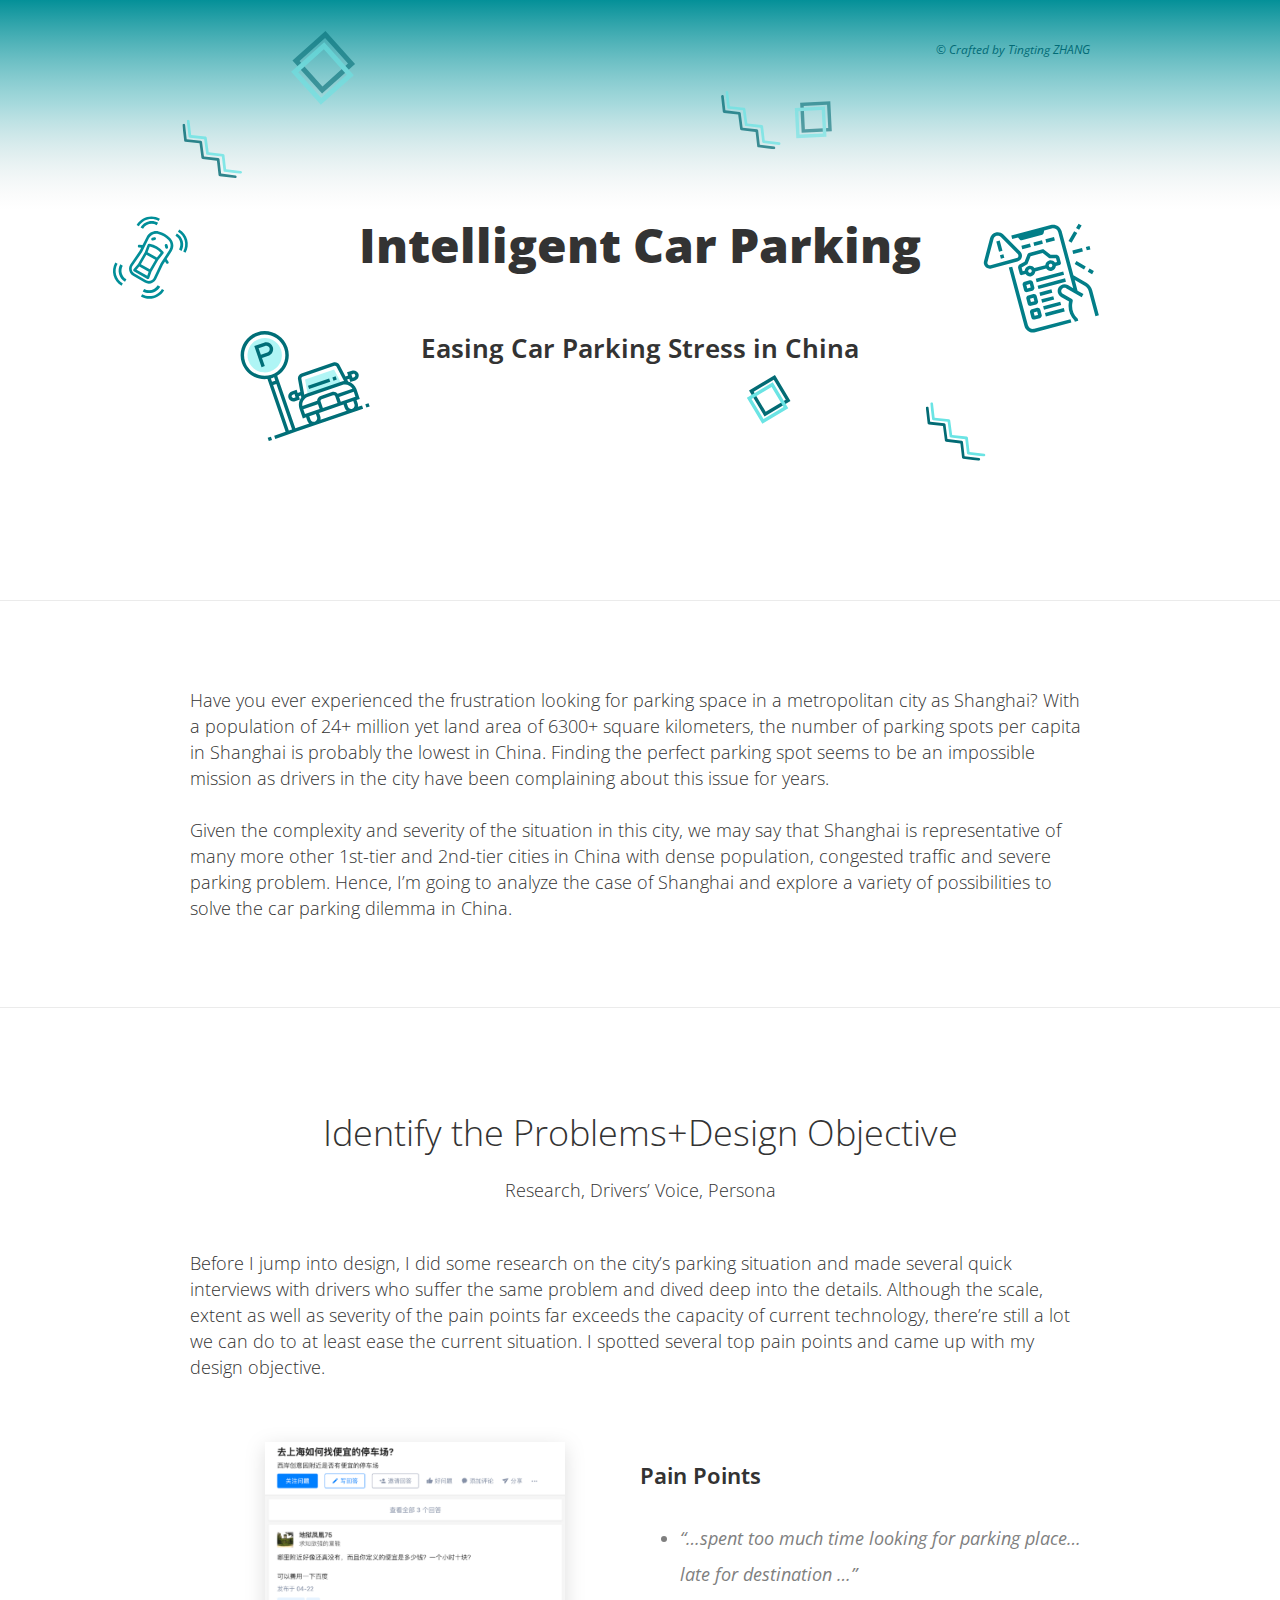
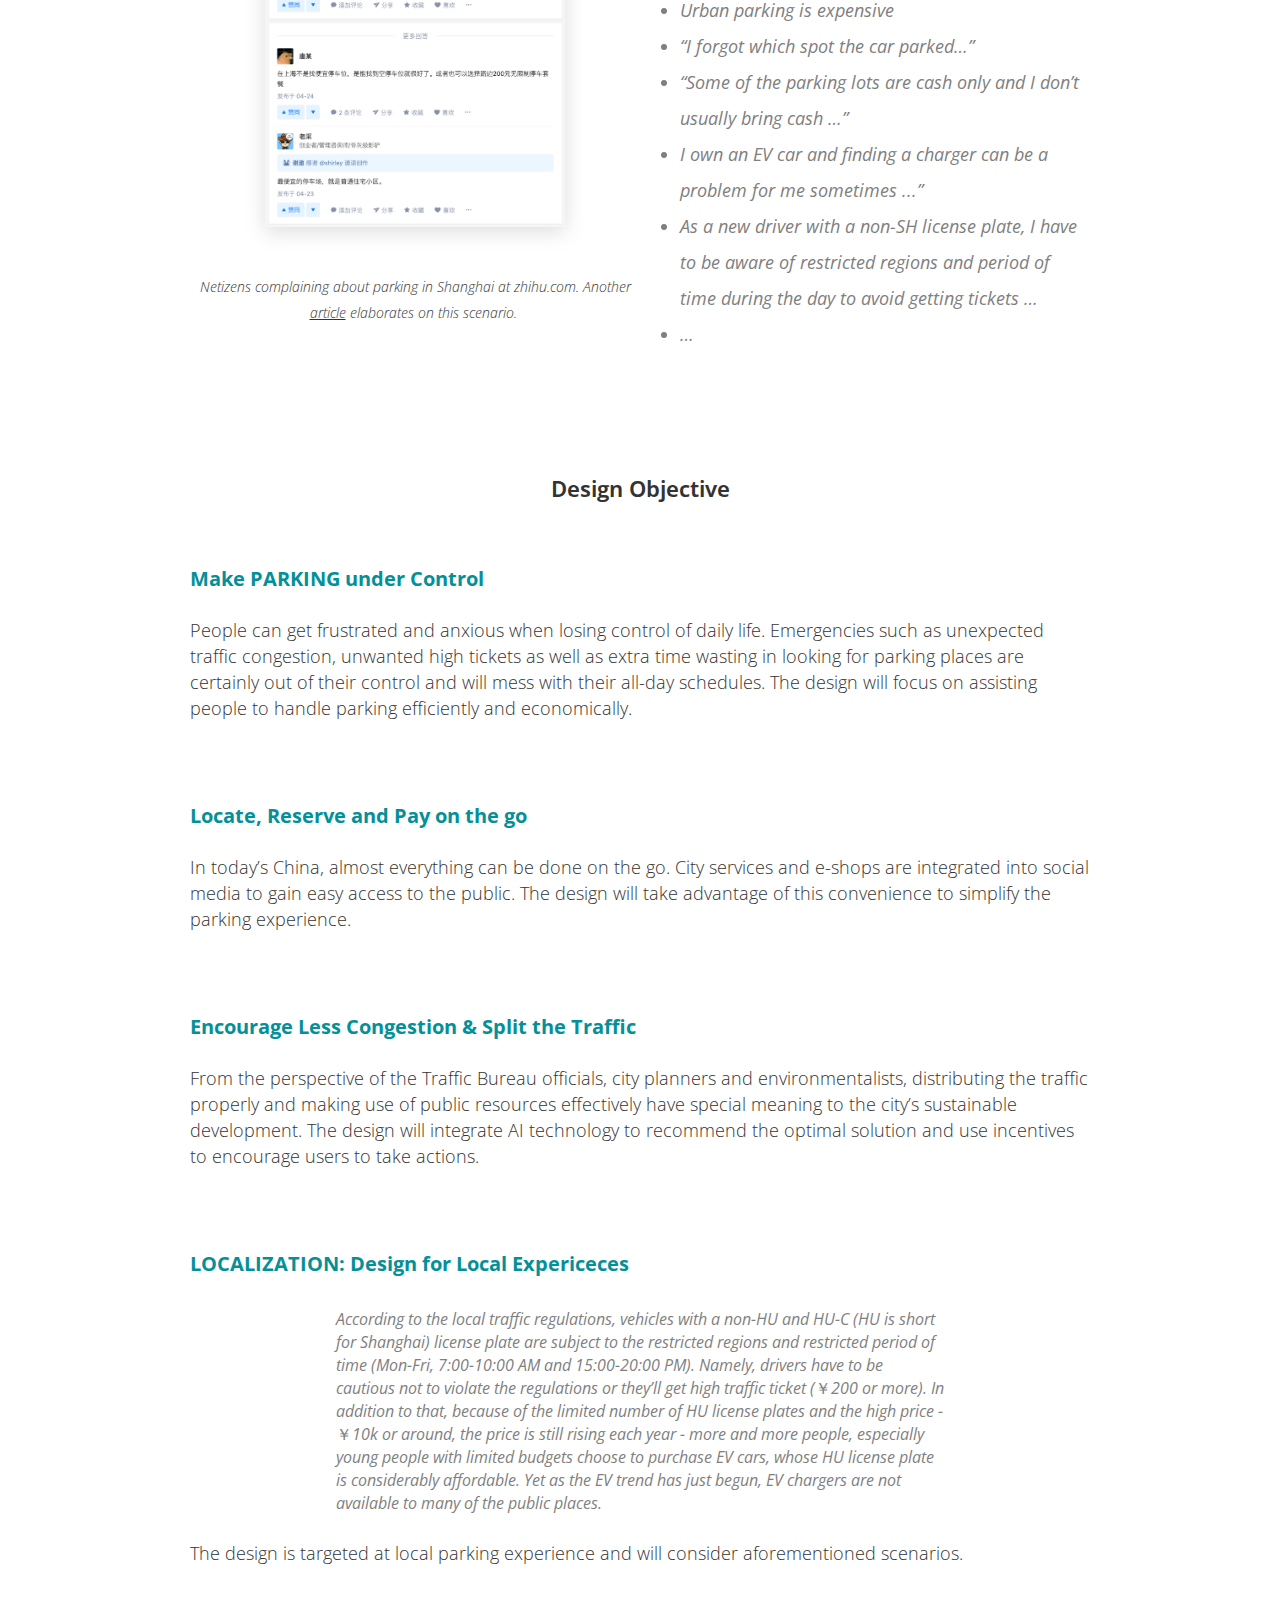
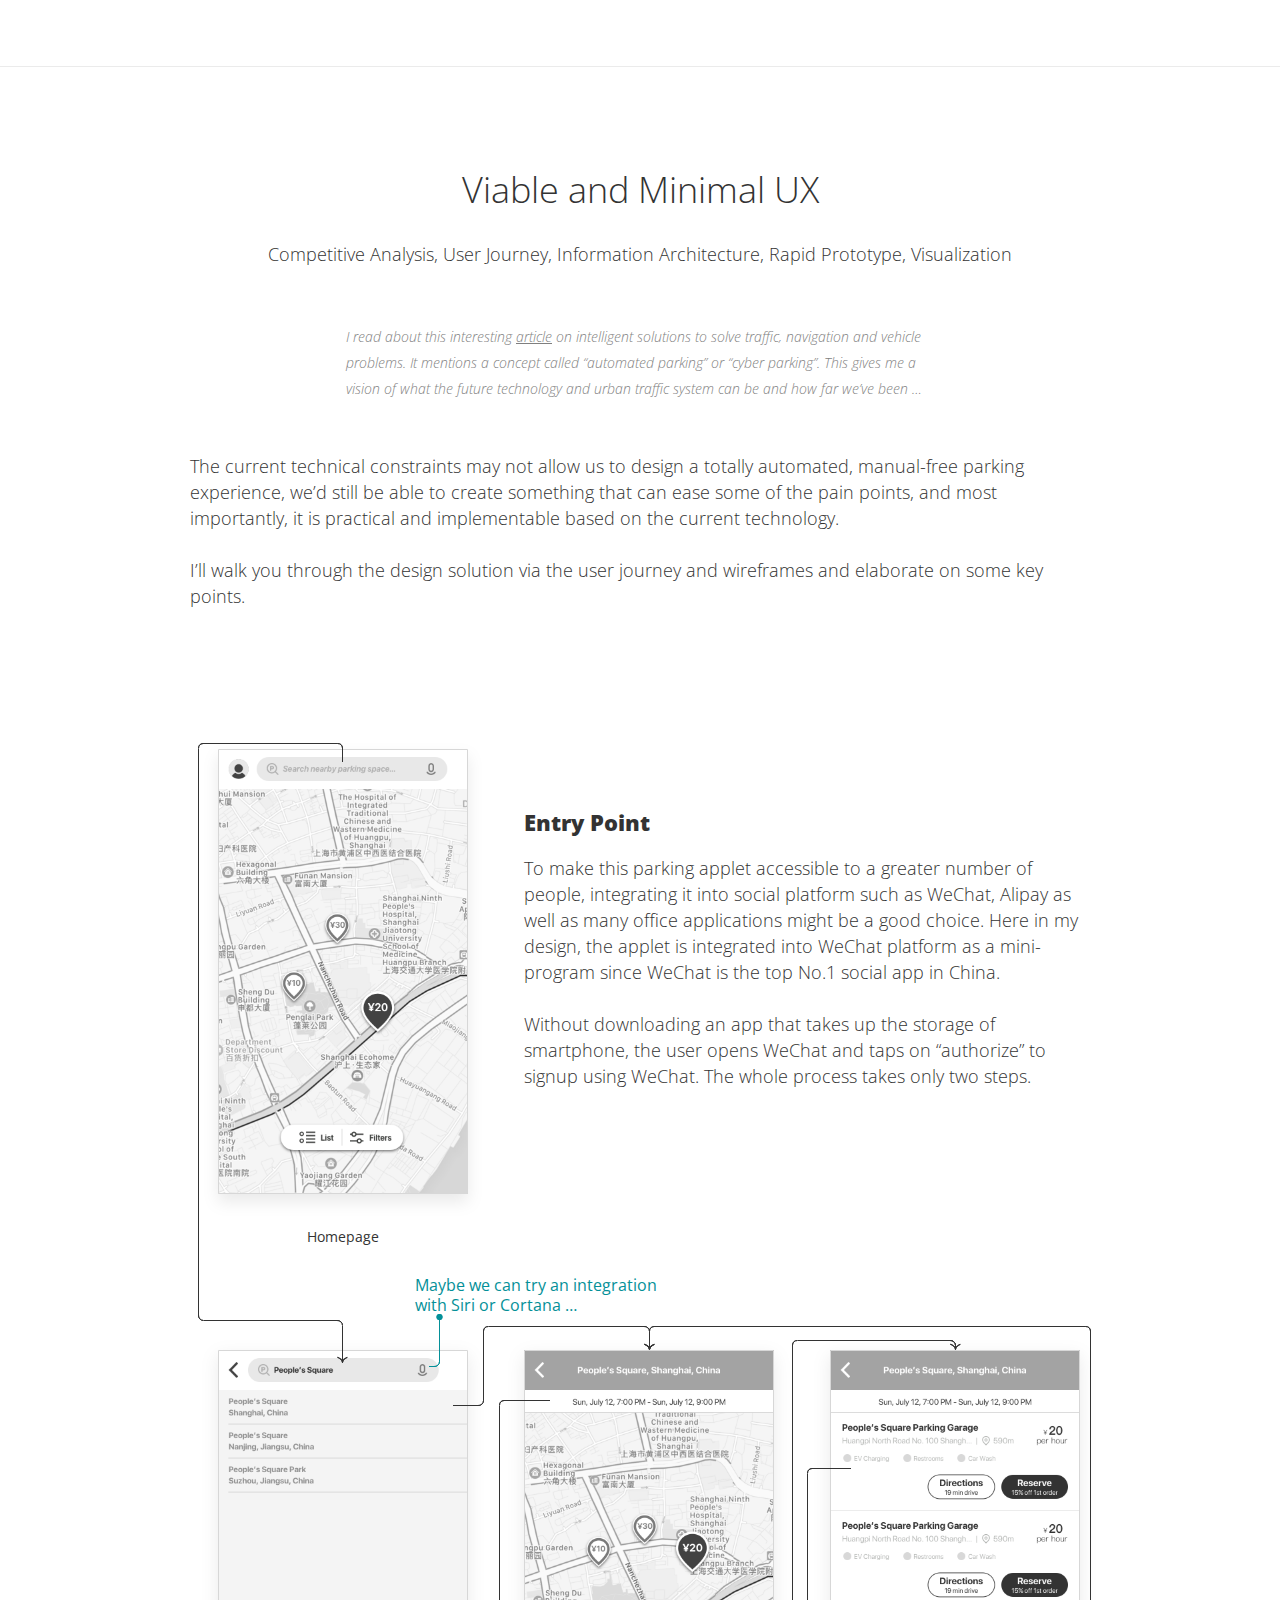
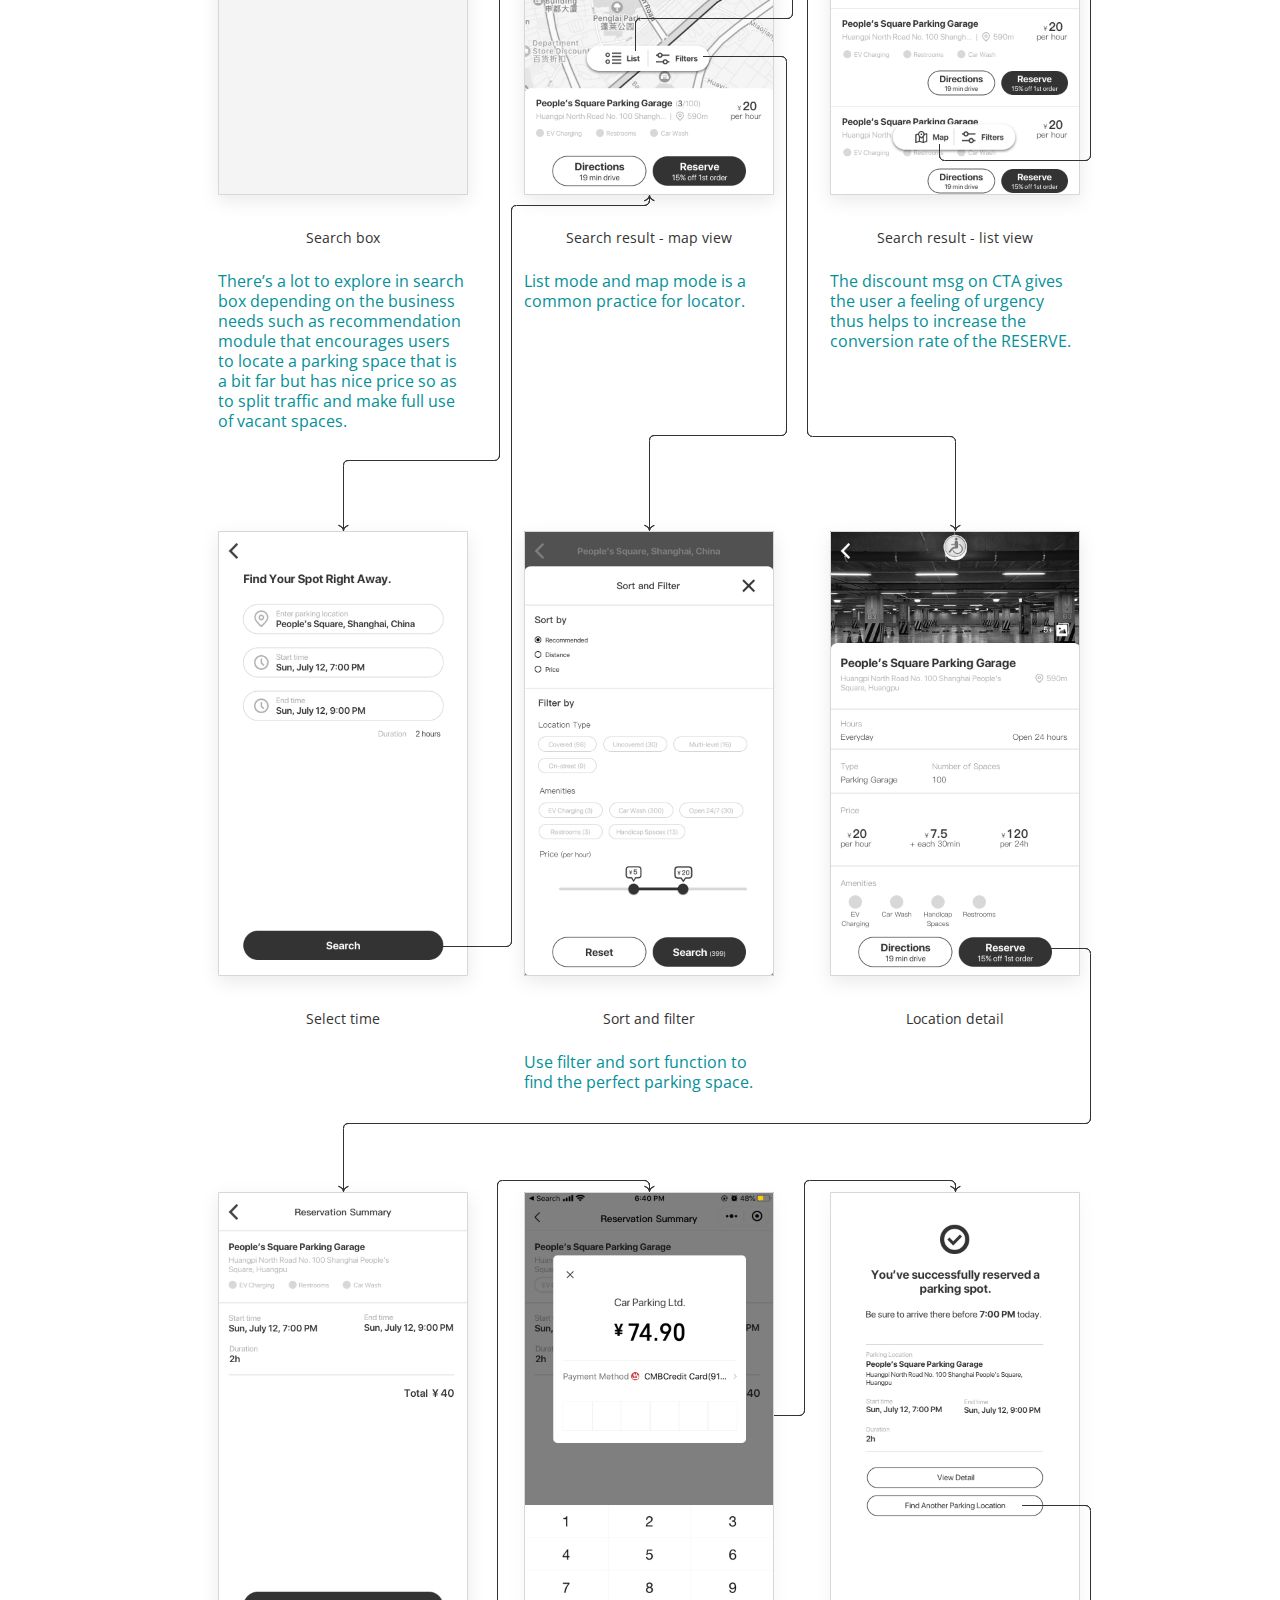
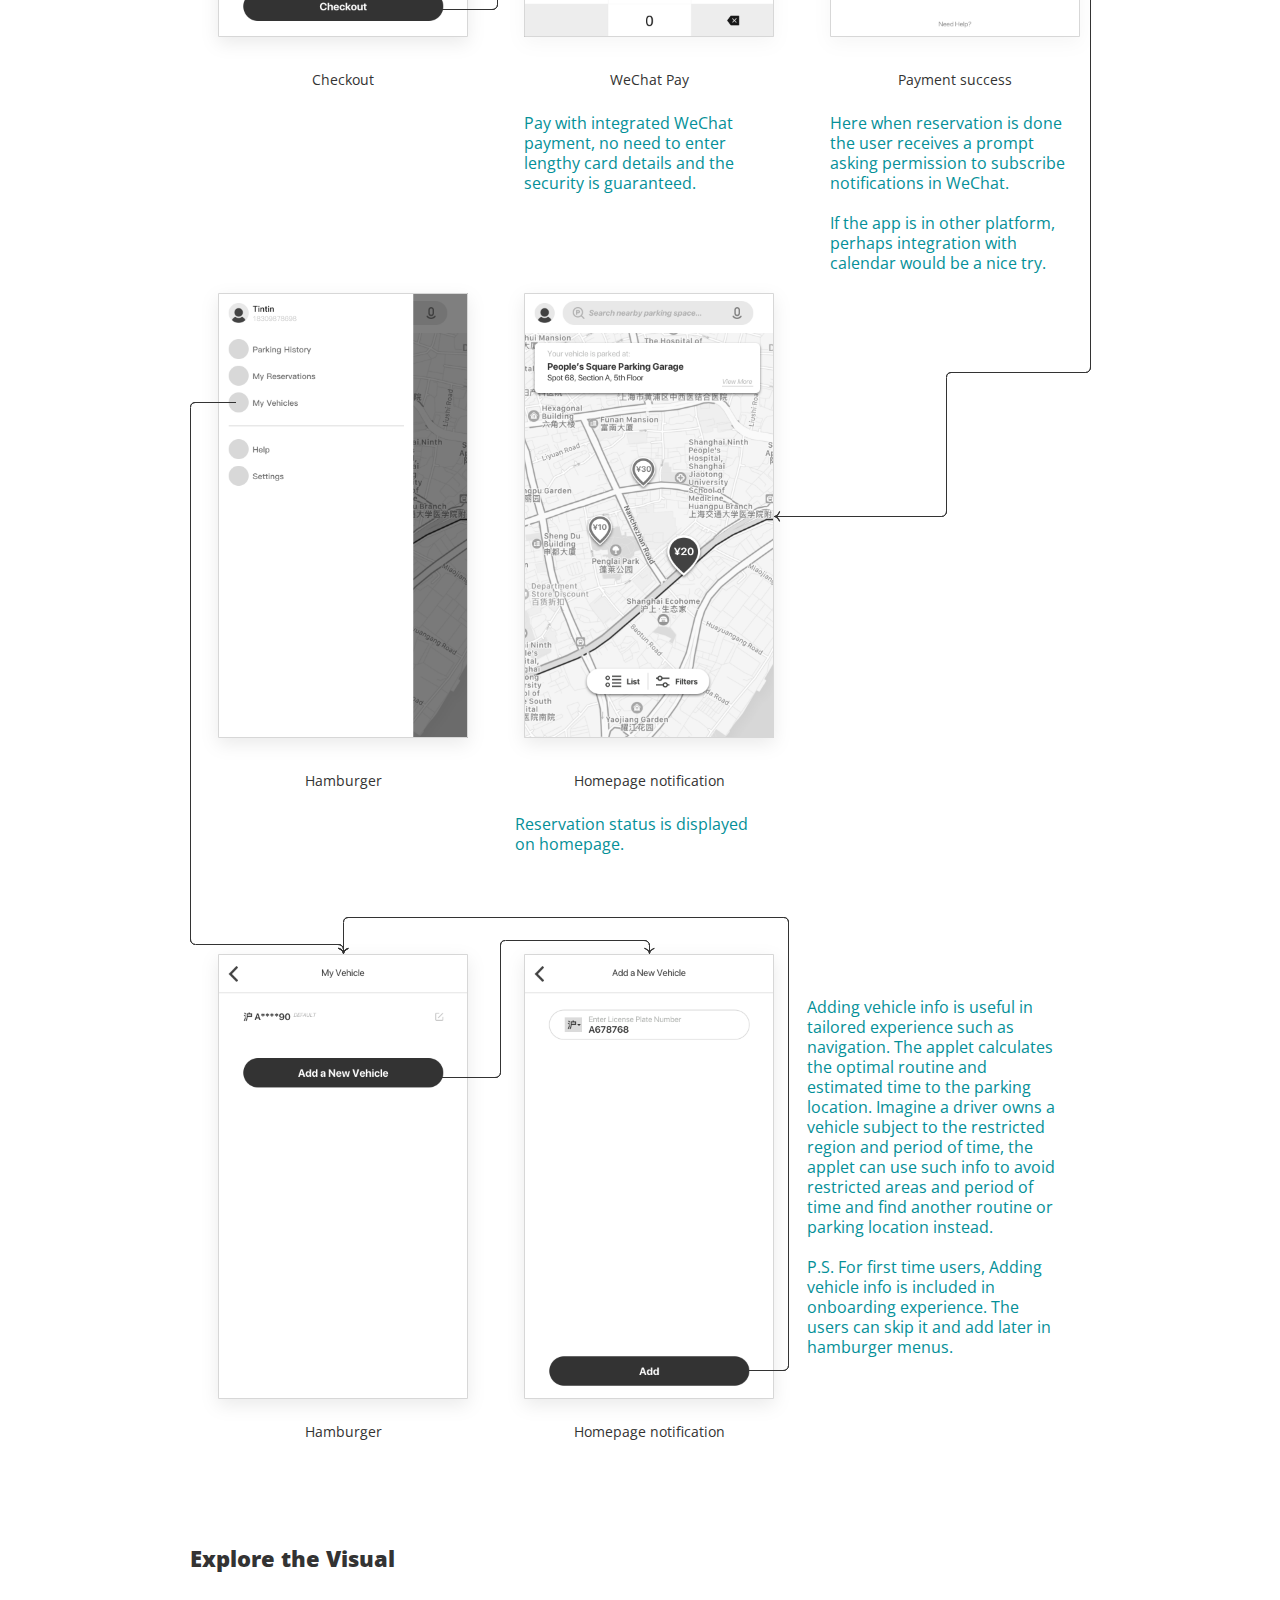
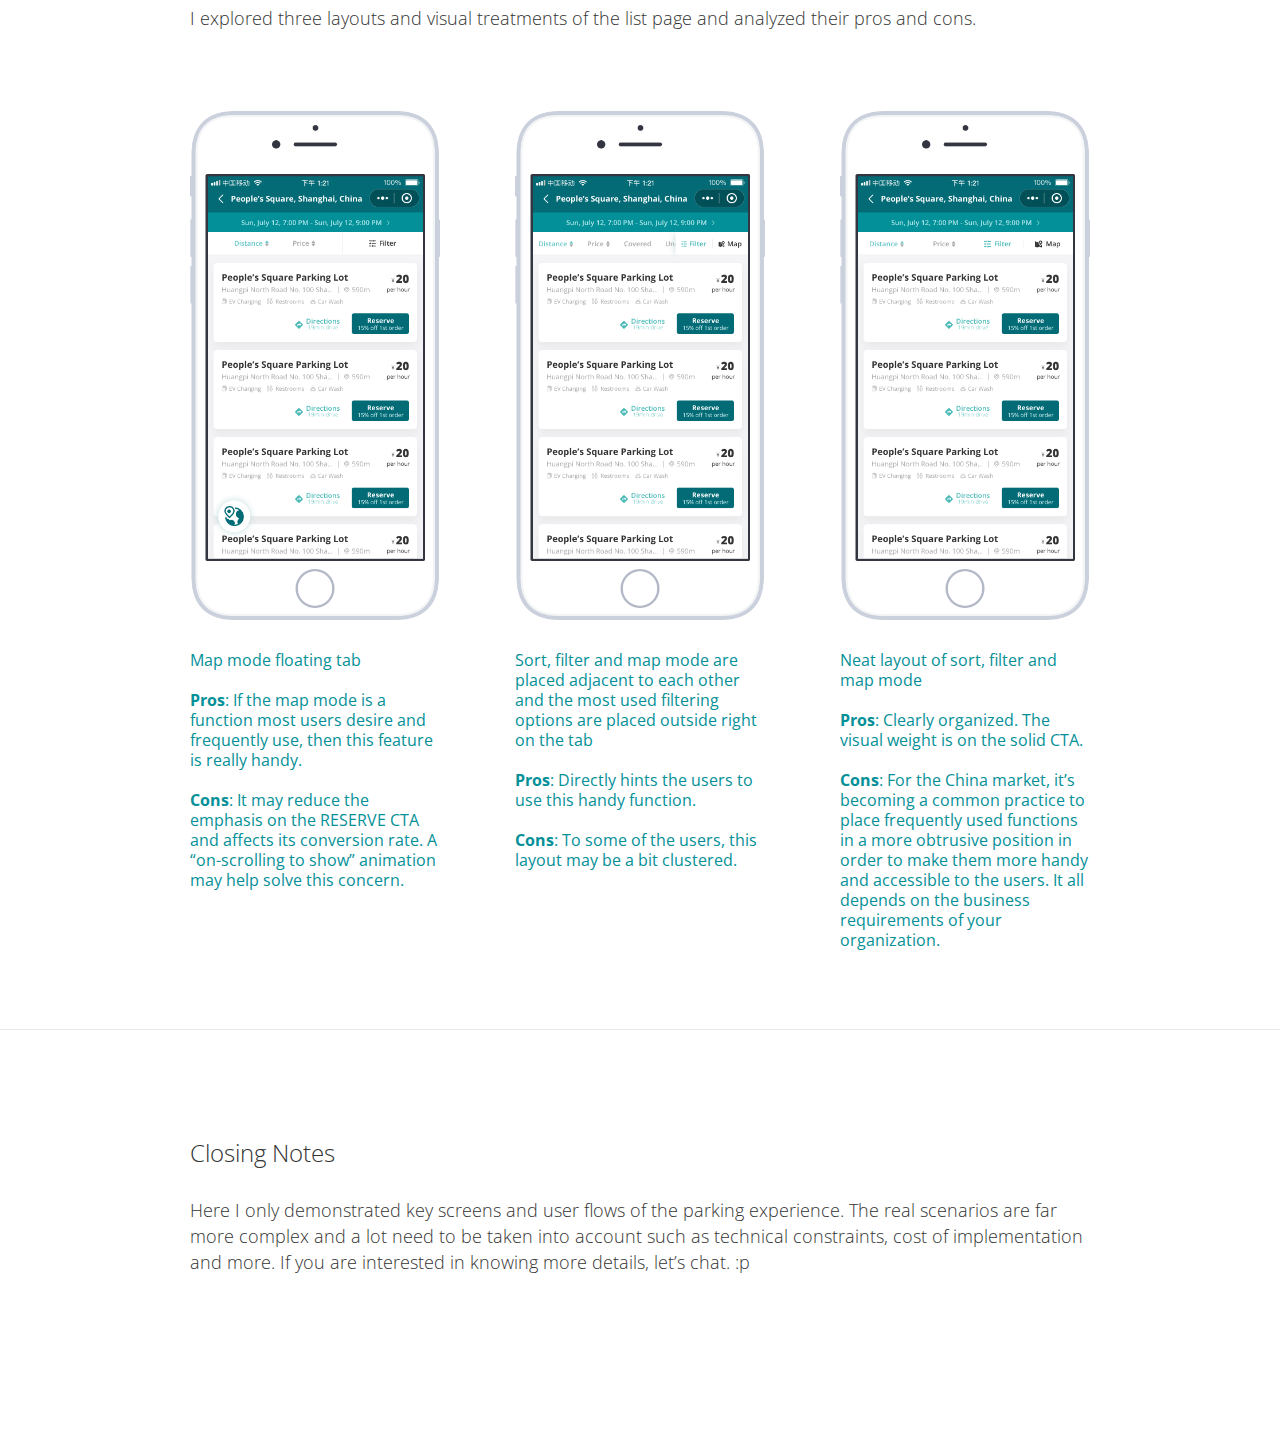
==== ms.html @ 6e47ebce "v1" ====
﻿<!DOCTYPE html>
<html>
  <head>
    <title>MS</title>
    <meta http-equiv="X-UA-Compatible" content="IE=edge"/>
    <meta http-equiv="content-type" content="text/html; charset=utf-8"/>
    <link href="resources/css/axure_rp_page.css" type="text/css" rel="stylesheet"/>
    <link href="data/styles.css" type="text/css" rel="stylesheet"/>
    <link href="files/ms/styles.css" type="text/css" rel="stylesheet"/>
    <link href="https://fonts.googleapis.com/css?family=Open+Sans:300,300i,400,400i,600,600i,700,700i,800,800i&display=swap" type="text/css" rel="stylesheet"/>
    <script src="resources/scripts/jquery-3.2.1.min.js"></script>
    <script src="resources/scripts/axure/axQuery.js"></script>
    <script src="resources/scripts/axure/globals.js"></script>
    <script src="resources/scripts/axutils.js"></script>
    <script src="resources/scripts/axure/annotation.js"></script>
    <script src="resources/scripts/axure/axQuery.std.js"></script>
    <script src="resources/scripts/axure/doc.js"></script>
    <script src="resources/scripts/messagecenter.js"></script>
    <script src="resources/scripts/axure/events.js"></script>
    <script src="resources/scripts/axure/recording.js"></script>
    <script src="resources/scripts/axure/action.js"></script>
    <script src="resources/scripts/axure/expr.js"></script>
    <script src="resources/scripts/axure/geometry.js"></script>
    <script src="resources/scripts/axure/flyout.js"></script>
    <script src="resources/scripts/axure/model.js"></script>
    <script src="resources/scripts/axure/repeater.js"></script>
    <script src="resources/scripts/axure/sto.js"></script>
    <script src="resources/scripts/axure/utils.temp.js"></script>
    <script src="resources/scripts/axure/variables.js"></script>
    <script src="resources/scripts/axure/drag.js"></script>
    <script src="resources/scripts/axure/move.js"></script>
    <script src="resources/scripts/axure/visibility.js"></script>
    <script src="resources/scripts/axure/style.js"></script>
    <script src="resources/scripts/axure/adaptive.js"></script>
    <script src="resources/scripts/axure/tree.js"></script>
    <script src="resources/scripts/axure/init.temp.js"></script>
    <script src="resources/scripts/axure/legacy.js"></script>
    <script src="resources/scripts/axure/viewer.js"></script>
    <script src="resources/scripts/axure/math.js"></script>
    <script src="resources/scripts/axure/jquery.nicescroll.min.js"></script>
    <script src="data/document.js"></script>
    <script src="files/ms/data.js"></script>
    <script type="text/javascript">
      $axure.utils.getTransparentGifPath = function() { return 'resources/images/transparent.gif'; };
      $axure.utils.getOtherPath = function() { return 'resources/Other.html'; };
      $axure.utils.getReloadPath = function() { return 'resources/reload.html'; };
    </script>
  </head>
  <body>
    <div id="base" class="">

      <!-- hero (Dynamic Panel) -->
      <div id="u551" class="ax_default" data-label="hero">
        <div id="u551_state0" class="panel_state" data-label="State1" style="">
          <div id="u551_state0_content" class="panel_state_content">
          </div>
        </div>
      </div>

      <!-- Unnamed (Rectangle) -->
      <div id="u552" class="ax_default paragraph">
        <div id="u552_div" class=""></div>
        <div id="u552_text" class="text ">
          <p><span>Have you ever experienced the frustration looking for parking space in a metropolitan city as Shanghai? With a population of 24+ million yet land area of 6300+ square kilometers, the number of parking spots per capita in Shanghai is probably the lowest in China. Finding the perfect parking spot seems to be an impossible mission as drivers in the city have been complaining about this issue for years. </span></p><p><span><br></span></p><p><span>Given the complexity and severity of the situation in this city, we may say that Shanghai is representative of many more other 1st-tier and 2nd-tier cities in China with dense population, congested traffic and severe parking problem. Hence, I’m going to analyze the case of Shanghai and explore a variety of possibilities to solve the car parking dilemma in China.</span></p>
        </div>
      </div>

      <!-- Unnamed (Dynamic Panel) -->
      <div id="u553" class="ax_default">
        <div id="u553_state0" class="panel_state" data-label="State1" style="">
          <div id="u553_state0_content" class="panel_state_content">

            <!-- Unnamed (Line) -->
            <div id="u554" class="ax_default line">
              <img id="u554_img" class="img " src="images/projects_casaba/u138.svg"/>
              <div id="u554_text" class="text " style="display:none; visibility: hidden">
                <p></p>
              </div>
            </div>
          </div>
        </div>
      </div>

      <!-- Unnamed (Dynamic Panel) -->
      <div id="u555" class="ax_default">
        <div id="u555_state0" class="panel_state" data-label="State1" style="">
          <div id="u555_state0_content" class="panel_state_content">

            <!-- Unnamed (Line) -->
            <div id="u556" class="ax_default line">
              <img id="u556_img" class="img " src="images/projects_casaba/u138.svg"/>
              <div id="u556_text" class="text " style="display:none; visibility: hidden">
                <p></p>
              </div>
            </div>
          </div>
        </div>
      </div>

      <!-- Unnamed (Rectangle) -->
      <div id="u557" class="ax_default label">
        <div id="u557_div" class=""></div>
        <div id="u557_text" class="text ">
          <p><span>Identify the Problems+Design Objective</span></p>
        </div>
      </div>

      <!-- Unnamed (Rectangle) -->
      <div id="u558" class="ax_default paragraph">
        <div id="u558_div" class=""></div>
        <div id="u558_text" class="text ">
          <p><span>Research, Drivers’ Voice, Persona</span></p>
        </div>
      </div>

      <!-- Unnamed (Rectangle) -->
      <div id="u559" class="ax_default paragraph">
        <div id="u559_div" class=""></div>
        <div id="u559_text" class="text ">
          <p><span>Before I jump into design, I did some research on the city’s parking situation and made several quick interviews with drivers who suffer the same problem and dived deep into the details. Although the scale, extent as well as severity of the pain points far exceeds the capacity of current technology, there’re still a lot we can do to at least ease the current situation. I spotted several top pain points and came up with my design objective.</span></p>
        </div>
      </div>

      <!-- Unnamed (Group) -->
      <div id="u560" class="ax_default" data-left="150" data-top="2161" data-width="900" data-height="160">

        <!-- Unnamed (Rectangle) -->
        <div id="u561" class="ax_default paragraph">
          <div id="u561_div" class=""></div>
          <div id="u561_text" class="text ">
            <p><span>People can get frustrated and anxious when losing control of daily life. Emergencies such as unexpected traffic congestion, unwanted high tickets as well as extra time wasting in looking for parking places are certainly out of their control and will mess with their all-day schedules. The design will focus on assisting people to handle parking efficiently and economically.</span></p>
          </div>
        </div>

        <!-- Unnamed (Rectangle) -->
        <div id="u562" class="ax_default paragraph">
          <div id="u562_div" class=""></div>
          <div id="u562_text" class="text ">
            <p><span>Make PARKING under Control</span></p>
          </div>
        </div>
      </div>

      <!-- Unnamed (Rectangle) -->
      <div id="u563" class="ax_default paragraph">
        <div id="u563_div" class=""></div>
        <div id="u563_text" class="text ">
          <ul><li style=""><span>“…spent too much time looking for parking place… late for destination …”</span></li><li style=""><span>Urban parking is expensive</span></li><li style=""><span>“I forgot which spot the car parked…”</span></li><li style=""><span>“Some of the parking lots are cash only and I don’t usually bring cash …”</span></li><li style=""><span>I own an EV car and finding a charger can be a problem for me sometimes ...”</span></li><li style=""><span>As a new driver with a non-SH license plate, I have to be aware of restricted regions and period of time during the day to avoid getting tickets … </span></li><li style=""><span>…</span></li></ul>
        </div>
      </div>

      <!-- Unnamed (Image) -->
      <div id="u564" class="ax_default image">
        <img id="u564_img" class="img " src="images/ms/u564.svg"/>
        <div id="u564_text" class="text " style="display:none; visibility: hidden">
          <p></p>
        </div>
      </div>

      <!-- Unnamed (Rectangle) -->
      <div id="u565" class="ax_default paragraph">
        <div id="u565_div" class=""></div>
        <div id="u565_text" class="text ">
          <p><span>Pain Points</span></p>
        </div>
      </div>

      <!-- Unnamed (Rectangle) -->
      <div id="u566" class="ax_default paragraph">
        <div id="u566_div" class=""></div>
        <div id="u566_text" class="text ">
          <p><span>Netizens complaining about parking in Shanghai at zhihu.com. Another </span><a id="u567" class="link"><span style="text-decoration:underline ;">article</span></a><span> elaborates on this scenario.&nbsp; </span></p>
        </div>
      </div>

      <!-- Unnamed (Rectangle) -->
      <div id="u568" class="ax_default label">
        <div id="u568_div" class=""></div>
        <div id="u568_text" class="text ">
          <p><span>Intelligent Car Parking</span></p>
        </div>
      </div>

      <!-- Unnamed (Rectangle) -->
      <div id="u569" class="ax_default label">
        <div id="u569_div" class=""></div>
        <div id="u569_text" class="text ">
          <p><span>Easing Car Parking Stress in China</span></p>
        </div>
      </div>

      <!-- Unnamed (Rectangle) -->
      <div id="u570" class="ax_default label">
        <div id="u570_div" class=""></div>
        <div id="u570_text" class="text ">
          <p><span>© Crafted by Tingting ZHANG</span></p>
        </div>
      </div>

      <!-- Unnamed (Rectangle) -->
      <div id="u571" class="ax_default paragraph">
        <div id="u571_div" class=""></div>
        <div id="u571_text" class="text ">
          <p><span>Design Objective</span></p>
        </div>
      </div>

      <!-- Unnamed (Group) -->
      <div id="u572" class="ax_default" data-left="150" data-top="2846" data-width="900" data-height="320">

        <!-- Unnamed (Rectangle) -->
        <div id="u573" class="ax_default paragraph">
          <div id="u573_div" class=""></div>
          <div id="u573_text" class="text ">
            <p><span>LOCALIZATION: Design for Local Expericeces</span></p>
          </div>
        </div>

        <!-- Unnamed (Rectangle) -->
        <div id="u574" class="ax_default paragraph">
          <div id="u574_div" class=""></div>
          <div id="u574_text" class="text ">
            <p><span style="font-family:'OpenSans-Italic', 'Open Sans Italic', 'Open Sans', sans-serif;font-style:italic;">According to the local traffic regulations, vehicles with a non-HU and HU-C (HU is short for Shanghai) license plate are subject to the restricted regions and restricted period of time (Mon-Fri, 7:00-10:00 AM and 15:00-20:00 PM). Namely, drivers have to be cautious not to violate the regulations or they’ll get high traffic ticket (</span><span style="font-family:'PingFang-SC-Regular', 'PingFang SC', sans-serif;font-style:normal;">￥</span><span style="font-family:'OpenSans-Italic', 'Open Sans Italic', 'Open Sans', sans-serif;font-style:italic;">200 or more). In addition to that, because of the limited number of HU license plates and the high price - </span><span style="font-family:'PingFang-SC-Regular', 'PingFang SC', sans-serif;font-style:normal;">￥</span><span style="font-family:'OpenSans-Italic', 'Open Sans Italic', 'Open Sans', sans-serif;font-style:italic;">10k or around, the price is still rising each year - more and more people, especially young people with limited budgets choose to purchase EV cars, whose HU license plate is considerably affordable. Yet as the EV trend has just begun, EV chargers are not available to many of the public places. </span></p>
          </div>
        </div>

        <!-- Unnamed (Rectangle) -->
        <div id="u575" class="ax_default paragraph">
          <div id="u575_div" class=""></div>
          <div id="u575_text" class="text ">
            <p><span>The design is targeted at local parking experience and will consider aforementioned scenarios.</span></p>
          </div>
        </div>
      </div>

      <!-- Unnamed (Group) -->
      <div id="u576" class="ax_default" data-left="150" data-top="2398" data-width="900" data-height="134">

        <!-- Unnamed (Rectangle) -->
        <div id="u577" class="ax_default paragraph">
          <div id="u577_div" class=""></div>
          <div id="u577_text" class="text ">
            <p><span>Locate, Reserve and Pay on the go</span></p>
          </div>
        </div>

        <!-- Unnamed (Rectangle) -->
        <div id="u578" class="ax_default paragraph">
          <div id="u578_div" class=""></div>
          <div id="u578_text" class="text ">
            <p><span>In today’s China, almost everything can be done on the go. City services and e-shops are integrated into social media to gain easy access to the public. The design will take advantage of this convenience to simplify the parking experience.</span></p>
          </div>
        </div>
      </div>

      <!-- Unnamed (Group) -->
      <div id="u579" class="ax_default" data-left="150" data-top="2609" data-width="900" data-height="160">

        <!-- Unnamed (Rectangle) -->
        <div id="u580" class="ax_default paragraph">
          <div id="u580_div" class=""></div>
          <div id="u580_text" class="text ">
            <p><span>Encourage Less Congestion &amp; Split the Traffic</span></p>
          </div>
        </div>

        <!-- Unnamed (Rectangle) -->
        <div id="u581" class="ax_default paragraph">
          <div id="u581_div" class=""></div>
          <div id="u581_text" class="text ">
            <p><span>From the perspective of the Traffic Bureau officials, city planners and environmentalists, distributing the traffic properly and making use of public resources effectively have special meaning to the city’s sustainable development. The design will integrate AI technology to recommend the optimal solution and use incentives to encourage users to take actions.</span></p>
          </div>
        </div>
      </div>

      <!-- Unnamed (Dynamic Panel) -->
      <div id="u582" class="ax_default">
        <div id="u582_state0" class="panel_state" data-label="State1" style="">
          <div id="u582_state0_content" class="panel_state_content">

            <!-- Unnamed (Line) -->
            <div id="u583" class="ax_default line">
              <img id="u583_img" class="img " src="images/projects_casaba/u138.svg"/>
              <div id="u583_text" class="text " style="display:none; visibility: hidden">
                <p></p>
              </div>
            </div>
          </div>
        </div>
      </div>

      <!-- Unnamed (Rectangle) -->
      <div id="u584" class="ax_default label">
        <div id="u584_div" class=""></div>
        <div id="u584_text" class="text ">
          <p><span>Viable and Minimal UX</span></p>
        </div>
      </div>

      <!-- Unnamed (Rectangle) -->
      <div id="u585" class="ax_default paragraph">
        <div id="u585_div" class=""></div>
        <div id="u585_text" class="text ">
          <p><span>Competitive Analysis, User Journey, Information Architecture, Rapid Prototype, Visualization</span></p>
        </div>
      </div>

      <!-- Unnamed (Rectangle) -->
      <div id="u586" class="ax_default paragraph">
        <div id="u586_div" class=""></div>
        <div id="u586_text" class="text ">
          <p><span>To make this parking applet accessible to a greater number of people, integrating it into social platform such as WeChat, Alipay as well as many office applications might be a good choice. Here in my design, the applet is integrated into WeChat platform as a mini-program since WeChat is the top No.1 social app in China.</span></p><p><span><br></span></p><p><span>Without downloading an app that takes up the storage of smartphone, the user opens WeChat and taps on “authorize” to signup using WeChat. The whole process takes only two steps.</span></p>
        </div>
      </div>

      <!-- Unnamed (Rectangle) -->
      <div id="u587" class="ax_default paragraph">
        <div id="u587_div" class=""></div>
        <div id="u587_text" class="text ">
          <p><span>There’s a lot to explore in search box depending on the business needs such as recommendation module that encourages users to locate a parking space that is a bit far but has nice price so as to split traffic and make full use of vacant spaces.&nbsp; </span></p>
        </div>
      </div>

      <!-- Unnamed (Rectangle) -->
      <div id="u588" class="ax_default paragraph">
        <div id="u588_div" class=""></div>
        <div id="u588_text" class="text ">
          <p><span>Entry Point</span></p>
        </div>
      </div>

      <!-- Unnamed (Rectangle) -->
      <div id="u589" class="ax_default paragraph">
        <div id="u589_div" class=""></div>
        <div id="u589_text" class="text ">
          <p><span>I read about this interesting </span><a id="u590" class="link"><span style="text-decoration:underline ;">article</span></a><span> on intelligent solutions to solve traffic, navigation and vehicle problems. It mentions a concept called “automated parking” or “cyber parking”. This gives me a vision of what the future technology and urban traffic system can be and how far we’ve been …</span></p>
        </div>
      </div>

      <!-- Unnamed (Rectangle) -->
      <div id="u591" class="ax_default paragraph">
        <div id="u591_div" class=""></div>
        <div id="u591_text" class="text ">
          <p><span>The current technical constraints may not allow us to design a totally automated, manual-free parking experience, we’d still be able to create something that can ease some of the pain points, and most importantly, it is practical and implementable based on the current technology. </span></p><p><span><br></span></p><p><span>I’ll walk you through the design solution via the user journey and wireframes and elaborate on some key points.</span></p>
        </div>
      </div>

      <!-- Unnamed (Image) -->
      <div id="u592" class="ax_default image">
        <img id="u592_img" class="img " src="images/ms/u592.svg"/>
        <div id="u592_text" class="text " style="display:none; visibility: hidden">
          <p></p>
        </div>
      </div>

      <!-- Unnamed (Image) -->
      <div id="u593" class="ax_default image">
        <img id="u593_img" class="img " src="images/ms/u593.svg"/>
        <div id="u593_text" class="text " style="display:none; visibility: hidden">
          <p></p>
        </div>
      </div>

      <!-- Unnamed (Image) -->
      <div id="u594" class="ax_default image">
        <img id="u594_img" class="img " src="images/ms/u594.svg"/>
        <div id="u594_text" class="text " style="display:none; visibility: hidden">
          <p></p>
        </div>
      </div>

      <!-- Unnamed (Image) -->
      <div id="u595" class="ax_default image">
        <img id="u595_img" class="img " src="images/ms/u595.svg"/>
        <div id="u595_text" class="text " style="display:none; visibility: hidden">
          <p></p>
        </div>
      </div>

      <!-- Unnamed (Image) -->
      <div id="u596" class="ax_default image">
        <img id="u596_img" class="img " src="images/ms/u596.svg"/>
        <div id="u596_text" class="text " style="display:none; visibility: hidden">
          <p></p>
        </div>
      </div>

      <!-- Unnamed (Image) -->
      <div id="u597" class="ax_default image">
        <img id="u597_img" class="img " src="images/ms/u597.svg"/>
        <div id="u597_text" class="text " style="display:none; visibility: hidden">
          <p></p>
        </div>
      </div>

      <!-- Unnamed (Image) -->
      <div id="u598" class="ax_default image">
        <img id="u598_img" class="img " src="images/ms/u598.svg"/>
        <div id="u598_text" class="text " style="display:none; visibility: hidden">
          <p></p>
        </div>
      </div>

      <!-- Unnamed (Image) -->
      <div id="u599" class="ax_default image">
        <img id="u599_img" class="img " src="images/ms/u599.svg"/>
        <div id="u599_text" class="text " style="display:none; visibility: hidden">
          <p></p>
        </div>
      </div>

      <!-- Unnamed (Image) -->
      <div id="u600" class="ax_default image">
        <img id="u600_img" class="img " src="images/ms/u600.png"/>
        <div id="u600_text" class="text " style="display:none; visibility: hidden">
          <p></p>
        </div>
      </div>

      <!-- Unnamed (Image) -->
      <div id="u601" class="ax_default image">
        <img id="u601_img" class="img " src="images/ms/u601.png"/>
        <div id="u601_text" class="text " style="display:none; visibility: hidden">
          <p></p>
        </div>
      </div>

      <!-- Unnamed (Image) -->
      <div id="u602" class="ax_default image">
        <img id="u602_img" class="img " src="images/ms/u602.png"/>
        <div id="u602_text" class="text " style="display:none; visibility: hidden">
          <p></p>
        </div>
      </div>

      <!-- Unnamed (Image) -->
      <div id="u603" class="ax_default image">
        <img id="u603_img" class="img " src="images/ms/u603.svg"/>
        <div id="u603_text" class="text " style="display:none; visibility: hidden">
          <p></p>
        </div>
      </div>

      <!-- Unnamed (Image) -->
      <div id="u604" class="ax_default image">
        <img id="u604_img" class="img " src="images/ms/u604.svg"/>
        <div id="u604_text" class="text " style="display:none; visibility: hidden">
          <p></p>
        </div>
      </div>

      <!-- Unnamed (Image) -->
      <div id="u605" class="ax_default image">
        <img id="u605_img" class="img " src="images/ms/u605.svg"/>
        <div id="u605_text" class="text " style="display:none; visibility: hidden">
          <p></p>
        </div>
      </div>

      <!-- Unnamed (Rectangle) -->
      <div id="u606" class="ax_default paragraph">
        <div id="u606_div" class=""></div>
        <div id="u606_text" class="text ">
          <p><span>Homepage</span></p>
        </div>
      </div>

      <!-- Unnamed (Rectangle) -->
      <div id="u607" class="ax_default paragraph">
        <div id="u607_div" class=""></div>
        <div id="u607_text" class="text ">
          <p><span>Search box</span></p>
        </div>
      </div>

      <!-- Unnamed (Rectangle) -->
      <div id="u608" class="ax_default paragraph">
        <div id="u608_div" class=""></div>
        <div id="u608_text" class="text ">
          <p><span>Search result - map view</span></p>
        </div>
      </div>

      <!-- Unnamed (Rectangle) -->
      <div id="u609" class="ax_default paragraph">
        <div id="u609_div" class=""></div>
        <div id="u609_text" class="text ">
          <p><span>Search result - list view</span></p>
        </div>
      </div>

      <!-- Unnamed (Rectangle) -->
      <div id="u610" class="ax_default paragraph">
        <div id="u610_div" class=""></div>
        <div id="u610_text" class="text ">
          <p><span>Sort and filter</span></p>
        </div>
      </div>

      <!-- Unnamed (Rectangle) -->
      <div id="u611" class="ax_default paragraph">
        <div id="u611_div" class=""></div>
        <div id="u611_text" class="text ">
          <p><span>Select time</span></p>
        </div>
      </div>

      <!-- Unnamed (Rectangle) -->
      <div id="u612" class="ax_default paragraph">
        <div id="u612_div" class=""></div>
        <div id="u612_text" class="text ">
          <p><span>Location detail</span></p>
        </div>
      </div>

      <!-- Unnamed (Image) -->
      <div id="u613" class="ax_default image">
        <img id="u613_img" class="img " src="images/ms/u613.svg"/>
        <div id="u613_text" class="text " style="display:none; visibility: hidden">
          <p></p>
        </div>
      </div>

      <!-- Unnamed (Rectangle) -->
      <div id="u614" class="ax_default paragraph">
        <div id="u614_div" class=""></div>
        <div id="u614_text" class="text ">
          <p><span>Checkout</span></p>
        </div>
      </div>

      <!-- Unnamed (Rectangle) -->
      <div id="u615" class="ax_default paragraph">
        <div id="u615_div" class=""></div>
        <div id="u615_text" class="text ">
          <p><span>WeChat Pay</span></p>
        </div>
      </div>

      <!-- Unnamed (Rectangle) -->
      <div id="u616" class="ax_default paragraph">
        <div id="u616_div" class=""></div>
        <div id="u616_text" class="text ">
          <p><span>Payment success</span></p>
        </div>
      </div>

      <!-- Unnamed (Rectangle) -->
      <div id="u617" class="ax_default paragraph">
        <div id="u617_div" class=""></div>
        <div id="u617_text" class="text ">
          <p><span>Hamburger</span></p>
        </div>
      </div>

      <!-- Unnamed (Rectangle) -->
      <div id="u618" class="ax_default paragraph">
        <div id="u618_div" class=""></div>
        <div id="u618_text" class="text ">
          <p><span>Homepage notification</span></p>
        </div>
      </div>

      <!-- Unnamed (Rectangle) -->
      <div id="u619" class="ax_default paragraph">
        <div id="u619_div" class=""></div>
        <div id="u619_text" class="text ">
          <p><span>Maybe we can try an integration with Siri or Cortana …</span></p>
        </div>
      </div>

      <!-- Unnamed (Image) -->
      <div id="u620" class="ax_default image">
        <img id="u620_img" class="img " src="images/ms/u620.svg"/>
        <div id="u620_text" class="text " style="display:none; visibility: hidden">
          <p></p>
        </div>
      </div>

      <!-- Unnamed (Rectangle) -->
      <div id="u621" class="ax_default paragraph">
        <div id="u621_div" class=""></div>
        <div id="u621_text" class="text ">
          <p><span>The discount msg on CTA gives the user a feeling of urgency thus helps to increase the conversion rate of the RESERVE. </span></p>
        </div>
      </div>

      <!-- Unnamed (Image) -->
      <div id="u622" class="ax_default image">
        <img id="u622_img" class="img " src="images/ms/u622.svg"/>
        <div id="u622_text" class="text " style="display:none; visibility: hidden">
          <p></p>
        </div>
      </div>

      <!-- Unnamed (Rectangle) -->
      <div id="u623" class="ax_default paragraph">
        <div id="u623_div" class=""></div>
        <div id="u623_text" class="text ">
          <p><span>List mode and map mode is a common practice for locator.</span></p>
        </div>
      </div>

      <!-- Unnamed (Rectangle) -->
      <div id="u624" class="ax_default paragraph">
        <div id="u624_div" class=""></div>
        <div id="u624_text" class="text ">
          <p><span>Use filter and sort function to find the perfect parking space.</span></p>
        </div>
      </div>

      <!-- Unnamed (Rectangle) -->
      <div id="u625" class="ax_default paragraph">
        <div id="u625_div" class=""></div>
        <div id="u625_text" class="text ">
          <p><span>Pay with integrated WeChat payment, no need to enter lengthy card details and the security is guaranteed.</span></p>
        </div>
      </div>

      <!-- Unnamed (Rectangle) -->
      <div id="u626" class="ax_default paragraph">
        <div id="u626_div" class=""></div>
        <div id="u626_text" class="text ">
          <p><span>Reservation status is displayed on homepage.</span></p>
        </div>
      </div>

      <!-- Unnamed (Rectangle) -->
      <div id="u627" class="ax_default paragraph">
        <div id="u627_div" class=""></div>
        <div id="u627_text" class="text ">
          <p><span>Hamburger</span></p>
        </div>
      </div>

      <!-- Unnamed (Rectangle) -->
      <div id="u628" class="ax_default paragraph">
        <div id="u628_div" class=""></div>
        <div id="u628_text" class="text ">
          <p><span>Homepage notification</span></p>
        </div>
      </div>

      <!-- Unnamed (Rectangle) -->
      <div id="u629" class="ax_default paragraph">
        <div id="u629_div" class=""></div>
        <div id="u629_text" class="text ">
          <p><span>Adding vehicle info is useful in tailored experience such as navigation. The applet calculates the optimal routine and estimated time to the parking location. Imagine a driver owns a vehicle subject to the restricted region and period of time, the applet can use such info to avoid restricted areas and period of time and find another routine or parking location instead. </span></p><p><span><br></span></p><p><span>P.S. For first time users, Adding vehicle info is included in onboarding experience. The users can skip it and add later in hamburger menus. </span></p>
        </div>
      </div>

      <!-- Unnamed (Rectangle) -->
      <div id="u630" class="ax_default paragraph">
        <div id="u630_div" class=""></div>
        <div id="u630_text" class="text ">
          <p><span>I explored three layouts and visual treatments of the list page and analyzed their pros and cons.</span></p>
        </div>
      </div>

      <!-- Unnamed (Rectangle) -->
      <div id="u631" class="ax_default paragraph">
        <div id="u631_div" class=""></div>
        <div id="u631_text" class="text ">
          <p><span>Explore the Visual</span></p>
        </div>
      </div>

      <!-- Unnamed (Rectangle) -->
      <div id="u632" class="ax_default paragraph">
        <div id="u632_div" class=""></div>
        <div id="u632_text" class="text ">
          <p><span style="font-family:'OpenSans-Regular', 'Open Sans', sans-serif;font-weight:400;">Map mode floating tab</span></p><p><span style="font-family:'OpenSans-Regular', 'Open Sans', sans-serif;font-weight:400;"><br></span></p><p><span style="font-family:'OpenSans-Bold', 'Open Sans Bold', 'Open Sans', sans-serif;font-weight:700;">Pros</span><span style="font-family:'OpenSans-Regular', 'Open Sans', sans-serif;font-weight:400;">: If the map mode is a function most users desire and frequently use, then this feature is really handy.</span></p><p><span style="font-family:'OpenSans-Regular', 'Open Sans', sans-serif;font-weight:400;"><br></span></p><p><span style="font-family:'OpenSans-Bold', 'Open Sans Bold', 'Open Sans', sans-serif;font-weight:700;">Cons</span><span style="font-family:'OpenSans-Regular', 'Open Sans', sans-serif;font-weight:400;">: It may reduce the emphasis on the RESERVE CTA and affects its conversion rate. A “on-scrolling to show” animation may help solve this concern.</span></p>
        </div>
      </div>

      <!-- Unnamed (Rectangle) -->
      <div id="u633" class="ax_default paragraph">
        <div id="u633_div" class=""></div>
        <div id="u633_text" class="text ">
          <p><span style="font-family:'OpenSans-Regular', 'Open Sans', sans-serif;font-weight:400;">Sort, filter and map mode are placed adjacent to each other and the most used filtering options are placed outside right on the tab</span></p><p><span style="font-family:'OpenSans-Regular', 'Open Sans', sans-serif;font-weight:400;"><br></span></p><p><span style="font-family:'OpenSans-Bold', 'Open Sans Bold', 'Open Sans', sans-serif;font-weight:700;">Pros</span><span style="font-family:'OpenSans-Regular', 'Open Sans', sans-serif;font-weight:400;">: Directly hints the users to use this handy function.</span></p><p><span style="font-family:'OpenSans-Regular', 'Open Sans', sans-serif;font-weight:400;"><br></span></p><p><span style="font-family:'OpenSans-Bold', 'Open Sans Bold', 'Open Sans', sans-serif;font-weight:700;">Cons</span><span style="font-family:'OpenSans-Regular', 'Open Sans', sans-serif;font-weight:400;">: To some of the users, this layout may be a bit clustered.</span></p>
        </div>
      </div>

      <!-- Unnamed (Rectangle) -->
      <div id="u634" class="ax_default paragraph">
        <div id="u634_div" class=""></div>
        <div id="u634_text" class="text ">
          <p><span style="font-family:'OpenSans-Regular', 'Open Sans', sans-serif;font-weight:400;">Neat layout of sort, filter and map mode</span></p><p><span style="font-family:'OpenSans-Regular', 'Open Sans', sans-serif;font-weight:400;"><br></span></p><p><span style="font-family:'OpenSans-Bold', 'Open Sans Bold', 'Open Sans', sans-serif;font-weight:700;">Pros</span><span style="font-family:'OpenSans-Regular', 'Open Sans', sans-serif;font-weight:400;">: Clearly organized. The visual weight is on the solid CTA.</span></p><p><span style="font-family:'OpenSans-Regular', 'Open Sans', sans-serif;font-weight:400;"><br></span></p><p><span style="font-family:'OpenSans-Bold', 'Open Sans Bold', 'Open Sans', sans-serif;font-weight:700;">Cons</span><span style="font-family:'OpenSans-Regular', 'Open Sans', sans-serif;font-weight:400;">: For the China market, it’s becoming a common practice to place frequently used functions in a more obtrusive position in order to make them more handy and accessible to the users. It all depends on the business requirements of your organization.</span></p>
        </div>
      </div>

      <!-- Unnamed (Rectangle) -->
      <div id="u635" class="ax_default label">
        <div id="u635_div" class=""></div>
        <div id="u635_text" class="text ">
          <p><span>Closing Notes</span></p>
        </div>
      </div>

      <!-- Unnamed (Rectangle) -->
      <div id="u636" class="ax_default paragraph">
        <div id="u636_div" class=""></div>
        <div id="u636_text" class="text ">
          <p><span>Here I only demonstrated key screens and user flows of the parking experience. The real scenarios are far more complex and a lot need to be taken into account such as technical constraints, cost of implementation and more. If you are interested in knowing more details, let’s chat. :p </span></p>
        </div>
      </div>

      <!-- Unnamed (Dynamic Panel) -->
      <div id="u637" class="ax_default">
        <div id="u637_state0" class="panel_state" data-label="State1" style="">
          <div id="u637_state0_content" class="panel_state_content">

            <!-- Unnamed (Line) -->
            <div id="u638" class="ax_default line">
              <img id="u638_img" class="img " src="images/projects_casaba/u138.svg"/>
              <div id="u638_text" class="text " style="display:none; visibility: hidden">
                <p></p>
              </div>
            </div>
          </div>
        </div>
      </div>

      <!-- Unnamed (Connector) -->
      <div id="u639" class="ax_default connector">
        <img id="u639_seg0" class="img " src="images/ms/u639_seg0.svg" alt="u639_seg0"/>
        <img id="u639_seg1" class="img " src="images/ms/u639_seg1.svg" alt="u639_seg1"/>
        <img id="u639_seg2" class="img " src="images/ms/u639_seg2.svg" alt="u639_seg2"/>
        <img id="u639_seg3" class="img " src="images/ms/u639_seg3.svg" alt="u639_seg3"/>
        <img id="u639_seg4" class="img " src="images/ms/u639_seg4.svg" alt="u639_seg4"/>
        <img id="u639_seg5" class="img " src="images/ms/u639_seg5.svg" alt="u639_seg5"/>
        <div id="u639_text" class="text " style="display:none; visibility: hidden">
          <p></p>
        </div>
      </div>

      <!-- Unnamed (Connector) -->
      <div id="u640" class="ax_default connector">
        <img id="u640_seg0" class="img " src="images/ms/u640_seg0.svg" alt="u640_seg0"/>
        <img id="u640_seg1" class="img " src="images/ms/u640_seg1.svg" alt="u640_seg1"/>
        <img id="u640_seg2" class="img " src="images/ms/u640_seg2.svg" alt="u640_seg2"/>
        <img id="u640_seg3" class="img " src="images/ms/u640_seg3.svg" alt="u640_seg3"/>
        <img id="u640_seg4" class="img " src="images/ms/u640_seg4.svg" alt="u640_seg4"/>
        <div id="u640_text" class="text " style="display:none; visibility: hidden">
          <p></p>
        </div>
      </div>

      <!-- Unnamed (Connector) -->
      <div id="u641" class="ax_default connector">
        <img id="u641_seg0" class="img " src="images/ms/u641_seg0.svg" alt="u641_seg0"/>
        <img id="u641_seg1" class="img " src="images/ms/u641_seg1.svg" alt="u641_seg1"/>
        <img id="u641_seg2" class="img " src="images/ms/u641_seg2.svg" alt="u641_seg2"/>
        <img id="u641_seg3" class="img " src="images/ms/u641_seg3.svg" alt="u641_seg3"/>
        <img id="u641_seg4" class="img " src="images/ms/u641_seg4.svg" alt="u641_seg4"/>
        <img id="u641_seg5" class="img " src="images/ms/u641_seg5.svg" alt="u641_seg5"/>
        <div id="u641_text" class="text " style="display:none; visibility: hidden">
          <p></p>
        </div>
      </div>

      <!-- Unnamed (Connector) -->
      <div id="u642" class="ax_default connector">
        <img id="u642_seg0" class="img " src="images/ms/u642_seg0.svg" alt="u642_seg0"/>
        <img id="u642_seg1" class="img " src="images/ms/u642_seg1.svg" alt="u642_seg1"/>
        <img id="u642_seg2" class="img " src="images/ms/u642_seg2.svg" alt="u642_seg2"/>
        <img id="u642_seg3" class="img " src="images/ms/u642_seg3.svg" alt="u642_seg3"/>
        <img id="u642_seg4" class="img " src="images/ms/u642_seg4.svg" alt="u642_seg4"/>
        <div id="u642_text" class="text " style="display:none; visibility: hidden">
          <p></p>
        </div>
      </div>

      <!-- Unnamed (Connector) -->
      <div id="u643" class="ax_default connector">
        <img id="u643_seg0" class="img " src="images/ms/u643_seg0.svg" alt="u643_seg0"/>
        <img id="u643_seg1" class="img " src="images/ms/u643_seg1.svg" alt="u643_seg1"/>
        <img id="u643_seg2" class="img " src="images/ms/u643_seg2.svg" alt="u643_seg2"/>
        <img id="u643_seg3" class="img " src="images/ms/u643_seg3.svg" alt="u643_seg3"/>
        <img id="u643_seg4" class="img " src="images/ms/u643_seg4.svg" alt="u643_seg4"/>
        <img id="u643_seg5" class="img " src="images/ms/u643_seg5.svg" alt="u643_seg5"/>
        <div id="u643_text" class="text " style="display:none; visibility: hidden">
          <p></p>
        </div>
      </div>

      <!-- Unnamed (Connector) -->
      <div id="u644" class="ax_default connector">
        <img id="u644_seg0" class="img " src="images/ms/u644_seg0.svg" alt="u644_seg0"/>
        <img id="u644_seg1" class="img " src="images/ms/u644_seg1.svg" alt="u644_seg1"/>
        <img id="u644_seg2" class="img " src="images/ms/u644_seg2.svg" alt="u644_seg2"/>
        <img id="u644_seg3" class="img " src="images/ms/u644_seg3.svg" alt="u644_seg3"/>
        <img id="u644_seg4" class="img " src="images/ms/u644_seg4.svg" alt="u644_seg4"/>
        <div id="u644_text" class="text " style="display:none; visibility: hidden">
          <p></p>
        </div>
      </div>

      <!-- Unnamed (Connector) -->
      <div id="u645" class="ax_default connector">
        <img id="u645_seg0" class="img " src="images/ms/u645_seg0.svg" alt="u645_seg0"/>
        <img id="u645_seg1" class="img " src="images/ms/u645_seg1.svg" alt="u645_seg1"/>
        <img id="u645_seg2" class="img " src="images/ms/u645_seg2.svg" alt="u645_seg2"/>
        <img id="u645_seg3" class="img " src="images/ms/u645_seg3.svg" alt="u645_seg3"/>
        <img id="u645_seg4" class="img " src="images/ms/u645_seg4.svg" alt="u645_seg4"/>
        <div id="u645_text" class="text " style="display:none; visibility: hidden">
          <p></p>
        </div>
      </div>

      <!-- Unnamed (Connector) -->
      <div id="u646" class="ax_default connector">
        <img id="u646_seg0" class="img " src="images/ms/u646_seg0.svg" alt="u646_seg0"/>
        <img id="u646_seg1" class="img " src="images/ms/u646_seg1.svg" alt="u646_seg1"/>
        <img id="u646_seg2" class="img " src="images/ms/u646_seg2.svg" alt="u646_seg2"/>
        <img id="u646_seg3" class="img " src="images/ms/u646_seg3.svg" alt="u646_seg3"/>
        <img id="u646_seg4" class="img " src="images/ms/u646_seg4.svg" alt="u646_seg4"/>
        <div id="u646_text" class="text " style="display:none; visibility: hidden">
          <p></p>
        </div>
      </div>

      <!-- Unnamed (Connector) -->
      <div id="u647" class="ax_default connector">
        <img id="u647_seg0" class="img " src="images/ms/u647_seg0.svg" alt="u647_seg0"/>
        <img id="u647_seg1" class="img " src="images/ms/u647_seg1.svg" alt="u647_seg1"/>
        <img id="u647_seg2" class="img " src="images/ms/u647_seg2.svg" alt="u647_seg2"/>
        <img id="u647_seg3" class="img " src="images/ms/u647_seg3.svg" alt="u647_seg3"/>
        <img id="u647_seg4" class="img " src="images/ms/u647_seg4.svg" alt="u647_seg4"/>
        <div id="u647_text" class="text " style="display:none; visibility: hidden">
          <p></p>
        </div>
      </div>

      <!-- Unnamed (Connector) -->
      <div id="u648" class="ax_default connector">
        <img id="u648_seg0" class="img " src="images/ms/u648_seg0.svg" alt="u648_seg0"/>
        <img id="u648_seg1" class="img " src="images/ms/u648_seg1.svg" alt="u648_seg1"/>
        <img id="u648_seg2" class="img " src="images/ms/u648_seg2.svg" alt="u648_seg2"/>
        <img id="u648_seg3" class="img " src="images/ms/u648_seg3.svg" alt="u648_seg3"/>
        <img id="u648_seg4" class="img " src="images/ms/u648_seg4.svg" alt="u648_seg4"/>
        <div id="u648_text" class="text " style="display:none; visibility: hidden">
          <p></p>
        </div>
      </div>

      <!-- Unnamed (Connector) -->
      <div id="u649" class="ax_default connector">
        <img id="u649_seg0" class="img " src="images/ms/u649_seg0.svg" alt="u649_seg0"/>
        <img id="u649_seg1" class="img " src="images/ms/u649_seg1.svg" alt="u649_seg1"/>
        <img id="u649_seg2" class="img " src="images/ms/u649_seg2.svg" alt="u649_seg2"/>
        <img id="u649_seg3" class="img " src="images/ms/u649_seg3.svg" alt="u649_seg3"/>
        <img id="u649_seg4" class="img " src="images/ms/u649_seg4.svg" alt="u649_seg4"/>
        <div id="u649_text" class="text " style="display:none; visibility: hidden">
          <p></p>
        </div>
      </div>

      <!-- Unnamed (Connector) -->
      <div id="u650" class="ax_default connector">
        <img id="u650_seg0" class="img " src="images/ms/u650_seg0.svg" alt="u650_seg0"/>
        <img id="u650_seg1" class="img " src="images/ms/u650_seg1.svg" alt="u650_seg1"/>
        <img id="u650_seg2" class="img " src="images/ms/u650_seg2.svg" alt="u650_seg2"/>
        <img id="u650_seg3" class="img " src="images/ms/u650_seg3.svg" alt="u650_seg3"/>
        <img id="u650_seg4" class="img " src="images/ms/u650_seg4.svg" alt="u650_seg4"/>
        <img id="u650_seg5" class="img " src="images/ms/u650_seg5.svg" alt="u650_seg5"/>
        <div id="u650_text" class="text " style="display:none; visibility: hidden">
          <p></p>
        </div>
      </div>

      <!-- Unnamed (Connector) -->
      <div id="u651" class="ax_default connector">
        <img id="u651_seg0" class="img " src="images/ms/u651_seg0.svg" alt="u651_seg0"/>
        <img id="u651_seg1" class="img " src="images/ms/u651_seg1.svg" alt="u651_seg1"/>
        <img id="u651_seg2" class="img " src="images/ms/u651_seg2.svg" alt="u651_seg2"/>
        <img id="u651_seg3" class="img " src="images/ms/u651_seg3.svg" alt="u651_seg3"/>
        <img id="u651_seg4" class="img " src="images/ms/u651_seg4.svg" alt="u651_seg4"/>
        <div id="u651_text" class="text " style="display:none; visibility: hidden">
          <p></p>
        </div>
      </div>

      <!-- Unnamed (Connector) -->
      <div id="u652" class="ax_default connector">
        <img id="u652_seg0" class="img " src="images/ms/u652_seg0.svg" alt="u652_seg0"/>
        <img id="u652_seg1" class="img " src="images/ms/u652_seg1.svg" alt="u652_seg1"/>
        <img id="u652_seg2" class="img " src="images/ms/u652_seg2.svg" alt="u652_seg2"/>
        <img id="u652_seg3" class="img " src="images/ms/u652_seg3.svg" alt="u652_seg3"/>
        <img id="u652_seg4" class="img " src="images/ms/u652_seg4.svg" alt="u652_seg4"/>
        <div id="u652_text" class="text " style="display:none; visibility: hidden">
          <p></p>
        </div>
      </div>

      <!-- Unnamed (Connector) -->
      <div id="u653" class="ax_default connector">
        <img id="u653_seg0" class="img " src="images/ms/u653_seg0.svg" alt="u653_seg0"/>
        <img id="u653_seg1" class="img " src="images/ms/u653_seg1.svg" alt="u653_seg1"/>
        <img id="u653_seg2" class="img " src="images/ms/u653_seg2.svg" alt="u653_seg2"/>
        <img id="u653_seg3" class="img " src="images/ms/u653_seg3.svg" alt="u653_seg3"/>
        <img id="u653_seg4" class="img " src="images/ms/u653_seg4.svg" alt="u653_seg4"/>
        <img id="u653_seg5" class="img " src="images/ms/u653_seg5.svg" alt="u653_seg5"/>
        <div id="u653_text" class="text " style="display:none; visibility: hidden">
          <p></p>
        </div>
      </div>

      <!-- Unnamed (Connector) -->
      <div id="u654" class="ax_default connector">
        <img id="u654_seg0" class="img " src="images/ms/u654_seg0.svg" alt="u654_seg0"/>
        <img id="u654_seg1" class="img " src="images/ms/u654_seg1.svg" alt="u654_seg1"/>
        <img id="u654_seg2" class="img " src="images/ms/u654_seg2.svg" alt="u654_seg2"/>
        <div id="u654_text" class="text " style="display:none; visibility: hidden">
          <p></p>
        </div>
      </div>

      <!-- Unnamed (Hot Spot) -->
      <div id="u655" class="ax_default">
      </div>

      <!-- Unnamed (Rectangle) -->
      <div id="u656" class="ax_default paragraph">
        <div id="u656_div" class=""></div>
        <div id="u656_text" class="text ">
          <p><span>Here when reservation is done the user receives a prompt asking permission to subscribe notifications in WeChat.</span></p><p><span><br></span></p><p><span>If the app is in other platform, perhaps integration with calendar would be a nice try.</span></p>
        </div>
      </div>
    </div>
    <script src="resources/scripts/axure/ios.js"></script>
  </body>
</html>
---- resources/css/axure_rp_page.css ----
﻿/* so the window resize fires within a frame in IE7 */
html, body {
    height: 100%;
}

.mobileFrameCursor div * {
    cursor: inherit !important;
}

a {
    color: inherit;
}

p {
    margin: 0px;
    text-rendering: optimizeLegibility;
    font-feature-settings: "kern" 1;
    -webkit-font-feature-settings: "kern";
    -moz-font-feature-settings: "kern";
    -moz-font-feature-settings: "kern=1";
    font-kerning: normal;
}

ul {
    margin:0px;
}

iframe {
    background: #FFFFFF;
}

/* to match IE with C, FF */
input {
    padding: 1px 0px 1px 0px;
    box-sizing: border-box;
    -moz-box-sizing: border-box;
}

input[type=text]::-ms-clear {
    width: 0;
    height: 0;
    display: none;
}

textarea {
    margin: 0px;
    box-sizing: border-box;
    -moz-box-sizing: border-box;
}

.focused:focus, .selectedFocused:focus {
    outline: none;
}

div.intcases {
    font-family: arial; 
    font-size: 12px;
    text-align:left; 
    border:1px solid #AAA; 
    background:#FFF none repeat scroll 0% 0%; 
    z-index:9999; 
    visibility:hidden; 
    position:absolute;
    padding: 0px;
    border-radius: 3px;
    white-space: nowrap;
}

div.intcaselink {
    cursor: pointer;
    padding: 3px 8px 3px 8px;
    margin: 5px;
    background:#EEE none repeat scroll 0% 0%; 
    border:1px solid #AAA;
    border-radius: 3px;
}

div.refpageimage {
    position: absolute;
    left: 0px;
    top: 0px;
    font-size: 0px;
    width: 16px;
    height: 16px;
    cursor: pointer;
    background-image: url(images/newwindow.gif);
    background-repeat: no-repeat;
}

div.annnoteimage {
    position: absolute;
    left: 0px;
    top: 0px;
    font-size: 0px;
    /*width: 16px;
    height: 12px;*/
    cursor: help;
    /*background-image: url(images/note.gif);*/
    /*background-repeat: no-repeat;*/
    width: 13px;
    height: 12px;
    padding-top: 1px;
    text-align: center;
    background-color: #138CDD;
    -moz-box-shadow: 1px 1px 3px #aaa;
    -webkit-box-shadow: 1px 1px 3px #aaa;
    box-shadow: 1px 1px 3px #aaa;
}

div.annnoteline {
    display: inline-block;
    width: 9px;
    height: 1px;
    border-bottom: 1px solid white;
    margin-top: 1px;
}

div.annnotelabel {
    /*position: absolute;
    left: 0px;
    top: 0px;*/
    font-family: Helvetica,Arial;
    white-space: nowrap;
    
    padding-top: 1px;
    background-color: #fff849;
    font-size: 10px;
    font-weight: bold;
    line-height: 14px;
    margin-right: 3px;
    padding: 0px 4px;
    color: #000;

    -moz-box-shadow: 1px 1px 3px #aaa;
    -webkit-box-shadow: 1px 1px 3px #aaa;
    box-shadow: 1px 1px 3px #aaa;
}

div.annnote {
    display: flex;
    position: absolute;
    cursor: help;
    line-height: 14px;
}

.annotation {
    font-size: 12px;
    padding-left: 2px;
    margin-bottom: 5px;
}

.annotationName {
    /*font-size: 13px;
    font-weight: bold;
    margin-bottom: 3px;
    white-space: nowrap;*/

    font-family: 'Trebuchet MS';
    font-size: 14px;
    font-weight: bold;
    margin-bottom: 5px;
    white-space: nowrap;
}

.annotationValue {
    font-family: Arial, Helvetica, Sans-Serif;
    font-size: 12px;
    color: #4a4a4a;
    line-height: 21px;
    margin-bottom: 20px;
}

.noteLink {
    text-decoration: inherit;
    color: inherit;
}

.noteLink:hover {
    background-color: white;
}

/* this is a fix for the issue where dialogs jump around and takes the text-align from the body */
.dialogFix {
    position:absolute;
    text-align:left;
    border: 1px solid #8f949a;
}


@keyframes pulsate {
  from {
    box-shadow: 0 0 10px #15d6ba;
  }
  to {
    box-shadow: 0 0 20px #15d6ba;
  }
}

@-webkit-keyframes pulsate {
  from {
    -webkit-box-shadow: 0 0 10px #15d6ba;
    box-shadow: 0 0 10px #15d6ba;
  }
  to {
    -webkit-box-shadow: 0 0 20px #15d6ba;
    box-shadow: 0 0 20px #15d6ba;
  }
}
 
@-moz-keyframes pulsate {
  from {
    -moz-box-shadow: 0 0 10px #15d6ba;
    box-shadow: 0 0 10px #15d6ba;
  }
  to {
    -moz-box-shadow: 0 0 20px #15d6ba;
    box-shadow: 0 0 20px #15d6ba;
  }
}

.legacyPulsateBorder {
    /*border: 5px solid #15d6ba;
    margin: -5px;*/
    -moz-box-shadow: 0 0 10px 3px #15d6ba;
    box-shadow: 0 0 10px 3px #15d6ba;
}

.pulsateBorder {
  animation-name: pulsate;
  animation-timing-function: ease-in-out;
  animation-duration: 0.9s;
  animation-iteration-count: infinite;
  animation-direction: alternate;
  
  -webkit-animation-name: pulsate;
  -webkit-animation-timing-function: ease-in-out;
  -webkit-animation-duration: 0.9s;
  -webkit-animation-iteration-count: infinite;
  -webkit-animation-direction: alternate;

  -moz-animation-name: pulsate;
  -moz-animation-timing-function: ease-in-out;
  -moz-animation-duration: 0.9s;
  -moz-animation-iteration-count: infinite;
  -moz-animation-direction: alternate;
}

.ax_default_hidden, .ax_default_unplaced{
    display: none;
    visibility: hidden;
}

.widgetNoteSelected {
    -moz-box-shadow: 0 0 10px 3px #138CDD;
    box-shadow: 0 0 10px 3px #138CDD;
    /*-moz-box-shadow: 0 0 20px #3915d6;
    box-shadow: 0 0 20px #3915d6;*/
    /*border: 3px solid #3915d6;*/
    /*margin: -3px;*/
}


.singleImg {
    display: none;
    visibility: hidden;
}

#ios-safari {
    overflow: auto;
    -webkit-overflow-scrolling: touch;
}

#ios-safari-html {
    display: block;
    overflow: auto;
    -webkit-overflow-scrolling: touch;
    position: absolute;
    top: 0;
    left: 0;
    right: 0;
    bottom: 0;
}

#ios-safari-fixed {
    position: absolute;
    pointer-events: none;
    width: initial;
}

#ios-safari-fixed div {
    pointer-events: auto;
}
---- data/styles.css ----
﻿.ax_default {
  font-family:'ArialMT', 'Arial', sans-serif;
  font-weight:400;
  font-style:normal;
  font-size:13px;
  letter-spacing:normal;
  color:#333333;
  vertical-align:none;
  text-align:center;
  line-height:normal;
  text-transform:none;
}
.box_1 {
}
.box_2 {
}
.box_3 {
}
.shape {
}
.image {
}
.heading_1 {
  font-family:'ArialMT', 'Arial', sans-serif;
  font-weight:bold;
  font-style:normal;
  font-size:32px;
  text-align:left;
}
.heading_2 {
  font-family:'ArialMT', 'Arial', sans-serif;
  font-weight:bold;
  font-style:normal;
  font-size:24px;
  text-align:left;
}
.heading_3 {
  font-family:'ArialMT', 'Arial', sans-serif;
  font-weight:bold;
  font-style:normal;
  font-size:18px;
  text-align:left;
}
.heading_4 {
  font-family:'ArialMT', 'Arial', sans-serif;
  font-weight:bold;
  font-style:normal;
  font-size:14px;
  text-align:left;
}
.heading_5 {
  font-family:'ArialMT', 'Arial', sans-serif;
  font-weight:bold;
  font-style:normal;
  text-align:left;
}
.heading_6 {
  font-family:'ArialMT', 'Arial', sans-serif;
  font-weight:bold;
  font-style:normal;
  font-size:10px;
  text-align:left;
}
.label {
  font-size:14px;
  text-align:left;
}
.paragraph {
  text-align:left;
}
.text_link {
  color:#0000FF;
}
.text_link_mouse_over {
}
.text_link_mouse_down {
}
.form_hint {
  color:#999999;
}
.form_disabled {
}
.flow_shape {
}
.connector {
}
.line {
}
.icon {
}
.paragraph1 {
  text-align:left;
}
textarea, select, input, button { outline: none; }
---- files/ms/styles.css ----
﻿body {
  margin:0px;
  background-image:none;
  position:relative;
  left:0px;
  width:1200px;
  margin-left:auto;
  margin-right:auto;
  text-align:left;
}
.form_sketch {
  border-color:transparent;
  background-color:transparent;
}
#base {
  position:absolute;
  z-index:0;
}
#u551 {
  border-width:0px;
  position:absolute;
  left:0px;
  top:0px;
  width:1200px;
  height:600px;
}
#u551_state0 {
  border-width:0px;
  position:absolute;
  left:0px;
  top:0px;
  width:1200px;
  height:600px;
  -ms-overflow-x:hidden;
  overflow-x:hidden;
  -ms-overflow-y:hidden;
  overflow-y:hidden;
  background-image:url('../../images/ms/u551_state0.svg');
  background-position:center top;
  background-repeat:no-repeat;
  background-attachment:scroll;
  background-size:cover;
  background-origin:border-box;
  border:none;
  border-radius:0px;
  -moz-box-shadow:none;
  -webkit-box-shadow:none;
  box-shadow:none;
}
#u551_state0_content {
  border-width:0px;
  position:absolute;
  left:0px;
  top:0px;
  width:1px;
  height:1px;
}
#u552_div {
  border-width:0px;
  position:absolute;
  left:0px;
  top:0px;
  width:900px;
  height:234px;
  background:inherit;
  background-color:rgba(255, 255, 255, 0);
  border:none;
  border-radius:0px;
  -moz-box-shadow:none;
  -webkit-box-shadow:none;
  box-shadow:none;
  font-family:'OpenSans-Light', 'Open Sans Light', 'Open Sans', sans-serif;
  font-weight:200;
  font-style:normal;
  font-size:18px;
  line-height:26px;
}
#u552 {
  border-width:0px;
  position:absolute;
  left:150px;
  top:687px;
  width:900px;
  height:234px;
  display:flex;
  font-family:'OpenSans-Light', 'Open Sans Light', 'Open Sans', sans-serif;
  font-weight:200;
  font-style:normal;
  font-size:18px;
  line-height:26px;
}
#u552 .text {
  position:absolute;
  align-self:center;
  padding:0px 0px 0px 0px;
  box-sizing:border-box;
  width:100%;
}
#u552_text {
  border-width:0px;
  word-wrap:break-word;
  text-transform:none;
}
#u553 {
  border-width:0px;
  position:absolute;
  left:0px;
  top:600px;
  width:1200px;
  height:1px;
}
#u553_state0 {
  border-width:0px;
  position:absolute;
  left:0px;
  top:0px;
  width:1200px;
  height:1px;
  -ms-overflow-x:hidden;
  overflow-x:hidden;
  -ms-overflow-y:hidden;
  overflow-y:hidden;
  background-color:rgba(235, 235, 235, 1);
  background-image:none;
  border:none;
  border-radius:0px;
  -moz-box-shadow:none;
  -webkit-box-shadow:none;
  box-shadow:none;
}
#u553_state0_content {
  border-width:0px;
  position:absolute;
  left:0px;
  top:0px;
  width:1px;
  height:1px;
}
#u554_img {
  border-width:0px;
  position:absolute;
  left:0px;
  top:0px;
  width:901px;
  height:2px;
}
#u554 {
  border-width:0px;
  position:absolute;
  left:0px;
  top:0px;
  width:900px;
  height:1px;
  display:flex;
}
#u554 .text {
  position:absolute;
  align-self:center;
  padding:2px 2px 2px 2px;
  box-sizing:border-box;
  width:100%;
}
#u554_text {
  border-width:0px;
  word-wrap:break-word;
  text-transform:none;
  visibility:hidden;
}
#u555 {
  border-width:0px;
  position:absolute;
  left:0px;
  top:1007px;
  width:1200px;
  height:1px;
}
#u555_state0 {
  border-width:0px;
  position:absolute;
  left:0px;
  top:0px;
  width:1200px;
  height:1px;
  -ms-overflow-x:hidden;
  overflow-x:hidden;
  -ms-overflow-y:hidden;
  overflow-y:hidden;
  background-color:rgba(235, 235, 235, 1);
  background-image:none;
  border:none;
  border-radius:0px;
  -moz-box-shadow:none;
  -webkit-box-shadow:none;
  box-shadow:none;
}
#u555_state0_content {
  border-width:0px;
  position:absolute;
  left:0px;
  top:0px;
  width:1px;
  height:1px;
}
#u556_img {
  border-width:0px;
  position:absolute;
  left:0px;
  top:0px;
  width:901px;
  height:2px;
}
#u556 {
  border-width:0px;
  position:absolute;
  left:0px;
  top:0px;
  width:900px;
  height:1px;
  display:flex;
}
#u556 .text {
  position:absolute;
  align-self:center;
  padding:2px 2px 2px 2px;
  box-sizing:border-box;
  width:100%;
}
#u556_text {
  border-width:0px;
  word-wrap:break-word;
  text-transform:none;
  visibility:hidden;
}
#u557_div {
  border-width:0px;
  position:absolute;
  left:0px;
  top:0px;
  width:900px;
  height:48px;
  background:inherit;
  background-color:rgba(255, 255, 255, 0);
  border:none;
  border-radius:0px;
  -moz-box-shadow:none;
  -webkit-box-shadow:none;
  box-shadow:none;
  font-family:'OpenSans-Light', 'Open Sans Light', 'Open Sans', sans-serif;
  font-weight:200;
  font-style:normal;
  font-size:36px;
  text-align:center;
  line-height:48px;
}
#u557 {
  border-width:0px;
  position:absolute;
  left:150px;
  top:1109px;
  width:900px;
  height:48px;
  display:flex;
  font-family:'OpenSans-Light', 'Open Sans Light', 'Open Sans', sans-serif;
  font-weight:200;
  font-style:normal;
  font-size:36px;
  text-align:center;
  line-height:48px;
}
#u557 .text {
  position:absolute;
  align-self:center;
  padding:0px 0px 0px 0px;
  box-sizing:border-box;
  width:100%;
}
#u557_text {
  border-width:0px;
  word-wrap:break-word;
  text-transform:none;
}
#u558_div {
  border-width:0px;
  position:absolute;
  left:0px;
  top:0px;
  width:900px;
  height:26px;
  background:inherit;
  background-color:rgba(255, 255, 255, 0);
  border:none;
  border-radius:0px;
  -moz-box-shadow:none;
  -webkit-box-shadow:none;
  box-shadow:none;
  font-family:'OpenSans-Light', 'Open Sans Light', 'Open Sans', sans-serif;
  font-weight:200;
  font-style:normal;
  font-size:18px;
  text-align:center;
  line-height:26px;
}
#u558 {
  border-width:0px;
  position:absolute;
  left:150px;
  top:1177px;
  width:900px;
  height:26px;
  display:flex;
  font-family:'OpenSans-Light', 'Open Sans Light', 'Open Sans', sans-serif;
  font-weight:200;
  font-style:normal;
  font-size:18px;
  text-align:center;
  line-height:26px;
}
#u558 .text {
  position:absolute;
  align-self:center;
  padding:0px 0px 0px 0px;
  box-sizing:border-box;
  width:100%;
}
#u558_text {
  border-width:0px;
  word-wrap:break-word;
  text-transform:none;
}
#u559_div {
  border-width:0px;
  position:absolute;
  left:0px;
  top:0px;
  width:900px;
  height:104px;
  background:inherit;
  background-color:rgba(255, 255, 255, 0);
  border:none;
  border-radius:0px;
  -moz-box-shadow:none;
  -webkit-box-shadow:none;
  box-shadow:none;
  font-family:'OpenSans-Light', 'Open Sans Light', 'Open Sans', sans-serif;
  font-weight:200;
  font-style:normal;
  font-size:18px;
  line-height:26px;
}
#u559 {
  border-width:0px;
  position:absolute;
  left:150px;
  top:1263px;
  width:900px;
  height:104px;
  display:flex;
  font-family:'OpenSans-Light', 'Open Sans Light', 'Open Sans', sans-serif;
  font-weight:200;
  font-style:normal;
  font-size:18px;
  line-height:26px;
}
#u559 .text {
  position:absolute;
  align-self:center;
  padding:0px 0px 0px 0px;
  box-sizing:border-box;
  width:100%;
}
#u559_text {
  border-width:0px;
  word-wrap:break-word;
  text-transform:none;
}
#u560 {
  border-width:0px;
  position:absolute;
  left:0px;
  top:0px;
  width:0px;
  height:0px;
}
#u561_div {
  border-width:0px;
  position:absolute;
  left:0px;
  top:0px;
  width:900px;
  height:104px;
  background:inherit;
  background-color:rgba(255, 255, 255, 0);
  border:none;
  border-radius:0px;
  -moz-box-shadow:none;
  -webkit-box-shadow:none;
  box-shadow:none;
  font-family:'OpenSans-Light', 'Open Sans Light', 'Open Sans', sans-serif;
  font-weight:200;
  font-style:normal;
  font-size:18px;
  line-height:26px;
}
#u561 {
  border-width:0px;
  position:absolute;
  left:150px;
  top:2217px;
  width:900px;
  height:104px;
  display:flex;
  font-family:'OpenSans-Light', 'Open Sans Light', 'Open Sans', sans-serif;
  font-weight:200;
  font-style:normal;
  font-size:18px;
  line-height:26px;
}
#u561 .text {
  position:absolute;
  align-self:center;
  padding:0px 0px 0px 0px;
  box-sizing:border-box;
  width:100%;
}
#u561_text {
  border-width:0px;
  word-wrap:break-word;
  text-transform:none;
}
#u562_div {
  border-width:0px;
  position:absolute;
  left:0px;
  top:0px;
  width:900px;
  height:36px;
  background:inherit;
  background-color:rgba(255, 255, 255, 0);
  border:none;
  border-radius:0px;
  -moz-box-shadow:none;
  -webkit-box-shadow:none;
  box-shadow:none;
  font-family:'OpenSans-Bold', 'Open Sans Bold', 'Open Sans', sans-serif;
  font-weight:700;
  font-style:normal;
  font-size:20px;
  color:#049098;
  line-height:36px;
}
#u562 {
  border-width:0px;
  position:absolute;
  left:150px;
  top:2161px;
  width:900px;
  height:36px;
  display:flex;
  font-family:'OpenSans-Bold', 'Open Sans Bold', 'Open Sans', sans-serif;
  font-weight:700;
  font-style:normal;
  font-size:20px;
  color:#049098;
  line-height:36px;
}
#u562 .text {
  position:absolute;
  align-self:center;
  padding:0px 0px 0px 0px;
  box-sizing:border-box;
  width:100%;
}
#u562_text {
  border-width:0px;
  word-wrap:break-word;
  text-transform:none;
}
#u563_div {
  border-width:0px;
  position:absolute;
  left:0px;
  top:0px;
  width:450px;
  height:432px;
  background:inherit;
  background-color:rgba(255, 255, 255, 0);
  border:none;
  border-radius:0px;
  -moz-box-shadow:none;
  -webkit-box-shadow:none;
  box-shadow:none;
  font-family:'OpenSans-Italic', 'Open Sans Italic', 'Open Sans', sans-serif;
  font-weight:400;
  font-style:italic;
  font-size:18px;
  color:#7F7F7F;
  line-height:36px;
}
#u563 {
  border-width:0px;
  position:absolute;
  left:600px;
  top:1520px;
  width:450px;
  height:432px;
  display:flex;
  font-family:'OpenSans-Italic', 'Open Sans Italic', 'Open Sans', sans-serif;
  font-weight:400;
  font-style:italic;
  font-size:18px;
  color:#7F7F7F;
  line-height:36px;
}
#u563 .text {
  position:absolute;
  align-self:center;
  padding:0px 0px 0px 0px;
  box-sizing:border-box;
  width:100%;
}
#u563_text {
  border-width:0px;
  word-wrap:break-word;
  text-transform:none;
}
#u564_img {
  border-width:0px;
  position:absolute;
  left:-20px;
  top:-15px;
  width:340px;
  height:425px;
}
#u564 {
  border-width:0px;
  position:absolute;
  left:225px;
  top:1442px;
  width:300px;
  height:385px;
  display:flex;
}
#u564 .text {
  position:absolute;
  align-self:center;
  padding:2px 2px 2px 2px;
  box-sizing:border-box;
  width:100%;
}
#u564_text {
  border-width:0px;
  word-wrap:break-word;
  text-transform:none;
  visibility:hidden;
}
#u565_div {
  border-width:0px;
  position:absolute;
  left:0px;
  top:0px;
  width:450px;
  height:26px;
  background:inherit;
  background-color:rgba(255, 255, 255, 0);
  border:none;
  border-radius:0px;
  -moz-box-shadow:none;
  -webkit-box-shadow:none;
  box-shadow:none;
  font-family:'OpenSans-SemiBold', 'Open Sans SemiBold', 'Open Sans', sans-serif;
  font-weight:650;
  font-style:normal;
  font-size:22px;
  line-height:26px;
}
#u565 {
  border-width:0px;
  position:absolute;
  left:600px;
  top:1462px;
  width:450px;
  height:26px;
  display:flex;
  font-family:'OpenSans-SemiBold', 'Open Sans SemiBold', 'Open Sans', sans-serif;
  font-weight:650;
  font-style:normal;
  font-size:22px;
  line-height:26px;
}
#u565 .text {
  position:absolute;
  align-self:center;
  padding:0px 0px 0px 0px;
  box-sizing:border-box;
  width:100%;
}
#u565_text {
  border-width:0px;
  word-wrap:break-word;
  text-transform:none;
}
#u566_div {
  border-width:0px;
  position:absolute;
  left:0px;
  top:0px;
  width:450px;
  height:52px;
  background:inherit;
  background-color:rgba(255, 255, 255, 0);
  border:none;
  border-radius:0px;
  -moz-box-shadow:none;
  -webkit-box-shadow:none;
  box-shadow:none;
  font-family:'OpenSans-LightItalic', 'Open Sans Light Italic', 'Open Sans', sans-serif;
  font-weight:200;
  font-style:italic;
  font-size:14px;
  text-align:center;
  line-height:26px;
}
#u566 {
  border-width:0px;
  position:absolute;
  left:150px;
  top:1874px;
  width:450px;
  height:52px;
  display:flex;
  font-family:'OpenSans-LightItalic', 'Open Sans Light Italic', 'Open Sans', sans-serif;
  font-weight:200;
  font-style:italic;
  font-size:14px;
  text-align:center;
  line-height:26px;
}
#u566 .text {
  position:absolute;
  align-self:center;
  padding:0px 0px 0px 0px;
  box-sizing:border-box;
  width:100%;
}
#u566_text {
  border-width:0px;
  word-wrap:break-word;
  text-transform:none;
}
#u568_div {
  border-width:0px;
  position:absolute;
  left:0px;
  top:0px;
  width:900px;
  height:50px;
  background:inherit;
  background-color:rgba(255, 255, 255, 0);
  border:none;
  border-radius:0px;
  -moz-box-shadow:none;
  -webkit-box-shadow:none;
  box-shadow:none;
  font-family:'OpenSans-ExtraBold', 'Open Sans ExtraBold', 'Open Sans', sans-serif;
  font-weight:800;
  font-style:normal;
  font-size:48px;
  text-align:center;
  line-height:50px;
}
#u568 {
  border-width:0px;
  position:absolute;
  left:150px;
  top:220px;
  width:900px;
  height:50px;
  display:flex;
  font-family:'OpenSans-ExtraBold', 'Open Sans ExtraBold', 'Open Sans', sans-serif;
  font-weight:800;
  font-style:normal;
  font-size:48px;
  text-align:center;
  line-height:50px;
}
#u568 .text {
  position:absolute;
  align-self:center;
  padding:0px 0px 0px 0px;
  box-sizing:border-box;
  width:100%;
}
#u568_text {
  border-width:0px;
  word-wrap:break-word;
  text-transform:none;
}
#u569_div {
  border-width:0px;
  position:absolute;
  left:0px;
  top:0px;
  width:900px;
  height:36px;
  background:inherit;
  background-color:rgba(255, 255, 255, 0);
  border:none;
  border-radius:0px;
  -moz-box-shadow:none;
  -webkit-box-shadow:none;
  box-shadow:none;
  font-family:'OpenSans-SemiBold', 'Open Sans SemiBold', 'Open Sans', sans-serif;
  font-weight:650;
  font-style:normal;
  font-size:26px;
  text-align:center;
  line-height:36px;
}
#u569 {
  border-width:0px;
  position:absolute;
  left:150px;
  top:330px;
  width:900px;
  height:36px;
  display:flex;
  font-family:'OpenSans-SemiBold', 'Open Sans SemiBold', 'Open Sans', sans-serif;
  font-weight:650;
  font-style:normal;
  font-size:26px;
  text-align:center;
  line-height:36px;
}
#u569 .text {
  position:absolute;
  align-self:center;
  padding:0px 0px 0px 0px;
  box-sizing:border-box;
  width:100%;
}
#u569_text {
  border-width:0px;
  word-wrap:break-word;
  text-transform:none;
}
#u570_div {
  border-width:0px;
  position:absolute;
  left:0px;
  top:0px;
  width:230px;
  height:17px;
  background:inherit;
  background-color:rgba(255, 255, 255, 0);
  border:none;
  border-radius:0px;
  -moz-box-shadow:none;
  -webkit-box-shadow:none;
  box-shadow:none;
  font-family:'OpenSans-Italic', 'Open Sans Italic', 'Open Sans', sans-serif;
  font-weight:400;
  font-style:italic;
  font-size:12px;
  color:#026B76;
  text-align:right;
}
#u570 {
  border-width:0px;
  position:absolute;
  left:820px;
  top:41px;
  width:230px;
  height:17px;
  display:flex;
  font-family:'OpenSans-Italic', 'Open Sans Italic', 'Open Sans', sans-serif;
  font-weight:400;
  font-style:italic;
  font-size:12px;
  color:#026B76;
  text-align:right;
}
#u570 .text {
  position:absolute;
  align-self:center;
  padding:0px 0px 0px 0px;
  box-sizing:border-box;
  width:100%;
}
#u570_text {
  border-width:0px;
  word-wrap:break-word;
  text-transform:none;
}
#u571_div {
  border-width:0px;
  position:absolute;
  left:0px;
  top:0px;
  width:900px;
  height:26px;
  background:inherit;
  background-color:rgba(255, 255, 255, 0);
  border:none;
  border-radius:0px;
  -moz-box-shadow:none;
  -webkit-box-shadow:none;
  box-shadow:none;
  font-family:'OpenSans-SemiBold', 'Open Sans SemiBold', 'Open Sans', sans-serif;
  font-weight:650;
  font-style:normal;
  font-size:22px;
  text-align:center;
  line-height:26px;
}
#u571 {
  border-width:0px;
  position:absolute;
  left:150px;
  top:2075px;
  width:900px;
  height:26px;
  display:flex;
  font-family:'OpenSans-SemiBold', 'Open Sans SemiBold', 'Open Sans', sans-serif;
  font-weight:650;
  font-style:normal;
  font-size:22px;
  text-align:center;
  line-height:26px;
}
#u571 .text {
  position:absolute;
  align-self:center;
  padding:0px 0px 0px 0px;
  box-sizing:border-box;
  width:100%;
}
#u571_text {
  border-width:0px;
  word-wrap:break-word;
  text-transform:none;
}
#u572 {
  border-width:0px;
  position:absolute;
  left:0px;
  top:0px;
  width:0px;
  height:0px;
}
#u573_div {
  border-width:0px;
  position:absolute;
  left:0px;
  top:0px;
  width:900px;
  height:36px;
  background:inherit;
  background-color:rgba(255, 255, 255, 0);
  border:none;
  border-radius:0px;
  -moz-box-shadow:none;
  -webkit-box-shadow:none;
  box-shadow:none;
  font-family:'OpenSans-Bold', 'Open Sans Bold', 'Open Sans', sans-serif;
  font-weight:700;
  font-style:normal;
  font-size:20px;
  color:#049098;
  line-height:36px;
}
#u573 {
  border-width:0px;
  position:absolute;
  left:150px;
  top:2846px;
  width:900px;
  height:36px;
  display:flex;
  font-family:'OpenSans-Bold', 'Open Sans Bold', 'Open Sans', sans-serif;
  font-weight:700;
  font-style:normal;
  font-size:20px;
  color:#049098;
  line-height:36px;
}
#u573 .text {
  position:absolute;
  align-self:center;
  padding:0px 0px 0px 0px;
  box-sizing:border-box;
  width:100%;
}
#u573_text {
  border-width:0px;
  word-wrap:break-word;
  text-transform:none;
}
#u574_div {
  border-width:0px;
  position:absolute;
  left:0px;
  top:0px;
  width:608px;
  height:198px;
  background:inherit;
  background-color:rgba(255, 255, 255, 0);
  border:none;
  border-radius:0px;
  -moz-box-shadow:none;
  -webkit-box-shadow:none;
  box-shadow:none;
  font-size:16px;
  color:#7F7F7F;
  line-height:22px;
}
#u574 {
  border-width:0px;
  position:absolute;
  left:296px;
  top:2912px;
  width:608px;
  height:198px;
  display:flex;
  font-size:16px;
  color:#7F7F7F;
  line-height:22px;
}
#u574 .text {
  position:absolute;
  align-self:center;
  padding:0px 0px 0px 0px;
  box-sizing:border-box;
  width:100%;
}
#u574_text {
  border-width:0px;
  word-wrap:break-word;
  text-transform:none;
}
#u575_div {
  border-width:0px;
  position:absolute;
  left:0px;
  top:0px;
  width:900px;
  height:26px;
  background:inherit;
  background-color:rgba(255, 255, 255, 0);
  border:none;
  border-radius:0px;
  -moz-box-shadow:none;
  -webkit-box-shadow:none;
  box-shadow:none;
  font-family:'OpenSans-Light', 'Open Sans Light', 'Open Sans', sans-serif;
  font-weight:200;
  font-style:normal;
  font-size:18px;
  line-height:26px;
}
#u575 {
  border-width:0px;
  position:absolute;
  left:150px;
  top:3140px;
  width:900px;
  height:26px;
  display:flex;
  font-family:'OpenSans-Light', 'Open Sans Light', 'Open Sans', sans-serif;
  font-weight:200;
  font-style:normal;
  font-size:18px;
  line-height:26px;
}
#u575 .text {
  position:absolute;
  align-self:center;
  padding:0px 0px 0px 0px;
  box-sizing:border-box;
  width:100%;
}
#u575_text {
  border-width:0px;
  word-wrap:break-word;
  text-transform:none;
}
#u576 {
  border-width:0px;
  position:absolute;
  left:0px;
  top:0px;
  width:0px;
  height:0px;
}
#u577_div {
  border-width:0px;
  position:absolute;
  left:0px;
  top:0px;
  width:900px;
  height:36px;
  background:inherit;
  background-color:rgba(255, 255, 255, 0);
  border:none;
  border-radius:0px;
  -moz-box-shadow:none;
  -webkit-box-shadow:none;
  box-shadow:none;
  font-family:'OpenSans-Bold', 'Open Sans Bold', 'Open Sans', sans-serif;
  font-weight:700;
  font-style:normal;
  font-size:20px;
  color:#049098;
  line-height:36px;
}
#u577 {
  border-width:0px;
  position:absolute;
  left:150px;
  top:2398px;
  width:900px;
  height:36px;
  display:flex;
  font-family:'OpenSans-Bold', 'Open Sans Bold', 'Open Sans', sans-serif;
  font-weight:700;
  font-style:normal;
  font-size:20px;
  color:#049098;
  line-height:36px;
}
#u577 .text {
  position:absolute;
  align-self:center;
  padding:0px 0px 0px 0px;
  box-sizing:border-box;
  width:100%;
}
#u577_text {
  border-width:0px;
  word-wrap:break-word;
  text-transform:none;
}
#u578_div {
  border-width:0px;
  position:absolute;
  left:0px;
  top:0px;
  width:900px;
  height:78px;
  background:inherit;
  background-color:rgba(255, 255, 255, 0);
  border:none;
  border-radius:0px;
  -moz-box-shadow:none;
  -webkit-box-shadow:none;
  box-shadow:none;
  font-family:'OpenSans-Light', 'Open Sans Light', 'Open Sans', sans-serif;
  font-weight:200;
  font-style:normal;
  font-size:18px;
  line-height:26px;
}
#u578 {
  border-width:0px;
  position:absolute;
  left:150px;
  top:2454px;
  width:900px;
  height:78px;
  display:flex;
  font-family:'OpenSans-Light', 'Open Sans Light', 'Open Sans', sans-serif;
  font-weight:200;
  font-style:normal;
  font-size:18px;
  line-height:26px;
}
#u578 .text {
  position:absolute;
  align-self:center;
  padding:0px 0px 0px 0px;
  box-sizing:border-box;
  width:100%;
}
#u578_text {
  border-width:0px;
  word-wrap:break-word;
  text-transform:none;
}
#u579 {
  border-width:0px;
  position:absolute;
  left:0px;
  top:0px;
  width:0px;
  height:0px;
}
#u580_div {
  border-width:0px;
  position:absolute;
  left:0px;
  top:0px;
  width:900px;
  height:36px;
  background:inherit;
  background-color:rgba(255, 255, 255, 0);
  border:none;
  border-radius:0px;
  -moz-box-shadow:none;
  -webkit-box-shadow:none;
  box-shadow:none;
  font-family:'OpenSans-Bold', 'Open Sans Bold', 'Open Sans', sans-serif;
  font-weight:700;
  font-style:normal;
  font-size:20px;
  color:#049098;
  line-height:36px;
}
#u580 {
  border-width:0px;
  position:absolute;
  left:150px;
  top:2609px;
  width:900px;
  height:36px;
  display:flex;
  font-family:'OpenSans-Bold', 'Open Sans Bold', 'Open Sans', sans-serif;
  font-weight:700;
  font-style:normal;
  font-size:20px;
  color:#049098;
  line-height:36px;
}
#u580 .text {
  position:absolute;
  align-self:center;
  padding:0px 0px 0px 0px;
  box-sizing:border-box;
  width:100%;
}
#u580_text {
  border-width:0px;
  word-wrap:break-word;
  text-transform:none;
}
#u581_div {
  border-width:0px;
  position:absolute;
  left:0px;
  top:0px;
  width:900px;
  height:104px;
  background:inherit;
  background-color:rgba(255, 255, 255, 0);
  border:none;
  border-radius:0px;
  -moz-box-shadow:none;
  -webkit-box-shadow:none;
  box-shadow:none;
  font-family:'OpenSans-Light', 'Open Sans Light', 'Open Sans', sans-serif;
  font-weight:200;
  font-style:normal;
  font-size:18px;
  line-height:26px;
}
#u581 {
  border-width:0px;
  position:absolute;
  left:150px;
  top:2665px;
  width:900px;
  height:104px;
  display:flex;
  font-family:'OpenSans-Light', 'Open Sans Light', 'Open Sans', sans-serif;
  font-weight:200;
  font-style:normal;
  font-size:18px;
  line-height:26px;
}
#u581 .text {
  position:absolute;
  align-self:center;
  padding:0px 0px 0px 0px;
  box-sizing:border-box;
  width:100%;
}
#u581_text {
  border-width:0px;
  word-wrap:break-word;
  text-transform:none;
}
#u582 {
  border-width:0px;
  position:absolute;
  left:0px;
  top:3266px;
  width:1200px;
  height:1px;
}
#u582_state0 {
  border-width:0px;
  position:absolute;
  left:0px;
  top:0px;
  width:1200px;
  height:1px;
  -ms-overflow-x:hidden;
  overflow-x:hidden;
  -ms-overflow-y:hidden;
  overflow-y:hidden;
  background-color:rgba(235, 235, 235, 1);
  background-image:none;
  border:none;
  border-radius:0px;
  -moz-box-shadow:none;
  -webkit-box-shadow:none;
  box-shadow:none;
}
#u582_state0_content {
  border-width:0px;
  position:absolute;
  left:0px;
  top:0px;
  width:1px;
  height:1px;
}
#u583_img {
  border-width:0px;
  position:absolute;
  left:0px;
  top:0px;
  width:901px;
  height:2px;
}
#u583 {
  border-width:0px;
  position:absolute;
  left:0px;
  top:0px;
  width:900px;
  height:1px;
  display:flex;
}
#u583 .text {
  position:absolute;
  align-self:center;
  padding:2px 2px 2px 2px;
  box-sizing:border-box;
  width:100%;
}
#u583_text {
  border-width:0px;
  word-wrap:break-word;
  text-transform:none;
  visibility:hidden;
}
#u584_div {
  border-width:0px;
  position:absolute;
  left:0px;
  top:0px;
  width:900px;
  height:48px;
  background:inherit;
  background-color:rgba(255, 255, 255, 0);
  border:none;
  border-radius:0px;
  -moz-box-shadow:none;
  -webkit-box-shadow:none;
  box-shadow:none;
  font-family:'OpenSans-Light', 'Open Sans Light', 'Open Sans', sans-serif;
  font-weight:200;
  font-style:normal;
  font-size:36px;
  text-align:center;
  line-height:48px;
}
#u584 {
  border-width:0px;
  position:absolute;
  left:150px;
  top:3366px;
  width:900px;
  height:48px;
  display:flex;
  font-family:'OpenSans-Light', 'Open Sans Light', 'Open Sans', sans-serif;
  font-weight:200;
  font-style:normal;
  font-size:36px;
  text-align:center;
  line-height:48px;
}
#u584 .text {
  position:absolute;
  align-self:center;
  padding:0px 0px 0px 0px;
  box-sizing:border-box;
  width:100%;
}
#u584_text {
  border-width:0px;
  word-wrap:break-word;
  text-transform:none;
}
#u585_div {
  border-width:0px;
  position:absolute;
  left:0px;
  top:0px;
  width:900px;
  height:26px;
  background:inherit;
  background-color:rgba(255, 255, 255, 0);
  border:none;
  border-radius:0px;
  -moz-box-shadow:none;
  -webkit-box-shadow:none;
  box-shadow:none;
  font-family:'OpenSans-Light', 'Open Sans Light', 'Open Sans', sans-serif;
  font-weight:200;
  font-style:normal;
  font-size:18px;
  text-align:center;
  line-height:26px;
}
#u585 {
  border-width:0px;
  position:absolute;
  left:150px;
  top:3441px;
  width:900px;
  height:26px;
  display:flex;
  font-family:'OpenSans-Light', 'Open Sans Light', 'Open Sans', sans-serif;
  font-weight:200;
  font-style:normal;
  font-size:18px;
  text-align:center;
  line-height:26px;
}
#u585 .text {
  position:absolute;
  align-self:center;
  padding:0px 0px 0px 0px;
  box-sizing:border-box;
  width:100%;
}
#u585_text {
  border-width:0px;
  word-wrap:break-word;
  text-transform:none;
}
#u586_div {
  border-width:0px;
  position:absolute;
  left:0px;
  top:0px;
  width:566px;
  height:234px;
  background:inherit;
  background-color:rgba(255, 255, 255, 0);
  border:none;
  border-radius:0px;
  -moz-box-shadow:none;
  -webkit-box-shadow:none;
  box-shadow:none;
  font-family:'OpenSans-Light', 'Open Sans Light', 'Open Sans', sans-serif;
  font-weight:200;
  font-style:normal;
  font-size:18px;
  line-height:26px;
}
#u586 {
  border-width:0px;
  position:absolute;
  left:484px;
  top:4055px;
  width:566px;
  height:234px;
  display:flex;
  font-family:'OpenSans-Light', 'Open Sans Light', 'Open Sans', sans-serif;
  font-weight:200;
  font-style:normal;
  font-size:18px;
  line-height:26px;
}
#u586 .text {
  position:absolute;
  align-self:center;
  padding:0px 0px 0px 0px;
  box-sizing:border-box;
  width:100%;
}
#u586_text {
  border-width:0px;
  word-wrap:break-word;
  text-transform:none;
}
#u587_div {
  border-width:0px;
  position:absolute;
  left:0px;
  top:0px;
  width:250px;
  height:160px;
  background:inherit;
  background-color:rgba(255, 255, 255, 0);
  border:none;
  border-radius:0px;
  -moz-box-shadow:none;
  -webkit-box-shadow:none;
  box-shadow:none;
  font-family:'OpenSans-Regular', 'Open Sans', sans-serif;
  font-weight:400;
  font-style:normal;
  font-size:16px;
  color:#049098;
  line-height:20px;
}
#u587 {
  border-width:0px;
  position:absolute;
  left:178px;
  top:5071px;
  width:250px;
  height:160px;
  display:flex;
  font-family:'OpenSans-Regular', 'Open Sans', sans-serif;
  font-weight:400;
  font-style:normal;
  font-size:16px;
  color:#049098;
  line-height:20px;
}
#u587 .text {
  position:absolute;
  align-self:center;
  padding:0px 0px 0px 0px;
  box-sizing:border-box;
  width:100%;
}
#u587_text {
  border-width:0px;
  word-wrap:break-word;
  text-transform:none;
}
#u588_div {
  border-width:0px;
  position:absolute;
  left:0px;
  top:0px;
  width:450px;
  height:26px;
  background:inherit;
  background-color:rgba(255, 255, 255, 0);
  border:none;
  border-radius:0px;
  -moz-box-shadow:none;
  -webkit-box-shadow:none;
  box-shadow:none;
  font-family:'OpenSans-ExtraBold', 'Open Sans ExtraBold', 'Open Sans', sans-serif;
  font-weight:800;
  font-style:normal;
  font-size:22px;
  line-height:26px;
}
#u588 {
  border-width:0px;
  position:absolute;
  left:484px;
  top:4009px;
  width:450px;
  height:26px;
  display:flex;
  font-family:'OpenSans-ExtraBold', 'Open Sans ExtraBold', 'Open Sans', sans-serif;
  font-weight:800;
  font-style:normal;
  font-size:22px;
  line-height:26px;
}
#u588 .text {
  position:absolute;
  align-self:center;
  padding:0px 0px 0px 0px;
  box-sizing:border-box;
  width:100%;
}
#u588_text {
  border-width:0px;
  word-wrap:break-word;
  text-transform:none;
}
#u589_div {
  border-width:0px;
  position:absolute;
  left:0px;
  top:0px;
  width:589px;
  height:78px;
  background:inherit;
  background-color:rgba(255, 255, 255, 0);
  border:none;
  border-radius:0px;
  -moz-box-shadow:none;
  -webkit-box-shadow:none;
  box-shadow:none;
  font-family:'OpenSans-LightItalic', 'Open Sans Light Italic', 'Open Sans', sans-serif;
  font-weight:200;
  font-style:italic;
  font-size:14px;
  color:#7F7F7F;
  line-height:26px;
}
#u589 {
  border-width:0px;
  position:absolute;
  left:306px;
  top:3524px;
  width:589px;
  height:78px;
  display:flex;
  font-family:'OpenSans-LightItalic', 'Open Sans Light Italic', 'Open Sans', sans-serif;
  font-weight:200;
  font-style:italic;
  font-size:14px;
  color:#7F7F7F;
  line-height:26px;
}
#u589 .text {
  position:absolute;
  align-self:center;
  padding:0px 0px 0px 0px;
  box-sizing:border-box;
  width:100%;
}
#u589_text {
  border-width:0px;
  word-wrap:break-word;
  text-transform:none;
}
#u591_div {
  border-width:0px;
  position:absolute;
  left:0px;
  top:0px;
  width:900px;
  height:130px;
  background:inherit;
  background-color:rgba(255, 255, 255, 0);
  border:none;
  border-radius:0px;
  -moz-box-shadow:none;
  -webkit-box-shadow:none;
  box-shadow:none;
  font-family:'OpenSans-Light', 'Open Sans Light', 'Open Sans', sans-serif;
  font-weight:200;
  font-style:normal;
  font-size:18px;
  line-height:26px;
}
#u591 {
  border-width:0px;
  position:absolute;
  left:150px;
  top:3666px;
  width:900px;
  height:130px;
  display:flex;
  font-family:'OpenSans-Light', 'Open Sans Light', 'Open Sans', sans-serif;
  font-weight:200;
  font-style:normal;
  font-size:18px;
  line-height:26px;
}
#u591 .text {
  position:absolute;
  align-self:center;
  padding:0px 0px 0px 0px;
  box-sizing:border-box;
  width:100%;
}
#u591_text {
  border-width:0px;
  word-wrap:break-word;
  text-transform:none;
}
#u592_img {
  border-width:0px;
  position:absolute;
  left:-16px;
  top:-8px;
  width:282px;
  height:477px;
}
#u592 {
  border-width:0px;
  position:absolute;
  left:178px;
  top:3949px;
  width:250px;
  height:445px;
  display:flex;
}
#u592 .text {
  position:absolute;
  align-self:center;
  padding:2px 2px 2px 2px;
  box-sizing:border-box;
  width:100%;
}
#u592_text {
  border-width:0px;
  word-wrap:break-word;
  text-transform:none;
  visibility:hidden;
}
#u593_img {
  border-width:0px;
  position:absolute;
  left:-18px;
  top:-12px;
  width:286px;
  height:481px;
}
#u593 {
  border-width:0px;
  position:absolute;
  left:178px;
  top:4550px;
  width:250px;
  height:445px;
  display:flex;
}
#u593 .text {
  position:absolute;
  align-self:center;
  padding:2px 2px 2px 2px;
  box-sizing:border-box;
  width:100%;
}
#u593_text {
  border-width:0px;
  word-wrap:break-word;
  text-transform:none;
  visibility:hidden;
}
#u594_img {
  border-width:0px;
  position:absolute;
  left:-18px;
  top:-12px;
  width:286px;
  height:481px;
}
#u594 {
  border-width:0px;
  position:absolute;
  left:178px;
  top:5331px;
  width:250px;
  height:445px;
  display:flex;
}
#u594 .text {
  position:absolute;
  align-self:center;
  padding:2px 2px 2px 2px;
  box-sizing:border-box;
  width:100%;
}
#u594_text {
  border-width:0px;
  word-wrap:break-word;
  text-transform:none;
  visibility:hidden;
}
#u595_img {
  border-width:0px;
  position:absolute;
  left:-18px;
  top:-12px;
  width:286px;
  height:481px;
}
#u595 {
  border-width:0px;
  position:absolute;
  left:484px;
  top:5331px;
  width:250px;
  height:445px;
  display:flex;
}
#u595 .text {
  position:absolute;
  align-self:center;
  padding:2px 2px 2px 2px;
  box-sizing:border-box;
  width:100%;
}
#u595_text {
  border-width:0px;
  word-wrap:break-word;
  text-transform:none;
  visibility:hidden;
}
#u596_img {
  border-width:0px;
  position:absolute;
  left:-18px;
  top:-12px;
  width:286px;
  height:481px;
}
#u596 {
  border-width:0px;
  position:absolute;
  left:484px;
  top:6693px;
  width:250px;
  height:445px;
  display:flex;
}
#u596 .text {
  position:absolute;
  align-self:center;
  padding:2px 2px 2px 2px;
  box-sizing:border-box;
  width:100%;
}
#u596_text {
  border-width:0px;
  word-wrap:break-word;
  text-transform:none;
  visibility:hidden;
}
#u597_img {
  border-width:0px;
  position:absolute;
  left:-18px;
  top:-12px;
  width:286px;
  height:481px;
}
#u597 {
  border-width:0px;
  position:absolute;
  left:178px;
  top:6693px;
  width:250px;
  height:445px;
  display:flex;
}
#u597 .text {
  position:absolute;
  align-self:center;
  padding:2px 2px 2px 2px;
  box-sizing:border-box;
  width:100%;
}
#u597_text {
  border-width:0px;
  word-wrap:break-word;
  text-transform:none;
  visibility:hidden;
}
#u598_img {
  border-width:0px;
  position:absolute;
  left:-18px;
  top:-12px;
  width:286px;
  height:481px;
}
#u598 {
  border-width:0px;
  position:absolute;
  left:178px;
  top:7354px;
  width:250px;
  height:445px;
  display:flex;
}
#u598 .text {
  position:absolute;
  align-self:center;
  padding:2px 2px 2px 2px;
  box-sizing:border-box;
  width:100%;
}
#u598_text {
  border-width:0px;
  word-wrap:break-word;
  text-transform:none;
  visibility:hidden;
}
#u599_img {
  border-width:0px;
  position:absolute;
  left:-18px;
  top:-12px;
  width:286px;
  height:481px;
}
#u599 {
  border-width:0px;
  position:absolute;
  left:484px;
  top:7354px;
  width:250px;
  height:445px;
  display:flex;
}
#u599 .text {
  position:absolute;
  align-self:center;
  padding:2px 2px 2px 2px;
  box-sizing:border-box;
  width:100%;
}
#u599_text {
  border-width:0px;
  word-wrap:break-word;
  text-transform:none;
  visibility:hidden;
}
#u600_img {
  border-width:0px;
  position:absolute;
  left:0px;
  top:0px;
  width:250px;
  height:509px;
}
#u600 {
  border-width:0px;
  position:absolute;
  left:800px;
  top:8111px;
  width:250px;
  height:509px;
  display:flex;
}
#u600 .text {
  position:absolute;
  align-self:center;
  padding:2px 2px 2px 2px;
  box-sizing:border-box;
  width:100%;
}
#u600_text {
  border-width:0px;
  word-wrap:break-word;
  text-transform:none;
  visibility:hidden;
}
#u601_img {
  border-width:0px;
  position:absolute;
  left:0px;
  top:0px;
  width:250px;
  height:509px;
}
#u601 {
  border-width:0px;
  position:absolute;
  left:475px;
  top:8111px;
  width:250px;
  height:509px;
  display:flex;
}
#u601 .text {
  position:absolute;
  align-self:center;
  padding:2px 2px 2px 2px;
  box-sizing:border-box;
  width:100%;
}
#u601_text {
  border-width:0px;
  word-wrap:break-word;
  text-transform:none;
  visibility:hidden;
}
#u602_img {
  border-width:0px;
  position:absolute;
  left:0px;
  top:0px;
  width:250px;
  height:509px;
}
#u602 {
  border-width:0px;
  position:absolute;
  left:150px;
  top:8111px;
  width:250px;
  height:509px;
  display:flex;
}
#u602 .text {
  position:absolute;
  align-self:center;
  padding:2px 2px 2px 2px;
  box-sizing:border-box;
  width:100%;
}
#u602_text {
  border-width:0px;
  word-wrap:break-word;
  text-transform:none;
  visibility:hidden;
}
#u603_img {
  border-width:0px;
  position:absolute;
  left:-18px;
  top:-12px;
  width:286px;
  height:481px;
}
#u603 {
  border-width:0px;
  position:absolute;
  left:484px;
  top:5992px;
  width:250px;
  height:445px;
  display:flex;
}
#u603 .text {
  position:absolute;
  align-self:center;
  padding:2px 2px 2px 2px;
  box-sizing:border-box;
  width:100%;
}
#u603_text {
  border-width:0px;
  word-wrap:break-word;
  text-transform:none;
  visibility:hidden;
}
#u604_img {
  border-width:0px;
  position:absolute;
  left:-18px;
  top:-12px;
  width:286px;
  height:481px;
}
#u604 {
  border-width:0px;
  position:absolute;
  left:790px;
  top:5992px;
  width:250px;
  height:445px;
  display:flex;
}
#u604 .text {
  position:absolute;
  align-self:center;
  padding:2px 2px 2px 2px;
  box-sizing:border-box;
  width:100%;
}
#u604_text {
  border-width:0px;
  word-wrap:break-word;
  text-transform:none;
  visibility:hidden;
}
#u605_img {
  border-width:0px;
  position:absolute;
  left:-18px;
  top:-12px;
  width:286px;
  height:481px;
}
#u605 {
  border-width:0px;
  position:absolute;
  left:790px;
  top:5331px;
  width:250px;
  height:445px;
  display:flex;
}
#u605 .text {
  position:absolute;
  align-self:center;
  padding:2px 2px 2px 2px;
  box-sizing:border-box;
  width:100%;
}
#u605_text {
  border-width:0px;
  word-wrap:break-word;
  text-transform:none;
  visibility:hidden;
}
#u606_div {
  border-width:0px;
  position:absolute;
  left:0px;
  top:0px;
  width:250px;
  height:26px;
  background:inherit;
  background-color:rgba(255, 255, 255, 0);
  border:none;
  border-radius:0px;
  -moz-box-shadow:none;
  -webkit-box-shadow:none;
  box-shadow:none;
  font-family:'OpenSans-Regular', 'Open Sans', sans-serif;
  font-weight:400;
  font-style:normal;
  font-size:14px;
  text-align:center;
  line-height:26px;
}
#u606 {
  border-width:0px;
  position:absolute;
  left:178px;
  top:4424px;
  width:250px;
  height:26px;
  display:flex;
  font-family:'OpenSans-Regular', 'Open Sans', sans-serif;
  font-weight:400;
  font-style:normal;
  font-size:14px;
  text-align:center;
  line-height:26px;
}
#u606 .text {
  position:absolute;
  align-self:center;
  padding:0px 0px 0px 0px;
  box-sizing:border-box;
  width:100%;
}
#u606_text {
  border-width:0px;
  word-wrap:break-word;
  text-transform:none;
}
#u607_div {
  border-width:0px;
  position:absolute;
  left:0px;
  top:0px;
  width:250px;
  height:26px;
  background:inherit;
  background-color:rgba(255, 255, 255, 0);
  border:none;
  border-radius:0px;
  -moz-box-shadow:none;
  -webkit-box-shadow:none;
  box-shadow:none;
  font-family:'OpenSans-Regular', 'Open Sans', sans-serif;
  font-weight:400;
  font-style:normal;
  font-size:14px;
  text-align:center;
  line-height:26px;
}
#u607 {
  border-width:0px;
  position:absolute;
  left:178px;
  top:5025px;
  width:250px;
  height:26px;
  display:flex;
  font-family:'OpenSans-Regular', 'Open Sans', sans-serif;
  font-weight:400;
  font-style:normal;
  font-size:14px;
  text-align:center;
  line-height:26px;
}
#u607 .text {
  position:absolute;
  align-self:center;
  padding:0px 0px 0px 0px;
  box-sizing:border-box;
  width:100%;
}
#u607_text {
  border-width:0px;
  word-wrap:break-word;
  text-transform:none;
}
#u608_div {
  border-width:0px;
  position:absolute;
  left:0px;
  top:0px;
  width:250px;
  height:26px;
  background:inherit;
  background-color:rgba(255, 255, 255, 0);
  border:none;
  border-radius:0px;
  -moz-box-shadow:none;
  -webkit-box-shadow:none;
  box-shadow:none;
  font-family:'OpenSans-Regular', 'Open Sans', sans-serif;
  font-weight:400;
  font-style:normal;
  font-size:14px;
  text-align:center;
  line-height:26px;
}
#u608 {
  border-width:0px;
  position:absolute;
  left:484px;
  top:5025px;
  width:250px;
  height:26px;
  display:flex;
  font-family:'OpenSans-Regular', 'Open Sans', sans-serif;
  font-weight:400;
  font-style:normal;
  font-size:14px;
  text-align:center;
  line-height:26px;
}
#u608 .text {
  position:absolute;
  align-self:center;
  padding:0px 0px 0px 0px;
  box-sizing:border-box;
  width:100%;
}
#u608_text {
  border-width:0px;
  word-wrap:break-word;
  text-transform:none;
}
#u609_div {
  border-width:0px;
  position:absolute;
  left:0px;
  top:0px;
  width:250px;
  height:26px;
  background:inherit;
  background-color:rgba(255, 255, 255, 0);
  border:none;
  border-radius:0px;
  -moz-box-shadow:none;
  -webkit-box-shadow:none;
  box-shadow:none;
  font-family:'OpenSans-Regular', 'Open Sans', sans-serif;
  font-weight:400;
  font-style:normal;
  font-size:14px;
  text-align:center;
  line-height:26px;
}
#u609 {
  border-width:0px;
  position:absolute;
  left:790px;
  top:5025px;
  width:250px;
  height:26px;
  display:flex;
  font-family:'OpenSans-Regular', 'Open Sans', sans-serif;
  font-weight:400;
  font-style:normal;
  font-size:14px;
  text-align:center;
  line-height:26px;
}
#u609 .text {
  position:absolute;
  align-self:center;
  padding:0px 0px 0px 0px;
  box-sizing:border-box;
  width:100%;
}
#u609_text {
  border-width:0px;
  word-wrap:break-word;
  text-transform:none;
}
#u610_div {
  border-width:0px;
  position:absolute;
  left:0px;
  top:0px;
  width:250px;
  height:26px;
  background:inherit;
  background-color:rgba(255, 255, 255, 0);
  border:none;
  border-radius:0px;
  -moz-box-shadow:none;
  -webkit-box-shadow:none;
  box-shadow:none;
  font-family:'OpenSans-Regular', 'Open Sans', sans-serif;
  font-weight:400;
  font-style:normal;
  font-size:14px;
  text-align:center;
  line-height:26px;
}
#u610 {
  border-width:0px;
  position:absolute;
  left:484px;
  top:5806px;
  width:250px;
  height:26px;
  display:flex;
  font-family:'OpenSans-Regular', 'Open Sans', sans-serif;
  font-weight:400;
  font-style:normal;
  font-size:14px;
  text-align:center;
  line-height:26px;
}
#u610 .text {
  position:absolute;
  align-self:center;
  padding:0px 0px 0px 0px;
  box-sizing:border-box;
  width:100%;
}
#u610_text {
  border-width:0px;
  word-wrap:break-word;
  text-transform:none;
}
#u611_div {
  border-width:0px;
  position:absolute;
  left:0px;
  top:0px;
  width:250px;
  height:26px;
  background:inherit;
  background-color:rgba(255, 255, 255, 0);
  border:none;
  border-radius:0px;
  -moz-box-shadow:none;
  -webkit-box-shadow:none;
  box-shadow:none;
  font-family:'OpenSans-Regular', 'Open Sans', sans-serif;
  font-weight:400;
  font-style:normal;
  font-size:14px;
  text-align:center;
  line-height:26px;
}
#u611 {
  border-width:0px;
  position:absolute;
  left:178px;
  top:5806px;
  width:250px;
  height:26px;
  display:flex;
  font-family:'OpenSans-Regular', 'Open Sans', sans-serif;
  font-weight:400;
  font-style:normal;
  font-size:14px;
  text-align:center;
  line-height:26px;
}
#u611 .text {
  position:absolute;
  align-self:center;
  padding:0px 0px 0px 0px;
  box-sizing:border-box;
  width:100%;
}
#u611_text {
  border-width:0px;
  word-wrap:break-word;
  text-transform:none;
}
#u612_div {
  border-width:0px;
  position:absolute;
  left:0px;
  top:0px;
  width:250px;
  height:26px;
  background:inherit;
  background-color:rgba(255, 255, 255, 0);
  border:none;
  border-radius:0px;
  -moz-box-shadow:none;
  -webkit-box-shadow:none;
  box-shadow:none;
  font-family:'OpenSans-Regular', 'Open Sans', sans-serif;
  font-weight:400;
  font-style:normal;
  font-size:14px;
  text-align:center;
  line-height:26px;
}
#u612 {
  border-width:0px;
  position:absolute;
  left:790px;
  top:5806px;
  width:250px;
  height:26px;
  display:flex;
  font-family:'OpenSans-Regular', 'Open Sans', sans-serif;
  font-weight:400;
  font-style:normal;
  font-size:14px;
  text-align:center;
  line-height:26px;
}
#u612 .text {
  position:absolute;
  align-self:center;
  padding:0px 0px 0px 0px;
  box-sizing:border-box;
  width:100%;
}
#u612_text {
  border-width:0px;
  word-wrap:break-word;
  text-transform:none;
}
#u613_img {
  border-width:0px;
  position:absolute;
  left:-18px;
  top:-12px;
  width:286px;
  height:481px;
}
#u613 {
  border-width:0px;
  position:absolute;
  left:790px;
  top:4550px;
  width:250px;
  height:445px;
  display:flex;
}
#u613 .text {
  position:absolute;
  align-self:center;
  padding:2px 2px 2px 2px;
  box-sizing:border-box;
  width:100%;
}
#u613_text {
  border-width:0px;
  word-wrap:break-word;
  text-transform:none;
  visibility:hidden;
}
#u614_div {
  border-width:0px;
  position:absolute;
  left:0px;
  top:0px;
  width:250px;
  height:26px;
  background:inherit;
  background-color:rgba(255, 255, 255, 0);
  border:none;
  border-radius:0px;
  -moz-box-shadow:none;
  -webkit-box-shadow:none;
  box-shadow:none;
  font-family:'OpenSans-Regular', 'Open Sans', sans-serif;
  font-weight:400;
  font-style:normal;
  font-size:14px;
  text-align:center;
  line-height:26px;
}
#u614 {
  border-width:0px;
  position:absolute;
  left:178px;
  top:6467px;
  width:250px;
  height:26px;
  display:flex;
  font-family:'OpenSans-Regular', 'Open Sans', sans-serif;
  font-weight:400;
  font-style:normal;
  font-size:14px;
  text-align:center;
  line-height:26px;
}
#u614 .text {
  position:absolute;
  align-self:center;
  padding:0px 0px 0px 0px;
  box-sizing:border-box;
  width:100%;
}
#u614_text {
  border-width:0px;
  word-wrap:break-word;
  text-transform:none;
}
#u615_div {
  border-width:0px;
  position:absolute;
  left:0px;
  top:0px;
  width:250px;
  height:26px;
  background:inherit;
  background-color:rgba(255, 255, 255, 0);
  border:none;
  border-radius:0px;
  -moz-box-shadow:none;
  -webkit-box-shadow:none;
  box-shadow:none;
  font-family:'OpenSans-Regular', 'Open Sans', sans-serif;
  font-weight:400;
  font-style:normal;
  font-size:14px;
  text-align:center;
  line-height:26px;
}
#u615 {
  border-width:0px;
  position:absolute;
  left:484px;
  top:6467px;
  width:250px;
  height:26px;
  display:flex;
  font-family:'OpenSans-Regular', 'Open Sans', sans-serif;
  font-weight:400;
  font-style:normal;
  font-size:14px;
  text-align:center;
  line-height:26px;
}
#u615 .text {
  position:absolute;
  align-self:center;
  padding:0px 0px 0px 0px;
  box-sizing:border-box;
  width:100%;
}
#u615_text {
  border-width:0px;
  word-wrap:break-word;
  text-transform:none;
}
#u616_div {
  border-width:0px;
  position:absolute;
  left:0px;
  top:0px;
  width:250px;
  height:26px;
  background:inherit;
  background-color:rgba(255, 255, 255, 0);
  border:none;
  border-radius:0px;
  -moz-box-shadow:none;
  -webkit-box-shadow:none;
  box-shadow:none;
  font-family:'OpenSans-Regular', 'Open Sans', sans-serif;
  font-weight:400;
  font-style:normal;
  font-size:14px;
  text-align:center;
  line-height:26px;
}
#u616 {
  border-width:0px;
  position:absolute;
  left:790px;
  top:6467px;
  width:250px;
  height:26px;
  display:flex;
  font-family:'OpenSans-Regular', 'Open Sans', sans-serif;
  font-weight:400;
  font-style:normal;
  font-size:14px;
  text-align:center;
  line-height:26px;
}
#u616 .text {
  position:absolute;
  align-self:center;
  padding:0px 0px 0px 0px;
  box-sizing:border-box;
  width:100%;
}
#u616_text {
  border-width:0px;
  word-wrap:break-word;
  text-transform:none;
}
#u617_div {
  border-width:0px;
  position:absolute;
  left:0px;
  top:0px;
  width:250px;
  height:26px;
  background:inherit;
  background-color:rgba(255, 255, 255, 0);
  border:none;
  border-radius:0px;
  -moz-box-shadow:none;
  -webkit-box-shadow:none;
  box-shadow:none;
  font-family:'OpenSans-Regular', 'Open Sans', sans-serif;
  font-weight:400;
  font-style:normal;
  font-size:14px;
  text-align:center;
  line-height:26px;
}
#u617 {
  border-width:0px;
  position:absolute;
  left:178px;
  top:7168px;
  width:250px;
  height:26px;
  display:flex;
  font-family:'OpenSans-Regular', 'Open Sans', sans-serif;
  font-weight:400;
  font-style:normal;
  font-size:14px;
  text-align:center;
  line-height:26px;
}
#u617 .text {
  position:absolute;
  align-self:center;
  padding:0px 0px 0px 0px;
  box-sizing:border-box;
  width:100%;
}
#u617_text {
  border-width:0px;
  word-wrap:break-word;
  text-transform:none;
}
#u618_div {
  border-width:0px;
  position:absolute;
  left:0px;
  top:0px;
  width:250px;
  height:26px;
  background:inherit;
  background-color:rgba(255, 255, 255, 0);
  border:none;
  border-radius:0px;
  -moz-box-shadow:none;
  -webkit-box-shadow:none;
  box-shadow:none;
  font-family:'OpenSans-Regular', 'Open Sans', sans-serif;
  font-weight:400;
  font-style:normal;
  font-size:14px;
  text-align:center;
  line-height:26px;
}
#u618 {
  border-width:0px;
  position:absolute;
  left:484px;
  top:7168px;
  width:250px;
  height:26px;
  display:flex;
  font-family:'OpenSans-Regular', 'Open Sans', sans-serif;
  font-weight:400;
  font-style:normal;
  font-size:14px;
  text-align:center;
  line-height:26px;
}
#u618 .text {
  position:absolute;
  align-self:center;
  padding:0px 0px 0px 0px;
  box-sizing:border-box;
  width:100%;
}
#u618_text {
  border-width:0px;
  word-wrap:break-word;
  text-transform:none;
}
#u619_div {
  border-width:0px;
  position:absolute;
  left:0px;
  top:0px;
  width:250px;
  height:40px;
  background:inherit;
  background-color:rgba(255, 255, 255, 0);
  border:none;
  border-radius:0px;
  -moz-box-shadow:none;
  -webkit-box-shadow:none;
  box-shadow:none;
  font-family:'OpenSans-Regular', 'Open Sans', sans-serif;
  font-weight:400;
  font-style:normal;
  font-size:16px;
  color:#049098;
  line-height:20px;
}
#u619 {
  border-width:0px;
  position:absolute;
  left:375px;
  top:4475px;
  width:250px;
  height:40px;
  display:flex;
  font-family:'OpenSans-Regular', 'Open Sans', sans-serif;
  font-weight:400;
  font-style:normal;
  font-size:16px;
  color:#049098;
  line-height:20px;
}
#u619 .text {
  position:absolute;
  align-self:center;
  padding:0px 0px 0px 0px;
  box-sizing:border-box;
  width:100%;
}
#u619_text {
  border-width:0px;
  word-wrap:break-word;
  text-transform:none;
}
#u620_img {
  border-width:0px;
  position:absolute;
  left:-18px;
  top:-12px;
  width:286px;
  height:481px;
}
#u620 {
  border-width:0px;
  position:absolute;
  left:484px;
  top:4550px;
  width:250px;
  height:445px;
  display:flex;
}
#u620 .text {
  position:absolute;
  align-self:center;
  padding:2px 2px 2px 2px;
  box-sizing:border-box;
  width:100%;
}
#u620_text {
  border-width:0px;
  word-wrap:break-word;
  text-transform:none;
  visibility:hidden;
}
#u621_div {
  border-width:0px;
  position:absolute;
  left:0px;
  top:0px;
  width:250px;
  height:80px;
  background:inherit;
  background-color:rgba(255, 255, 255, 0);
  border:none;
  border-radius:0px;
  -moz-box-shadow:none;
  -webkit-box-shadow:none;
  box-shadow:none;
  font-family:'OpenSans-Regular', 'Open Sans', sans-serif;
  font-weight:400;
  font-style:normal;
  font-size:16px;
  color:#049098;
  line-height:20px;
}
#u621 {
  border-width:0px;
  position:absolute;
  left:790px;
  top:5071px;
  width:250px;
  height:80px;
  display:flex;
  font-family:'OpenSans-Regular', 'Open Sans', sans-serif;
  font-weight:400;
  font-style:normal;
  font-size:16px;
  color:#049098;
  line-height:20px;
}
#u621 .text {
  position:absolute;
  align-self:center;
  padding:0px 0px 0px 0px;
  box-sizing:border-box;
  width:100%;
}
#u621_text {
  border-width:0px;
  word-wrap:break-word;
  text-transform:none;
}
#u622_img {
  border-width:0px;
  position:absolute;
  left:-18px;
  top:-12px;
  width:286px;
  height:481px;
}
#u622 {
  border-width:0px;
  position:absolute;
  left:178px;
  top:5992px;
  width:250px;
  height:445px;
  display:flex;
}
#u622 .text {
  position:absolute;
  align-self:center;
  padding:2px 2px 2px 2px;
  box-sizing:border-box;
  width:100%;
}
#u622_text {
  border-width:0px;
  word-wrap:break-word;
  text-transform:none;
  visibility:hidden;
}
#u623_div {
  border-width:0px;
  position:absolute;
  left:0px;
  top:0px;
  width:250px;
  height:40px;
  background:inherit;
  background-color:rgba(255, 255, 255, 0);
  border:none;
  border-radius:0px;
  -moz-box-shadow:none;
  -webkit-box-shadow:none;
  box-shadow:none;
  font-family:'OpenSans-Regular', 'Open Sans', sans-serif;
  font-weight:400;
  font-style:normal;
  font-size:16px;
  color:#049098;
  line-height:20px;
}
#u623 {
  border-width:0px;
  position:absolute;
  left:484px;
  top:5071px;
  width:250px;
  height:40px;
  display:flex;
  font-family:'OpenSans-Regular', 'Open Sans', sans-serif;
  font-weight:400;
  font-style:normal;
  font-size:16px;
  color:#049098;
  line-height:20px;
}
#u623 .text {
  position:absolute;
  align-self:center;
  padding:0px 0px 0px 0px;
  box-sizing:border-box;
  width:100%;
}
#u623_text {
  border-width:0px;
  word-wrap:break-word;
  text-transform:none;
}
#u624_div {
  border-width:0px;
  position:absolute;
  left:0px;
  top:0px;
  width:250px;
  height:40px;
  background:inherit;
  background-color:rgba(255, 255, 255, 0);
  border:none;
  border-radius:0px;
  -moz-box-shadow:none;
  -webkit-box-shadow:none;
  box-shadow:none;
  font-family:'OpenSans-Regular', 'Open Sans', sans-serif;
  font-weight:400;
  font-style:normal;
  font-size:16px;
  color:#049098;
  line-height:20px;
}
#u624 {
  border-width:0px;
  position:absolute;
  left:484px;
  top:5852px;
  width:250px;
  height:40px;
  display:flex;
  font-family:'OpenSans-Regular', 'Open Sans', sans-serif;
  font-weight:400;
  font-style:normal;
  font-size:16px;
  color:#049098;
  line-height:20px;
}
#u624 .text {
  position:absolute;
  align-self:center;
  padding:0px 0px 0px 0px;
  box-sizing:border-box;
  width:100%;
}
#u624_text {
  border-width:0px;
  word-wrap:break-word;
  text-transform:none;
}
#u625_div {
  border-width:0px;
  position:absolute;
  left:0px;
  top:0px;
  width:250px;
  height:80px;
  background:inherit;
  background-color:rgba(255, 255, 255, 0);
  border:none;
  border-radius:0px;
  -moz-box-shadow:none;
  -webkit-box-shadow:none;
  box-shadow:none;
  font-family:'OpenSans-Regular', 'Open Sans', sans-serif;
  font-weight:400;
  font-style:normal;
  font-size:16px;
  color:#049098;
  line-height:20px;
}
#u625 {
  border-width:0px;
  position:absolute;
  left:484px;
  top:6513px;
  width:250px;
  height:80px;
  display:flex;
  font-family:'OpenSans-Regular', 'Open Sans', sans-serif;
  font-weight:400;
  font-style:normal;
  font-size:16px;
  color:#049098;
  line-height:20px;
}
#u625 .text {
  position:absolute;
  align-self:center;
  padding:0px 0px 0px 0px;
  box-sizing:border-box;
  width:100%;
}
#u625_text {
  border-width:0px;
  word-wrap:break-word;
  text-transform:none;
}
#u626_div {
  border-width:0px;
  position:absolute;
  left:0px;
  top:0px;
  width:250px;
  height:40px;
  background:inherit;
  background-color:rgba(255, 255, 255, 0);
  border:none;
  border-radius:0px;
  -moz-box-shadow:none;
  -webkit-box-shadow:none;
  box-shadow:none;
  font-family:'OpenSans-Regular', 'Open Sans', sans-serif;
  font-weight:400;
  font-style:normal;
  font-size:16px;
  color:#049098;
  line-height:20px;
}
#u626 {
  border-width:0px;
  position:absolute;
  left:475px;
  top:7214px;
  width:250px;
  height:40px;
  display:flex;
  font-family:'OpenSans-Regular', 'Open Sans', sans-serif;
  font-weight:400;
  font-style:normal;
  font-size:16px;
  color:#049098;
  line-height:20px;
}
#u626 .text {
  position:absolute;
  align-self:center;
  padding:0px 0px 0px 0px;
  box-sizing:border-box;
  width:100%;
}
#u626_text {
  border-width:0px;
  word-wrap:break-word;
  text-transform:none;
}
#u627_div {
  border-width:0px;
  position:absolute;
  left:0px;
  top:0px;
  width:250px;
  height:26px;
  background:inherit;
  background-color:rgba(255, 255, 255, 0);
  border:none;
  border-radius:0px;
  -moz-box-shadow:none;
  -webkit-box-shadow:none;
  box-shadow:none;
  font-family:'OpenSans-Regular', 'Open Sans', sans-serif;
  font-weight:400;
  font-style:normal;
  font-size:14px;
  text-align:center;
  line-height:26px;
}
#u627 {
  border-width:0px;
  position:absolute;
  left:178px;
  top:7819px;
  width:250px;
  height:26px;
  display:flex;
  font-family:'OpenSans-Regular', 'Open Sans', sans-serif;
  font-weight:400;
  font-style:normal;
  font-size:14px;
  text-align:center;
  line-height:26px;
}
#u627 .text {
  position:absolute;
  align-self:center;
  padding:0px 0px 0px 0px;
  box-sizing:border-box;
  width:100%;
}
#u627_text {
  border-width:0px;
  word-wrap:break-word;
  text-transform:none;
}
#u628_div {
  border-width:0px;
  position:absolute;
  left:0px;
  top:0px;
  width:250px;
  height:26px;
  background:inherit;
  background-color:rgba(255, 255, 255, 0);
  border:none;
  border-radius:0px;
  -moz-box-shadow:none;
  -webkit-box-shadow:none;
  box-shadow:none;
  font-family:'OpenSans-Regular', 'Open Sans', sans-serif;
  font-weight:400;
  font-style:normal;
  font-size:14px;
  text-align:center;
  line-height:26px;
}
#u628 {
  border-width:0px;
  position:absolute;
  left:484px;
  top:7819px;
  width:250px;
  height:26px;
  display:flex;
  font-family:'OpenSans-Regular', 'Open Sans', sans-serif;
  font-weight:400;
  font-style:normal;
  font-size:14px;
  text-align:center;
  line-height:26px;
}
#u628 .text {
  position:absolute;
  align-self:center;
  padding:0px 0px 0px 0px;
  box-sizing:border-box;
  width:100%;
}
#u628_text {
  border-width:0px;
  word-wrap:break-word;
  text-transform:none;
}
#u629_div {
  border-width:0px;
  position:absolute;
  left:0px;
  top:0px;
  width:250px;
  height:360px;
  background:inherit;
  background-color:rgba(255, 255, 255, 0);
  border:none;
  border-radius:0px;
  -moz-box-shadow:none;
  -webkit-box-shadow:none;
  box-shadow:none;
  font-family:'OpenSans-Regular', 'Open Sans', sans-serif;
  font-weight:400;
  font-style:normal;
  font-size:16px;
  color:#049098;
  line-height:20px;
}
#u629 {
  border-width:0px;
  position:absolute;
  left:767px;
  top:7397px;
  width:250px;
  height:360px;
  display:flex;
  font-family:'OpenSans-Regular', 'Open Sans', sans-serif;
  font-weight:400;
  font-style:normal;
  font-size:16px;
  color:#049098;
  line-height:20px;
}
#u629 .text {
  position:absolute;
  align-self:center;
  padding:0px 0px 0px 0px;
  box-sizing:border-box;
  width:100%;
}
#u629_text {
  border-width:0px;
  word-wrap:break-word;
  text-transform:none;
}
#u630_div {
  border-width:0px;
  position:absolute;
  left:0px;
  top:0px;
  width:900px;
  height:26px;
  background:inherit;
  background-color:rgba(255, 255, 255, 0);
  border:none;
  border-radius:0px;
  -moz-box-shadow:none;
  -webkit-box-shadow:none;
  box-shadow:none;
  font-family:'OpenSans-Light', 'Open Sans Light', 'Open Sans', sans-serif;
  font-weight:200;
  font-style:normal;
  font-size:18px;
  line-height:26px;
}
#u630 {
  border-width:0px;
  position:absolute;
  left:150px;
  top:8005px;
  width:900px;
  height:26px;
  display:flex;
  font-family:'OpenSans-Light', 'Open Sans Light', 'Open Sans', sans-serif;
  font-weight:200;
  font-style:normal;
  font-size:18px;
  line-height:26px;
}
#u630 .text {
  position:absolute;
  align-self:center;
  padding:0px 0px 0px 0px;
  box-sizing:border-box;
  width:100%;
}
#u630_text {
  border-width:0px;
  word-wrap:break-word;
  text-transform:none;
}
#u631_div {
  border-width:0px;
  position:absolute;
  left:0px;
  top:0px;
  width:478px;
  height:26px;
  background:inherit;
  background-color:rgba(255, 255, 255, 0);
  border:none;
  border-radius:0px;
  -moz-box-shadow:none;
  -webkit-box-shadow:none;
  box-shadow:none;
  font-family:'OpenSans-ExtraBold', 'Open Sans ExtraBold', 'Open Sans', sans-serif;
  font-weight:800;
  font-style:normal;
  font-size:22px;
  line-height:26px;
}
#u631 {
  border-width:0px;
  position:absolute;
  left:150px;
  top:7945px;
  width:478px;
  height:26px;
  display:flex;
  font-family:'OpenSans-ExtraBold', 'Open Sans ExtraBold', 'Open Sans', sans-serif;
  font-weight:800;
  font-style:normal;
  font-size:22px;
  line-height:26px;
}
#u631 .text {
  position:absolute;
  align-self:center;
  padding:0px 0px 0px 0px;
  box-sizing:border-box;
  width:100%;
}
#u631_text {
  border-width:0px;
  word-wrap:break-word;
  text-transform:none;
}
#u632_div {
  border-width:0px;
  position:absolute;
  left:0px;
  top:0px;
  width:250px;
  height:240px;
  background:inherit;
  background-color:rgba(255, 255, 255, 0);
  border:none;
  border-radius:0px;
  -moz-box-shadow:none;
  -webkit-box-shadow:none;
  box-shadow:none;
  font-family:'OpenSans-Regular', 'Open Sans', sans-serif;
  font-style:normal;
  font-size:16px;
  color:#049098;
  line-height:20px;
}
#u632 {
  border-width:0px;
  position:absolute;
  left:150px;
  top:8650px;
  width:250px;
  height:240px;
  display:flex;
  font-family:'OpenSans-Regular', 'Open Sans', sans-serif;
  font-style:normal;
  font-size:16px;
  color:#049098;
  line-height:20px;
}
#u632 .text {
  position:absolute;
  align-self:center;
  padding:0px 0px 0px 0px;
  box-sizing:border-box;
  width:100%;
}
#u632_text {
  border-width:0px;
  word-wrap:break-word;
  text-transform:none;
}
#u633_div {
  border-width:0px;
  position:absolute;
  left:0px;
  top:0px;
  width:250px;
  height:220px;
  background:inherit;
  background-color:rgba(255, 255, 255, 0);
  border:none;
  border-radius:0px;
  -moz-box-shadow:none;
  -webkit-box-shadow:none;
  box-shadow:none;
  font-family:'OpenSans-Regular', 'Open Sans', sans-serif;
  font-style:normal;
  font-size:16px;
  color:#049098;
  line-height:20px;
}
#u633 {
  border-width:0px;
  position:absolute;
  left:475px;
  top:8650px;
  width:250px;
  height:220px;
  display:flex;
  font-family:'OpenSans-Regular', 'Open Sans', sans-serif;
  font-style:normal;
  font-size:16px;
  color:#049098;
  line-height:20px;
}
#u633 .text {
  position:absolute;
  align-self:center;
  padding:0px 0px 0px 0px;
  box-sizing:border-box;
  width:100%;
}
#u633_text {
  border-width:0px;
  word-wrap:break-word;
  text-transform:none;
}
#u634_div {
  border-width:0px;
  position:absolute;
  left:0px;
  top:0px;
  width:250px;
  height:300px;
  background:inherit;
  background-color:rgba(255, 255, 255, 0);
  border:none;
  border-radius:0px;
  -moz-box-shadow:none;
  -webkit-box-shadow:none;
  box-shadow:none;
  font-family:'OpenSans-Regular', 'Open Sans', sans-serif;
  font-style:normal;
  font-size:16px;
  color:#049098;
  line-height:20px;
}
#u634 {
  border-width:0px;
  position:absolute;
  left:800px;
  top:8650px;
  width:250px;
  height:300px;
  display:flex;
  font-family:'OpenSans-Regular', 'Open Sans', sans-serif;
  font-style:normal;
  font-size:16px;
  color:#049098;
  line-height:20px;
}
#u634 .text {
  position:absolute;
  align-self:center;
  padding:0px 0px 0px 0px;
  box-sizing:border-box;
  width:100%;
}
#u634_text {
  border-width:0px;
  word-wrap:break-word;
  text-transform:none;
}
#u635_div {
  border-width:0px;
  position:absolute;
  left:0px;
  top:0px;
  width:901px;
  height:48px;
  background:inherit;
  background-color:rgba(255, 255, 255, 0);
  border:none;
  border-radius:0px;
  -moz-box-shadow:none;
  -webkit-box-shadow:none;
  box-shadow:none;
  font-family:'OpenSans-Light', 'Open Sans Light', 'Open Sans', sans-serif;
  font-weight:200;
  font-style:normal;
  font-size:24px;
  line-height:48px;
}
#u635 {
  border-width:0px;
  position:absolute;
  left:150px;
  top:9129px;
  width:901px;
  height:48px;
  display:flex;
  font-family:'OpenSans-Light', 'Open Sans Light', 'Open Sans', sans-serif;
  font-weight:200;
  font-style:normal;
  font-size:24px;
  line-height:48px;
}
#u635 .text {
  position:absolute;
  align-self:center;
  padding:0px 0px 0px 0px;
  box-sizing:border-box;
  width:100%;
}
#u635_text {
  border-width:0px;
  word-wrap:break-word;
  text-transform:none;
}
#u636_div {
  border-width:0px;
  position:absolute;
  left:0px;
  top:0px;
  width:900px;
  height:78px;
  background:inherit;
  background-color:rgba(255, 255, 255, 0);
  border:none;
  border-radius:0px;
  -moz-box-shadow:none;
  -webkit-box-shadow:none;
  box-shadow:none;
  font-family:'OpenSans-Light', 'Open Sans Light', 'Open Sans', sans-serif;
  font-weight:200;
  font-style:normal;
  font-size:18px;
  line-height:26px;
}
#u636 {
  border-width:0px;
  position:absolute;
  left:150px;
  top:9197px;
  width:900px;
  height:78px;
  display:flex;
  font-family:'OpenSans-Light', 'Open Sans Light', 'Open Sans', sans-serif;
  font-weight:200;
  font-style:normal;
  font-size:18px;
  line-height:26px;
}
#u636 .text {
  position:absolute;
  align-self:center;
  padding:0px 0px 0px 0px;
  box-sizing:border-box;
  width:100%;
}
#u636_text {
  border-width:0px;
  word-wrap:break-word;
  text-transform:none;
}
#u637 {
  border-width:0px;
  position:absolute;
  left:0px;
  top:9029px;
  width:1200px;
  height:1px;
}
#u637_state0 {
  border-width:0px;
  position:absolute;
  left:0px;
  top:0px;
  width:1200px;
  height:1px;
  -ms-overflow-x:hidden;
  overflow-x:hidden;
  -ms-overflow-y:hidden;
  overflow-y:hidden;
  background-color:rgba(235, 235, 235, 1);
  background-image:none;
  border:none;
  border-radius:0px;
  -moz-box-shadow:none;
  -webkit-box-shadow:none;
  box-shadow:none;
}
#u637_state0_content {
  border-width:0px;
  position:absolute;
  left:0px;
  top:0px;
  width:1px;
  height:1px;
}
#u638_img {
  border-width:0px;
  position:absolute;
  left:0px;
  top:0px;
  width:901px;
  height:2px;
}
#u638 {
  border-width:0px;
  position:absolute;
  left:0px;
  top:0px;
  width:900px;
  height:1px;
  display:flex;
}
#u638 .text {
  position:absolute;
  align-self:center;
  padding:2px 2px 2px 2px;
  box-sizing:border-box;
  width:100%;
}
#u638_text {
  border-width:0px;
  word-wrap:break-word;
  text-transform:none;
  visibility:hidden;
}
#u639 {
  border-width:0px;
  position:absolute;
  left:302px;
  top:3962px;
  width:0px;
  height:0px;
}
#u639_seg0 {
  border-width:0px;
  position:absolute;
  left:-5px;
  top:-24px;
  width:10px;
  height:24px;
}
#u639_seg1 {
  border-width:0px;
  position:absolute;
  left:-149px;
  top:-24px;
  width:154px;
  height:10px;
}
#u639_seg2 {
  border-width:0px;
  position:absolute;
  left:-149px;
  top:-24px;
  width:10px;
  height:587px;
}
#u639_seg3 {
  border-width:0px;
  position:absolute;
  left:-149px;
  top:553px;
  width:154px;
  height:10px;
}
#u639_seg4 {
  border-width:0px;
  position:absolute;
  left:-5px;
  top:553px;
  width:10px;
  height:48px;
}
#u639_seg5 {
  border-width:0px;
  position:absolute;
  left:-9px;
  top:591px;
  width:18px;
  height:18px;
}
#u639_text {
  border-width:0px;
  position:absolute;
  left:-194px;
  top:274px;
  width:100px;
  word-wrap:break-word;
  text-transform:none;
  visibility:hidden;
}
#u640 {
  border-width:0px;
  position:absolute;
  left:413px;
  top:4605px;
  width:0px;
  height:0px;
}
#u640_seg0 {
  border-width:0px;
  position:absolute;
  left:0px;
  top:-5px;
  width:35px;
  height:10px;
}
#u640_seg1 {
  border-width:0px;
  position:absolute;
  left:25px;
  top:-84px;
  width:10px;
  height:89px;
}
#u640_seg2 {
  border-width:0px;
  position:absolute;
  left:25px;
  top:-84px;
  width:176px;
  height:10px;
}
#u640_seg3 {
  border-width:0px;
  position:absolute;
  left:191px;
  top:-84px;
  width:10px;
  height:29px;
}
#u640_seg4 {
  border-width:0px;
  position:absolute;
  left:187px;
  top:-65px;
  width:18px;
  height:18px;
}
#u640_text {
  border-width:0px;
  position:absolute;
  left:20px;
  top:-87px;
  width:100px;
  word-wrap:break-word;
  text-transform:none;
  visibility:hidden;
}
#u641 {
  border-width:0px;
  position:absolute;
  left:595px;
  top:4851px;
  width:0px;
  height:0px;
}
#u641_seg0 {
  border-width:0px;
  position:absolute;
  left:-5px;
  top:-38px;
  width:10px;
  height:38px;
}
#u641_seg1 {
  border-width:0px;
  position:absolute;
  left:-5px;
  top:-38px;
  width:167px;
  height:10px;
}
#u641_seg2 {
  border-width:0px;
  position:absolute;
  left:152px;
  top:-316px;
  width:10px;
  height:288px;
}
#u641_seg3 {
  border-width:0px;
  position:absolute;
  left:152px;
  top:-316px;
  width:173px;
  height:10px;
}
#u641_seg4 {
  border-width:0px;
  position:absolute;
  left:315px;
  top:-316px;
  width:10px;
  height:15px;
}
#u641_seg5 {
  border-width:0px;
  position:absolute;
  left:311px;
  top:-311px;
  width:18px;
  height:18px;
}
#u641_text {
  border-width:0px;
  position:absolute;
  left:107px;
  top:-172px;
  width:100px;
  word-wrap:break-word;
  text-transform:none;
  visibility:hidden;
}
#u642 {
  border-width:0px;
  position:absolute;
  left:663px;
  top:4856px;
  width:0px;
  height:0px;
}
#u642_seg0 {
  border-width:0px;
  position:absolute;
  left:0px;
  top:-5px;
  width:88px;
  height:10px;
}
#u642_seg1 {
  border-width:0px;
  position:absolute;
  left:78px;
  top:-5px;
  width:10px;
  height:389px;
}
#u642_seg2 {
  border-width:0px;
  position:absolute;
  left:-59px;
  top:374px;
  width:147px;
  height:10px;
}
#u642_seg3 {
  border-width:0px;
  position:absolute;
  left:-59px;
  top:374px;
  width:10px;
  height:101px;
}
#u642_seg4 {
  border-width:0px;
  position:absolute;
  left:-63px;
  top:465px;
  width:18px;
  height:18px;
}
#u642_text {
  border-width:0px;
  position:absolute;
  left:33px;
  top:256px;
  width:100px;
  word-wrap:break-word;
  text-transform:none;
  visibility:hidden;
}
#u643 {
  border-width:0px;
  position:absolute;
  left:899px;
  top:4944px;
  width:0px;
  height:0px;
}
#u643_seg0 {
  border-width:0px;
  position:absolute;
  left:-5px;
  top:0px;
  width:10px;
  height:21px;
}
#u643_seg1 {
  border-width:0px;
  position:absolute;
  left:-5px;
  top:11px;
  width:161px;
  height:10px;
}
#u643_seg2 {
  border-width:0px;
  position:absolute;
  left:146px;
  top:-423px;
  width:10px;
  height:444px;
}
#u643_seg3 {
  border-width:0px;
  position:absolute;
  left:-295px;
  top:-423px;
  width:451px;
  height:10px;
}
#u643_seg4 {
  border-width:0px;
  position:absolute;
  left:-295px;
  top:-423px;
  width:10px;
  height:29px;
}
#u643_seg5 {
  border-width:0px;
  position:absolute;
  left:-299px;
  top:-404px;
  width:18px;
  height:18px;
}
#u643_text {
  border-width:0px;
  position:absolute;
  left:101px;
  top:-358px;
  width:100px;
  word-wrap:break-word;
  text-transform:none;
  visibility:hidden;
}
#u644 {
  border-width:0px;
  position:absolute;
  left:510px;
  top:4600px;
  width:0px;
  height:0px;
}
#u644_seg0 {
  border-width:0px;
  position:absolute;
  left:-56px;
  top:-5px;
  width:56px;
  height:10px;
}
#u644_seg1 {
  border-width:0px;
  position:absolute;
  left:-56px;
  top:-5px;
  width:10px;
  height:670px;
}
#u644_seg2 {
  border-width:0px;
  position:absolute;
  left:-212px;
  top:655px;
  width:166px;
  height:10px;
}
#u644_seg3 {
  border-width:0px;
  position:absolute;
  left:-212px;
  top:655px;
  width:10px;
  height:76px;
}
#u644_seg4 {
  border-width:0px;
  position:absolute;
  left:-216px;
  top:721px;
  width:18px;
  height:18px;
}
#u644_text {
  border-width:0px;
  position:absolute;
  left:-101px;
  top:410px;
  width:100px;
  word-wrap:break-word;
  text-transform:none;
  visibility:hidden;
}
#u645 {
  border-width:0px;
  position:absolute;
  left:372px;
  top:5746px;
  width:0px;
  height:0px;
}
#u645_seg0 {
  border-width:0px;
  position:absolute;
  left:0px;
  top:-5px;
  width:104px;
  height:10px;
}
#u645_seg1 {
  border-width:0px;
  position:absolute;
  left:94px;
  top:-746px;
  width:10px;
  height:751px;
}
#u645_seg2 {
  border-width:0px;
  position:absolute;
  left:94px;
  top:-746px;
  width:148px;
  height:10px;
}
#u645_seg3 {
  border-width:0px;
  position:absolute;
  left:232px;
  top:-751px;
  width:10px;
  height:15px;
}
#u645_seg4 {
  border-width:0px;
  position:absolute;
  left:228px;
  top:-759px;
  width:18px;
  height:18px;
}
#u645_text {
  border-width:0px;
  position:absolute;
  left:49px;
  top:-403px;
  width:100px;
  word-wrap:break-word;
  text-transform:none;
  visibility:hidden;
}
#u646 {
  border-width:0px;
  position:absolute;
  left:811px;
  top:4668px;
  width:0px;
  height:0px;
}
#u646_seg0 {
  border-width:0px;
  position:absolute;
  left:-49px;
  top:-5px;
  width:49px;
  height:10px;
}
#u646_seg1 {
  border-width:0px;
  position:absolute;
  left:-49px;
  top:-5px;
  width:10px;
  height:578px;
}
#u646_seg2 {
  border-width:0px;
  position:absolute;
  left:-49px;
  top:563px;
  width:158px;
  height:10px;
}
#u646_seg3 {
  border-width:0px;
  position:absolute;
  left:99px;
  top:563px;
  width:10px;
  height:100px;
}
#u646_seg4 {
  border-width:0px;
  position:absolute;
  left:95px;
  top:653px;
  width:18px;
  height:18px;
}
#u646_text {
  border-width:0px;
  position:absolute;
  left:-94px;
  top:376px;
  width:100px;
  word-wrap:break-word;
  text-transform:none;
  visibility:hidden;
}
#u647 {
  border-width:0px;
  position:absolute;
  left:1003px;
  top:5748px;
  width:0px;
  height:0px;
}
#u647_seg0 {
  border-width:0px;
  position:absolute;
  left:0px;
  top:-5px;
  width:52px;
  height:10px;
}
#u647_seg1 {
  border-width:0px;
  position:absolute;
  left:42px;
  top:-5px;
  width:10px;
  height:185px;
}
#u647_seg2 {
  border-width:0px;
  position:absolute;
  left:-705px;
  top:170px;
  width:757px;
  height:10px;
}
#u647_seg3 {
  border-width:0px;
  position:absolute;
  left:-705px;
  top:170px;
  width:10px;
  height:74px;
}
#u647_seg4 {
  border-width:0px;
  position:absolute;
  left:-709px;
  top:234px;
  width:18px;
  height:18px;
}
#u647_text {
  border-width:0px;
  position:absolute;
  left:-300px;
  top:167px;
  width:100px;
  word-wrap:break-word;
  text-transform:none;
  visibility:hidden;
}
#u648 {
  border-width:0px;
  position:absolute;
  left:393px;
  top:6409px;
  width:0px;
  height:0px;
}
#u648_seg0 {
  border-width:0px;
  position:absolute;
  left:0px;
  top:-5px;
  width:69px;
  height:10px;
}
#u648_seg1 {
  border-width:0px;
  position:absolute;
  left:59px;
  top:-434px;
  width:10px;
  height:439px;
}
#u648_seg2 {
  border-width:0px;
  position:absolute;
  left:59px;
  top:-434px;
  width:162px;
  height:10px;
}
#u648_seg3 {
  border-width:0px;
  position:absolute;
  left:211px;
  top:-434px;
  width:10px;
  height:17px;
}
#u648_seg4 {
  border-width:0px;
  position:absolute;
  left:207px;
  top:-427px;
  width:18px;
  height:18px;
}
#u648_text {
  border-width:0px;
  position:absolute;
  left:14px;
  top:-272px;
  width:100px;
  word-wrap:break-word;
  text-transform:none;
  visibility:hidden;
}
#u649 {
  border-width:0px;
  position:absolute;
  left:734px;
  top:6215px;
  width:0px;
  height:0px;
}
#u649_seg0 {
  border-width:0px;
  position:absolute;
  left:0px;
  top:-5px;
  width:35px;
  height:10px;
}
#u649_seg1 {
  border-width:0px;
  position:absolute;
  left:25px;
  top:-240px;
  width:10px;
  height:245px;
}
#u649_seg2 {
  border-width:0px;
  position:absolute;
  left:25px;
  top:-240px;
  width:161px;
  height:10px;
}
#u649_seg3 {
  border-width:0px;
  position:absolute;
  left:176px;
  top:-240px;
  width:10px;
  height:17px;
}
#u649_seg4 {
  border-width:0px;
  position:absolute;
  left:172px;
  top:-233px;
  width:18px;
  height:18px;
}
#u649_text {
  border-width:0px;
  position:absolute;
  left:-20px;
  top:-192px;
  width:100px;
  word-wrap:break-word;
  text-transform:none;
  visibility:hidden;
}
#u650 {
  border-width:0px;
  position:absolute;
  left:982px;
  top:6305px;
  width:0px;
  height:0px;
}
#u650_seg0 {
  border-width:0px;
  position:absolute;
  left:0px;
  top:-5px;
  width:73px;
  height:10px;
}
#u650_seg1 {
  border-width:0px;
  position:absolute;
  left:63px;
  top:-5px;
  width:10px;
  height:477px;
}
#u650_seg2 {
  border-width:0px;
  position:absolute;
  left:-81px;
  top:462px;
  width:154px;
  height:10px;
}
#u650_seg3 {
  border-width:0px;
  position:absolute;
  left:-81px;
  top:462px;
  width:10px;
  height:154px;
}
#u650_seg4 {
  border-width:0px;
  position:absolute;
  left:-248px;
  top:606px;
  width:177px;
  height:10px;
}
#u650_seg5 {
  border-width:0px;
  position:absolute;
  left:-256px;
  top:602px;
  width:18px;
  height:18px;
}
#u650_text {
  border-width:0px;
  position:absolute;
  left:18px;
  top:422px;
  width:100px;
  word-wrap:break-word;
  text-transform:none;
  visibility:hidden;
}
#u651 {
  border-width:0px;
  position:absolute;
  left:388px;
  top:7477px;
  width:0px;
  height:0px;
}
#u651_seg0 {
  border-width:0px;
  position:absolute;
  left:0px;
  top:-5px;
  width:77px;
  height:10px;
}
#u651_seg1 {
  border-width:0px;
  position:absolute;
  left:67px;
  top:-142px;
  width:10px;
  height:147px;
}
#u651_seg2 {
  border-width:0px;
  position:absolute;
  left:67px;
  top:-142px;
  width:159px;
  height:10px;
}
#u651_seg3 {
  border-width:0px;
  position:absolute;
  left:216px;
  top:-142px;
  width:10px;
  height:19px;
}
#u651_seg4 {
  border-width:0px;
  position:absolute;
  left:212px;
  top:-133px;
  width:18px;
  height:18px;
}
#u651_text {
  border-width:0px;
  position:absolute;
  left:22px;
  top:-122px;
  width:100px;
  word-wrap:break-word;
  text-transform:none;
  visibility:hidden;
}
#u652 {
  border-width:0px;
  position:absolute;
  left:695px;
  top:7770px;
  width:0px;
  height:0px;
}
#u652_seg0 {
  border-width:0px;
  position:absolute;
  left:0px;
  top:-5px;
  width:58px;
  height:10px;
}
#u652_seg1 {
  border-width:0px;
  position:absolute;
  left:48px;
  top:-458px;
  width:10px;
  height:463px;
}
#u652_seg2 {
  border-width:0px;
  position:absolute;
  left:-397px;
  top:-458px;
  width:455px;
  height:10px;
}
#u652_seg3 {
  border-width:0px;
  position:absolute;
  left:-397px;
  top:-458px;
  width:10px;
  height:42px;
}
#u652_seg4 {
  border-width:0px;
  position:absolute;
  left:-401px;
  top:-426px;
  width:18px;
  height:18px;
}
#u652_text {
  border-width:0px;
  position:absolute;
  left:3px;
  top:-449px;
  width:100px;
  word-wrap:break-word;
  text-transform:none;
  visibility:hidden;
}
#u653 {
  border-width:0px;
  position:absolute;
  left:196px;
  top:6802px;
  width:0px;
  height:0px;
}
#u653_seg0 {
  border-width:0px;
  position:absolute;
  left:-5px;
  top:-5px;
  width:10px;
  height:5px;
}
#u653_seg1 {
  border-width:0px;
  position:absolute;
  left:-51px;
  top:-5px;
  width:56px;
  height:10px;
}
#u653_seg2 {
  border-width:0px;
  position:absolute;
  left:-51px;
  top:-5px;
  width:10px;
  height:552px;
}
#u653_seg3 {
  border-width:0px;
  position:absolute;
  left:-51px;
  top:537px;
  width:163px;
  height:10px;
}
#u653_seg4 {
  border-width:0px;
  position:absolute;
  left:102px;
  top:537px;
  width:10px;
  height:15px;
}
#u653_seg5 {
  border-width:0px;
  position:absolute;
  left:98px;
  top:542px;
  width:18px;
  height:18px;
}
#u653_text {
  border-width:0px;
  position:absolute;
  left:-96px;
  top:322px;
  width:100px;
  word-wrap:break-word;
  text-transform:none;
  visibility:hidden;
}
#u654 {
  border-width:0px;
  position:absolute;
  left:389px;
  top:4566px;
  width:0px;
  height:0px;
  color:#049098;
}
#u654_seg0 {
  border-width:0px;
  position:absolute;
  left:0px;
  top:-5px;
  width:15px;
  height:10px;
}
#u654_seg1 {
  border-width:0px;
  position:absolute;
  left:5px;
  top:-52px;
  width:10px;
  height:57px;
}
#u654_seg2 {
  border-width:0px;
  position:absolute;
  left:1px;
  top:-58px;
  width:18px;
  height:18px;
}
#u654_text {
  border-width:0px;
  position:absolute;
  left:-40px;
  top:-29px;
  width:100px;
  word-wrap:break-word;
  text-transform:none;
  visibility:hidden;
}
#u655 {
  border-width:0px;
  position:absolute;
  left:253px;
  top:9275px;
  width:100px;
  height:163px;
  overflow:hidden;
  background-image:url('../../resources/images/transparent.gif');
}
#u656_div {
  border-width:0px;
  position:absolute;
  left:0px;
  top:0px;
  width:250px;
  height:160px;
  background:inherit;
  background-color:rgba(255, 255, 255, 0);
  border:none;
  border-radius:0px;
  -moz-box-shadow:none;
  -webkit-box-shadow:none;
  box-shadow:none;
  font-family:'OpenSans-Regular', 'Open Sans', sans-serif;
  font-weight:400;
  font-style:normal;
  font-size:16px;
  color:#049098;
  line-height:20px;
}
#u656 {
  border-width:0px;
  position:absolute;
  left:790px;
  top:6513px;
  width:250px;
  height:160px;
  display:flex;
  font-family:'OpenSans-Regular', 'Open Sans', sans-serif;
  font-weight:400;
  font-style:normal;
  font-size:16px;
  color:#049098;
  line-height:20px;
}
#u656 .text {
  position:absolute;
  align-self:center;
  padding:0px 0px 0px 0px;
  box-sizing:border-box;
  width:100%;
}
#u656_text {
  border-width:0px;
  word-wrap:break-word;
  text-transform:none;
}
body.d {  background-color:rgba(255, 255, 255, 1);
  background-image:none;
  position:relative;
  left:0px;
  width:768px;
  margin-left:auto;
  margin-right:auto;
  text-align:left;
}
#u551.d {
  border-width:0px;
  position:absolute;
  left:0px;
  top:0px;
  width:1200px;
  height:600px;
}
#u551_state0.d {
  background-color:rgba(255, 255, 255, 0);
  background-image:url('../../images/ms/u551_state0.svg');
  background-position:center top;
  background-repeat:no-repeat;
  background-attachment:scroll;
  background-size:cover;
  background-origin:border-box;
  border:none;
  border-radius:0px;
  -moz-box-shadow:none;
  -webkit-box-shadow:none;
  box-shadow:none;
}
#u552.d {
}
#u552_div.d {
  border-width:0px;
  position:absolute;
  left:0px;
  top:0px;
  width:900px;
  height:234px;
  background:inherit;
  background-color:rgba(255, 255, 255, 0);
  border:none;
  border-radius:0px;
  -moz-box-shadow:none;
  -webkit-box-shadow:none;
  box-shadow:none;
  font-family:'OpenSans-Light', 'Open Sans Light', 'Open Sans', sans-serif;
  font-weight:200;
  font-style:normal;
  font-size:18px;
  line-height:26px;
}
#u552.d {
}
#u552_text.d {
}
#u552 .text.d {
  align-self:center;
  padding:0px 0px 0px 0px;
}
#u553.d {
  border-width:0px;
  position:absolute;
  left:0px;
  top:600px;
  width:1200px;
  height:1px;
}
#u554.d {
}
#u554_img.d {
}
#u554.d {
}
#u554_text.d {
}
#u554 .text.d {
  align-self:center;
  padding:2px 2px 2px 2px;
}
#u553_state0.d {
  background-color:rgba(235, 235, 235, 1);
  background-image:none;
  border:none;
  border-radius:0px;
  -moz-box-shadow:none;
  -webkit-box-shadow:none;
  box-shadow:none;
}
#u555.d {
  border-width:0px;
  position:absolute;
  left:0px;
  top:1007px;
  width:1200px;
  height:1px;
}
#u556.d {
}
#u556_img.d {
}
#u556.d {
}
#u556_text.d {
}
#u556 .text.d {
  align-self:center;
  padding:2px 2px 2px 2px;
}
#u555_state0.d {
  background-color:rgba(235, 235, 235, 1);
  background-image:none;
  border:none;
  border-radius:0px;
  -moz-box-shadow:none;
  -webkit-box-shadow:none;
  box-shadow:none;
}
#u557.d {
}
#u557_div.d {
  border-width:0px;
  position:absolute;
  left:0px;
  top:0px;
  width:900px;
  height:48px;
  background:inherit;
  background-color:rgba(255, 255, 255, 0);
  border:none;
  border-radius:0px;
  -moz-box-shadow:none;
  -webkit-box-shadow:none;
  box-shadow:none;
  font-family:'OpenSans-Light', 'Open Sans Light', 'Open Sans', sans-serif;
  font-weight:200;
  font-style:normal;
  font-size:36px;
  text-align:center;
  line-height:48px;
}
#u557.d {
}
#u557_text.d {
}
#u557 .text.d {
  align-self:center;
  padding:0px 0px 0px 0px;
}
#u558.d {
}
#u558_div.d {
  border-width:0px;
  position:absolute;
  left:0px;
  top:0px;
  width:900px;
  height:26px;
  background:inherit;
  background-color:rgba(255, 255, 255, 0);
  border:none;
  border-radius:0px;
  -moz-box-shadow:none;
  -webkit-box-shadow:none;
  box-shadow:none;
  font-family:'OpenSans-Light', 'Open Sans Light', 'Open Sans', sans-serif;
  font-weight:200;
  font-style:normal;
  font-size:18px;
  text-align:center;
  line-height:26px;
}
#u558.d {
}
#u558_text.d {
}
#u558 .text.d {
  align-self:center;
  padding:0px 0px 0px 0px;
}
#u559.d {
}
#u559_div.d {
  border-width:0px;
  position:absolute;
  left:0px;
  top:0px;
  width:900px;
  height:104px;
  background:inherit;
  background-color:rgba(255, 255, 255, 0);
  border:none;
  border-radius:0px;
  -moz-box-shadow:none;
  -webkit-box-shadow:none;
  box-shadow:none;
  font-family:'OpenSans-Light', 'Open Sans Light', 'Open Sans', sans-serif;
  font-weight:200;
  font-style:normal;
  font-size:18px;
  line-height:26px;
}
#u559.d {
}
#u559_text.d {
}
#u559 .text.d {
  align-self:center;
  padding:0px 0px 0px 0px;
}
#u561.d {
}
#u561_div.d {
  border-width:0px;
  position:absolute;
  left:0px;
  top:0px;
  width:900px;
  height:104px;
  background:inherit;
  background-color:rgba(255, 255, 255, 0);
  border:none;
  border-radius:0px;
  -moz-box-shadow:none;
  -webkit-box-shadow:none;
  box-shadow:none;
  font-family:'OpenSans-Light', 'Open Sans Light', 'Open Sans', sans-serif;
  font-weight:200;
  font-style:normal;
  font-size:18px;
  line-height:26px;
}
#u561.d {
}
#u561_text.d {
}
#u561 .text.d {
  align-self:center;
  padding:0px 0px 0px 0px;
}
#u562.d {
}
#u562_div.d {
  border-width:0px;
  position:absolute;
  left:0px;
  top:0px;
  width:900px;
  height:36px;
  background:inherit;
  background-color:rgba(255, 255, 255, 0);
  border:none;
  border-radius:0px;
  -moz-box-shadow:none;
  -webkit-box-shadow:none;
  box-shadow:none;
  font-family:'OpenSans-Bold', 'Open Sans Bold', 'Open Sans', sans-serif;
  font-weight:700;
  font-style:normal;
  font-size:20px;
  color:#049098;
  line-height:36px;
}
#u562.d {
}
#u562_text.d {
}
#u562 .text.d {
  align-self:center;
  padding:0px 0px 0px 0px;
}
#u563.d {
}
#u563_div.d {
  border-width:0px;
  position:absolute;
  left:0px;
  top:0px;
  width:450px;
  height:432px;
  background:inherit;
  background-color:rgba(255, 255, 255, 0);
  border:none;
  border-radius:0px;
  -moz-box-shadow:none;
  -webkit-box-shadow:none;
  box-shadow:none;
  font-family:'OpenSans-Italic', 'Open Sans Italic', 'Open Sans', sans-serif;
  font-weight:400;
  font-style:italic;
  font-size:18px;
  color:#7F7F7F;
  line-height:36px;
}
#u563.d {
}
#u563_text.d {
}
#u563 .text.d {
  align-self:center;
  padding:0px 0px 0px 0px;
}
#u564.d {
}
#u564_img.d {
}
#u564.d {
}
#u564_text.d {
}
#u564 .text.d {
  align-self:center;
  padding:2px 2px 2px 2px;
}
#u565.d {
}
#u565_div.d {
  border-width:0px;
  position:absolute;
  left:0px;
  top:0px;
  width:450px;
  height:26px;
  background:inherit;
  background-color:rgba(255, 255, 255, 0);
  border:none;
  border-radius:0px;
  -moz-box-shadow:none;
  -webkit-box-shadow:none;
  box-shadow:none;
  font-family:'OpenSans-SemiBold', 'Open Sans SemiBold', 'Open Sans', sans-serif;
  font-weight:650;
  font-style:normal;
  font-size:22px;
  line-height:26px;
}
#u565.d {
}
#u565_text.d {
}
#u565 .text.d {
  align-self:center;
  padding:0px 0px 0px 0px;
}
#u566.d {
}
#u566_div.d {
  border-width:0px;
  position:absolute;
  left:0px;
  top:0px;
  width:450px;
  height:52px;
  background:inherit;
  background-color:rgba(255, 255, 255, 0);
  border:none;
  border-radius:0px;
  -moz-box-shadow:none;
  -webkit-box-shadow:none;
  box-shadow:none;
  font-family:'OpenSans-LightItalic', 'Open Sans Light Italic', 'Open Sans', sans-serif;
  font-weight:200;
  font-style:italic;
  font-size:14px;
  text-align:center;
  line-height:26px;
}
#u566.d {
}
#u566_text.d {
}
#u566 .text.d {
  align-self:center;
  padding:0px 0px 0px 0px;
}
#u568.d {
}
#u568_div.d {
  border-width:0px;
  position:absolute;
  left:0px;
  top:0px;
  width:900px;
  height:50px;
  background:inherit;
  background-color:rgba(255, 255, 255, 0);
  border:none;
  border-radius:0px;
  -moz-box-shadow:none;
  -webkit-box-shadow:none;
  box-shadow:none;
  font-family:'OpenSans-ExtraBold', 'Open Sans ExtraBold', 'Open Sans', sans-serif;
  font-weight:800;
  font-style:normal;
  font-size:48px;
  text-align:center;
  line-height:50px;
}
#u568.d {
}
#u568_text.d {
}
#u568 .text.d {
  align-self:center;
  padding:0px 0px 0px 0px;
}
#u569.d {
}
#u569_div.d {
  border-width:0px;
  position:absolute;
  left:0px;
  top:0px;
  width:900px;
  height:36px;
  background:inherit;
  background-color:rgba(255, 255, 255, 0);
  border:none;
  border-radius:0px;
  -moz-box-shadow:none;
  -webkit-box-shadow:none;
  box-shadow:none;
  font-family:'OpenSans-SemiBold', 'Open Sans SemiBold', 'Open Sans', sans-serif;
  font-weight:650;
  font-style:normal;
  font-size:26px;
  text-align:center;
  line-height:36px;
}
#u569.d {
}
#u569_text.d {
}
#u569 .text.d {
  align-self:center;
  padding:0px 0px 0px 0px;
}
#u570.d {
}
#u570_div.d {
  border-width:0px;
  position:absolute;
  left:0px;
  top:0px;
  width:230px;
  height:17px;
  background:inherit;
  background-color:rgba(255, 255, 255, 0);
  border:none;
  border-radius:0px;
  -moz-box-shadow:none;
  -webkit-box-shadow:none;
  box-shadow:none;
  font-family:'OpenSans-Italic', 'Open Sans Italic', 'Open Sans', sans-serif;
  font-weight:400;
  font-style:italic;
  font-size:12px;
  color:#026B76;
  text-align:right;
}
#u570.d {
}
#u570_text.d {
}
#u570 .text.d {
  align-self:center;
  padding:0px 0px 0px 0px;
}
#u571.d {
}
#u571_div.d {
  border-width:0px;
  position:absolute;
  left:0px;
  top:0px;
  width:900px;
  height:26px;
  background:inherit;
  background-color:rgba(255, 255, 255, 0);
  border:none;
  border-radius:0px;
  -moz-box-shadow:none;
  -webkit-box-shadow:none;
  box-shadow:none;
  font-family:'OpenSans-SemiBold', 'Open Sans SemiBold', 'Open Sans', sans-serif;
  font-weight:650;
  font-style:normal;
  font-size:22px;
  text-align:center;
  line-height:26px;
}
#u571.d {
}
#u571_text.d {
}
#u571 .text.d {
  align-self:center;
  padding:0px 0px 0px 0px;
}
#u573.d {
}
#u573_div.d {
  border-width:0px;
  position:absolute;
  left:0px;
  top:0px;
  width:900px;
  height:36px;
  background:inherit;
  background-color:rgba(255, 255, 255, 0);
  border:none;
  border-radius:0px;
  -moz-box-shadow:none;
  -webkit-box-shadow:none;
  box-shadow:none;
  font-family:'OpenSans-Bold', 'Open Sans Bold', 'Open Sans', sans-serif;
  font-weight:700;
  font-style:normal;
  font-size:20px;
  color:#049098;
  line-height:36px;
}
#u573.d {
}
#u573_text.d {
}
#u573 .text.d {
  align-self:center;
  padding:0px 0px 0px 0px;
}
#u574.d {
}
#u574_div.d {
  border-width:0px;
  position:absolute;
  left:0px;
  top:0px;
  width:608px;
  height:198px;
  background:inherit;
  background-color:rgba(255, 255, 255, 0);
  border:none;
  border-radius:0px;
  -moz-box-shadow:none;
  -webkit-box-shadow:none;
  box-shadow:none;
  font-size:16px;
  color:#7F7F7F;
  line-height:22px;
}
#u574.d {
}
#u574_text.d {
}
#u574 .text.d {
  align-self:center;
  padding:0px 0px 0px 0px;
}
#u575.d {
}
#u575_div.d {
  border-width:0px;
  position:absolute;
  left:0px;
  top:0px;
  width:900px;
  height:26px;
  background:inherit;
  background-color:rgba(255, 255, 255, 0);
  border:none;
  border-radius:0px;
  -moz-box-shadow:none;
  -webkit-box-shadow:none;
  box-shadow:none;
  font-family:'OpenSans-Light', 'Open Sans Light', 'Open Sans', sans-serif;
  font-weight:200;
  font-style:normal;
  font-size:18px;
  line-height:26px;
}
#u575.d {
}
#u575_text.d {
}
#u575 .text.d {
  align-self:center;
  padding:0px 0px 0px 0px;
}
#u577.d {
}
#u577_div.d {
  border-width:0px;
  position:absolute;
  left:0px;
  top:0px;
  width:900px;
  height:36px;
  background:inherit;
  background-color:rgba(255, 255, 255, 0);
  border:none;
  border-radius:0px;
  -moz-box-shadow:none;
  -webkit-box-shadow:none;
  box-shadow:none;
  font-family:'OpenSans-Bold', 'Open Sans Bold', 'Open Sans', sans-serif;
  font-weight:700;
  font-style:normal;
  font-size:20px;
  color:#049098;
  line-height:36px;
}
#u577.d {
}
#u577_text.d {
}
#u577 .text.d {
  align-self:center;
  padding:0px 0px 0px 0px;
}
#u578.d {
}
#u578_div.d {
  border-width:0px;
  position:absolute;
  left:0px;
  top:0px;
  width:900px;
  height:78px;
  background:inherit;
  background-color:rgba(255, 255, 255, 0);
  border:none;
  border-radius:0px;
  -moz-box-shadow:none;
  -webkit-box-shadow:none;
  box-shadow:none;
  font-family:'OpenSans-Light', 'Open Sans Light', 'Open Sans', sans-serif;
  font-weight:200;
  font-style:normal;
  font-size:18px;
  line-height:26px;
}
#u578.d {
}
#u578_text.d {
}
#u578 .text.d {
  align-self:center;
  padding:0px 0px 0px 0px;
}
#u580.d {
}
#u580_div.d {
  border-width:0px;
  position:absolute;
  left:0px;
  top:0px;
  width:900px;
  height:36px;
  background:inherit;
  background-color:rgba(255, 255, 255, 0);
  border:none;
  border-radius:0px;
  -moz-box-shadow:none;
  -webkit-box-shadow:none;
  box-shadow:none;
  font-family:'OpenSans-Bold', 'Open Sans Bold', 'Open Sans', sans-serif;
  font-weight:700;
  font-style:normal;
  font-size:20px;
  color:#049098;
  line-height:36px;
}
#u580.d {
}
#u580_text.d {
}
#u580 .text.d {
  align-self:center;
  padding:0px 0px 0px 0px;
}
#u581.d {
}
#u581_div.d {
  border-width:0px;
  position:absolute;
  left:0px;
  top:0px;
  width:900px;
  height:104px;
  background:inherit;
  background-color:rgba(255, 255, 255, 0);
  border:none;
  border-radius:0px;
  -moz-box-shadow:none;
  -webkit-box-shadow:none;
  box-shadow:none;
  font-family:'OpenSans-Light', 'Open Sans Light', 'Open Sans', sans-serif;
  font-weight:200;
  font-style:normal;
  font-size:18px;
  line-height:26px;
}
#u581.d {
}
#u581_text.d {
}
#u581 .text.d {
  align-self:center;
  padding:0px 0px 0px 0px;
}
#u582.d {
  border-width:0px;
  position:absolute;
  left:0px;
  top:3266px;
  width:1200px;
  height:1px;
}
#u583.d {
}
#u583_img.d {
}
#u583.d {
}
#u583_text.d {
}
#u583 .text.d {
  align-self:center;
  padding:2px 2px 2px 2px;
}
#u582_state0.d {
  background-color:rgba(235, 235, 235, 1);
  background-image:none;
  border:none;
  border-radius:0px;
  -moz-box-shadow:none;
  -webkit-box-shadow:none;
  box-shadow:none;
}
#u584.d {
}
#u584_div.d {
  border-width:0px;
  position:absolute;
  left:0px;
  top:0px;
  width:900px;
  height:48px;
  background:inherit;
  background-color:rgba(255, 255, 255, 0);
  border:none;
  border-radius:0px;
  -moz-box-shadow:none;
  -webkit-box-shadow:none;
  box-shadow:none;
  font-family:'OpenSans-Light', 'Open Sans Light', 'Open Sans', sans-serif;
  font-weight:200;
  font-style:normal;
  font-size:36px;
  text-align:center;
  line-height:48px;
}
#u584.d {
}
#u584_text.d {
}
#u584 .text.d {
  align-self:center;
  padding:0px 0px 0px 0px;
}
#u585.d {
}
#u585_div.d {
  border-width:0px;
  position:absolute;
  left:0px;
  top:0px;
  width:900px;
  height:26px;
  background:inherit;
  background-color:rgba(255, 255, 255, 0);
  border:none;
  border-radius:0px;
  -moz-box-shadow:none;
  -webkit-box-shadow:none;
  box-shadow:none;
  font-family:'OpenSans-Light', 'Open Sans Light', 'Open Sans', sans-serif;
  font-weight:200;
  font-style:normal;
  font-size:18px;
  text-align:center;
  line-height:26px;
}
#u585.d {
}
#u585_text.d {
}
#u585 .text.d {
  align-self:center;
  padding:0px 0px 0px 0px;
}
#u586.d {
}
#u586_div.d {
  border-width:0px;
  position:absolute;
  left:0px;
  top:0px;
  width:566px;
  height:234px;
  background:inherit;
  background-color:rgba(255, 255, 255, 0);
  border:none;
  border-radius:0px;
  -moz-box-shadow:none;
  -webkit-box-shadow:none;
  box-shadow:none;
  font-family:'OpenSans-Light', 'Open Sans Light', 'Open Sans', sans-serif;
  font-weight:200;
  font-style:normal;
  font-size:18px;
  line-height:26px;
}
#u586.d {
}
#u586_text.d {
}
#u586 .text.d {
  align-self:center;
  padding:0px 0px 0px 0px;
}
#u587.d {
}
#u587_div.d {
  border-width:0px;
  position:absolute;
  left:0px;
  top:0px;
  width:250px;
  height:160px;
  background:inherit;
  background-color:rgba(255, 255, 255, 0);
  border:none;
  border-radius:0px;
  -moz-box-shadow:none;
  -webkit-box-shadow:none;
  box-shadow:none;
  font-family:'OpenSans-Regular', 'Open Sans', sans-serif;
  font-weight:400;
  font-style:normal;
  font-size:16px;
  color:#049098;
  line-height:20px;
}
#u587.d {
}
#u587_text.d {
}
#u587 .text.d {
  align-self:center;
  padding:0px 0px 0px 0px;
}
#u588.d {
}
#u588_div.d {
  border-width:0px;
  position:absolute;
  left:0px;
  top:0px;
  width:450px;
  height:26px;
  background:inherit;
  background-color:rgba(255, 255, 255, 0);
  border:none;
  border-radius:0px;
  -moz-box-shadow:none;
  -webkit-box-shadow:none;
  box-shadow:none;
  font-family:'OpenSans-ExtraBold', 'Open Sans ExtraBold', 'Open Sans', sans-serif;
  font-weight:800;
  font-style:normal;
  font-size:22px;
  line-height:26px;
}
#u588.d {
}
#u588_text.d {
}
#u588 .text.d {
  align-self:center;
  padding:0px 0px 0px 0px;
}
#u589.d {
}
#u589_div.d {
  border-width:0px;
  position:absolute;
  left:0px;
  top:0px;
  width:589px;
  height:78px;
  background:inherit;
  background-color:rgba(255, 255, 255, 0);
  border:none;
  border-radius:0px;
  -moz-box-shadow:none;
  -webkit-box-shadow:none;
  box-shadow:none;
  font-family:'OpenSans-LightItalic', 'Open Sans Light Italic', 'Open Sans', sans-serif;
  font-weight:200;
  font-style:italic;
  font-size:14px;
  color:#7F7F7F;
  line-height:26px;
}
#u589.d {
}
#u589_text.d {
}
#u589 .text.d {
  align-self:center;
  padding:0px 0px 0px 0px;
}
#u591.d {
}
#u591_div.d {
  border-width:0px;
  position:absolute;
  left:0px;
  top:0px;
  width:900px;
  height:130px;
  background:inherit;
  background-color:rgba(255, 255, 255, 0);
  border:none;
  border-radius:0px;
  -moz-box-shadow:none;
  -webkit-box-shadow:none;
  box-shadow:none;
  font-family:'OpenSans-Light', 'Open Sans Light', 'Open Sans', sans-serif;
  font-weight:200;
  font-style:normal;
  font-size:18px;
  line-height:26px;
}
#u591.d {
}
#u591_text.d {
}
#u591 .text.d {
  align-self:center;
  padding:0px 0px 0px 0px;
}
#u592.d {
}
#u592_img.d {
}
#u592.d {
}
#u592_text.d {
}
#u592 .text.d {
  align-self:center;
  padding:2px 2px 2px 2px;
}
#u593.d {
}
#u593_img.d {
}
#u593.d {
}
#u593_text.d {
}
#u593 .text.d {
  align-self:center;
  padding:2px 2px 2px 2px;
}
#u594.d {
}
#u594_img.d {
}
#u594.d {
}
#u594_text.d {
}
#u594 .text.d {
  align-self:center;
  padding:2px 2px 2px 2px;
}
#u595.d {
}
#u595_img.d {
}
#u595.d {
}
#u595_text.d {
}
#u595 .text.d {
  align-self:center;
  padding:2px 2px 2px 2px;
}
#u596.d {
}
#u596_img.d {
}
#u596.d {
}
#u596_text.d {
}
#u596 .text.d {
  align-self:center;
  padding:2px 2px 2px 2px;
}
#u597.d {
}
#u597_img.d {
}
#u597.d {
}
#u597_text.d {
}
#u597 .text.d {
  align-self:center;
  padding:2px 2px 2px 2px;
}
#u598.d {
}
#u598_img.d {
}
#u598.d {
}
#u598_text.d {
}
#u598 .text.d {
  align-self:center;
  padding:2px 2px 2px 2px;
}
#u599.d {
}
#u599_img.d {
}
#u599.d {
}
#u599_text.d {
}
#u599 .text.d {
  align-self:center;
  padding:2px 2px 2px 2px;
}
#u600.d {
}
#u600_img.d {
}
#u600.d {
}
#u600_text.d {
}
#u600 .text.d {
  align-self:center;
  padding:2px 2px 2px 2px;
}
#u601.d {
}
#u601_img.d {
}
#u601.d {
}
#u601_text.d {
}
#u601 .text.d {
  align-self:center;
  padding:2px 2px 2px 2px;
}
#u602.d {
}
#u602_img.d {
}
#u602.d {
}
#u602_text.d {
}
#u602 .text.d {
  align-self:center;
  padding:2px 2px 2px 2px;
}
#u603.d {
}
#u603_img.d {
}
#u603.d {
}
#u603_text.d {
}
#u603 .text.d {
  align-self:center;
  padding:2px 2px 2px 2px;
}
#u604.d {
}
#u604_img.d {
}
#u604.d {
}
#u604_text.d {
}
#u604 .text.d {
  align-self:center;
  padding:2px 2px 2px 2px;
}
#u605.d {
}
#u605_img.d {
}
#u605.d {
}
#u605_text.d {
}
#u605 .text.d {
  align-self:center;
  padding:2px 2px 2px 2px;
}
#u606.d {
}
#u606_div.d {
  border-width:0px;
  position:absolute;
  left:0px;
  top:0px;
  width:250px;
  height:26px;
  background:inherit;
  background-color:rgba(255, 255, 255, 0);
  border:none;
  border-radius:0px;
  -moz-box-shadow:none;
  -webkit-box-shadow:none;
  box-shadow:none;
  font-family:'OpenSans-Regular', 'Open Sans', sans-serif;
  font-weight:400;
  font-style:normal;
  font-size:14px;
  text-align:center;
  line-height:26px;
}
#u606.d {
}
#u606_text.d {
}
#u606 .text.d {
  align-self:center;
  padding:0px 0px 0px 0px;
}
#u607.d {
}
#u607_div.d {
  border-width:0px;
  position:absolute;
  left:0px;
  top:0px;
  width:250px;
  height:26px;
  background:inherit;
  background-color:rgba(255, 255, 255, 0);
  border:none;
  border-radius:0px;
  -moz-box-shadow:none;
  -webkit-box-shadow:none;
  box-shadow:none;
  font-family:'OpenSans-Regular', 'Open Sans', sans-serif;
  font-weight:400;
  font-style:normal;
  font-size:14px;
  text-align:center;
  line-height:26px;
}
#u607.d {
}
#u607_text.d {
}
#u607 .text.d {
  align-self:center;
  padding:0px 0px 0px 0px;
}
#u608.d {
}
#u608_div.d {
  border-width:0px;
  position:absolute;
  left:0px;
  top:0px;
  width:250px;
  height:26px;
  background:inherit;
  background-color:rgba(255, 255, 255, 0);
  border:none;
  border-radius:0px;
  -moz-box-shadow:none;
  -webkit-box-shadow:none;
  box-shadow:none;
  font-family:'OpenSans-Regular', 'Open Sans', sans-serif;
  font-weight:400;
  font-style:normal;
  font-size:14px;
  text-align:center;
  line-height:26px;
}
#u608.d {
}
#u608_text.d {
}
#u608 .text.d {
  align-self:center;
  padding:0px 0px 0px 0px;
}
#u609.d {
}
#u609_div.d {
  border-width:0px;
  position:absolute;
  left:0px;
  top:0px;
  width:250px;
  height:26px;
  background:inherit;
  background-color:rgba(255, 255, 255, 0);
  border:none;
  border-radius:0px;
  -moz-box-shadow:none;
  -webkit-box-shadow:none;
  box-shadow:none;
  font-family:'OpenSans-Regular', 'Open Sans', sans-serif;
  font-weight:400;
  font-style:normal;
  font-size:14px;
  text-align:center;
  line-height:26px;
}
#u609.d {
}
#u609_text.d {
}
#u609 .text.d {
  align-self:center;
  padding:0px 0px 0px 0px;
}
#u610.d {
}
#u610_div.d {
  border-width:0px;
  position:absolute;
  left:0px;
  top:0px;
  width:250px;
  height:26px;
  background:inherit;
  background-color:rgba(255, 255, 255, 0);
  border:none;
  border-radius:0px;
  -moz-box-shadow:none;
  -webkit-box-shadow:none;
  box-shadow:none;
  font-family:'OpenSans-Regular', 'Open Sans', sans-serif;
  font-weight:400;
  font-style:normal;
  font-size:14px;
  text-align:center;
  line-height:26px;
}
#u610.d {
}
#u610_text.d {
}
#u610 .text.d {
  align-self:center;
  padding:0px 0px 0px 0px;
}
#u611.d {
}
#u611_div.d {
  border-width:0px;
  position:absolute;
  left:0px;
  top:0px;
  width:250px;
  height:26px;
  background:inherit;
  background-color:rgba(255, 255, 255, 0);
  border:none;
  border-radius:0px;
  -moz-box-shadow:none;
  -webkit-box-shadow:none;
  box-shadow:none;
  font-family:'OpenSans-Regular', 'Open Sans', sans-serif;
  font-weight:400;
  font-style:normal;
  font-size:14px;
  text-align:center;
  line-height:26px;
}
#u611.d {
}
#u611_text.d {
}
#u611 .text.d {
  align-self:center;
  padding:0px 0px 0px 0px;
}
#u612.d {
}
#u612_div.d {
  border-width:0px;
  position:absolute;
  left:0px;
  top:0px;
  width:250px;
  height:26px;
  background:inherit;
  background-color:rgba(255, 255, 255, 0);
  border:none;
  border-radius:0px;
  -moz-box-shadow:none;
  -webkit-box-shadow:none;
  box-shadow:none;
  font-family:'OpenSans-Regular', 'Open Sans', sans-serif;
  font-weight:400;
  font-style:normal;
  font-size:14px;
  text-align:center;
  line-height:26px;
}
#u612.d {
}
#u612_text.d {
}
#u612 .text.d {
  align-self:center;
  padding:0px 0px 0px 0px;
}
#u613.d {
}
#u613_img.d {
}
#u613.d {
}
#u613_text.d {
}
#u613 .text.d {
  align-self:center;
  padding:2px 2px 2px 2px;
}
#u614.d {
}
#u614_div.d {
  border-width:0px;
  position:absolute;
  left:0px;
  top:0px;
  width:250px;
  height:26px;
  background:inherit;
  background-color:rgba(255, 255, 255, 0);
  border:none;
  border-radius:0px;
  -moz-box-shadow:none;
  -webkit-box-shadow:none;
  box-shadow:none;
  font-family:'OpenSans-Regular', 'Open Sans', sans-serif;
  font-weight:400;
  font-style:normal;
  font-size:14px;
  text-align:center;
  line-height:26px;
}
#u614.d {
}
#u614_text.d {
}
#u614 .text.d {
  align-self:center;
  padding:0px 0px 0px 0px;
}
#u615.d {
}
#u615_div.d {
  border-width:0px;
  position:absolute;
  left:0px;
  top:0px;
  width:250px;
  height:26px;
  background:inherit;
  background-color:rgba(255, 255, 255, 0);
  border:none;
  border-radius:0px;
  -moz-box-shadow:none;
  -webkit-box-shadow:none;
  box-shadow:none;
  font-family:'OpenSans-Regular', 'Open Sans', sans-serif;
  font-weight:400;
  font-style:normal;
  font-size:14px;
  text-align:center;
  line-height:26px;
}
#u615.d {
}
#u615_text.d {
}
#u615 .text.d {
  align-self:center;
  padding:0px 0px 0px 0px;
}
#u616.d {
}
#u616_div.d {
  border-width:0px;
  position:absolute;
  left:0px;
  top:0px;
  width:250px;
  height:26px;
  background:inherit;
  background-color:rgba(255, 255, 255, 0);
  border:none;
  border-radius:0px;
  -moz-box-shadow:none;
  -webkit-box-shadow:none;
  box-shadow:none;
  font-family:'OpenSans-Regular', 'Open Sans', sans-serif;
  font-weight:400;
  font-style:normal;
  font-size:14px;
  text-align:center;
  line-height:26px;
}
#u616.d {
}
#u616_text.d {
}
#u616 .text.d {
  align-self:center;
  padding:0px 0px 0px 0px;
}
#u617.d {
}
#u617_div.d {
  border-width:0px;
  position:absolute;
  left:0px;
  top:0px;
  width:250px;
  height:26px;
  background:inherit;
  background-color:rgba(255, 255, 255, 0);
  border:none;
  border-radius:0px;
  -moz-box-shadow:none;
  -webkit-box-shadow:none;
  box-shadow:none;
  font-family:'OpenSans-Regular', 'Open Sans', sans-serif;
  font-weight:400;
  font-style:normal;
  font-size:14px;
  text-align:center;
  line-height:26px;
}
#u617.d {
}
#u617_text.d {
}
#u617 .text.d {
  align-self:center;
  padding:0px 0px 0px 0px;
}
#u618.d {
}
#u618_div.d {
  border-width:0px;
  position:absolute;
  left:0px;
  top:0px;
  width:250px;
  height:26px;
  background:inherit;
  background-color:rgba(255, 255, 255, 0);
  border:none;
  border-radius:0px;
  -moz-box-shadow:none;
  -webkit-box-shadow:none;
  box-shadow:none;
  font-family:'OpenSans-Regular', 'Open Sans', sans-serif;
  font-weight:400;
  font-style:normal;
  font-size:14px;
  text-align:center;
  line-height:26px;
}
#u618.d {
}
#u618_text.d {
}
#u618 .text.d {
  align-self:center;
  padding:0px 0px 0px 0px;
}
#u619.d {
}
#u619_div.d {
  border-width:0px;
  position:absolute;
  left:0px;
  top:0px;
  width:250px;
  height:40px;
  background:inherit;
  background-color:rgba(255, 255, 255, 0);
  border:none;
  border-radius:0px;
  -moz-box-shadow:none;
  -webkit-box-shadow:none;
  box-shadow:none;
  font-family:'OpenSans-Regular', 'Open Sans', sans-serif;
  font-weight:400;
  font-style:normal;
  font-size:16px;
  color:#049098;
  line-height:20px;
}
#u619.d {
}
#u619_text.d {
}
#u619 .text.d {
  align-self:center;
  padding:0px 0px 0px 0px;
}
#u620.d {
}
#u620_img.d {
}
#u620.d {
}
#u620_text.d {
}
#u620 .text.d {
  align-self:center;
  padding:2px 2px 2px 2px;
}
#u621.d {
}
#u621_div.d {
  border-width:0px;
  position:absolute;
  left:0px;
  top:0px;
  width:250px;
  height:80px;
  background:inherit;
  background-color:rgba(255, 255, 255, 0);
  border:none;
  border-radius:0px;
  -moz-box-shadow:none;
  -webkit-box-shadow:none;
  box-shadow:none;
  font-family:'OpenSans-Regular', 'Open Sans', sans-serif;
  font-weight:400;
  font-style:normal;
  font-size:16px;
  color:#049098;
  line-height:20px;
}
#u621.d {
}
#u621_text.d {
}
#u621 .text.d {
  align-self:center;
  padding:0px 0px 0px 0px;
}
#u622.d {
}
#u622_img.d {
}
#u622.d {
}
#u622_text.d {
}
#u622 .text.d {
  align-self:center;
  padding:2px 2px 2px 2px;
}
#u623.d {
}
#u623_div.d {
  border-width:0px;
  position:absolute;
  left:0px;
  top:0px;
  width:250px;
  height:40px;
  background:inherit;
  background-color:rgba(255, 255, 255, 0);
  border:none;
  border-radius:0px;
  -moz-box-shadow:none;
  -webkit-box-shadow:none;
  box-shadow:none;
  font-family:'OpenSans-Regular', 'Open Sans', sans-serif;
  font-weight:400;
  font-style:normal;
  font-size:16px;
  color:#049098;
  line-height:20px;
}
#u623.d {
}
#u623_text.d {
}
#u623 .text.d {
  align-self:center;
  padding:0px 0px 0px 0px;
}
#u624.d {
}
#u624_div.d {
  border-width:0px;
  position:absolute;
  left:0px;
  top:0px;
  width:250px;
  height:40px;
  background:inherit;
  background-color:rgba(255, 255, 255, 0);
  border:none;
  border-radius:0px;
  -moz-box-shadow:none;
  -webkit-box-shadow:none;
  box-shadow:none;
  font-family:'OpenSans-Regular', 'Open Sans', sans-serif;
  font-weight:400;
  font-style:normal;
  font-size:16px;
  color:#049098;
  line-height:20px;
}
#u624.d {
}
#u624_text.d {
}
#u624 .text.d {
  align-self:center;
  padding:0px 0px 0px 0px;
}
#u625.d {
}
#u625_div.d {
  border-width:0px;
  position:absolute;
  left:0px;
  top:0px;
  width:250px;
  height:80px;
  background:inherit;
  background-color:rgba(255, 255, 255, 0);
  border:none;
  border-radius:0px;
  -moz-box-shadow:none;
  -webkit-box-shadow:none;
  box-shadow:none;
  font-family:'OpenSans-Regular', 'Open Sans', sans-serif;
  font-weight:400;
  font-style:normal;
  font-size:16px;
  color:#049098;
  line-height:20px;
}
#u625.d {
}
#u625_text.d {
}
#u625 .text.d {
  align-self:center;
  padding:0px 0px 0px 0px;
}
#u626.d {
}
#u626_div.d {
  border-width:0px;
  position:absolute;
  left:0px;
  top:0px;
  width:250px;
  height:40px;
  background:inherit;
  background-color:rgba(255, 255, 255, 0);
  border:none;
  border-radius:0px;
  -moz-box-shadow:none;
  -webkit-box-shadow:none;
  box-shadow:none;
  font-family:'OpenSans-Regular', 'Open Sans', sans-serif;
  font-weight:400;
  font-style:normal;
  font-size:16px;
  color:#049098;
  line-height:20px;
}
#u626.d {
}
#u626_text.d {
}
#u626 .text.d {
  align-self:center;
  padding:0px 0px 0px 0px;
}
#u627.d {
}
#u627_div.d {
  border-width:0px;
  position:absolute;
  left:0px;
  top:0px;
  width:250px;
  height:26px;
  background:inherit;
  background-color:rgba(255, 255, 255, 0);
  border:none;
  border-radius:0px;
  -moz-box-shadow:none;
  -webkit-box-shadow:none;
  box-shadow:none;
  font-family:'OpenSans-Regular', 'Open Sans', sans-serif;
  font-weight:400;
  font-style:normal;
  font-size:14px;
  text-align:center;
  line-height:26px;
}
#u627.d {
}
#u627_text.d {
}
#u627 .text.d {
  align-self:center;
  padding:0px 0px 0px 0px;
}
#u628.d {
}
#u628_div.d {
  border-width:0px;
  position:absolute;
  left:0px;
  top:0px;
  width:250px;
  height:26px;
  background:inherit;
  background-color:rgba(255, 255, 255, 0);
  border:none;
  border-radius:0px;
  -moz-box-shadow:none;
  -webkit-box-shadow:none;
  box-shadow:none;
  font-family:'OpenSans-Regular', 'Open Sans', sans-serif;
  font-weight:400;
  font-style:normal;
  font-size:14px;
  text-align:center;
  line-height:26px;
}
#u628.d {
}
#u628_text.d {
}
#u628 .text.d {
  align-self:center;
  padding:0px 0px 0px 0px;
}
#u629.d {
}
#u629_div.d {
  border-width:0px;
  position:absolute;
  left:0px;
  top:0px;
  width:250px;
  height:360px;
  background:inherit;
  background-color:rgba(255, 255, 255, 0);
  border:none;
  border-radius:0px;
  -moz-box-shadow:none;
  -webkit-box-shadow:none;
  box-shadow:none;
  font-family:'OpenSans-Regular', 'Open Sans', sans-serif;
  font-weight:400;
  font-style:normal;
  font-size:16px;
  color:#049098;
  line-height:20px;
}
#u629.d {
}
#u629_text.d {
}
#u629 .text.d {
  align-self:center;
  padding:0px 0px 0px 0px;
}
#u630.d {
}
#u630_div.d {
  border-width:0px;
  position:absolute;
  left:0px;
  top:0px;
  width:900px;
  height:26px;
  background:inherit;
  background-color:rgba(255, 255, 255, 0);
  border:none;
  border-radius:0px;
  -moz-box-shadow:none;
  -webkit-box-shadow:none;
  box-shadow:none;
  font-family:'OpenSans-Light', 'Open Sans Light', 'Open Sans', sans-serif;
  font-weight:200;
  font-style:normal;
  font-size:18px;
  line-height:26px;
}
#u630.d {
}
#u630_text.d {
}
#u630 .text.d {
  align-self:center;
  padding:0px 0px 0px 0px;
}
#u631.d {
}
#u631_div.d {
  border-width:0px;
  position:absolute;
  left:0px;
  top:0px;
  width:478px;
  height:26px;
  background:inherit;
  background-color:rgba(255, 255, 255, 0);
  border:none;
  border-radius:0px;
  -moz-box-shadow:none;
  -webkit-box-shadow:none;
  box-shadow:none;
  font-family:'OpenSans-ExtraBold', 'Open Sans ExtraBold', 'Open Sans', sans-serif;
  font-weight:800;
  font-style:normal;
  font-size:22px;
  line-height:26px;
}
#u631.d {
}
#u631_text.d {
}
#u631 .text.d {
  align-self:center;
  padding:0px 0px 0px 0px;
}
#u632.d {
}
#u632_div.d {
  border-width:0px;
  position:absolute;
  left:0px;
  top:0px;
  width:250px;
  height:240px;
  background:inherit;
  background-color:rgba(255, 255, 255, 0);
  border:none;
  border-radius:0px;
  -moz-box-shadow:none;
  -webkit-box-shadow:none;
  box-shadow:none;
  font-family:'OpenSans-Regular', 'Open Sans', sans-serif;
  font-style:normal;
  font-size:16px;
  color:#049098;
  line-height:20px;
}
#u632.d {
}
#u632_text.d {
}
#u632 .text.d {
  align-self:center;
  padding:0px 0px 0px 0px;
}
#u633.d {
}
#u633_div.d {
  border-width:0px;
  position:absolute;
  left:0px;
  top:0px;
  width:250px;
  height:220px;
  background:inherit;
  background-color:rgba(255, 255, 255, 0);
  border:none;
  border-radius:0px;
  -moz-box-shadow:none;
  -webkit-box-shadow:none;
  box-shadow:none;
  font-family:'OpenSans-Regular', 'Open Sans', sans-serif;
  font-style:normal;
  font-size:16px;
  color:#049098;
  line-height:20px;
}
#u633.d {
}
#u633_text.d {
}
#u633 .text.d {
  align-self:center;
  padding:0px 0px 0px 0px;
}
#u634.d {
}
#u634_div.d {
  border-width:0px;
  position:absolute;
  left:0px;
  top:0px;
  width:250px;
  height:300px;
  background:inherit;
  background-color:rgba(255, 255, 255, 0);
  border:none;
  border-radius:0px;
  -moz-box-shadow:none;
  -webkit-box-shadow:none;
  box-shadow:none;
  font-family:'OpenSans-Regular', 'Open Sans', sans-serif;
  font-style:normal;
  font-size:16px;
  color:#049098;
  line-height:20px;
}
#u634.d {
}
#u634_text.d {
}
#u634 .text.d {
  align-self:center;
  padding:0px 0px 0px 0px;
}
#u635.d {
}
#u635_div.d {
  border-width:0px;
  position:absolute;
  left:0px;
  top:0px;
  width:901px;
  height:48px;
  background:inherit;
  background-color:rgba(255, 255, 255, 0);
  border:none;
  border-radius:0px;
  -moz-box-shadow:none;
  -webkit-box-shadow:none;
  box-shadow:none;
  font-family:'OpenSans-Light', 'Open Sans Light', 'Open Sans', sans-serif;
  font-weight:200;
  font-style:normal;
  font-size:24px;
  line-height:48px;
}
#u635.d {
}
#u635_text.d {
}
#u635 .text.d {
  align-self:center;
  padding:0px 0px 0px 0px;
}
#u636.d {
}
#u636_div.d {
  border-width:0px;
  position:absolute;
  left:0px;
  top:0px;
  width:900px;
  height:78px;
  background:inherit;
  background-color:rgba(255, 255, 255, 0);
  border:none;
  border-radius:0px;
  -moz-box-shadow:none;
  -webkit-box-shadow:none;
  box-shadow:none;
  font-family:'OpenSans-Light', 'Open Sans Light', 'Open Sans', sans-serif;
  font-weight:200;
  font-style:normal;
  font-size:18px;
  line-height:26px;
}
#u636.d {
}
#u636_text.d {
}
#u636 .text.d {
  align-self:center;
  padding:0px 0px 0px 0px;
}
#u637.d {
  border-width:0px;
  position:absolute;
  left:0px;
  top:9029px;
  width:1200px;
  height:1px;
}
#u638.d {
}
#u638_img.d {
}
#u638.d {
}
#u638_text.d {
}
#u638 .text.d {
  align-self:center;
  padding:2px 2px 2px 2px;
}
#u637_state0.d {
  background-color:rgba(235, 235, 235, 1);
  background-image:none;
  border:none;
  border-radius:0px;
  -moz-box-shadow:none;
  -webkit-box-shadow:none;
  box-shadow:none;
}
#u639.d {
}
#u640.d {
}
#u641.d {
}
#u642.d {
}
#u643.d {
}
#u644.d {
}
#u645.d {
}
#u646.d {
}
#u647.d {
}
#u648.d {
}
#u649.d {
}
#u650.d {
}
#u651.d {
}
#u652.d {
}
#u653.d {
}
#u654.d {
}
#u655.d {
}
#u656.d {
}
#u656_div.d {
  border-width:0px;
  position:absolute;
  left:0px;
  top:0px;
  width:250px;
  height:160px;
  background:inherit;
  background-color:rgba(255, 255, 255, 0);
  border:none;
  border-radius:0px;
  -moz-box-shadow:none;
  -webkit-box-shadow:none;
  box-shadow:none;
  font-family:'OpenSans-Regular', 'Open Sans', sans-serif;
  font-weight:400;
  font-style:normal;
  font-size:16px;
  color:#049098;
  line-height:20px;
}
#u656.d {
}
#u656_text.d {
}
#u656 .text.d {
  align-self:center;
  padding:0px 0px 0px 0px;
}
body.e {  background-color:rgba(255, 255, 255, 1);
  background-image:none;
  position:static;
  left:auto;
  width:375px;
  margin-left:0;
  margin-right:0;
  text-align:left;
}
#u551.e {
  border-width:0px;
  position:absolute;
  left:0px;
  top:0px;
  width:1200px;
  height:600px;
}
#u551_state0.e {
  background-color:rgba(255, 255, 255, 0);
  background-image:url('../../images/ms/u551_state0.svg');
  background-position:center top;
  background-repeat:no-repeat;
  background-attachment:scroll;
  background-size:cover;
  background-origin:border-box;
  border:none;
  border-radius:0px;
  -moz-box-shadow:none;
  -webkit-box-shadow:none;
  box-shadow:none;
}
#u552.e {
}
#u552_div.e {
  border-width:0px;
  position:absolute;
  left:0px;
  top:0px;
  width:900px;
  height:234px;
  background:inherit;
  background-color:rgba(255, 255, 255, 0);
  border:none;
  border-radius:0px;
  -moz-box-shadow:none;
  -webkit-box-shadow:none;
  box-shadow:none;
  font-family:'OpenSans-Light', 'Open Sans Light', 'Open Sans', sans-serif;
  font-weight:200;
  font-style:normal;
  font-size:18px;
  line-height:26px;
}
#u552.e {
}
#u552_text.e {
}
#u552 .text.e {
  align-self:center;
  padding:0px 0px 0px 0px;
}
#u553.e {
  border-width:0px;
  position:absolute;
  left:0px;
  top:600px;
  width:1200px;
  height:1px;
}
#u554.e {
}
#u554_img.e {
}
#u554.e {
}
#u554_text.e {
}
#u554 .text.e {
  align-self:center;
  padding:2px 2px 2px 2px;
}
#u553_state0.e {
  background-color:rgba(235, 235, 235, 1);
  background-image:none;
  border:none;
  border-radius:0px;
  -moz-box-shadow:none;
  -webkit-box-shadow:none;
  box-shadow:none;
}
#u555.e {
  border-width:0px;
  position:absolute;
  left:0px;
  top:1007px;
  width:1200px;
  height:1px;
}
#u556.e {
}
#u556_img.e {
}
#u556.e {
}
#u556_text.e {
}
#u556 .text.e {
  align-self:center;
  padding:2px 2px 2px 2px;
}
#u555_state0.e {
  background-color:rgba(235, 235, 235, 1);
  background-image:none;
  border:none;
  border-radius:0px;
  -moz-box-shadow:none;
  -webkit-box-shadow:none;
  box-shadow:none;
}
#u557.e {
}
#u557_div.e {
  border-width:0px;
  position:absolute;
  left:0px;
  top:0px;
  width:900px;
  height:48px;
  background:inherit;
  background-color:rgba(255, 255, 255, 0);
  border:none;
  border-radius:0px;
  -moz-box-shadow:none;
  -webkit-box-shadow:none;
  box-shadow:none;
  font-family:'OpenSans-Light', 'Open Sans Light', 'Open Sans', sans-serif;
  font-weight:200;
  font-style:normal;
  font-size:36px;
  text-align:center;
  line-height:48px;
}
#u557.e {
}
#u557_text.e {
}
#u557 .text.e {
  align-self:center;
  padding:0px 0px 0px 0px;
}
#u558.e {
}
#u558_div.e {
  border-width:0px;
  position:absolute;
  left:0px;
  top:0px;
  width:900px;
  height:26px;
  background:inherit;
  background-color:rgba(255, 255, 255, 0);
  border:none;
  border-radius:0px;
  -moz-box-shadow:none;
  -webkit-box-shadow:none;
  box-shadow:none;
  font-family:'OpenSans-Light', 'Open Sans Light', 'Open Sans', sans-serif;
  font-weight:200;
  font-style:normal;
  font-size:18px;
  text-align:center;
  line-height:26px;
}
#u558.e {
}
#u558_text.e {
}
#u558 .text.e {
  align-self:center;
  padding:0px 0px 0px 0px;
}
#u559.e {
}
#u559_div.e {
  border-width:0px;
  position:absolute;
  left:0px;
  top:0px;
  width:900px;
  height:104px;
  background:inherit;
  background-color:rgba(255, 255, 255, 0);
  border:none;
  border-radius:0px;
  -moz-box-shadow:none;
  -webkit-box-shadow:none;
  box-shadow:none;
  font-family:'OpenSans-Light', 'Open Sans Light', 'Open Sans', sans-serif;
  font-weight:200;
  font-style:normal;
  font-size:18px;
  line-height:26px;
}
#u559.e {
}
#u559_text.e {
}
#u559 .text.e {
  align-self:center;
  padding:0px 0px 0px 0px;
}
#u561.e {
}
#u561_div.e {
  border-width:0px;
  position:absolute;
  left:0px;
  top:0px;
  width:900px;
  height:104px;
  background:inherit;
  background-color:rgba(255, 255, 255, 0);
  border:none;
  border-radius:0px;
  -moz-box-shadow:none;
  -webkit-box-shadow:none;
  box-shadow:none;
  font-family:'OpenSans-Light', 'Open Sans Light', 'Open Sans', sans-serif;
  font-weight:200;
  font-style:normal;
  font-size:18px;
  line-height:26px;
}
#u561.e {
}
#u561_text.e {
}
#u561 .text.e {
  align-self:center;
  padding:0px 0px 0px 0px;
}
#u562.e {
}
#u562_div.e {
  border-width:0px;
  position:absolute;
  left:0px;
  top:0px;
  width:900px;
  height:36px;
  background:inherit;
  background-color:rgba(255, 255, 255, 0);
  border:none;
  border-radius:0px;
  -moz-box-shadow:none;
  -webkit-box-shadow:none;
  box-shadow:none;
  font-family:'OpenSans-Bold', 'Open Sans Bold', 'Open Sans', sans-serif;
  font-weight:700;
  font-style:normal;
  font-size:20px;
  color:#049098;
  line-height:36px;
}
#u562.e {
}
#u562_text.e {
}
#u562 .text.e {
  align-self:center;
  padding:0px 0px 0px 0px;
}
#u563.e {
}
#u563_div.e {
  border-width:0px;
  position:absolute;
  left:0px;
  top:0px;
  width:450px;
  height:432px;
  background:inherit;
  background-color:rgba(255, 255, 255, 0);
  border:none;
  border-radius:0px;
  -moz-box-shadow:none;
  -webkit-box-shadow:none;
  box-shadow:none;
  font-family:'OpenSans-Italic', 'Open Sans Italic', 'Open Sans', sans-serif;
  font-weight:400;
  font-style:italic;
  font-size:18px;
  color:#7F7F7F;
  line-height:36px;
}
#u563.e {
}
#u563_text.e {
}
#u563 .text.e {
  align-self:center;
  padding:0px 0px 0px 0px;
}
#u564.e {
}
#u564_img.e {
}
#u564.e {
}
#u564_text.e {
}
#u564 .text.e {
  align-self:center;
  padding:2px 2px 2px 2px;
}
#u565.e {
}
#u565_div.e {
  border-width:0px;
  position:absolute;
  left:0px;
  top:0px;
  width:450px;
  height:26px;
  background:inherit;
  background-color:rgba(255, 255, 255, 0);
  border:none;
  border-radius:0px;
  -moz-box-shadow:none;
  -webkit-box-shadow:none;
  box-shadow:none;
  font-family:'OpenSans-SemiBold', 'Open Sans SemiBold', 'Open Sans', sans-serif;
  font-weight:650;
  font-style:normal;
  font-size:22px;
  line-height:26px;
}
#u565.e {
}
#u565_text.e {
}
#u565 .text.e {
  align-self:center;
  padding:0px 0px 0px 0px;
}
#u566.e {
}
#u566_div.e {
  border-width:0px;
  position:absolute;
  left:0px;
  top:0px;
  width:450px;
  height:52px;
  background:inherit;
  background-color:rgba(255, 255, 255, 0);
  border:none;
  border-radius:0px;
  -moz-box-shadow:none;
  -webkit-box-shadow:none;
  box-shadow:none;
  font-family:'OpenSans-LightItalic', 'Open Sans Light Italic', 'Open Sans', sans-serif;
  font-weight:200;
  font-style:italic;
  font-size:14px;
  text-align:center;
  line-height:26px;
}
#u566.e {
}
#u566_text.e {
}
#u566 .text.e {
  align-self:center;
  padding:0px 0px 0px 0px;
}
#u568.e {
}
#u568_div.e {
  border-width:0px;
  position:absolute;
  left:0px;
  top:0px;
  width:900px;
  height:50px;
  background:inherit;
  background-color:rgba(255, 255, 255, 0);
  border:none;
  border-radius:0px;
  -moz-box-shadow:none;
  -webkit-box-shadow:none;
  box-shadow:none;
  font-family:'OpenSans-ExtraBold', 'Open Sans ExtraBold', 'Open Sans', sans-serif;
  font-weight:800;
  font-style:normal;
  font-size:48px;
  text-align:center;
  line-height:50px;
}
#u568.e {
}
#u568_text.e {
}
#u568 .text.e {
  align-self:center;
  padding:0px 0px 0px 0px;
}
#u569.e {
}
#u569_div.e {
  border-width:0px;
  position:absolute;
  left:0px;
  top:0px;
  width:900px;
  height:36px;
  background:inherit;
  background-color:rgba(255, 255, 255, 0);
  border:none;
  border-radius:0px;
  -moz-box-shadow:none;
  -webkit-box-shadow:none;
  box-shadow:none;
  font-family:'OpenSans-SemiBold', 'Open Sans SemiBold', 'Open Sans', sans-serif;
  font-weight:650;
  font-style:normal;
  font-size:26px;
  text-align:center;
  line-height:36px;
}
#u569.e {
}
#u569_text.e {
}
#u569 .text.e {
  align-self:center;
  padding:0px 0px 0px 0px;
}
#u570.e {
}
#u570_div.e {
  border-width:0px;
  position:absolute;
  left:0px;
  top:0px;
  width:230px;
  height:17px;
  background:inherit;
  background-color:rgba(255, 255, 255, 0);
  border:none;
  border-radius:0px;
  -moz-box-shadow:none;
  -webkit-box-shadow:none;
  box-shadow:none;
  font-family:'OpenSans-Italic', 'Open Sans Italic', 'Open Sans', sans-serif;
  font-weight:400;
  font-style:italic;
  font-size:12px;
  color:#026B76;
  text-align:right;
}
#u570.e {
}
#u570_text.e {
}
#u570 .text.e {
  align-self:center;
  padding:0px 0px 0px 0px;
}
#u571.e {
}
#u571_div.e {
  border-width:0px;
  position:absolute;
  left:0px;
  top:0px;
  width:900px;
  height:26px;
  background:inherit;
  background-color:rgba(255, 255, 255, 0);
  border:none;
  border-radius:0px;
  -moz-box-shadow:none;
  -webkit-box-shadow:none;
  box-shadow:none;
  font-family:'OpenSans-SemiBold', 'Open Sans SemiBold', 'Open Sans', sans-serif;
  font-weight:650;
  font-style:normal;
  font-size:22px;
  text-align:center;
  line-height:26px;
}
#u571.e {
}
#u571_text.e {
}
#u571 .text.e {
  align-self:center;
  padding:0px 0px 0px 0px;
}
#u573.e {
}
#u573_div.e {
  border-width:0px;
  position:absolute;
  left:0px;
  top:0px;
  width:900px;
  height:36px;
  background:inherit;
  background-color:rgba(255, 255, 255, 0);
  border:none;
  border-radius:0px;
  -moz-box-shadow:none;
  -webkit-box-shadow:none;
  box-shadow:none;
  font-family:'OpenSans-Bold', 'Open Sans Bold', 'Open Sans', sans-serif;
  font-weight:700;
  font-style:normal;
  font-size:20px;
  color:#049098;
  line-height:36px;
}
#u573.e {
}
#u573_text.e {
}
#u573 .text.e {
  align-self:center;
  padding:0px 0px 0px 0px;
}
#u574.e {
}
#u574_div.e {
  border-width:0px;
  position:absolute;
  left:0px;
  top:0px;
  width:608px;
  height:198px;
  background:inherit;
  background-color:rgba(255, 255, 255, 0);
  border:none;
  border-radius:0px;
  -moz-box-shadow:none;
  -webkit-box-shadow:none;
  box-shadow:none;
  font-size:16px;
  color:#7F7F7F;
  line-height:22px;
}
#u574.e {
}
#u574_text.e {
}
#u574 .text.e {
  align-self:center;
  padding:0px 0px 0px 0px;
}
#u575.e {
}
#u575_div.e {
  border-width:0px;
  position:absolute;
  left:0px;
  top:0px;
  width:900px;
  height:26px;
  background:inherit;
  background-color:rgba(255, 255, 255, 0);
  border:none;
  border-radius:0px;
  -moz-box-shadow:none;
  -webkit-box-shadow:none;
  box-shadow:none;
  font-family:'OpenSans-Light', 'Open Sans Light', 'Open Sans', sans-serif;
  font-weight:200;
  font-style:normal;
  font-size:18px;
  line-height:26px;
}
#u575.e {
}
#u575_text.e {
}
#u575 .text.e {
  align-self:center;
  padding:0px 0px 0px 0px;
}
#u577.e {
}
#u577_div.e {
  border-width:0px;
  position:absolute;
  left:0px;
  top:0px;
  width:900px;
  height:36px;
  background:inherit;
  background-color:rgba(255, 255, 255, 0);
  border:none;
  border-radius:0px;
  -moz-box-shadow:none;
  -webkit-box-shadow:none;
  box-shadow:none;
  font-family:'OpenSans-Bold', 'Open Sans Bold', 'Open Sans', sans-serif;
  font-weight:700;
  font-style:normal;
  font-size:20px;
  color:#049098;
  line-height:36px;
}
#u577.e {
}
#u577_text.e {
}
#u577 .text.e {
  align-self:center;
  padding:0px 0px 0px 0px;
}
#u578.e {
}
#u578_div.e {
  border-width:0px;
  position:absolute;
  left:0px;
  top:0px;
  width:900px;
  height:78px;
  background:inherit;
  background-color:rgba(255, 255, 255, 0);
  border:none;
  border-radius:0px;
  -moz-box-shadow:none;
  -webkit-box-shadow:none;
  box-shadow:none;
  font-family:'OpenSans-Light', 'Open Sans Light', 'Open Sans', sans-serif;
  font-weight:200;
  font-style:normal;
  font-size:18px;
  line-height:26px;
}
#u578.e {
}
#u578_text.e {
}
#u578 .text.e {
  align-self:center;
  padding:0px 0px 0px 0px;
}
#u580.e {
}
#u580_div.e {
  border-width:0px;
  position:absolute;
  left:0px;
  top:0px;
  width:900px;
  height:36px;
  background:inherit;
  background-color:rgba(255, 255, 255, 0);
  border:none;
  border-radius:0px;
  -moz-box-shadow:none;
  -webkit-box-shadow:none;
  box-shadow:none;
  font-family:'OpenSans-Bold', 'Open Sans Bold', 'Open Sans', sans-serif;
  font-weight:700;
  font-style:normal;
  font-size:20px;
  color:#049098;
  line-height:36px;
}
#u580.e {
}
#u580_text.e {
}
#u580 .text.e {
  align-self:center;
  padding:0px 0px 0px 0px;
}
#u581.e {
}
#u581_div.e {
  border-width:0px;
  position:absolute;
  left:0px;
  top:0px;
  width:900px;
  height:104px;
  background:inherit;
  background-color:rgba(255, 255, 255, 0);
  border:none;
  border-radius:0px;
  -moz-box-shadow:none;
  -webkit-box-shadow:none;
  box-shadow:none;
  font-family:'OpenSans-Light', 'Open Sans Light', 'Open Sans', sans-serif;
  font-weight:200;
  font-style:normal;
  font-size:18px;
  line-height:26px;
}
#u581.e {
}
#u581_text.e {
}
#u581 .text.e {
  align-self:center;
  padding:0px 0px 0px 0px;
}
#u582.e {
  border-width:0px;
  position:absolute;
  left:0px;
  top:3266px;
  width:1200px;
  height:1px;
}
#u583.e {
}
#u583_img.e {
}
#u583.e {
}
#u583_text.e {
}
#u583 .text.e {
  align-self:center;
  padding:2px 2px 2px 2px;
}
#u582_state0.e {
  background-color:rgba(235, 235, 235, 1);
  background-image:none;
  border:none;
  border-radius:0px;
  -moz-box-shadow:none;
  -webkit-box-shadow:none;
  box-shadow:none;
}
#u584.e {
}
#u584_div.e {
  border-width:0px;
  position:absolute;
  left:0px;
  top:0px;
  width:900px;
  height:48px;
  background:inherit;
  background-color:rgba(255, 255, 255, 0);
  border:none;
  border-radius:0px;
  -moz-box-shadow:none;
  -webkit-box-shadow:none;
  box-shadow:none;
  font-family:'OpenSans-Light', 'Open Sans Light', 'Open Sans', sans-serif;
  font-weight:200;
  font-style:normal;
  font-size:36px;
  text-align:center;
  line-height:48px;
}
#u584.e {
}
#u584_text.e {
}
#u584 .text.e {
  align-self:center;
  padding:0px 0px 0px 0px;
}
#u585.e {
}
#u585_div.e {
  border-width:0px;
  position:absolute;
  left:0px;
  top:0px;
  width:900px;
  height:26px;
  background:inherit;
  background-color:rgba(255, 255, 255, 0);
  border:none;
  border-radius:0px;
  -moz-box-shadow:none;
  -webkit-box-shadow:none;
  box-shadow:none;
  font-family:'OpenSans-Light', 'Open Sans Light', 'Open Sans', sans-serif;
  font-weight:200;
  font-style:normal;
  font-size:18px;
  text-align:center;
  line-height:26px;
}
#u585.e {
}
#u585_text.e {
}
#u585 .text.e {
  align-self:center;
  padding:0px 0px 0px 0px;
}
#u586.e {
}
#u586_div.e {
  border-width:0px;
  position:absolute;
  left:0px;
  top:0px;
  width:566px;
  height:234px;
  background:inherit;
  background-color:rgba(255, 255, 255, 0);
  border:none;
  border-radius:0px;
  -moz-box-shadow:none;
  -webkit-box-shadow:none;
  box-shadow:none;
  font-family:'OpenSans-Light', 'Open Sans Light', 'Open Sans', sans-serif;
  font-weight:200;
  font-style:normal;
  font-size:18px;
  line-height:26px;
}
#u586.e {
}
#u586_text.e {
}
#u586 .text.e {
  align-self:center;
  padding:0px 0px 0px 0px;
}
#u587.e {
}
#u587_div.e {
  border-width:0px;
  position:absolute;
  left:0px;
  top:0px;
  width:250px;
  height:160px;
  background:inherit;
  background-color:rgba(255, 255, 255, 0);
  border:none;
  border-radius:0px;
  -moz-box-shadow:none;
  -webkit-box-shadow:none;
  box-shadow:none;
  font-family:'OpenSans-Regular', 'Open Sans', sans-serif;
  font-weight:400;
  font-style:normal;
  font-size:16px;
  color:#049098;
  line-height:20px;
}
#u587.e {
}
#u587_text.e {
}
#u587 .text.e {
  align-self:center;
  padding:0px 0px 0px 0px;
}
#u588.e {
}
#u588_div.e {
  border-width:0px;
  position:absolute;
  left:0px;
  top:0px;
  width:450px;
  height:26px;
  background:inherit;
  background-color:rgba(255, 255, 255, 0);
  border:none;
  border-radius:0px;
  -moz-box-shadow:none;
  -webkit-box-shadow:none;
  box-shadow:none;
  font-family:'OpenSans-ExtraBold', 'Open Sans ExtraBold', 'Open Sans', sans-serif;
  font-weight:800;
  font-style:normal;
  font-size:22px;
  line-height:26px;
}
#u588.e {
}
#u588_text.e {
}
#u588 .text.e {
  align-self:center;
  padding:0px 0px 0px 0px;
}
#u589.e {
}
#u589_div.e {
  border-width:0px;
  position:absolute;
  left:0px;
  top:0px;
  width:589px;
  height:78px;
  background:inherit;
  background-color:rgba(255, 255, 255, 0);
  border:none;
  border-radius:0px;
  -moz-box-shadow:none;
  -webkit-box-shadow:none;
  box-shadow:none;
  font-family:'OpenSans-LightItalic', 'Open Sans Light Italic', 'Open Sans', sans-serif;
  font-weight:200;
  font-style:italic;
  font-size:14px;
  color:#7F7F7F;
  line-height:26px;
}
#u589.e {
}
#u589_text.e {
}
#u589 .text.e {
  align-self:center;
  padding:0px 0px 0px 0px;
}
#u591.e {
}
#u591_div.e {
  border-width:0px;
  position:absolute;
  left:0px;
  top:0px;
  width:900px;
  height:130px;
  background:inherit;
  background-color:rgba(255, 255, 255, 0);
  border:none;
  border-radius:0px;
  -moz-box-shadow:none;
  -webkit-box-shadow:none;
  box-shadow:none;
  font-family:'OpenSans-Light', 'Open Sans Light', 'Open Sans', sans-serif;
  font-weight:200;
  font-style:normal;
  font-size:18px;
  line-height:26px;
}
#u591.e {
}
#u591_text.e {
}
#u591 .text.e {
  align-self:center;
  padding:0px 0px 0px 0px;
}
#u592.e {
}
#u592_img.e {
}
#u592.e {
}
#u592_text.e {
}
#u592 .text.e {
  align-self:center;
  padding:2px 2px 2px 2px;
}
#u593.e {
}
#u593_img.e {
}
#u593.e {
}
#u593_text.e {
}
#u593 .text.e {
  align-self:center;
  padding:2px 2px 2px 2px;
}
#u594.e {
}
#u594_img.e {
}
#u594.e {
}
#u594_text.e {
}
#u594 .text.e {
  align-self:center;
  padding:2px 2px 2px 2px;
}
#u595.e {
}
#u595_img.e {
}
#u595.e {
}
#u595_text.e {
}
#u595 .text.e {
  align-self:center;
  padding:2px 2px 2px 2px;
}
#u596.e {
}
#u596_img.e {
}
#u596.e {
}
#u596_text.e {
}
#u596 .text.e {
  align-self:center;
  padding:2px 2px 2px 2px;
}
#u597.e {
}
#u597_img.e {
}
#u597.e {
}
#u597_text.e {
}
#u597 .text.e {
  align-self:center;
  padding:2px 2px 2px 2px;
}
#u598.e {
}
#u598_img.e {
}
#u598.e {
}
#u598_text.e {
}
#u598 .text.e {
  align-self:center;
  padding:2px 2px 2px 2px;
}
#u599.e {
}
#u599_img.e {
}
#u599.e {
}
#u599_text.e {
}
#u599 .text.e {
  align-self:center;
  padding:2px 2px 2px 2px;
}
#u600.e {
}
#u600_img.e {
}
#u600.e {
}
#u600_text.e {
}
#u600 .text.e {
  align-self:center;
  padding:2px 2px 2px 2px;
}
#u601.e {
}
#u601_img.e {
}
#u601.e {
}
#u601_text.e {
}
#u601 .text.e {
  align-self:center;
  padding:2px 2px 2px 2px;
}
#u602.e {
}
#u602_img.e {
}
#u602.e {
}
#u602_text.e {
}
#u602 .text.e {
  align-self:center;
  padding:2px 2px 2px 2px;
}
#u603.e {
}
#u603_img.e {
}
#u603.e {
}
#u603_text.e {
}
#u603 .text.e {
  align-self:center;
  padding:2px 2px 2px 2px;
}
#u604.e {
}
#u604_img.e {
}
#u604.e {
}
#u604_text.e {
}
#u604 .text.e {
  align-self:center;
  padding:2px 2px 2px 2px;
}
#u605.e {
}
#u605_img.e {
}
#u605.e {
}
#u605_text.e {
}
#u605 .text.e {
  align-self:center;
  padding:2px 2px 2px 2px;
}
#u606.e {
}
#u606_div.e {
  border-width:0px;
  position:absolute;
  left:0px;
  top:0px;
  width:250px;
  height:26px;
  background:inherit;
  background-color:rgba(255, 255, 255, 0);
  border:none;
  border-radius:0px;
  -moz-box-shadow:none;
  -webkit-box-shadow:none;
  box-shadow:none;
  font-family:'OpenSans-Regular', 'Open Sans', sans-serif;
  font-weight:400;
  font-style:normal;
  font-size:14px;
  text-align:center;
  line-height:26px;
}
#u606.e {
}
#u606_text.e {
}
#u606 .text.e {
  align-self:center;
  padding:0px 0px 0px 0px;
}
#u607.e {
}
#u607_div.e {
  border-width:0px;
  position:absolute;
  left:0px;
  top:0px;
  width:250px;
  height:26px;
  background:inherit;
  background-color:rgba(255, 255, 255, 0);
  border:none;
  border-radius:0px;
  -moz-box-shadow:none;
  -webkit-box-shadow:none;
  box-shadow:none;
  font-family:'OpenSans-Regular', 'Open Sans', sans-serif;
  font-weight:400;
  font-style:normal;
  font-size:14px;
  text-align:center;
  line-height:26px;
}
#u607.e {
}
#u607_text.e {
}
#u607 .text.e {
  align-self:center;
  padding:0px 0px 0px 0px;
}
#u608.e {
}
#u608_div.e {
  border-width:0px;
  position:absolute;
  left:0px;
  top:0px;
  width:250px;
  height:26px;
  background:inherit;
  background-color:rgba(255, 255, 255, 0);
  border:none;
  border-radius:0px;
  -moz-box-shadow:none;
  -webkit-box-shadow:none;
  box-shadow:none;
  font-family:'OpenSans-Regular', 'Open Sans', sans-serif;
  font-weight:400;
  font-style:normal;
  font-size:14px;
  text-align:center;
  line-height:26px;
}
#u608.e {
}
#u608_text.e {
}
#u608 .text.e {
  align-self:center;
  padding:0px 0px 0px 0px;
}
#u609.e {
}
#u609_div.e {
  border-width:0px;
  position:absolute;
  left:0px;
  top:0px;
  width:250px;
  height:26px;
  background:inherit;
  background-color:rgba(255, 255, 255, 0);
  border:none;
  border-radius:0px;
  -moz-box-shadow:none;
  -webkit-box-shadow:none;
  box-shadow:none;
  font-family:'OpenSans-Regular', 'Open Sans', sans-serif;
  font-weight:400;
  font-style:normal;
  font-size:14px;
  text-align:center;
  line-height:26px;
}
#u609.e {
}
#u609_text.e {
}
#u609 .text.e {
  align-self:center;
  padding:0px 0px 0px 0px;
}
#u610.e {
}
#u610_div.e {
  border-width:0px;
  position:absolute;
  left:0px;
  top:0px;
  width:250px;
  height:26px;
  background:inherit;
  background-color:rgba(255, 255, 255, 0);
  border:none;
  border-radius:0px;
  -moz-box-shadow:none;
  -webkit-box-shadow:none;
  box-shadow:none;
  font-family:'OpenSans-Regular', 'Open Sans', sans-serif;
  font-weight:400;
  font-style:normal;
  font-size:14px;
  text-align:center;
  line-height:26px;
}
#u610.e {
}
#u610_text.e {
}
#u610 .text.e {
  align-self:center;
  padding:0px 0px 0px 0px;
}
#u611.e {
}
#u611_div.e {
  border-width:0px;
  position:absolute;
  left:0px;
  top:0px;
  width:250px;
  height:26px;
  background:inherit;
  background-color:rgba(255, 255, 255, 0);
  border:none;
  border-radius:0px;
  -moz-box-shadow:none;
  -webkit-box-shadow:none;
  box-shadow:none;
  font-family:'OpenSans-Regular', 'Open Sans', sans-serif;
  font-weight:400;
  font-style:normal;
  font-size:14px;
  text-align:center;
  line-height:26px;
}
#u611.e {
}
#u611_text.e {
}
#u611 .text.e {
  align-self:center;
  padding:0px 0px 0px 0px;
}
#u612.e {
}
#u612_div.e {
  border-width:0px;
  position:absolute;
  left:0px;
  top:0px;
  width:250px;
  height:26px;
  background:inherit;
  background-color:rgba(255, 255, 255, 0);
  border:none;
  border-radius:0px;
  -moz-box-shadow:none;
  -webkit-box-shadow:none;
  box-shadow:none;
  font-family:'OpenSans-Regular', 'Open Sans', sans-serif;
  font-weight:400;
  font-style:normal;
  font-size:14px;
  text-align:center;
  line-height:26px;
}
#u612.e {
}
#u612_text.e {
}
#u612 .text.e {
  align-self:center;
  padding:0px 0px 0px 0px;
}
#u613.e {
}
#u613_img.e {
}
#u613.e {
}
#u613_text.e {
}
#u613 .text.e {
  align-self:center;
  padding:2px 2px 2px 2px;
}
#u614.e {
}
#u614_div.e {
  border-width:0px;
  position:absolute;
  left:0px;
  top:0px;
  width:250px;
  height:26px;
  background:inherit;
  background-color:rgba(255, 255, 255, 0);
  border:none;
  border-radius:0px;
  -moz-box-shadow:none;
  -webkit-box-shadow:none;
  box-shadow:none;
  font-family:'OpenSans-Regular', 'Open Sans', sans-serif;
  font-weight:400;
  font-style:normal;
  font-size:14px;
  text-align:center;
  line-height:26px;
}
#u614.e {
}
#u614_text.e {
}
#u614 .text.e {
  align-self:center;
  padding:0px 0px 0px 0px;
}
#u615.e {
}
#u615_div.e {
  border-width:0px;
  position:absolute;
  left:0px;
  top:0px;
  width:250px;
  height:26px;
  background:inherit;
  background-color:rgba(255, 255, 255, 0);
  border:none;
  border-radius:0px;
  -moz-box-shadow:none;
  -webkit-box-shadow:none;
  box-shadow:none;
  font-family:'OpenSans-Regular', 'Open Sans', sans-serif;
  font-weight:400;
  font-style:normal;
  font-size:14px;
  text-align:center;
  line-height:26px;
}
#u615.e {
}
#u615_text.e {
}
#u615 .text.e {
  align-self:center;
  padding:0px 0px 0px 0px;
}
#u616.e {
}
#u616_div.e {
  border-width:0px;
  position:absolute;
  left:0px;
  top:0px;
  width:250px;
  height:26px;
  background:inherit;
  background-color:rgba(255, 255, 255, 0);
  border:none;
  border-radius:0px;
  -moz-box-shadow:none;
  -webkit-box-shadow:none;
  box-shadow:none;
  font-family:'OpenSans-Regular', 'Open Sans', sans-serif;
  font-weight:400;
  font-style:normal;
  font-size:14px;
  text-align:center;
  line-height:26px;
}
#u616.e {
}
#u616_text.e {
}
#u616 .text.e {
  align-self:center;
  padding:0px 0px 0px 0px;
}
#u617.e {
}
#u617_div.e {
  border-width:0px;
  position:absolute;
  left:0px;
  top:0px;
  width:250px;
  height:26px;
  background:inherit;
  background-color:rgba(255, 255, 255, 0);
  border:none;
  border-radius:0px;
  -moz-box-shadow:none;
  -webkit-box-shadow:none;
  box-shadow:none;
  font-family:'OpenSans-Regular', 'Open Sans', sans-serif;
  font-weight:400;
  font-style:normal;
  font-size:14px;
  text-align:center;
  line-height:26px;
}
#u617.e {
}
#u617_text.e {
}
#u617 .text.e {
  align-self:center;
  padding:0px 0px 0px 0px;
}
#u618.e {
}
#u618_div.e {
  border-width:0px;
  position:absolute;
  left:0px;
  top:0px;
  width:250px;
  height:26px;
  background:inherit;
  background-color:rgba(255, 255, 255, 0);
  border:none;
  border-radius:0px;
  -moz-box-shadow:none;
  -webkit-box-shadow:none;
  box-shadow:none;
  font-family:'OpenSans-Regular', 'Open Sans', sans-serif;
  font-weight:400;
  font-style:normal;
  font-size:14px;
  text-align:center;
  line-height:26px;
}
#u618.e {
}
#u618_text.e {
}
#u618 .text.e {
  align-self:center;
  padding:0px 0px 0px 0px;
}
#u619.e {
}
#u619_div.e {
  border-width:0px;
  position:absolute;
  left:0px;
  top:0px;
  width:250px;
  height:40px;
  background:inherit;
  background-color:rgba(255, 255, 255, 0);
  border:none;
  border-radius:0px;
  -moz-box-shadow:none;
  -webkit-box-shadow:none;
  box-shadow:none;
  font-family:'OpenSans-Regular', 'Open Sans', sans-serif;
  font-weight:400;
  font-style:normal;
  font-size:16px;
  color:#049098;
  line-height:20px;
}
#u619.e {
}
#u619_text.e {
}
#u619 .text.e {
  align-self:center;
  padding:0px 0px 0px 0px;
}
#u620.e {
}
#u620_img.e {
}
#u620.e {
}
#u620_text.e {
}
#u620 .text.e {
  align-self:center;
  padding:2px 2px 2px 2px;
}
#u621.e {
}
#u621_div.e {
  border-width:0px;
  position:absolute;
  left:0px;
  top:0px;
  width:250px;
  height:80px;
  background:inherit;
  background-color:rgba(255, 255, 255, 0);
  border:none;
  border-radius:0px;
  -moz-box-shadow:none;
  -webkit-box-shadow:none;
  box-shadow:none;
  font-family:'OpenSans-Regular', 'Open Sans', sans-serif;
  font-weight:400;
  font-style:normal;
  font-size:16px;
  color:#049098;
  line-height:20px;
}
#u621.e {
}
#u621_text.e {
}
#u621 .text.e {
  align-self:center;
  padding:0px 0px 0px 0px;
}
#u622.e {
}
#u622_img.e {
}
#u622.e {
}
#u622_text.e {
}
#u622 .text.e {
  align-self:center;
  padding:2px 2px 2px 2px;
}
#u623.e {
}
#u623_div.e {
  border-width:0px;
  position:absolute;
  left:0px;
  top:0px;
  width:250px;
  height:40px;
  background:inherit;
  background-color:rgba(255, 255, 255, 0);
  border:none;
  border-radius:0px;
  -moz-box-shadow:none;
  -webkit-box-shadow:none;
  box-shadow:none;
  font-family:'OpenSans-Regular', 'Open Sans', sans-serif;
  font-weight:400;
  font-style:normal;
  font-size:16px;
  color:#049098;
  line-height:20px;
}
#u623.e {
}
#u623_text.e {
}
#u623 .text.e {
  align-self:center;
  padding:0px 0px 0px 0px;
}
#u624.e {
}
#u624_div.e {
  border-width:0px;
  position:absolute;
  left:0px;
  top:0px;
  width:250px;
  height:40px;
  background:inherit;
  background-color:rgba(255, 255, 255, 0);
  border:none;
  border-radius:0px;
  -moz-box-shadow:none;
  -webkit-box-shadow:none;
  box-shadow:none;
  font-family:'OpenSans-Regular', 'Open Sans', sans-serif;
  font-weight:400;
  font-style:normal;
  font-size:16px;
  color:#049098;
  line-height:20px;
}
#u624.e {
}
#u624_text.e {
}
#u624 .text.e {
  align-self:center;
  padding:0px 0px 0px 0px;
}
#u625.e {
}
#u625_div.e {
  border-width:0px;
  position:absolute;
  left:0px;
  top:0px;
  width:250px;
  height:80px;
  background:inherit;
  background-color:rgba(255, 255, 255, 0);
  border:none;
  border-radius:0px;
  -moz-box-shadow:none;
  -webkit-box-shadow:none;
  box-shadow:none;
  font-family:'OpenSans-Regular', 'Open Sans', sans-serif;
  font-weight:400;
  font-style:normal;
  font-size:16px;
  color:#049098;
  line-height:20px;
}
#u625.e {
}
#u625_text.e {
}
#u625 .text.e {
  align-self:center;
  padding:0px 0px 0px 0px;
}
#u626.e {
}
#u626_div.e {
  border-width:0px;
  position:absolute;
  left:0px;
  top:0px;
  width:250px;
  height:40px;
  background:inherit;
  background-color:rgba(255, 255, 255, 0);
  border:none;
  border-radius:0px;
  -moz-box-shadow:none;
  -webkit-box-shadow:none;
  box-shadow:none;
  font-family:'OpenSans-Regular', 'Open Sans', sans-serif;
  font-weight:400;
  font-style:normal;
  font-size:16px;
  color:#049098;
  line-height:20px;
}
#u626.e {
}
#u626_text.e {
}
#u626 .text.e {
  align-self:center;
  padding:0px 0px 0px 0px;
}
#u627.e {
}
#u627_div.e {
  border-width:0px;
  position:absolute;
  left:0px;
  top:0px;
  width:250px;
  height:26px;
  background:inherit;
  background-color:rgba(255, 255, 255, 0);
  border:none;
  border-radius:0px;
  -moz-box-shadow:none;
  -webkit-box-shadow:none;
  box-shadow:none;
  font-family:'OpenSans-Regular', 'Open Sans', sans-serif;
  font-weight:400;
  font-style:normal;
  font-size:14px;
  text-align:center;
  line-height:26px;
}
#u627.e {
}
#u627_text.e {
}
#u627 .text.e {
  align-self:center;
  padding:0px 0px 0px 0px;
}
#u628.e {
}
#u628_div.e {
  border-width:0px;
  position:absolute;
  left:0px;
  top:0px;
  width:250px;
  height:26px;
  background:inherit;
  background-color:rgba(255, 255, 255, 0);
  border:none;
  border-radius:0px;
  -moz-box-shadow:none;
  -webkit-box-shadow:none;
  box-shadow:none;
  font-family:'OpenSans-Regular', 'Open Sans', sans-serif;
  font-weight:400;
  font-style:normal;
  font-size:14px;
  text-align:center;
  line-height:26px;
}
#u628.e {
}
#u628_text.e {
}
#u628 .text.e {
  align-self:center;
  padding:0px 0px 0px 0px;
}
#u629.e {
}
#u629_div.e {
  border-width:0px;
  position:absolute;
  left:0px;
  top:0px;
  width:250px;
  height:360px;
  background:inherit;
  background-color:rgba(255, 255, 255, 0);
  border:none;
  border-radius:0px;
  -moz-box-shadow:none;
  -webkit-box-shadow:none;
  box-shadow:none;
  font-family:'OpenSans-Regular', 'Open Sans', sans-serif;
  font-weight:400;
  font-style:normal;
  font-size:16px;
  color:#049098;
  line-height:20px;
}
#u629.e {
}
#u629_text.e {
}
#u629 .text.e {
  align-self:center;
  padding:0px 0px 0px 0px;
}
#u630.e {
}
#u630_div.e {
  border-width:0px;
  position:absolute;
  left:0px;
  top:0px;
  width:900px;
  height:26px;
  background:inherit;
  background-color:rgba(255, 255, 255, 0);
  border:none;
  border-radius:0px;
  -moz-box-shadow:none;
  -webkit-box-shadow:none;
  box-shadow:none;
  font-family:'OpenSans-Light', 'Open Sans Light', 'Open Sans', sans-serif;
  font-weight:200;
  font-style:normal;
  font-size:18px;
  line-height:26px;
}
#u630.e {
}
#u630_text.e {
}
#u630 .text.e {
  align-self:center;
  padding:0px 0px 0px 0px;
}
#u631.e {
}
#u631_div.e {
  border-width:0px;
  position:absolute;
  left:0px;
  top:0px;
  width:478px;
  height:26px;
  background:inherit;
  background-color:rgba(255, 255, 255, 0);
  border:none;
  border-radius:0px;
  -moz-box-shadow:none;
  -webkit-box-shadow:none;
  box-shadow:none;
  font-family:'OpenSans-ExtraBold', 'Open Sans ExtraBold', 'Open Sans', sans-serif;
  font-weight:800;
  font-style:normal;
  font-size:22px;
  line-height:26px;
}
#u631.e {
}
#u631_text.e {
}
#u631 .text.e {
  align-self:center;
  padding:0px 0px 0px 0px;
}
#u632.e {
}
#u632_div.e {
  border-width:0px;
  position:absolute;
  left:0px;
  top:0px;
  width:250px;
  height:240px;
  background:inherit;
  background-color:rgba(255, 255, 255, 0);
  border:none;
  border-radius:0px;
  -moz-box-shadow:none;
  -webkit-box-shadow:none;
  box-shadow:none;
  font-family:'OpenSans-Regular', 'Open Sans', sans-serif;
  font-style:normal;
  font-size:16px;
  color:#049098;
  line-height:20px;
}
#u632.e {
}
#u632_text.e {
}
#u632 .text.e {
  align-self:center;
  padding:0px 0px 0px 0px;
}
#u633.e {
}
#u633_div.e {
  border-width:0px;
  position:absolute;
  left:0px;
  top:0px;
  width:250px;
  height:220px;
  background:inherit;
  background-color:rgba(255, 255, 255, 0);
  border:none;
  border-radius:0px;
  -moz-box-shadow:none;
  -webkit-box-shadow:none;
  box-shadow:none;
  font-family:'OpenSans-Regular', 'Open Sans', sans-serif;
  font-style:normal;
  font-size:16px;
  color:#049098;
  line-height:20px;
}
#u633.e {
}
#u633_text.e {
}
#u633 .text.e {
  align-self:center;
  padding:0px 0px 0px 0px;
}
#u634.e {
}
#u634_div.e {
  border-width:0px;
  position:absolute;
  left:0px;
  top:0px;
  width:250px;
  height:300px;
  background:inherit;
  background-color:rgba(255, 255, 255, 0);
  border:none;
  border-radius:0px;
  -moz-box-shadow:none;
  -webkit-box-shadow:none;
  box-shadow:none;
  font-family:'OpenSans-Regular', 'Open Sans', sans-serif;
  font-style:normal;
  font-size:16px;
  color:#049098;
  line-height:20px;
}
#u634.e {
}
#u634_text.e {
}
#u634 .text.e {
  align-self:center;
  padding:0px 0px 0px 0px;
}
#u635.e {
}
#u635_div.e {
  border-width:0px;
  position:absolute;
  left:0px;
  top:0px;
  width:901px;
  height:48px;
  background:inherit;
  background-color:rgba(255, 255, 255, 0);
  border:none;
  border-radius:0px;
  -moz-box-shadow:none;
  -webkit-box-shadow:none;
  box-shadow:none;
  font-family:'OpenSans-Light', 'Open Sans Light', 'Open Sans', sans-serif;
  font-weight:200;
  font-style:normal;
  font-size:24px;
  line-height:48px;
}
#u635.e {
}
#u635_text.e {
}
#u635 .text.e {
  align-self:center;
  padding:0px 0px 0px 0px;
}
#u636.e {
}
#u636_div.e {
  border-width:0px;
  position:absolute;
  left:0px;
  top:0px;
  width:900px;
  height:78px;
  background:inherit;
  background-color:rgba(255, 255, 255, 0);
  border:none;
  border-radius:0px;
  -moz-box-shadow:none;
  -webkit-box-shadow:none;
  box-shadow:none;
  font-family:'OpenSans-Light', 'Open Sans Light', 'Open Sans', sans-serif;
  font-weight:200;
  font-style:normal;
  font-size:18px;
  line-height:26px;
}
#u636.e {
}
#u636_text.e {
}
#u636 .text.e {
  align-self:center;
  padding:0px 0px 0px 0px;
}
#u637.e {
  border-width:0px;
  position:absolute;
  left:0px;
  top:9029px;
  width:1200px;
  height:1px;
}
#u638.e {
}
#u638_img.e {
}
#u638.e {
}
#u638_text.e {
}
#u638 .text.e {
  align-self:center;
  padding:2px 2px 2px 2px;
}
#u637_state0.e {
  background-color:rgba(235, 235, 235, 1);
  background-image:none;
  border:none;
  border-radius:0px;
  -moz-box-shadow:none;
  -webkit-box-shadow:none;
  box-shadow:none;
}
#u639.e {
}
#u640.e {
}
#u641.e {
}
#u642.e {
}
#u643.e {
}
#u644.e {
}
#u645.e {
}
#u646.e {
}
#u647.e {
}
#u648.e {
}
#u649.e {
}
#u650.e {
}
#u651.e {
}
#u652.e {
}
#u653.e {
}
#u654.e {
}
#u655.e {
}
#u656.e {
}
#u656_div.e {
  border-width:0px;
  position:absolute;
  left:0px;
  top:0px;
  width:250px;
  height:160px;
  background:inherit;
  background-color:rgba(255, 255, 255, 0);
  border:none;
  border-radius:0px;
  -moz-box-shadow:none;
  -webkit-box-shadow:none;
  box-shadow:none;
  font-family:'OpenSans-Regular', 'Open Sans', sans-serif;
  font-weight:400;
  font-style:normal;
  font-size:16px;
  color:#049098;
  line-height:20px;
}
#u656.e {
}
#u656_text.e {
}
#u656 .text.e {
  align-self:center;
  padding:0px 0px 0px 0px;
}
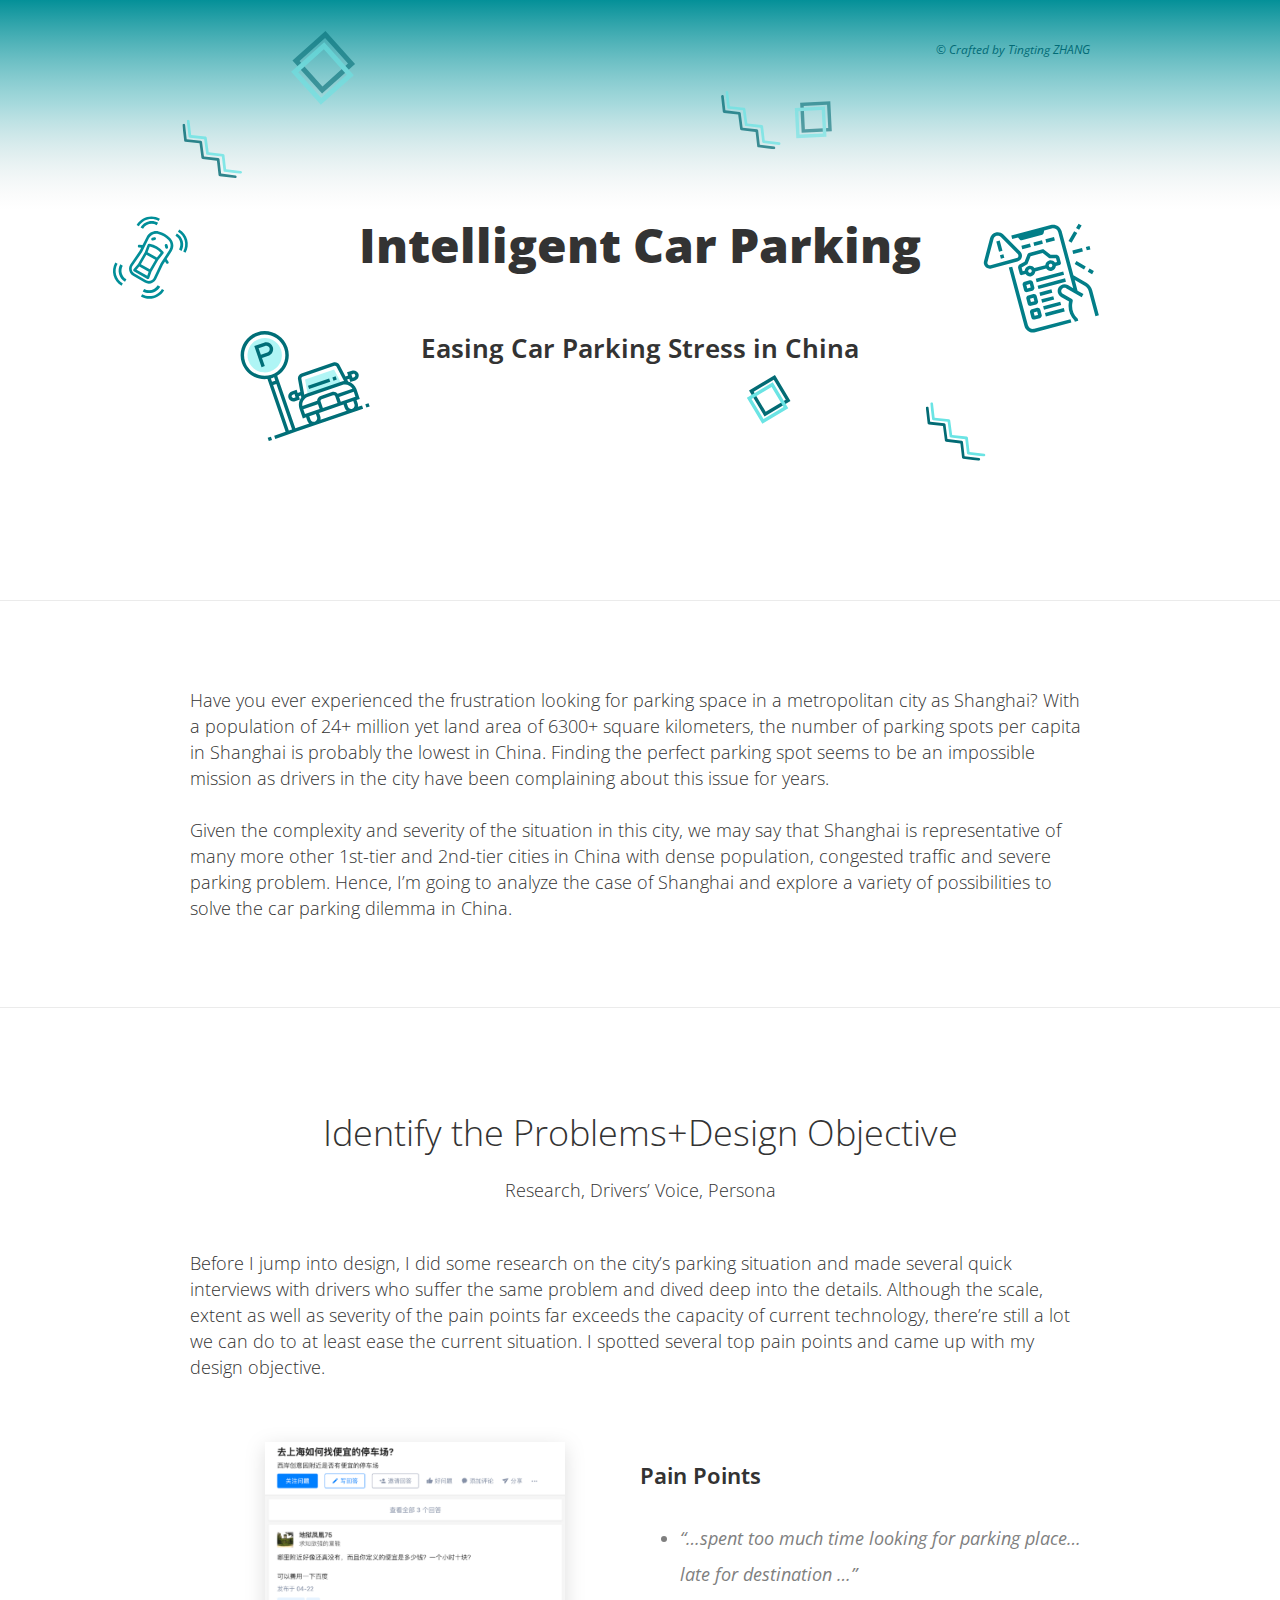
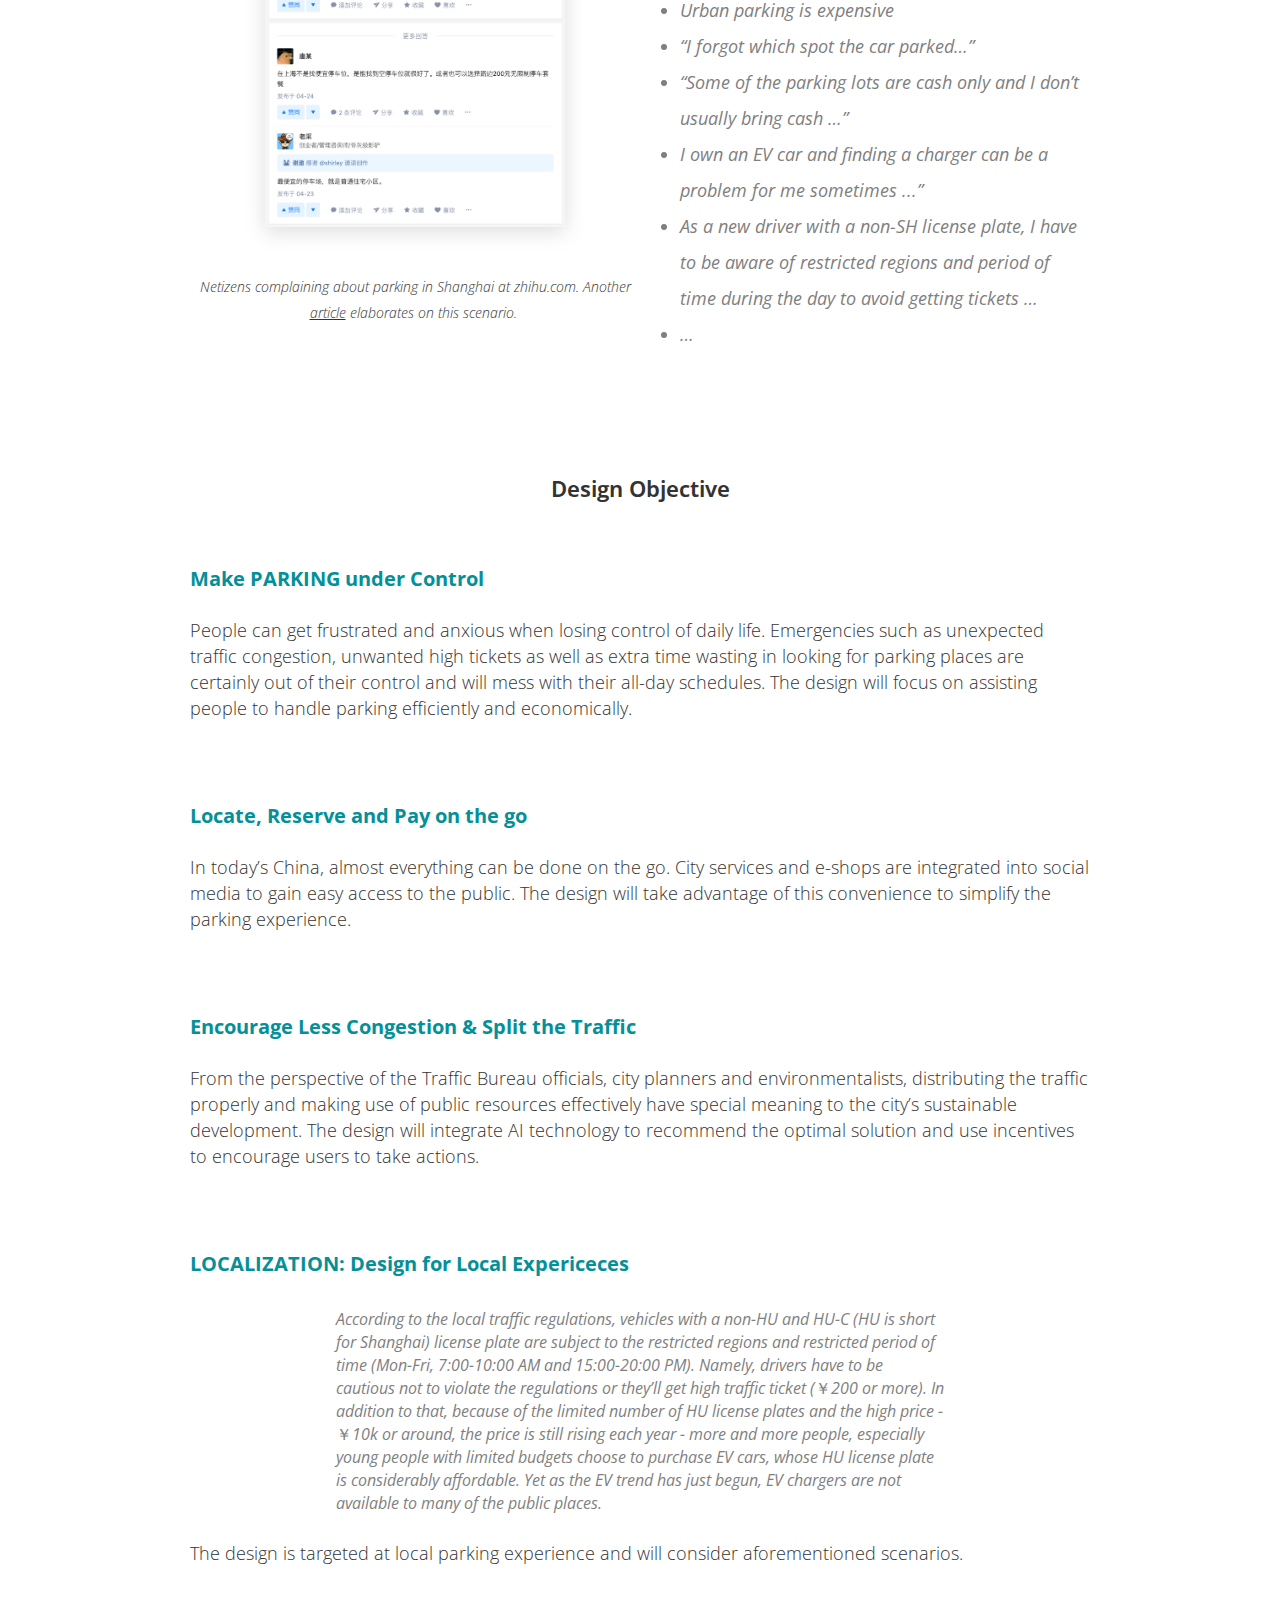
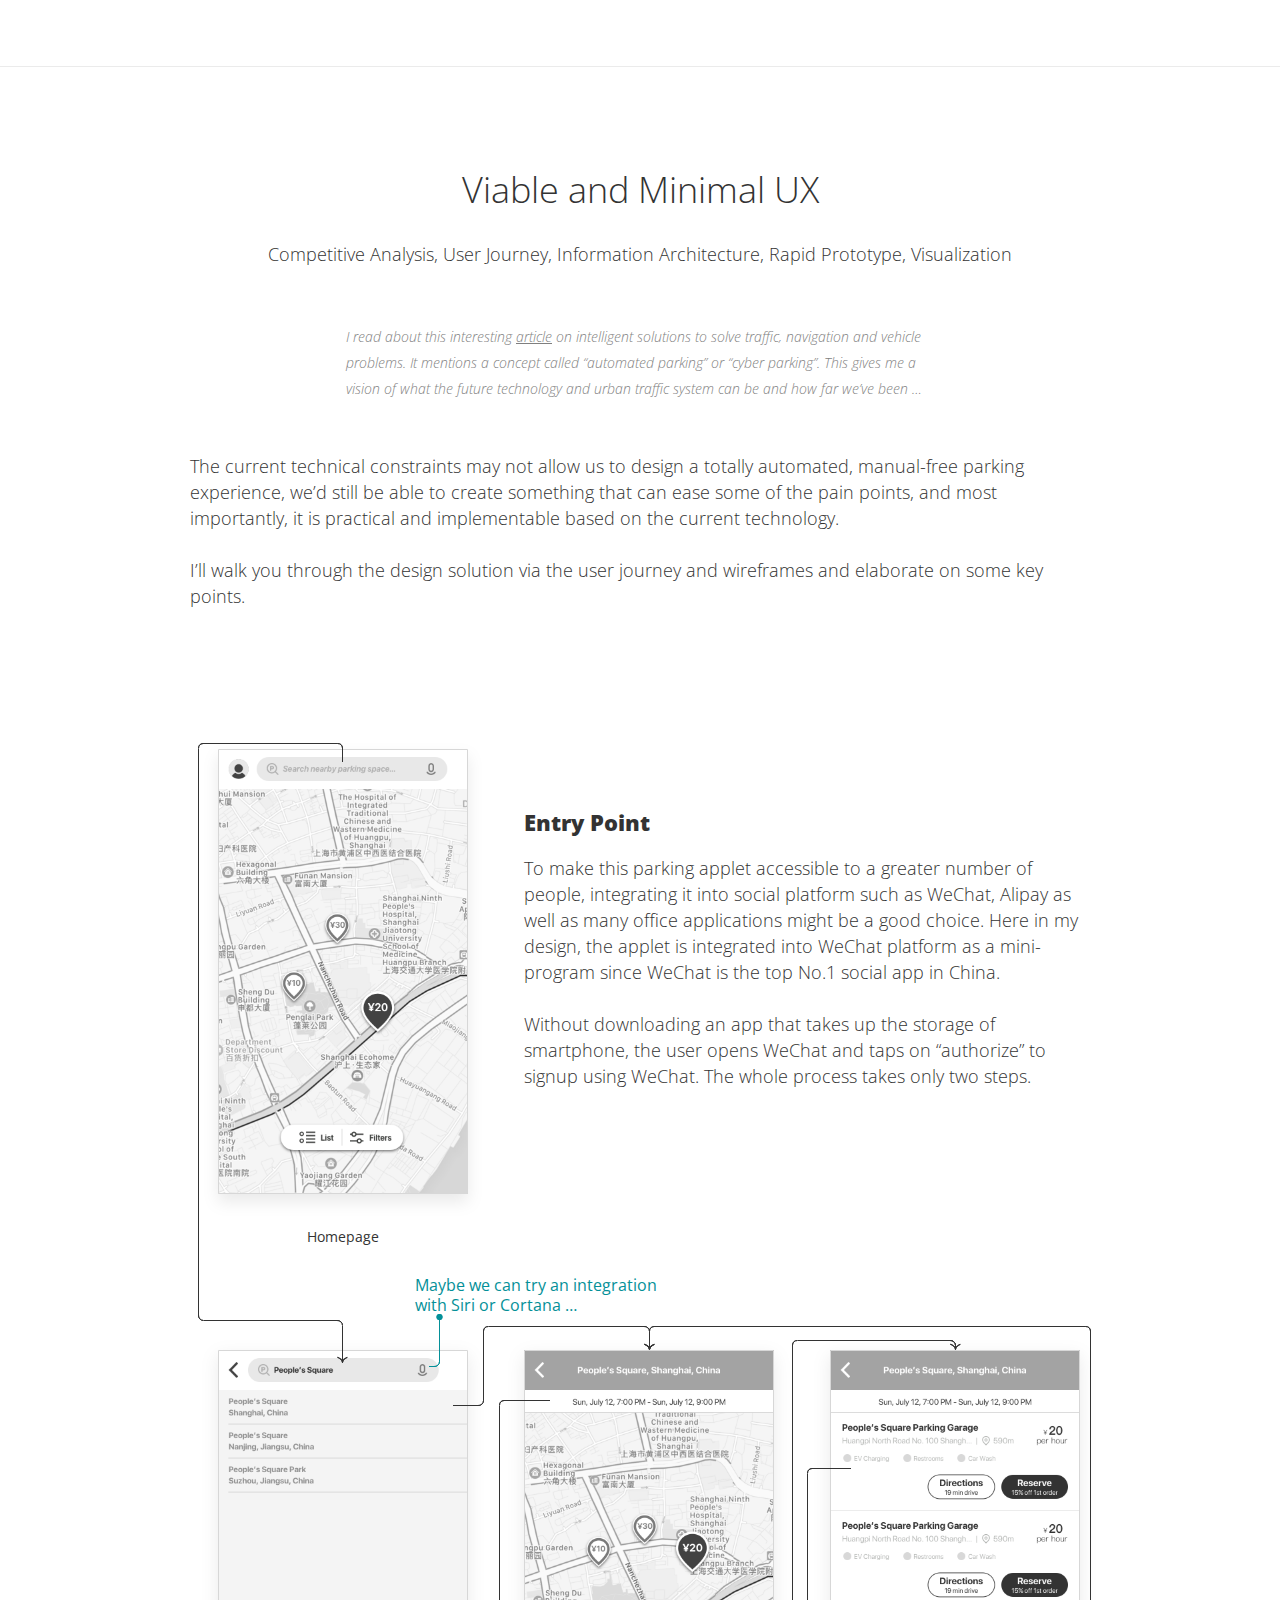
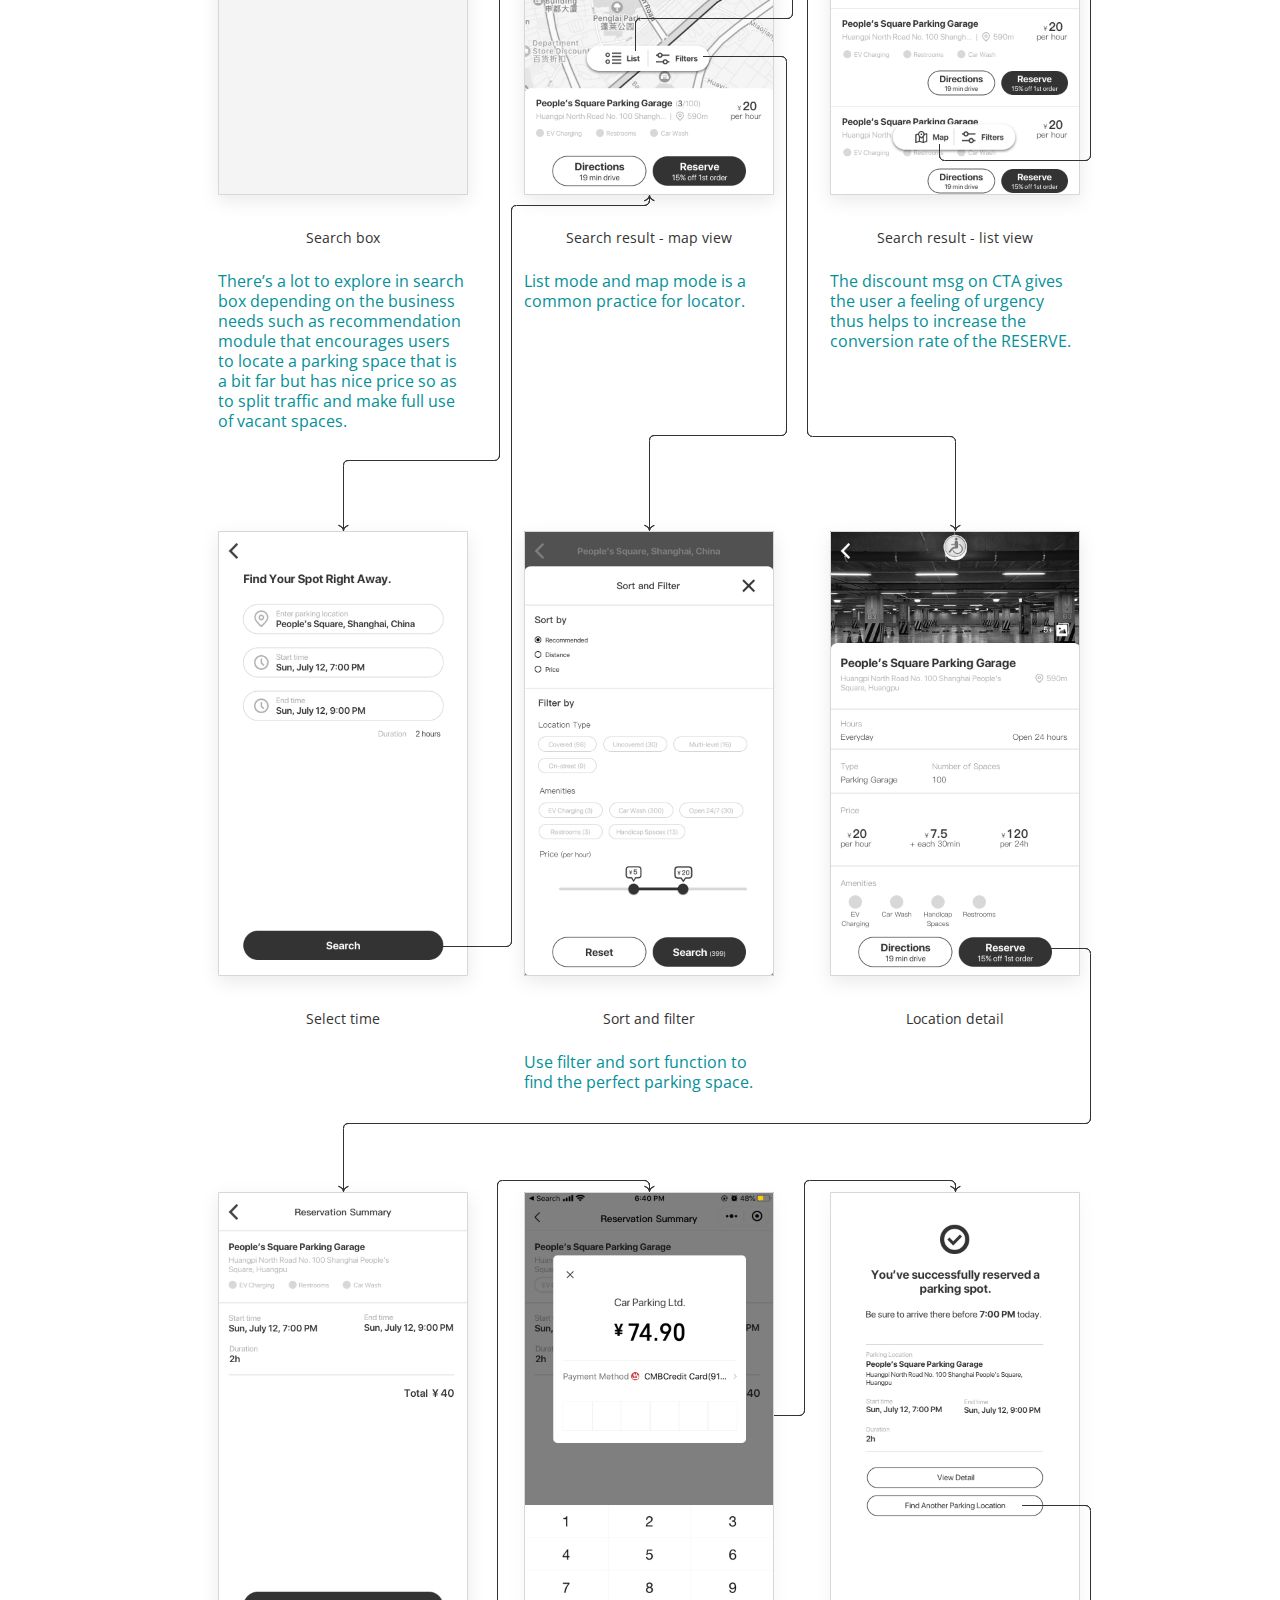
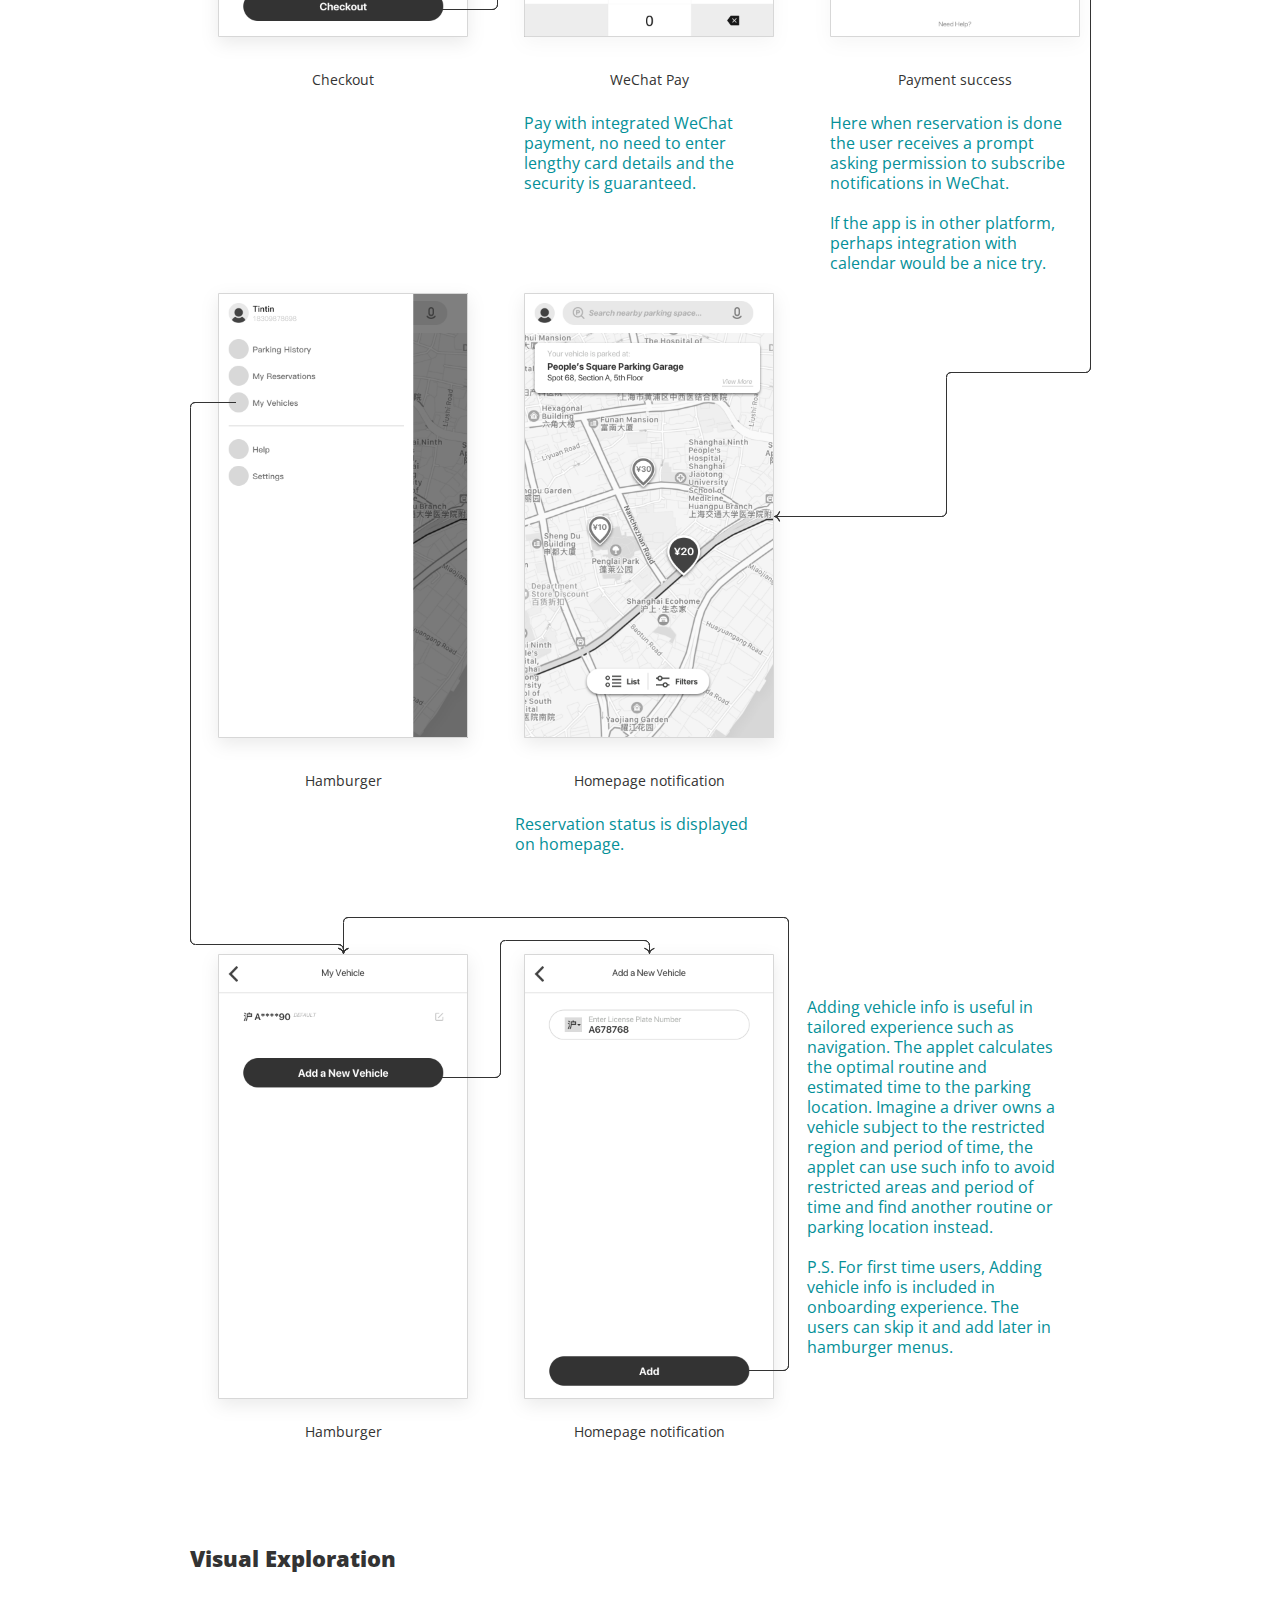
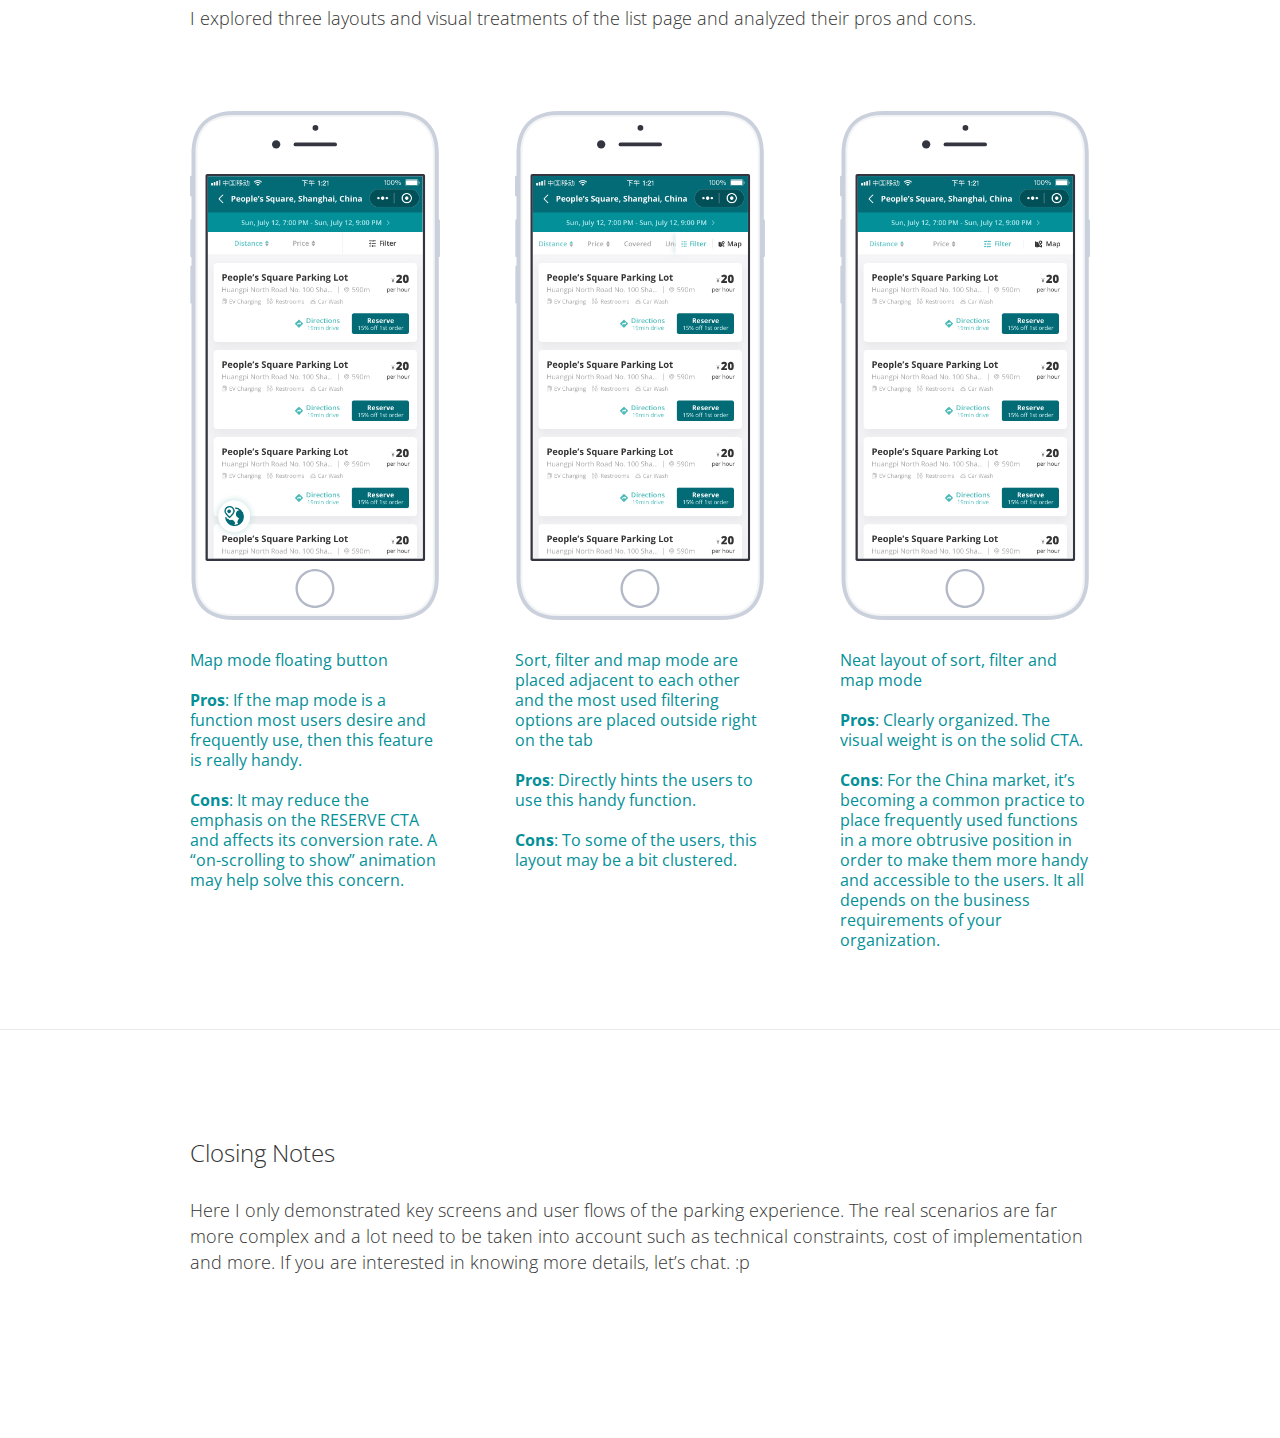
==== commit e4c82a6f: "v20200717" ====
--- a/ms.html
+++ b/ms.html
@@ -50,30 +50,30 @@
     <div id="base" class="">
 
       <!-- hero (Dynamic Panel) -->
-      <div id="u551" class="ax_default" data-label="hero">
-        <div id="u551_state0" class="panel_state" data-label="State1" style="">
-          <div id="u551_state0_content" class="panel_state_content">
-          </div>
-        </div>
-      </div>
-
-      <!-- Unnamed (Rectangle) -->
-      <div id="u552" class="ax_default paragraph">
-        <div id="u552_div" class=""></div>
-        <div id="u552_text" class="text ">
+      <div id="u0" class="ax_default" data-label="hero">
+        <div id="u0_state0" class="panel_state" data-label="State1" style="">
+          <div id="u0_state0_content" class="panel_state_content">
+          </div>
+        </div>
+      </div>
+
+      <!-- Unnamed (Rectangle) -->
+      <div id="u1" class="ax_default paragraph">
+        <div id="u1_div" class=""></div>
+        <div id="u1_text" class="text ">
           <p><span>Have you ever experienced the frustration looking for parking space in a metropolitan city as Shanghai? With a population of 24+ million yet land area of 6300+ square kilometers, the number of parking spots per capita in Shanghai is probably the lowest in China. Finding the perfect parking spot seems to be an impossible mission as drivers in the city have been complaining about this issue for years. </span></p><p><span><br></span></p><p><span>Given the complexity and severity of the situation in this city, we may say that Shanghai is representative of many more other 1st-tier and 2nd-tier cities in China with dense population, congested traffic and severe parking problem. Hence, I’m going to analyze the case of Shanghai and explore a variety of possibilities to solve the car parking dilemma in China.</span></p>
         </div>
       </div>
 
       <!-- Unnamed (Dynamic Panel) -->
-      <div id="u553" class="ax_default">
-        <div id="u553_state0" class="panel_state" data-label="State1" style="">
-          <div id="u553_state0_content" class="panel_state_content">
+      <div id="u2" class="ax_default">
+        <div id="u2_state0" class="panel_state" data-label="State1" style="">
+          <div id="u2_state0_content" class="panel_state_content">
 
             <!-- Unnamed (Line) -->
-            <div id="u554" class="ax_default line">
-              <img id="u554_img" class="img " src="images/projects_casaba/u138.svg"/>
-              <div id="u554_text" class="text " style="display:none; visibility: hidden">
+            <div id="u3" class="ax_default line">
+              <img id="u3_img" class="img " src="images/ms/u3.svg"/>
+              <div id="u3_text" class="text " style="display:none; visibility: hidden">
                 <p></p>
               </div>
             </div>
@@ -82,14 +82,14 @@
       </div>
 
       <!-- Unnamed (Dynamic Panel) -->
-      <div id="u555" class="ax_default">
-        <div id="u555_state0" class="panel_state" data-label="State1" style="">
-          <div id="u555_state0_content" class="panel_state_content">
+      <div id="u4" class="ax_default">
+        <div id="u4_state0" class="panel_state" data-label="State1" style="">
+          <div id="u4_state0_content" class="panel_state_content">
 
             <!-- Unnamed (Line) -->
-            <div id="u556" class="ax_default line">
-              <img id="u556_img" class="img " src="images/projects_casaba/u138.svg"/>
-              <div id="u556_text" class="text " style="display:none; visibility: hidden">
+            <div id="u5" class="ax_default line">
+              <img id="u5_img" class="img " src="images/ms/u3.svg"/>
+              <div id="u5_text" class="text " style="display:none; visibility: hidden">
                 <p></p>
               </div>
             </div>
@@ -98,190 +98,190 @@
       </div>
 
       <!-- Unnamed (Rectangle) -->
-      <div id="u557" class="ax_default label">
-        <div id="u557_div" class=""></div>
-        <div id="u557_text" class="text ">
+      <div id="u6" class="ax_default label">
+        <div id="u6_div" class=""></div>
+        <div id="u6_text" class="text ">
           <p><span>Identify the Problems+Design Objective</span></p>
         </div>
       </div>
 
       <!-- Unnamed (Rectangle) -->
-      <div id="u558" class="ax_default paragraph">
-        <div id="u558_div" class=""></div>
-        <div id="u558_text" class="text ">
+      <div id="u7" class="ax_default paragraph">
+        <div id="u7_div" class=""></div>
+        <div id="u7_text" class="text ">
           <p><span>Research, Drivers’ Voice, Persona</span></p>
         </div>
       </div>
 
       <!-- Unnamed (Rectangle) -->
-      <div id="u559" class="ax_default paragraph">
-        <div id="u559_div" class=""></div>
-        <div id="u559_text" class="text ">
+      <div id="u8" class="ax_default paragraph">
+        <div id="u8_div" class=""></div>
+        <div id="u8_text" class="text ">
           <p><span>Before I jump into design, I did some research on the city’s parking situation and made several quick interviews with drivers who suffer the same problem and dived deep into the details. Although the scale, extent as well as severity of the pain points far exceeds the capacity of current technology, there’re still a lot we can do to at least ease the current situation. I spotted several top pain points and came up with my design objective.</span></p>
         </div>
       </div>
 
       <!-- Unnamed (Group) -->
-      <div id="u560" class="ax_default" data-left="150" data-top="2161" data-width="900" data-height="160">
+      <div id="u9" class="ax_default" data-left="150" data-top="2161" data-width="900" data-height="160">
 
         <!-- Unnamed (Rectangle) -->
-        <div id="u561" class="ax_default paragraph">
-          <div id="u561_div" class=""></div>
-          <div id="u561_text" class="text ">
+        <div id="u10" class="ax_default paragraph">
+          <div id="u10_div" class=""></div>
+          <div id="u10_text" class="text ">
             <p><span>People can get frustrated and anxious when losing control of daily life. Emergencies such as unexpected traffic congestion, unwanted high tickets as well as extra time wasting in looking for parking places are certainly out of their control and will mess with their all-day schedules. The design will focus on assisting people to handle parking efficiently and economically.</span></p>
           </div>
         </div>
 
         <!-- Unnamed (Rectangle) -->
-        <div id="u562" class="ax_default paragraph">
-          <div id="u562_div" class=""></div>
-          <div id="u562_text" class="text ">
+        <div id="u11" class="ax_default paragraph">
+          <div id="u11_div" class=""></div>
+          <div id="u11_text" class="text ">
             <p><span>Make PARKING under Control</span></p>
           </div>
         </div>
       </div>
 
       <!-- Unnamed (Rectangle) -->
-      <div id="u563" class="ax_default paragraph">
-        <div id="u563_div" class=""></div>
-        <div id="u563_text" class="text ">
+      <div id="u12" class="ax_default paragraph">
+        <div id="u12_div" class=""></div>
+        <div id="u12_text" class="text ">
           <ul><li style=""><span>“…spent too much time looking for parking place… late for destination …”</span></li><li style=""><span>Urban parking is expensive</span></li><li style=""><span>“I forgot which spot the car parked…”</span></li><li style=""><span>“Some of the parking lots are cash only and I don’t usually bring cash …”</span></li><li style=""><span>I own an EV car and finding a charger can be a problem for me sometimes ...”</span></li><li style=""><span>As a new driver with a non-SH license plate, I have to be aware of restricted regions and period of time during the day to avoid getting tickets … </span></li><li style=""><span>…</span></li></ul>
         </div>
       </div>
 
       <!-- Unnamed (Image) -->
-      <div id="u564" class="ax_default image">
-        <img id="u564_img" class="img " src="images/ms/u564.svg"/>
-        <div id="u564_text" class="text " style="display:none; visibility: hidden">
-          <p></p>
-        </div>
-      </div>
-
-      <!-- Unnamed (Rectangle) -->
-      <div id="u565" class="ax_default paragraph">
-        <div id="u565_div" class=""></div>
-        <div id="u565_text" class="text ">
+      <div id="u13" class="ax_default image">
+        <img id="u13_img" class="img " src="images/ms/u13.svg"/>
+        <div id="u13_text" class="text " style="display:none; visibility: hidden">
+          <p></p>
+        </div>
+      </div>
+
+      <!-- Unnamed (Rectangle) -->
+      <div id="u14" class="ax_default paragraph">
+        <div id="u14_div" class=""></div>
+        <div id="u14_text" class="text ">
           <p><span>Pain Points</span></p>
         </div>
       </div>
 
       <!-- Unnamed (Rectangle) -->
-      <div id="u566" class="ax_default paragraph">
-        <div id="u566_div" class=""></div>
-        <div id="u566_text" class="text ">
-          <p><span>Netizens complaining about parking in Shanghai at zhihu.com. Another </span><a id="u567" class="link"><span style="text-decoration:underline ;">article</span></a><span> elaborates on this scenario.&nbsp; </span></p>
-        </div>
-      </div>
-
-      <!-- Unnamed (Rectangle) -->
-      <div id="u568" class="ax_default label">
-        <div id="u568_div" class=""></div>
-        <div id="u568_text" class="text ">
+      <div id="u15" class="ax_default paragraph">
+        <div id="u15_div" class=""></div>
+        <div id="u15_text" class="text ">
+          <p><span>Netizens complaining about parking in Shanghai at zhihu.com. Another </span><a id="u16" class="link"><span style="text-decoration:underline ;">article</span></a><span> elaborates on this scenario.&nbsp; </span></p>
+        </div>
+      </div>
+
+      <!-- Unnamed (Rectangle) -->
+      <div id="u17" class="ax_default label">
+        <div id="u17_div" class=""></div>
+        <div id="u17_text" class="text ">
           <p><span>Intelligent Car Parking</span></p>
         </div>
       </div>
 
       <!-- Unnamed (Rectangle) -->
-      <div id="u569" class="ax_default label">
-        <div id="u569_div" class=""></div>
-        <div id="u569_text" class="text ">
+      <div id="u18" class="ax_default label">
+        <div id="u18_div" class=""></div>
+        <div id="u18_text" class="text ">
           <p><span>Easing Car Parking Stress in China</span></p>
         </div>
       </div>
 
       <!-- Unnamed (Rectangle) -->
-      <div id="u570" class="ax_default label">
-        <div id="u570_div" class=""></div>
-        <div id="u570_text" class="text ">
+      <div id="u19" class="ax_default label">
+        <div id="u19_div" class=""></div>
+        <div id="u19_text" class="text ">
           <p><span>© Crafted by Tingting ZHANG</span></p>
         </div>
       </div>
 
       <!-- Unnamed (Rectangle) -->
-      <div id="u571" class="ax_default paragraph">
-        <div id="u571_div" class=""></div>
-        <div id="u571_text" class="text ">
+      <div id="u20" class="ax_default paragraph">
+        <div id="u20_div" class=""></div>
+        <div id="u20_text" class="text ">
           <p><span>Design Objective</span></p>
         </div>
       </div>
 
       <!-- Unnamed (Group) -->
-      <div id="u572" class="ax_default" data-left="150" data-top="2846" data-width="900" data-height="320">
+      <div id="u21" class="ax_default" data-left="150" data-top="2846" data-width="900" data-height="320">
 
         <!-- Unnamed (Rectangle) -->
-        <div id="u573" class="ax_default paragraph">
-          <div id="u573_div" class=""></div>
-          <div id="u573_text" class="text ">
+        <div id="u22" class="ax_default paragraph">
+          <div id="u22_div" class=""></div>
+          <div id="u22_text" class="text ">
             <p><span>LOCALIZATION: Design for Local Expericeces</span></p>
           </div>
         </div>
 
         <!-- Unnamed (Rectangle) -->
-        <div id="u574" class="ax_default paragraph">
-          <div id="u574_div" class=""></div>
-          <div id="u574_text" class="text ">
+        <div id="u23" class="ax_default paragraph">
+          <div id="u23_div" class=""></div>
+          <div id="u23_text" class="text ">
             <p><span style="font-family:'OpenSans-Italic', 'Open Sans Italic', 'Open Sans', sans-serif;font-style:italic;">According to the local traffic regulations, vehicles with a non-HU and HU-C (HU is short for Shanghai) license plate are subject to the restricted regions and restricted period of time (Mon-Fri, 7:00-10:00 AM and 15:00-20:00 PM). Namely, drivers have to be cautious not to violate the regulations or they’ll get high traffic ticket (</span><span style="font-family:'PingFang-SC-Regular', 'PingFang SC', sans-serif;font-style:normal;">￥</span><span style="font-family:'OpenSans-Italic', 'Open Sans Italic', 'Open Sans', sans-serif;font-style:italic;">200 or more). In addition to that, because of the limited number of HU license plates and the high price - </span><span style="font-family:'PingFang-SC-Regular', 'PingFang SC', sans-serif;font-style:normal;">￥</span><span style="font-family:'OpenSans-Italic', 'Open Sans Italic', 'Open Sans', sans-serif;font-style:italic;">10k or around, the price is still rising each year - more and more people, especially young people with limited budgets choose to purchase EV cars, whose HU license plate is considerably affordable. Yet as the EV trend has just begun, EV chargers are not available to many of the public places. </span></p>
           </div>
         </div>
 
         <!-- Unnamed (Rectangle) -->
-        <div id="u575" class="ax_default paragraph">
-          <div id="u575_div" class=""></div>
-          <div id="u575_text" class="text ">
+        <div id="u24" class="ax_default paragraph">
+          <div id="u24_div" class=""></div>
+          <div id="u24_text" class="text ">
             <p><span>The design is targeted at local parking experience and will consider aforementioned scenarios.</span></p>
           </div>
         </div>
       </div>
 
       <!-- Unnamed (Group) -->
-      <div id="u576" class="ax_default" data-left="150" data-top="2398" data-width="900" data-height="134">
+      <div id="u25" class="ax_default" data-left="150" data-top="2398" data-width="900" data-height="134">
 
         <!-- Unnamed (Rectangle) -->
-        <div id="u577" class="ax_default paragraph">
-          <div id="u577_div" class=""></div>
-          <div id="u577_text" class="text ">
+        <div id="u26" class="ax_default paragraph">
+          <div id="u26_div" class=""></div>
+          <div id="u26_text" class="text ">
             <p><span>Locate, Reserve and Pay on the go</span></p>
           </div>
         </div>
 
         <!-- Unnamed (Rectangle) -->
-        <div id="u578" class="ax_default paragraph">
-          <div id="u578_div" class=""></div>
-          <div id="u578_text" class="text ">
+        <div id="u27" class="ax_default paragraph">
+          <div id="u27_div" class=""></div>
+          <div id="u27_text" class="text ">
             <p><span>In today’s China, almost everything can be done on the go. City services and e-shops are integrated into social media to gain easy access to the public. The design will take advantage of this convenience to simplify the parking experience.</span></p>
           </div>
         </div>
       </div>
 
       <!-- Unnamed (Group) -->
-      <div id="u579" class="ax_default" data-left="150" data-top="2609" data-width="900" data-height="160">
+      <div id="u28" class="ax_default" data-left="150" data-top="2609" data-width="900" data-height="160">
 
         <!-- Unnamed (Rectangle) -->
-        <div id="u580" class="ax_default paragraph">
-          <div id="u580_div" class=""></div>
-          <div id="u580_text" class="text ">
+        <div id="u29" class="ax_default paragraph">
+          <div id="u29_div" class=""></div>
+          <div id="u29_text" class="text ">
             <p><span>Encourage Less Congestion &amp; Split the Traffic</span></p>
           </div>
         </div>
 
         <!-- Unnamed (Rectangle) -->
-        <div id="u581" class="ax_default paragraph">
-          <div id="u581_div" class=""></div>
-          <div id="u581_text" class="text ">
+        <div id="u30" class="ax_default paragraph">
+          <div id="u30_div" class=""></div>
+          <div id="u30_text" class="text ">
             <p><span>From the perspective of the Traffic Bureau officials, city planners and environmentalists, distributing the traffic properly and making use of public resources effectively have special meaning to the city’s sustainable development. The design will integrate AI technology to recommend the optimal solution and use incentives to encourage users to take actions.</span></p>
           </div>
         </div>
       </div>
 
       <!-- Unnamed (Dynamic Panel) -->
-      <div id="u582" class="ax_default">
-        <div id="u582_state0" class="panel_state" data-label="State1" style="">
-          <div id="u582_state0_content" class="panel_state_content">
+      <div id="u31" class="ax_default">
+        <div id="u31_state0" class="panel_state" data-label="State1" style="">
+          <div id="u31_state0_content" class="panel_state_content">
 
             <!-- Unnamed (Line) -->
-            <div id="u583" class="ax_default line">
-              <img id="u583_img" class="img " src="images/projects_casaba/u138.svg"/>
-              <div id="u583_text" class="text " style="display:none; visibility: hidden">
+            <div id="u32" class="ax_default line">
+              <img id="u32_img" class="img " src="images/ms/u3.svg"/>
+              <div id="u32_text" class="text " style="display:none; visibility: hidden">
                 <p></p>
               </div>
             </div>
@@ -290,430 +290,430 @@
       </div>
 
       <!-- Unnamed (Rectangle) -->
-      <div id="u584" class="ax_default label">
-        <div id="u584_div" class=""></div>
-        <div id="u584_text" class="text ">
+      <div id="u33" class="ax_default label">
+        <div id="u33_div" class=""></div>
+        <div id="u33_text" class="text ">
           <p><span>Viable and Minimal UX</span></p>
         </div>
       </div>
 
       <!-- Unnamed (Rectangle) -->
-      <div id="u585" class="ax_default paragraph">
-        <div id="u585_div" class=""></div>
-        <div id="u585_text" class="text ">
+      <div id="u34" class="ax_default paragraph">
+        <div id="u34_div" class=""></div>
+        <div id="u34_text" class="text ">
           <p><span>Competitive Analysis, User Journey, Information Architecture, Rapid Prototype, Visualization</span></p>
         </div>
       </div>
 
       <!-- Unnamed (Rectangle) -->
-      <div id="u586" class="ax_default paragraph">
-        <div id="u586_div" class=""></div>
-        <div id="u586_text" class="text ">
+      <div id="u35" class="ax_default paragraph">
+        <div id="u35_div" class=""></div>
+        <div id="u35_text" class="text ">
           <p><span>To make this parking applet accessible to a greater number of people, integrating it into social platform such as WeChat, Alipay as well as many office applications might be a good choice. Here in my design, the applet is integrated into WeChat platform as a mini-program since WeChat is the top No.1 social app in China.</span></p><p><span><br></span></p><p><span>Without downloading an app that takes up the storage of smartphone, the user opens WeChat and taps on “authorize” to signup using WeChat. The whole process takes only two steps.</span></p>
         </div>
       </div>
 
       <!-- Unnamed (Rectangle) -->
-      <div id="u587" class="ax_default paragraph">
-        <div id="u587_div" class=""></div>
-        <div id="u587_text" class="text ">
+      <div id="u36" class="ax_default paragraph">
+        <div id="u36_div" class=""></div>
+        <div id="u36_text" class="text ">
           <p><span>There’s a lot to explore in search box depending on the business needs such as recommendation module that encourages users to locate a parking space that is a bit far but has nice price so as to split traffic and make full use of vacant spaces.&nbsp; </span></p>
         </div>
       </div>
 
       <!-- Unnamed (Rectangle) -->
-      <div id="u588" class="ax_default paragraph">
-        <div id="u588_div" class=""></div>
-        <div id="u588_text" class="text ">
+      <div id="u37" class="ax_default paragraph">
+        <div id="u37_div" class=""></div>
+        <div id="u37_text" class="text ">
           <p><span>Entry Point</span></p>
         </div>
       </div>
 
       <!-- Unnamed (Rectangle) -->
-      <div id="u589" class="ax_default paragraph">
-        <div id="u589_div" class=""></div>
-        <div id="u589_text" class="text ">
-          <p><span>I read about this interesting </span><a id="u590" class="link"><span style="text-decoration:underline ;">article</span></a><span> on intelligent solutions to solve traffic, navigation and vehicle problems. It mentions a concept called “automated parking” or “cyber parking”. This gives me a vision of what the future technology and urban traffic system can be and how far we’ve been …</span></p>
-        </div>
-      </div>
-
-      <!-- Unnamed (Rectangle) -->
-      <div id="u591" class="ax_default paragraph">
-        <div id="u591_div" class=""></div>
-        <div id="u591_text" class="text ">
+      <div id="u38" class="ax_default paragraph">
+        <div id="u38_div" class=""></div>
+        <div id="u38_text" class="text ">
+          <p><span>I read about this interesting </span><a id="u39" class="link"><span style="text-decoration:underline ;">article</span></a><span> on intelligent solutions to solve traffic, navigation and vehicle problems. It mentions a concept called “automated parking” or “cyber parking”. This gives me a vision of what the future technology and urban traffic system can be and how far we’ve been …</span></p>
+        </div>
+      </div>
+
+      <!-- Unnamed (Rectangle) -->
+      <div id="u40" class="ax_default paragraph">
+        <div id="u40_div" class=""></div>
+        <div id="u40_text" class="text ">
           <p><span>The current technical constraints may not allow us to design a totally automated, manual-free parking experience, we’d still be able to create something that can ease some of the pain points, and most importantly, it is practical and implementable based on the current technology. </span></p><p><span><br></span></p><p><span>I’ll walk you through the design solution via the user journey and wireframes and elaborate on some key points.</span></p>
         </div>
       </div>
 
       <!-- Unnamed (Image) -->
-      <div id="u592" class="ax_default image">
-        <img id="u592_img" class="img " src="images/ms/u592.svg"/>
-        <div id="u592_text" class="text " style="display:none; visibility: hidden">
-          <p></p>
-        </div>
-      </div>
-
-      <!-- Unnamed (Image) -->
-      <div id="u593" class="ax_default image">
-        <img id="u593_img" class="img " src="images/ms/u593.svg"/>
-        <div id="u593_text" class="text " style="display:none; visibility: hidden">
-          <p></p>
-        </div>
-      </div>
-
-      <!-- Unnamed (Image) -->
-      <div id="u594" class="ax_default image">
-        <img id="u594_img" class="img " src="images/ms/u594.svg"/>
-        <div id="u594_text" class="text " style="display:none; visibility: hidden">
-          <p></p>
-        </div>
-      </div>
-
-      <!-- Unnamed (Image) -->
-      <div id="u595" class="ax_default image">
-        <img id="u595_img" class="img " src="images/ms/u595.svg"/>
-        <div id="u595_text" class="text " style="display:none; visibility: hidden">
-          <p></p>
-        </div>
-      </div>
-
-      <!-- Unnamed (Image) -->
-      <div id="u596" class="ax_default image">
-        <img id="u596_img" class="img " src="images/ms/u596.svg"/>
-        <div id="u596_text" class="text " style="display:none; visibility: hidden">
-          <p></p>
-        </div>
-      </div>
-
-      <!-- Unnamed (Image) -->
-      <div id="u597" class="ax_default image">
-        <img id="u597_img" class="img " src="images/ms/u597.svg"/>
-        <div id="u597_text" class="text " style="display:none; visibility: hidden">
-          <p></p>
-        </div>
-      </div>
-
-      <!-- Unnamed (Image) -->
-      <div id="u598" class="ax_default image">
-        <img id="u598_img" class="img " src="images/ms/u598.svg"/>
-        <div id="u598_text" class="text " style="display:none; visibility: hidden">
-          <p></p>
-        </div>
-      </div>
-
-      <!-- Unnamed (Image) -->
-      <div id="u599" class="ax_default image">
-        <img id="u599_img" class="img " src="images/ms/u599.svg"/>
-        <div id="u599_text" class="text " style="display:none; visibility: hidden">
-          <p></p>
-        </div>
-      </div>
-
-      <!-- Unnamed (Image) -->
-      <div id="u600" class="ax_default image">
-        <img id="u600_img" class="img " src="images/ms/u600.png"/>
-        <div id="u600_text" class="text " style="display:none; visibility: hidden">
-          <p></p>
-        </div>
-      </div>
-
-      <!-- Unnamed (Image) -->
-      <div id="u601" class="ax_default image">
-        <img id="u601_img" class="img " src="images/ms/u601.png"/>
-        <div id="u601_text" class="text " style="display:none; visibility: hidden">
-          <p></p>
-        </div>
-      </div>
-
-      <!-- Unnamed (Image) -->
-      <div id="u602" class="ax_default image">
-        <img id="u602_img" class="img " src="images/ms/u602.png"/>
-        <div id="u602_text" class="text " style="display:none; visibility: hidden">
-          <p></p>
-        </div>
-      </div>
-
-      <!-- Unnamed (Image) -->
-      <div id="u603" class="ax_default image">
-        <img id="u603_img" class="img " src="images/ms/u603.svg"/>
-        <div id="u603_text" class="text " style="display:none; visibility: hidden">
-          <p></p>
-        </div>
-      </div>
-
-      <!-- Unnamed (Image) -->
-      <div id="u604" class="ax_default image">
-        <img id="u604_img" class="img " src="images/ms/u604.svg"/>
-        <div id="u604_text" class="text " style="display:none; visibility: hidden">
-          <p></p>
-        </div>
-      </div>
-
-      <!-- Unnamed (Image) -->
-      <div id="u605" class="ax_default image">
-        <img id="u605_img" class="img " src="images/ms/u605.svg"/>
-        <div id="u605_text" class="text " style="display:none; visibility: hidden">
-          <p></p>
-        </div>
-      </div>
-
-      <!-- Unnamed (Rectangle) -->
-      <div id="u606" class="ax_default paragraph">
-        <div id="u606_div" class=""></div>
-        <div id="u606_text" class="text ">
+      <div id="u41" class="ax_default image">
+        <img id="u41_img" class="img " src="images/ms/u41.svg"/>
+        <div id="u41_text" class="text " style="display:none; visibility: hidden">
+          <p></p>
+        </div>
+      </div>
+
+      <!-- Unnamed (Image) -->
+      <div id="u42" class="ax_default image">
+        <img id="u42_img" class="img " src="images/ms/u42.svg"/>
+        <div id="u42_text" class="text " style="display:none; visibility: hidden">
+          <p></p>
+        </div>
+      </div>
+
+      <!-- Unnamed (Image) -->
+      <div id="u43" class="ax_default image">
+        <img id="u43_img" class="img " src="images/ms/u43.svg"/>
+        <div id="u43_text" class="text " style="display:none; visibility: hidden">
+          <p></p>
+        </div>
+      </div>
+
+      <!-- Unnamed (Image) -->
+      <div id="u44" class="ax_default image">
+        <img id="u44_img" class="img " src="images/ms/u44.svg"/>
+        <div id="u44_text" class="text " style="display:none; visibility: hidden">
+          <p></p>
+        </div>
+      </div>
+
+      <!-- Unnamed (Image) -->
+      <div id="u45" class="ax_default image">
+        <img id="u45_img" class="img " src="images/ms/u45.svg"/>
+        <div id="u45_text" class="text " style="display:none; visibility: hidden">
+          <p></p>
+        </div>
+      </div>
+
+      <!-- Unnamed (Image) -->
+      <div id="u46" class="ax_default image">
+        <img id="u46_img" class="img " src="images/ms/u46.svg"/>
+        <div id="u46_text" class="text " style="display:none; visibility: hidden">
+          <p></p>
+        </div>
+      </div>
+
+      <!-- Unnamed (Image) -->
+      <div id="u47" class="ax_default image">
+        <img id="u47_img" class="img " src="images/ms/u47.svg"/>
+        <div id="u47_text" class="text " style="display:none; visibility: hidden">
+          <p></p>
+        </div>
+      </div>
+
+      <!-- Unnamed (Image) -->
+      <div id="u48" class="ax_default image">
+        <img id="u48_img" class="img " src="images/ms/u48.svg"/>
+        <div id="u48_text" class="text " style="display:none; visibility: hidden">
+          <p></p>
+        </div>
+      </div>
+
+      <!-- Unnamed (SVG) -->
+      <div id="u49" class="ax_default image">
+        <img id="u49_img" class="img " src="images/ms/u49.svg"/>
+        <div id="u49_text" class="text " style="display:none; visibility: hidden">
+          <p></p>
+        </div>
+      </div>
+
+      <!-- Unnamed (SVG) -->
+      <div id="u50" class="ax_default image">
+        <img id="u50_img" class="img " src="images/ms/u50.svg"/>
+        <div id="u50_text" class="text " style="display:none; visibility: hidden">
+          <p></p>
+        </div>
+      </div>
+
+      <!-- Unnamed (SVG) -->
+      <div id="u51" class="ax_default image">
+        <img id="u51_img" class="img " src="images/ms/u51.svg"/>
+        <div id="u51_text" class="text " style="display:none; visibility: hidden">
+          <p></p>
+        </div>
+      </div>
+
+      <!-- Unnamed (Image) -->
+      <div id="u52" class="ax_default image">
+        <img id="u52_img" class="img " src="images/ms/u52.svg"/>
+        <div id="u52_text" class="text " style="display:none; visibility: hidden">
+          <p></p>
+        </div>
+      </div>
+
+      <!-- Unnamed (Image) -->
+      <div id="u53" class="ax_default image">
+        <img id="u53_img" class="img " src="images/ms/u53.svg"/>
+        <div id="u53_text" class="text " style="display:none; visibility: hidden">
+          <p></p>
+        </div>
+      </div>
+
+      <!-- Unnamed (Image) -->
+      <div id="u54" class="ax_default image">
+        <img id="u54_img" class="img " src="images/ms/u54.svg"/>
+        <div id="u54_text" class="text " style="display:none; visibility: hidden">
+          <p></p>
+        </div>
+      </div>
+
+      <!-- Unnamed (Rectangle) -->
+      <div id="u55" class="ax_default paragraph">
+        <div id="u55_div" class=""></div>
+        <div id="u55_text" class="text ">
           <p><span>Homepage</span></p>
         </div>
       </div>
 
       <!-- Unnamed (Rectangle) -->
-      <div id="u607" class="ax_default paragraph">
-        <div id="u607_div" class=""></div>
-        <div id="u607_text" class="text ">
+      <div id="u56" class="ax_default paragraph">
+        <div id="u56_div" class=""></div>
+        <div id="u56_text" class="text ">
           <p><span>Search box</span></p>
         </div>
       </div>
 
       <!-- Unnamed (Rectangle) -->
-      <div id="u608" class="ax_default paragraph">
-        <div id="u608_div" class=""></div>
-        <div id="u608_text" class="text ">
+      <div id="u57" class="ax_default paragraph">
+        <div id="u57_div" class=""></div>
+        <div id="u57_text" class="text ">
           <p><span>Search result - map view</span></p>
         </div>
       </div>
 
       <!-- Unnamed (Rectangle) -->
-      <div id="u609" class="ax_default paragraph">
-        <div id="u609_div" class=""></div>
-        <div id="u609_text" class="text ">
+      <div id="u58" class="ax_default paragraph">
+        <div id="u58_div" class=""></div>
+        <div id="u58_text" class="text ">
           <p><span>Search result - list view</span></p>
         </div>
       </div>
 
       <!-- Unnamed (Rectangle) -->
-      <div id="u610" class="ax_default paragraph">
-        <div id="u610_div" class=""></div>
-        <div id="u610_text" class="text ">
+      <div id="u59" class="ax_default paragraph">
+        <div id="u59_div" class=""></div>
+        <div id="u59_text" class="text ">
           <p><span>Sort and filter</span></p>
         </div>
       </div>
 
       <!-- Unnamed (Rectangle) -->
-      <div id="u611" class="ax_default paragraph">
-        <div id="u611_div" class=""></div>
-        <div id="u611_text" class="text ">
+      <div id="u60" class="ax_default paragraph">
+        <div id="u60_div" class=""></div>
+        <div id="u60_text" class="text ">
           <p><span>Select time</span></p>
         </div>
       </div>
 
       <!-- Unnamed (Rectangle) -->
-      <div id="u612" class="ax_default paragraph">
-        <div id="u612_div" class=""></div>
-        <div id="u612_text" class="text ">
+      <div id="u61" class="ax_default paragraph">
+        <div id="u61_div" class=""></div>
+        <div id="u61_text" class="text ">
           <p><span>Location detail</span></p>
         </div>
       </div>
 
       <!-- Unnamed (Image) -->
-      <div id="u613" class="ax_default image">
-        <img id="u613_img" class="img " src="images/ms/u613.svg"/>
-        <div id="u613_text" class="text " style="display:none; visibility: hidden">
-          <p></p>
-        </div>
-      </div>
-
-      <!-- Unnamed (Rectangle) -->
-      <div id="u614" class="ax_default paragraph">
-        <div id="u614_div" class=""></div>
-        <div id="u614_text" class="text ">
+      <div id="u62" class="ax_default image">
+        <img id="u62_img" class="img " src="images/ms/u62.svg"/>
+        <div id="u62_text" class="text " style="display:none; visibility: hidden">
+          <p></p>
+        </div>
+      </div>
+
+      <!-- Unnamed (Rectangle) -->
+      <div id="u63" class="ax_default paragraph">
+        <div id="u63_div" class=""></div>
+        <div id="u63_text" class="text ">
           <p><span>Checkout</span></p>
         </div>
       </div>
 
       <!-- Unnamed (Rectangle) -->
-      <div id="u615" class="ax_default paragraph">
-        <div id="u615_div" class=""></div>
-        <div id="u615_text" class="text ">
+      <div id="u64" class="ax_default paragraph">
+        <div id="u64_div" class=""></div>
+        <div id="u64_text" class="text ">
           <p><span>WeChat Pay</span></p>
         </div>
       </div>
 
       <!-- Unnamed (Rectangle) -->
-      <div id="u616" class="ax_default paragraph">
-        <div id="u616_div" class=""></div>
-        <div id="u616_text" class="text ">
+      <div id="u65" class="ax_default paragraph">
+        <div id="u65_div" class=""></div>
+        <div id="u65_text" class="text ">
           <p><span>Payment success</span></p>
         </div>
       </div>
 
       <!-- Unnamed (Rectangle) -->
-      <div id="u617" class="ax_default paragraph">
-        <div id="u617_div" class=""></div>
-        <div id="u617_text" class="text ">
+      <div id="u66" class="ax_default paragraph">
+        <div id="u66_div" class=""></div>
+        <div id="u66_text" class="text ">
           <p><span>Hamburger</span></p>
         </div>
       </div>
 
       <!-- Unnamed (Rectangle) -->
-      <div id="u618" class="ax_default paragraph">
-        <div id="u618_div" class=""></div>
-        <div id="u618_text" class="text ">
+      <div id="u67" class="ax_default paragraph">
+        <div id="u67_div" class=""></div>
+        <div id="u67_text" class="text ">
           <p><span>Homepage notification</span></p>
         </div>
       </div>
 
       <!-- Unnamed (Rectangle) -->
-      <div id="u619" class="ax_default paragraph">
-        <div id="u619_div" class=""></div>
-        <div id="u619_text" class="text ">
+      <div id="u68" class="ax_default paragraph">
+        <div id="u68_div" class=""></div>
+        <div id="u68_text" class="text ">
           <p><span>Maybe we can try an integration with Siri or Cortana …</span></p>
         </div>
       </div>
 
       <!-- Unnamed (Image) -->
-      <div id="u620" class="ax_default image">
-        <img id="u620_img" class="img " src="images/ms/u620.svg"/>
-        <div id="u620_text" class="text " style="display:none; visibility: hidden">
-          <p></p>
-        </div>
-      </div>
-
-      <!-- Unnamed (Rectangle) -->
-      <div id="u621" class="ax_default paragraph">
-        <div id="u621_div" class=""></div>
-        <div id="u621_text" class="text ">
+      <div id="u69" class="ax_default image">
+        <img id="u69_img" class="img " src="images/ms/u69.svg"/>
+        <div id="u69_text" class="text " style="display:none; visibility: hidden">
+          <p></p>
+        </div>
+      </div>
+
+      <!-- Unnamed (Rectangle) -->
+      <div id="u70" class="ax_default paragraph">
+        <div id="u70_div" class=""></div>
+        <div id="u70_text" class="text ">
           <p><span>The discount msg on CTA gives the user a feeling of urgency thus helps to increase the conversion rate of the RESERVE. </span></p>
         </div>
       </div>
 
       <!-- Unnamed (Image) -->
-      <div id="u622" class="ax_default image">
-        <img id="u622_img" class="img " src="images/ms/u622.svg"/>
-        <div id="u622_text" class="text " style="display:none; visibility: hidden">
-          <p></p>
-        </div>
-      </div>
-
-      <!-- Unnamed (Rectangle) -->
-      <div id="u623" class="ax_default paragraph">
-        <div id="u623_div" class=""></div>
-        <div id="u623_text" class="text ">
+      <div id="u71" class="ax_default image">
+        <img id="u71_img" class="img " src="images/ms/u71.svg"/>
+        <div id="u71_text" class="text " style="display:none; visibility: hidden">
+          <p></p>
+        </div>
+      </div>
+
+      <!-- Unnamed (Rectangle) -->
+      <div id="u72" class="ax_default paragraph">
+        <div id="u72_div" class=""></div>
+        <div id="u72_text" class="text ">
           <p><span>List mode and map mode is a common practice for locator.</span></p>
         </div>
       </div>
 
       <!-- Unnamed (Rectangle) -->
-      <div id="u624" class="ax_default paragraph">
-        <div id="u624_div" class=""></div>
-        <div id="u624_text" class="text ">
+      <div id="u73" class="ax_default paragraph">
+        <div id="u73_div" class=""></div>
+        <div id="u73_text" class="text ">
           <p><span>Use filter and sort function to find the perfect parking space.</span></p>
         </div>
       </div>
 
       <!-- Unnamed (Rectangle) -->
-      <div id="u625" class="ax_default paragraph">
-        <div id="u625_div" class=""></div>
-        <div id="u625_text" class="text ">
+      <div id="u74" class="ax_default paragraph">
+        <div id="u74_div" class=""></div>
+        <div id="u74_text" class="text ">
           <p><span>Pay with integrated WeChat payment, no need to enter lengthy card details and the security is guaranteed.</span></p>
         </div>
       </div>
 
       <!-- Unnamed (Rectangle) -->
-      <div id="u626" class="ax_default paragraph">
-        <div id="u626_div" class=""></div>
-        <div id="u626_text" class="text ">
+      <div id="u75" class="ax_default paragraph">
+        <div id="u75_div" class=""></div>
+        <div id="u75_text" class="text ">
           <p><span>Reservation status is displayed on homepage.</span></p>
         </div>
       </div>
 
       <!-- Unnamed (Rectangle) -->
-      <div id="u627" class="ax_default paragraph">
-        <div id="u627_div" class=""></div>
-        <div id="u627_text" class="text ">
+      <div id="u76" class="ax_default paragraph">
+        <div id="u76_div" class=""></div>
+        <div id="u76_text" class="text ">
           <p><span>Hamburger</span></p>
         </div>
       </div>
 
       <!-- Unnamed (Rectangle) -->
-      <div id="u628" class="ax_default paragraph">
-        <div id="u628_div" class=""></div>
-        <div id="u628_text" class="text ">
+      <div id="u77" class="ax_default paragraph">
+        <div id="u77_div" class=""></div>
+        <div id="u77_text" class="text ">
           <p><span>Homepage notification</span></p>
         </div>
       </div>
 
       <!-- Unnamed (Rectangle) -->
-      <div id="u629" class="ax_default paragraph">
-        <div id="u629_div" class=""></div>
-        <div id="u629_text" class="text ">
+      <div id="u78" class="ax_default paragraph">
+        <div id="u78_div" class=""></div>
+        <div id="u78_text" class="text ">
           <p><span>Adding vehicle info is useful in tailored experience such as navigation. The applet calculates the optimal routine and estimated time to the parking location. Imagine a driver owns a vehicle subject to the restricted region and period of time, the applet can use such info to avoid restricted areas and period of time and find another routine or parking location instead. </span></p><p><span><br></span></p><p><span>P.S. For first time users, Adding vehicle info is included in onboarding experience. The users can skip it and add later in hamburger menus. </span></p>
         </div>
       </div>
 
       <!-- Unnamed (Rectangle) -->
-      <div id="u630" class="ax_default paragraph">
-        <div id="u630_div" class=""></div>
-        <div id="u630_text" class="text ">
+      <div id="u79" class="ax_default paragraph">
+        <div id="u79_div" class=""></div>
+        <div id="u79_text" class="text ">
           <p><span>I explored three layouts and visual treatments of the list page and analyzed their pros and cons.</span></p>
         </div>
       </div>
 
       <!-- Unnamed (Rectangle) -->
-      <div id="u631" class="ax_default paragraph">
-        <div id="u631_div" class=""></div>
-        <div id="u631_text" class="text ">
-          <p><span>Explore the Visual</span></p>
-        </div>
-      </div>
-
-      <!-- Unnamed (Rectangle) -->
-      <div id="u632" class="ax_default paragraph">
-        <div id="u632_div" class=""></div>
-        <div id="u632_text" class="text ">
-          <p><span style="font-family:'OpenSans-Regular', 'Open Sans', sans-serif;font-weight:400;">Map mode floating tab</span></p><p><span style="font-family:'OpenSans-Regular', 'Open Sans', sans-serif;font-weight:400;"><br></span></p><p><span style="font-family:'OpenSans-Bold', 'Open Sans Bold', 'Open Sans', sans-serif;font-weight:700;">Pros</span><span style="font-family:'OpenSans-Regular', 'Open Sans', sans-serif;font-weight:400;">: If the map mode is a function most users desire and frequently use, then this feature is really handy.</span></p><p><span style="font-family:'OpenSans-Regular', 'Open Sans', sans-serif;font-weight:400;"><br></span></p><p><span style="font-family:'OpenSans-Bold', 'Open Sans Bold', 'Open Sans', sans-serif;font-weight:700;">Cons</span><span style="font-family:'OpenSans-Regular', 'Open Sans', sans-serif;font-weight:400;">: It may reduce the emphasis on the RESERVE CTA and affects its conversion rate. A “on-scrolling to show” animation may help solve this concern.</span></p>
-        </div>
-      </div>
-
-      <!-- Unnamed (Rectangle) -->
-      <div id="u633" class="ax_default paragraph">
-        <div id="u633_div" class=""></div>
-        <div id="u633_text" class="text ">
+      <div id="u80" class="ax_default paragraph">
+        <div id="u80_div" class=""></div>
+        <div id="u80_text" class="text ">
+          <p><span>Visual Exploration</span></p>
+        </div>
+      </div>
+
+      <!-- Unnamed (Rectangle) -->
+      <div id="u81" class="ax_default paragraph">
+        <div id="u81_div" class=""></div>
+        <div id="u81_text" class="text ">
+          <p><span style="font-family:'OpenSans-Regular', 'Open Sans', sans-serif;font-weight:400;">Map mode floating button</span></p><p><span style="font-family:'OpenSans-Regular', 'Open Sans', sans-serif;font-weight:400;"><br></span></p><p><span style="font-family:'OpenSans-Bold', 'Open Sans Bold', 'Open Sans', sans-serif;font-weight:700;">Pros</span><span style="font-family:'OpenSans-Regular', 'Open Sans', sans-serif;font-weight:400;">: If the map mode is a function most users desire and frequently use, then this feature is really handy.</span></p><p><span style="font-family:'OpenSans-Regular', 'Open Sans', sans-serif;font-weight:400;"><br></span></p><p><span style="font-family:'OpenSans-Bold', 'Open Sans Bold', 'Open Sans', sans-serif;font-weight:700;">Cons</span><span style="font-family:'OpenSans-Regular', 'Open Sans', sans-serif;font-weight:400;">: It may reduce the emphasis on the RESERVE CTA and affects its conversion rate. A “on-scrolling to show” animation may help solve this concern.</span></p>
+        </div>
+      </div>
+
+      <!-- Unnamed (Rectangle) -->
+      <div id="u82" class="ax_default paragraph">
+        <div id="u82_div" class=""></div>
+        <div id="u82_text" class="text ">
           <p><span style="font-family:'OpenSans-Regular', 'Open Sans', sans-serif;font-weight:400;">Sort, filter and map mode are placed adjacent to each other and the most used filtering options are placed outside right on the tab</span></p><p><span style="font-family:'OpenSans-Regular', 'Open Sans', sans-serif;font-weight:400;"><br></span></p><p><span style="font-family:'OpenSans-Bold', 'Open Sans Bold', 'Open Sans', sans-serif;font-weight:700;">Pros</span><span style="font-family:'OpenSans-Regular', 'Open Sans', sans-serif;font-weight:400;">: Directly hints the users to use this handy function.</span></p><p><span style="font-family:'OpenSans-Regular', 'Open Sans', sans-serif;font-weight:400;"><br></span></p><p><span style="font-family:'OpenSans-Bold', 'Open Sans Bold', 'Open Sans', sans-serif;font-weight:700;">Cons</span><span style="font-family:'OpenSans-Regular', 'Open Sans', sans-serif;font-weight:400;">: To some of the users, this layout may be a bit clustered.</span></p>
         </div>
       </div>
 
       <!-- Unnamed (Rectangle) -->
-      <div id="u634" class="ax_default paragraph">
-        <div id="u634_div" class=""></div>
-        <div id="u634_text" class="text ">
+      <div id="u83" class="ax_default paragraph">
+        <div id="u83_div" class=""></div>
+        <div id="u83_text" class="text ">
           <p><span style="font-family:'OpenSans-Regular', 'Open Sans', sans-serif;font-weight:400;">Neat layout of sort, filter and map mode</span></p><p><span style="font-family:'OpenSans-Regular', 'Open Sans', sans-serif;font-weight:400;"><br></span></p><p><span style="font-family:'OpenSans-Bold', 'Open Sans Bold', 'Open Sans', sans-serif;font-weight:700;">Pros</span><span style="font-family:'OpenSans-Regular', 'Open Sans', sans-serif;font-weight:400;">: Clearly organized. The visual weight is on the solid CTA.</span></p><p><span style="font-family:'OpenSans-Regular', 'Open Sans', sans-serif;font-weight:400;"><br></span></p><p><span style="font-family:'OpenSans-Bold', 'Open Sans Bold', 'Open Sans', sans-serif;font-weight:700;">Cons</span><span style="font-family:'OpenSans-Regular', 'Open Sans', sans-serif;font-weight:400;">: For the China market, it’s becoming a common practice to place frequently used functions in a more obtrusive position in order to make them more handy and accessible to the users. It all depends on the business requirements of your organization.</span></p>
         </div>
       </div>
 
       <!-- Unnamed (Rectangle) -->
-      <div id="u635" class="ax_default label">
-        <div id="u635_div" class=""></div>
-        <div id="u635_text" class="text ">
+      <div id="u84" class="ax_default label">
+        <div id="u84_div" class=""></div>
+        <div id="u84_text" class="text ">
           <p><span>Closing Notes</span></p>
         </div>
       </div>
 
       <!-- Unnamed (Rectangle) -->
-      <div id="u636" class="ax_default paragraph">
-        <div id="u636_div" class=""></div>
-        <div id="u636_text" class="text ">
+      <div id="u85" class="ax_default paragraph">
+        <div id="u85_div" class=""></div>
+        <div id="u85_text" class="text ">
           <p><span>Here I only demonstrated key screens and user flows of the parking experience. The real scenarios are far more complex and a lot need to be taken into account such as technical constraints, cost of implementation and more. If you are interested in knowing more details, let’s chat. :p </span></p>
         </div>
       </div>
 
       <!-- Unnamed (Dynamic Panel) -->
-      <div id="u637" class="ax_default">
-        <div id="u637_state0" class="panel_state" data-label="State1" style="">
-          <div id="u637_state0_content" class="panel_state_content">
+      <div id="u86" class="ax_default">
+        <div id="u86_state0" class="panel_state" data-label="State1" style="">
+          <div id="u86_state0_content" class="panel_state_content">
 
             <!-- Unnamed (Line) -->
-            <div id="u638" class="ax_default line">
-              <img id="u638_img" class="img " src="images/projects_casaba/u138.svg"/>
-              <div id="u638_text" class="text " style="display:none; visibility: hidden">
+            <div id="u87" class="ax_default line">
+              <img id="u87_img" class="img " src="images/ms/u3.svg"/>
+              <div id="u87_text" class="text " style="display:none; visibility: hidden">
                 <p></p>
               </div>
             </div>
@@ -722,208 +722,208 @@
       </div>
 
       <!-- Unnamed (Connector) -->
-      <div id="u639" class="ax_default connector">
-        <img id="u639_seg0" class="img " src="images/ms/u639_seg0.svg" alt="u639_seg0"/>
-        <img id="u639_seg1" class="img " src="images/ms/u639_seg1.svg" alt="u639_seg1"/>
-        <img id="u639_seg2" class="img " src="images/ms/u639_seg2.svg" alt="u639_seg2"/>
-        <img id="u639_seg3" class="img " src="images/ms/u639_seg3.svg" alt="u639_seg3"/>
-        <img id="u639_seg4" class="img " src="images/ms/u639_seg4.svg" alt="u639_seg4"/>
-        <img id="u639_seg5" class="img " src="images/ms/u639_seg5.svg" alt="u639_seg5"/>
-        <div id="u639_text" class="text " style="display:none; visibility: hidden">
-          <p></p>
-        </div>
-      </div>
-
-      <!-- Unnamed (Connector) -->
-      <div id="u640" class="ax_default connector">
-        <img id="u640_seg0" class="img " src="images/ms/u640_seg0.svg" alt="u640_seg0"/>
-        <img id="u640_seg1" class="img " src="images/ms/u640_seg1.svg" alt="u640_seg1"/>
-        <img id="u640_seg2" class="img " src="images/ms/u640_seg2.svg" alt="u640_seg2"/>
-        <img id="u640_seg3" class="img " src="images/ms/u640_seg3.svg" alt="u640_seg3"/>
-        <img id="u640_seg4" class="img " src="images/ms/u640_seg4.svg" alt="u640_seg4"/>
-        <div id="u640_text" class="text " style="display:none; visibility: hidden">
-          <p></p>
-        </div>
-      </div>
-
-      <!-- Unnamed (Connector) -->
-      <div id="u641" class="ax_default connector">
-        <img id="u641_seg0" class="img " src="images/ms/u641_seg0.svg" alt="u641_seg0"/>
-        <img id="u641_seg1" class="img " src="images/ms/u641_seg1.svg" alt="u641_seg1"/>
-        <img id="u641_seg2" class="img " src="images/ms/u641_seg2.svg" alt="u641_seg2"/>
-        <img id="u641_seg3" class="img " src="images/ms/u641_seg3.svg" alt="u641_seg3"/>
-        <img id="u641_seg4" class="img " src="images/ms/u641_seg4.svg" alt="u641_seg4"/>
-        <img id="u641_seg5" class="img " src="images/ms/u641_seg5.svg" alt="u641_seg5"/>
-        <div id="u641_text" class="text " style="display:none; visibility: hidden">
-          <p></p>
-        </div>
-      </div>
-
-      <!-- Unnamed (Connector) -->
-      <div id="u642" class="ax_default connector">
-        <img id="u642_seg0" class="img " src="images/ms/u642_seg0.svg" alt="u642_seg0"/>
-        <img id="u642_seg1" class="img " src="images/ms/u642_seg1.svg" alt="u642_seg1"/>
-        <img id="u642_seg2" class="img " src="images/ms/u642_seg2.svg" alt="u642_seg2"/>
-        <img id="u642_seg3" class="img " src="images/ms/u642_seg3.svg" alt="u642_seg3"/>
-        <img id="u642_seg4" class="img " src="images/ms/u642_seg4.svg" alt="u642_seg4"/>
-        <div id="u642_text" class="text " style="display:none; visibility: hidden">
-          <p></p>
-        </div>
-      </div>
-
-      <!-- Unnamed (Connector) -->
-      <div id="u643" class="ax_default connector">
-        <img id="u643_seg0" class="img " src="images/ms/u643_seg0.svg" alt="u643_seg0"/>
-        <img id="u643_seg1" class="img " src="images/ms/u643_seg1.svg" alt="u643_seg1"/>
-        <img id="u643_seg2" class="img " src="images/ms/u643_seg2.svg" alt="u643_seg2"/>
-        <img id="u643_seg3" class="img " src="images/ms/u643_seg3.svg" alt="u643_seg3"/>
-        <img id="u643_seg4" class="img " src="images/ms/u643_seg4.svg" alt="u643_seg4"/>
-        <img id="u643_seg5" class="img " src="images/ms/u643_seg5.svg" alt="u643_seg5"/>
-        <div id="u643_text" class="text " style="display:none; visibility: hidden">
-          <p></p>
-        </div>
-      </div>
-
-      <!-- Unnamed (Connector) -->
-      <div id="u644" class="ax_default connector">
-        <img id="u644_seg0" class="img " src="images/ms/u644_seg0.svg" alt="u644_seg0"/>
-        <img id="u644_seg1" class="img " src="images/ms/u644_seg1.svg" alt="u644_seg1"/>
-        <img id="u644_seg2" class="img " src="images/ms/u644_seg2.svg" alt="u644_seg2"/>
-        <img id="u644_seg3" class="img " src="images/ms/u644_seg3.svg" alt="u644_seg3"/>
-        <img id="u644_seg4" class="img " src="images/ms/u644_seg4.svg" alt="u644_seg4"/>
-        <div id="u644_text" class="text " style="display:none; visibility: hidden">
-          <p></p>
-        </div>
-      </div>
-
-      <!-- Unnamed (Connector) -->
-      <div id="u645" class="ax_default connector">
-        <img id="u645_seg0" class="img " src="images/ms/u645_seg0.svg" alt="u645_seg0"/>
-        <img id="u645_seg1" class="img " src="images/ms/u645_seg1.svg" alt="u645_seg1"/>
-        <img id="u645_seg2" class="img " src="images/ms/u645_seg2.svg" alt="u645_seg2"/>
-        <img id="u645_seg3" class="img " src="images/ms/u645_seg3.svg" alt="u645_seg3"/>
-        <img id="u645_seg4" class="img " src="images/ms/u645_seg4.svg" alt="u645_seg4"/>
-        <div id="u645_text" class="text " style="display:none; visibility: hidden">
-          <p></p>
-        </div>
-      </div>
-
-      <!-- Unnamed (Connector) -->
-      <div id="u646" class="ax_default connector">
-        <img id="u646_seg0" class="img " src="images/ms/u646_seg0.svg" alt="u646_seg0"/>
-        <img id="u646_seg1" class="img " src="images/ms/u646_seg1.svg" alt="u646_seg1"/>
-        <img id="u646_seg2" class="img " src="images/ms/u646_seg2.svg" alt="u646_seg2"/>
-        <img id="u646_seg3" class="img " src="images/ms/u646_seg3.svg" alt="u646_seg3"/>
-        <img id="u646_seg4" class="img " src="images/ms/u646_seg4.svg" alt="u646_seg4"/>
-        <div id="u646_text" class="text " style="display:none; visibility: hidden">
-          <p></p>
-        </div>
-      </div>
-
-      <!-- Unnamed (Connector) -->
-      <div id="u647" class="ax_default connector">
-        <img id="u647_seg0" class="img " src="images/ms/u647_seg0.svg" alt="u647_seg0"/>
-        <img id="u647_seg1" class="img " src="images/ms/u647_seg1.svg" alt="u647_seg1"/>
-        <img id="u647_seg2" class="img " src="images/ms/u647_seg2.svg" alt="u647_seg2"/>
-        <img id="u647_seg3" class="img " src="images/ms/u647_seg3.svg" alt="u647_seg3"/>
-        <img id="u647_seg4" class="img " src="images/ms/u647_seg4.svg" alt="u647_seg4"/>
-        <div id="u647_text" class="text " style="display:none; visibility: hidden">
-          <p></p>
-        </div>
-      </div>
-
-      <!-- Unnamed (Connector) -->
-      <div id="u648" class="ax_default connector">
-        <img id="u648_seg0" class="img " src="images/ms/u648_seg0.svg" alt="u648_seg0"/>
-        <img id="u648_seg1" class="img " src="images/ms/u648_seg1.svg" alt="u648_seg1"/>
-        <img id="u648_seg2" class="img " src="images/ms/u648_seg2.svg" alt="u648_seg2"/>
-        <img id="u648_seg3" class="img " src="images/ms/u648_seg3.svg" alt="u648_seg3"/>
-        <img id="u648_seg4" class="img " src="images/ms/u648_seg4.svg" alt="u648_seg4"/>
-        <div id="u648_text" class="text " style="display:none; visibility: hidden">
-          <p></p>
-        </div>
-      </div>
-
-      <!-- Unnamed (Connector) -->
-      <div id="u649" class="ax_default connector">
-        <img id="u649_seg0" class="img " src="images/ms/u649_seg0.svg" alt="u649_seg0"/>
-        <img id="u649_seg1" class="img " src="images/ms/u649_seg1.svg" alt="u649_seg1"/>
-        <img id="u649_seg2" class="img " src="images/ms/u649_seg2.svg" alt="u649_seg2"/>
-        <img id="u649_seg3" class="img " src="images/ms/u649_seg3.svg" alt="u649_seg3"/>
-        <img id="u649_seg4" class="img " src="images/ms/u649_seg4.svg" alt="u649_seg4"/>
-        <div id="u649_text" class="text " style="display:none; visibility: hidden">
-          <p></p>
-        </div>
-      </div>
-
-      <!-- Unnamed (Connector) -->
-      <div id="u650" class="ax_default connector">
-        <img id="u650_seg0" class="img " src="images/ms/u650_seg0.svg" alt="u650_seg0"/>
-        <img id="u650_seg1" class="img " src="images/ms/u650_seg1.svg" alt="u650_seg1"/>
-        <img id="u650_seg2" class="img " src="images/ms/u650_seg2.svg" alt="u650_seg2"/>
-        <img id="u650_seg3" class="img " src="images/ms/u650_seg3.svg" alt="u650_seg3"/>
-        <img id="u650_seg4" class="img " src="images/ms/u650_seg4.svg" alt="u650_seg4"/>
-        <img id="u650_seg5" class="img " src="images/ms/u650_seg5.svg" alt="u650_seg5"/>
-        <div id="u650_text" class="text " style="display:none; visibility: hidden">
-          <p></p>
-        </div>
-      </div>
-
-      <!-- Unnamed (Connector) -->
-      <div id="u651" class="ax_default connector">
-        <img id="u651_seg0" class="img " src="images/ms/u651_seg0.svg" alt="u651_seg0"/>
-        <img id="u651_seg1" class="img " src="images/ms/u651_seg1.svg" alt="u651_seg1"/>
-        <img id="u651_seg2" class="img " src="images/ms/u651_seg2.svg" alt="u651_seg2"/>
-        <img id="u651_seg3" class="img " src="images/ms/u651_seg3.svg" alt="u651_seg3"/>
-        <img id="u651_seg4" class="img " src="images/ms/u651_seg4.svg" alt="u651_seg4"/>
-        <div id="u651_text" class="text " style="display:none; visibility: hidden">
-          <p></p>
-        </div>
-      </div>
-
-      <!-- Unnamed (Connector) -->
-      <div id="u652" class="ax_default connector">
-        <img id="u652_seg0" class="img " src="images/ms/u652_seg0.svg" alt="u652_seg0"/>
-        <img id="u652_seg1" class="img " src="images/ms/u652_seg1.svg" alt="u652_seg1"/>
-        <img id="u652_seg2" class="img " src="images/ms/u652_seg2.svg" alt="u652_seg2"/>
-        <img id="u652_seg3" class="img " src="images/ms/u652_seg3.svg" alt="u652_seg3"/>
-        <img id="u652_seg4" class="img " src="images/ms/u652_seg4.svg" alt="u652_seg4"/>
-        <div id="u652_text" class="text " style="display:none; visibility: hidden">
-          <p></p>
-        </div>
-      </div>
-
-      <!-- Unnamed (Connector) -->
-      <div id="u653" class="ax_default connector">
-        <img id="u653_seg0" class="img " src="images/ms/u653_seg0.svg" alt="u653_seg0"/>
-        <img id="u653_seg1" class="img " src="images/ms/u653_seg1.svg" alt="u653_seg1"/>
-        <img id="u653_seg2" class="img " src="images/ms/u653_seg2.svg" alt="u653_seg2"/>
-        <img id="u653_seg3" class="img " src="images/ms/u653_seg3.svg" alt="u653_seg3"/>
-        <img id="u653_seg4" class="img " src="images/ms/u653_seg4.svg" alt="u653_seg4"/>
-        <img id="u653_seg5" class="img " src="images/ms/u653_seg5.svg" alt="u653_seg5"/>
-        <div id="u653_text" class="text " style="display:none; visibility: hidden">
-          <p></p>
-        </div>
-      </div>
-
-      <!-- Unnamed (Connector) -->
-      <div id="u654" class="ax_default connector">
-        <img id="u654_seg0" class="img " src="images/ms/u654_seg0.svg" alt="u654_seg0"/>
-        <img id="u654_seg1" class="img " src="images/ms/u654_seg1.svg" alt="u654_seg1"/>
-        <img id="u654_seg2" class="img " src="images/ms/u654_seg2.svg" alt="u654_seg2"/>
-        <div id="u654_text" class="text " style="display:none; visibility: hidden">
+      <div id="u88" class="ax_default connector">
+        <img id="u88_seg0" class="img " src="images/ms/u88_seg0.svg" alt="u88_seg0"/>
+        <img id="u88_seg1" class="img " src="images/ms/u88_seg1.svg" alt="u88_seg1"/>
+        <img id="u88_seg2" class="img " src="images/ms/u88_seg2.svg" alt="u88_seg2"/>
+        <img id="u88_seg3" class="img " src="images/ms/u88_seg3.svg" alt="u88_seg3"/>
+        <img id="u88_seg4" class="img " src="images/ms/u88_seg4.svg" alt="u88_seg4"/>
+        <img id="u88_seg5" class="img " src="images/ms/u88_seg5.svg" alt="u88_seg5"/>
+        <div id="u88_text" class="text " style="display:none; visibility: hidden">
+          <p></p>
+        </div>
+      </div>
+
+      <!-- Unnamed (Connector) -->
+      <div id="u89" class="ax_default connector">
+        <img id="u89_seg0" class="img " src="images/ms/u89_seg0.svg" alt="u89_seg0"/>
+        <img id="u89_seg1" class="img " src="images/ms/u89_seg1.svg" alt="u89_seg1"/>
+        <img id="u89_seg2" class="img " src="images/ms/u89_seg2.svg" alt="u89_seg2"/>
+        <img id="u89_seg3" class="img " src="images/ms/u89_seg3.svg" alt="u89_seg3"/>
+        <img id="u89_seg4" class="img " src="images/ms/u89_seg4.svg" alt="u89_seg4"/>
+        <div id="u89_text" class="text " style="display:none; visibility: hidden">
+          <p></p>
+        </div>
+      </div>
+
+      <!-- Unnamed (Connector) -->
+      <div id="u90" class="ax_default connector">
+        <img id="u90_seg0" class="img " src="images/ms/u90_seg0.svg" alt="u90_seg0"/>
+        <img id="u90_seg1" class="img " src="images/ms/u90_seg1.svg" alt="u90_seg1"/>
+        <img id="u90_seg2" class="img " src="images/ms/u90_seg2.svg" alt="u90_seg2"/>
+        <img id="u90_seg3" class="img " src="images/ms/u90_seg3.svg" alt="u90_seg3"/>
+        <img id="u90_seg4" class="img " src="images/ms/u90_seg4.svg" alt="u90_seg4"/>
+        <img id="u90_seg5" class="img " src="images/ms/u90_seg5.svg" alt="u90_seg5"/>
+        <div id="u90_text" class="text " style="display:none; visibility: hidden">
+          <p></p>
+        </div>
+      </div>
+
+      <!-- Unnamed (Connector) -->
+      <div id="u91" class="ax_default connector">
+        <img id="u91_seg0" class="img " src="images/ms/u91_seg0.svg" alt="u91_seg0"/>
+        <img id="u91_seg1" class="img " src="images/ms/u91_seg1.svg" alt="u91_seg1"/>
+        <img id="u91_seg2" class="img " src="images/ms/u91_seg2.svg" alt="u91_seg2"/>
+        <img id="u91_seg3" class="img " src="images/ms/u91_seg3.svg" alt="u91_seg3"/>
+        <img id="u91_seg4" class="img " src="images/ms/u91_seg4.svg" alt="u91_seg4"/>
+        <div id="u91_text" class="text " style="display:none; visibility: hidden">
+          <p></p>
+        </div>
+      </div>
+
+      <!-- Unnamed (Connector) -->
+      <div id="u92" class="ax_default connector">
+        <img id="u92_seg0" class="img " src="images/ms/u92_seg0.svg" alt="u92_seg0"/>
+        <img id="u92_seg1" class="img " src="images/ms/u92_seg1.svg" alt="u92_seg1"/>
+        <img id="u92_seg2" class="img " src="images/ms/u92_seg2.svg" alt="u92_seg2"/>
+        <img id="u92_seg3" class="img " src="images/ms/u92_seg3.svg" alt="u92_seg3"/>
+        <img id="u92_seg4" class="img " src="images/ms/u92_seg4.svg" alt="u92_seg4"/>
+        <img id="u92_seg5" class="img " src="images/ms/u92_seg5.svg" alt="u92_seg5"/>
+        <div id="u92_text" class="text " style="display:none; visibility: hidden">
+          <p></p>
+        </div>
+      </div>
+
+      <!-- Unnamed (Connector) -->
+      <div id="u93" class="ax_default connector">
+        <img id="u93_seg0" class="img " src="images/ms/u93_seg0.svg" alt="u93_seg0"/>
+        <img id="u93_seg1" class="img " src="images/ms/u93_seg1.svg" alt="u93_seg1"/>
+        <img id="u93_seg2" class="img " src="images/ms/u93_seg2.svg" alt="u93_seg2"/>
+        <img id="u93_seg3" class="img " src="images/ms/u93_seg3.svg" alt="u93_seg3"/>
+        <img id="u93_seg4" class="img " src="images/ms/u93_seg4.svg" alt="u93_seg4"/>
+        <div id="u93_text" class="text " style="display:none; visibility: hidden">
+          <p></p>
+        </div>
+      </div>
+
+      <!-- Unnamed (Connector) -->
+      <div id="u94" class="ax_default connector">
+        <img id="u94_seg0" class="img " src="images/ms/u94_seg0.svg" alt="u94_seg0"/>
+        <img id="u94_seg1" class="img " src="images/ms/u94_seg1.svg" alt="u94_seg1"/>
+        <img id="u94_seg2" class="img " src="images/ms/u94_seg2.svg" alt="u94_seg2"/>
+        <img id="u94_seg3" class="img " src="images/ms/u94_seg3.svg" alt="u94_seg3"/>
+        <img id="u94_seg4" class="img " src="images/ms/u94_seg4.svg" alt="u94_seg4"/>
+        <div id="u94_text" class="text " style="display:none; visibility: hidden">
+          <p></p>
+        </div>
+      </div>
+
+      <!-- Unnamed (Connector) -->
+      <div id="u95" class="ax_default connector">
+        <img id="u95_seg0" class="img " src="images/ms/u95_seg0.svg" alt="u95_seg0"/>
+        <img id="u95_seg1" class="img " src="images/ms/u95_seg1.svg" alt="u95_seg1"/>
+        <img id="u95_seg2" class="img " src="images/ms/u95_seg2.svg" alt="u95_seg2"/>
+        <img id="u95_seg3" class="img " src="images/ms/u95_seg3.svg" alt="u95_seg3"/>
+        <img id="u95_seg4" class="img " src="images/ms/u95_seg4.svg" alt="u95_seg4"/>
+        <div id="u95_text" class="text " style="display:none; visibility: hidden">
+          <p></p>
+        </div>
+      </div>
+
+      <!-- Unnamed (Connector) -->
+      <div id="u96" class="ax_default connector">
+        <img id="u96_seg0" class="img " src="images/ms/u96_seg0.svg" alt="u96_seg0"/>
+        <img id="u96_seg1" class="img " src="images/ms/u96_seg1.svg" alt="u96_seg1"/>
+        <img id="u96_seg2" class="img " src="images/ms/u96_seg2.svg" alt="u96_seg2"/>
+        <img id="u96_seg3" class="img " src="images/ms/u96_seg3.svg" alt="u96_seg3"/>
+        <img id="u96_seg4" class="img " src="images/ms/u96_seg4.svg" alt="u96_seg4"/>
+        <div id="u96_text" class="text " style="display:none; visibility: hidden">
+          <p></p>
+        </div>
+      </div>
+
+      <!-- Unnamed (Connector) -->
+      <div id="u97" class="ax_default connector">
+        <img id="u97_seg0" class="img " src="images/ms/u97_seg0.svg" alt="u97_seg0"/>
+        <img id="u97_seg1" class="img " src="images/ms/u97_seg1.svg" alt="u97_seg1"/>
+        <img id="u97_seg2" class="img " src="images/ms/u97_seg2.svg" alt="u97_seg2"/>
+        <img id="u97_seg3" class="img " src="images/ms/u97_seg3.svg" alt="u97_seg3"/>
+        <img id="u97_seg4" class="img " src="images/ms/u97_seg4.svg" alt="u97_seg4"/>
+        <div id="u97_text" class="text " style="display:none; visibility: hidden">
+          <p></p>
+        </div>
+      </div>
+
+      <!-- Unnamed (Connector) -->
+      <div id="u98" class="ax_default connector">
+        <img id="u98_seg0" class="img " src="images/ms/u98_seg0.svg" alt="u98_seg0"/>
+        <img id="u98_seg1" class="img " src="images/ms/u98_seg1.svg" alt="u98_seg1"/>
+        <img id="u98_seg2" class="img " src="images/ms/u98_seg2.svg" alt="u98_seg2"/>
+        <img id="u98_seg3" class="img " src="images/ms/u98_seg3.svg" alt="u98_seg3"/>
+        <img id="u98_seg4" class="img " src="images/ms/u98_seg4.svg" alt="u98_seg4"/>
+        <div id="u98_text" class="text " style="display:none; visibility: hidden">
+          <p></p>
+        </div>
+      </div>
+
+      <!-- Unnamed (Connector) -->
+      <div id="u99" class="ax_default connector">
+        <img id="u99_seg0" class="img " src="images/ms/u99_seg0.svg" alt="u99_seg0"/>
+        <img id="u99_seg1" class="img " src="images/ms/u99_seg1.svg" alt="u99_seg1"/>
+        <img id="u99_seg2" class="img " src="images/ms/u99_seg2.svg" alt="u99_seg2"/>
+        <img id="u99_seg3" class="img " src="images/ms/u99_seg3.svg" alt="u99_seg3"/>
+        <img id="u99_seg4" class="img " src="images/ms/u99_seg4.svg" alt="u99_seg4"/>
+        <img id="u99_seg5" class="img " src="images/ms/u99_seg5.svg" alt="u99_seg5"/>
+        <div id="u99_text" class="text " style="display:none; visibility: hidden">
+          <p></p>
+        </div>
+      </div>
+
+      <!-- Unnamed (Connector) -->
+      <div id="u100" class="ax_default connector">
+        <img id="u100_seg0" class="img " src="images/ms/u100_seg0.svg" alt="u100_seg0"/>
+        <img id="u100_seg1" class="img " src="images/ms/u100_seg1.svg" alt="u100_seg1"/>
+        <img id="u100_seg2" class="img " src="images/ms/u100_seg2.svg" alt="u100_seg2"/>
+        <img id="u100_seg3" class="img " src="images/ms/u100_seg3.svg" alt="u100_seg3"/>
+        <img id="u100_seg4" class="img " src="images/ms/u100_seg4.svg" alt="u100_seg4"/>
+        <div id="u100_text" class="text " style="display:none; visibility: hidden">
+          <p></p>
+        </div>
+      </div>
+
+      <!-- Unnamed (Connector) -->
+      <div id="u101" class="ax_default connector">
+        <img id="u101_seg0" class="img " src="images/ms/u101_seg0.svg" alt="u101_seg0"/>
+        <img id="u101_seg1" class="img " src="images/ms/u101_seg1.svg" alt="u101_seg1"/>
+        <img id="u101_seg2" class="img " src="images/ms/u101_seg2.svg" alt="u101_seg2"/>
+        <img id="u101_seg3" class="img " src="images/ms/u101_seg3.svg" alt="u101_seg3"/>
+        <img id="u101_seg4" class="img " src="images/ms/u101_seg4.svg" alt="u101_seg4"/>
+        <div id="u101_text" class="text " style="display:none; visibility: hidden">
+          <p></p>
+        </div>
+      </div>
+
+      <!-- Unnamed (Connector) -->
+      <div id="u102" class="ax_default connector">
+        <img id="u102_seg0" class="img " src="images/ms/u102_seg0.svg" alt="u102_seg0"/>
+        <img id="u102_seg1" class="img " src="images/ms/u102_seg1.svg" alt="u102_seg1"/>
+        <img id="u102_seg2" class="img " src="images/ms/u102_seg2.svg" alt="u102_seg2"/>
+        <img id="u102_seg3" class="img " src="images/ms/u102_seg3.svg" alt="u102_seg3"/>
+        <img id="u102_seg4" class="img " src="images/ms/u102_seg4.svg" alt="u102_seg4"/>
+        <img id="u102_seg5" class="img " src="images/ms/u102_seg5.svg" alt="u102_seg5"/>
+        <div id="u102_text" class="text " style="display:none; visibility: hidden">
+          <p></p>
+        </div>
+      </div>
+
+      <!-- Unnamed (Connector) -->
+      <div id="u103" class="ax_default connector">
+        <img id="u103_seg0" class="img " src="images/ms/u103_seg0.svg" alt="u103_seg0"/>
+        <img id="u103_seg1" class="img " src="images/ms/u103_seg1.svg" alt="u103_seg1"/>
+        <img id="u103_seg2" class="img " src="images/ms/u103_seg2.svg" alt="u103_seg2"/>
+        <div id="u103_text" class="text " style="display:none; visibility: hidden">
           <p></p>
         </div>
       </div>
 
       <!-- Unnamed (Hot Spot) -->
-      <div id="u655" class="ax_default">
-      </div>
-
-      <!-- Unnamed (Rectangle) -->
-      <div id="u656" class="ax_default paragraph">
-        <div id="u656_div" class=""></div>
-        <div id="u656_text" class="text ">
+      <div id="u104" class="ax_default">
+      </div>
+
+      <!-- Unnamed (Rectangle) -->
+      <div id="u105" class="ax_default paragraph">
+        <div id="u105_div" class=""></div>
+        <div id="u105_text" class="text ">
           <p><span>Here when reservation is done the user receives a prompt asking permission to subscribe notifications in WeChat.</span></p><p><span><br></span></p><p><span>If the app is in other platform, perhaps integration with calendar would be a nice try.</span></p>
         </div>
       </div>
--- a/files/ms/styles.css
+++ b/files/ms/styles.css
@@ -16,7 +16,7 @@
   position:absolute;
   z-index:0;
 }
-#u551 {
+#u0 {
   border-width:0px;
   position:absolute;
   left:0px;
@@ -24,7 +24,7 @@
   width:1200px;
   height:600px;
 }
-#u551_state0 {
+#u0_state0 {
   border-width:0px;
   position:absolute;
   left:0px;
@@ -35,7 +35,7 @@
   overflow-x:hidden;
   -ms-overflow-y:hidden;
   overflow-y:hidden;
-  background-image:url('../../images/ms/u551_state0.svg');
+  background-image:url('../../images/ms/u0_state0.svg');
   background-position:center top;
   background-repeat:no-repeat;
   background-attachment:scroll;
@@ -47,7 +47,7 @@
   -webkit-box-shadow:none;
   box-shadow:none;
 }
-#u551_state0_content {
+#u0_state0_content {
   border-width:0px;
   position:absolute;
   left:0px;
@@ -55,7 +55,7 @@
   width:1px;
   height:1px;
 }
-#u552_div {
+#u1_div {
   border-width:0px;
   position:absolute;
   left:0px;
@@ -75,7 +75,7 @@
   font-size:18px;
   line-height:26px;
 }
-#u552 {
+#u1 {
   border-width:0px;
   position:absolute;
   left:150px;
@@ -89,19 +89,19 @@
   font-size:18px;
   line-height:26px;
 }
-#u552 .text {
-  position:absolute;
-  align-self:center;
-  padding:0px 0px 0px 0px;
-  box-sizing:border-box;
-  width:100%;
-}
-#u552_text {
-  border-width:0px;
-  word-wrap:break-word;
-  text-transform:none;
-}
-#u553 {
+#u1 .text {
+  position:absolute;
+  align-self:center;
+  padding:0px 0px 0px 0px;
+  box-sizing:border-box;
+  width:100%;
+}
+#u1_text {
+  border-width:0px;
+  word-wrap:break-word;
+  text-transform:none;
+}
+#u2 {
   border-width:0px;
   position:absolute;
   left:0px;
@@ -109,7 +109,7 @@
   width:1200px;
   height:1px;
 }
-#u553_state0 {
+#u2_state0 {
   border-width:0px;
   position:absolute;
   left:0px;
@@ -128,7 +128,7 @@
   -webkit-box-shadow:none;
   box-shadow:none;
 }
-#u553_state0_content {
+#u2_state0_content {
   border-width:0px;
   position:absolute;
   left:0px;
@@ -136,7 +136,7 @@
   width:1px;
   height:1px;
 }
-#u554_img {
+#u3_img {
   border-width:0px;
   position:absolute;
   left:0px;
@@ -144,7 +144,7 @@
   width:901px;
   height:2px;
 }
-#u554 {
+#u3 {
   border-width:0px;
   position:absolute;
   left:0px;
@@ -153,20 +153,20 @@
   height:1px;
   display:flex;
 }
-#u554 .text {
+#u3 .text {
   position:absolute;
   align-self:center;
   padding:2px 2px 2px 2px;
   box-sizing:border-box;
   width:100%;
 }
-#u554_text {
+#u3_text {
   border-width:0px;
   word-wrap:break-word;
   text-transform:none;
   visibility:hidden;
 }
-#u555 {
+#u4 {
   border-width:0px;
   position:absolute;
   left:0px;
@@ -174,7 +174,7 @@
   width:1200px;
   height:1px;
 }
-#u555_state0 {
+#u4_state0 {
   border-width:0px;
   position:absolute;
   left:0px;
@@ -193,7 +193,7 @@
   -webkit-box-shadow:none;
   box-shadow:none;
 }
-#u555_state0_content {
+#u4_state0_content {
   border-width:0px;
   position:absolute;
   left:0px;
@@ -201,7 +201,7 @@
   width:1px;
   height:1px;
 }
-#u556_img {
+#u5_img {
   border-width:0px;
   position:absolute;
   left:0px;
@@ -209,7 +209,7 @@
   width:901px;
   height:2px;
 }
-#u556 {
+#u5 {
   border-width:0px;
   position:absolute;
   left:0px;
@@ -218,20 +218,20 @@
   height:1px;
   display:flex;
 }
-#u556 .text {
+#u5 .text {
   position:absolute;
   align-self:center;
   padding:2px 2px 2px 2px;
   box-sizing:border-box;
   width:100%;
 }
-#u556_text {
+#u5_text {
   border-width:0px;
   word-wrap:break-word;
   text-transform:none;
   visibility:hidden;
 }
-#u557_div {
+#u6_div {
   border-width:0px;
   position:absolute;
   left:0px;
@@ -252,7 +252,7 @@
   text-align:center;
   line-height:48px;
 }
-#u557 {
+#u6 {
   border-width:0px;
   position:absolute;
   left:150px;
@@ -267,19 +267,19 @@
   text-align:center;
   line-height:48px;
 }
-#u557 .text {
-  position:absolute;
-  align-self:center;
-  padding:0px 0px 0px 0px;
-  box-sizing:border-box;
-  width:100%;
-}
-#u557_text {
-  border-width:0px;
-  word-wrap:break-word;
-  text-transform:none;
-}
-#u558_div {
+#u6 .text {
+  position:absolute;
+  align-self:center;
+  padding:0px 0px 0px 0px;
+  box-sizing:border-box;
+  width:100%;
+}
+#u6_text {
+  border-width:0px;
+  word-wrap:break-word;
+  text-transform:none;
+}
+#u7_div {
   border-width:0px;
   position:absolute;
   left:0px;
@@ -300,7 +300,7 @@
   text-align:center;
   line-height:26px;
 }
-#u558 {
+#u7 {
   border-width:0px;
   position:absolute;
   left:150px;
@@ -315,19 +315,19 @@
   text-align:center;
   line-height:26px;
 }
-#u558 .text {
-  position:absolute;
-  align-self:center;
-  padding:0px 0px 0px 0px;
-  box-sizing:border-box;
-  width:100%;
-}
-#u558_text {
-  border-width:0px;
-  word-wrap:break-word;
-  text-transform:none;
-}
-#u559_div {
+#u7 .text {
+  position:absolute;
+  align-self:center;
+  padding:0px 0px 0px 0px;
+  box-sizing:border-box;
+  width:100%;
+}
+#u7_text {
+  border-width:0px;
+  word-wrap:break-word;
+  text-transform:none;
+}
+#u8_div {
   border-width:0px;
   position:absolute;
   left:0px;
@@ -347,7 +347,7 @@
   font-size:18px;
   line-height:26px;
 }
-#u559 {
+#u8 {
   border-width:0px;
   position:absolute;
   left:150px;
@@ -361,19 +361,19 @@
   font-size:18px;
   line-height:26px;
 }
-#u559 .text {
-  position:absolute;
-  align-self:center;
-  padding:0px 0px 0px 0px;
-  box-sizing:border-box;
-  width:100%;
-}
-#u559_text {
-  border-width:0px;
-  word-wrap:break-word;
-  text-transform:none;
-}
-#u560 {
+#u8 .text {
+  position:absolute;
+  align-self:center;
+  padding:0px 0px 0px 0px;
+  box-sizing:border-box;
+  width:100%;
+}
+#u8_text {
+  border-width:0px;
+  word-wrap:break-word;
+  text-transform:none;
+}
+#u9 {
   border-width:0px;
   position:absolute;
   left:0px;
@@ -381,7 +381,7 @@
   width:0px;
   height:0px;
 }
-#u561_div {
+#u10_div {
   border-width:0px;
   position:absolute;
   left:0px;
@@ -401,7 +401,7 @@
   font-size:18px;
   line-height:26px;
 }
-#u561 {
+#u10 {
   border-width:0px;
   position:absolute;
   left:150px;
@@ -415,19 +415,19 @@
   font-size:18px;
   line-height:26px;
 }
-#u561 .text {
-  position:absolute;
-  align-self:center;
-  padding:0px 0px 0px 0px;
-  box-sizing:border-box;
-  width:100%;
-}
-#u561_text {
-  border-width:0px;
-  word-wrap:break-word;
-  text-transform:none;
-}
-#u562_div {
+#u10 .text {
+  position:absolute;
+  align-self:center;
+  padding:0px 0px 0px 0px;
+  box-sizing:border-box;
+  width:100%;
+}
+#u10_text {
+  border-width:0px;
+  word-wrap:break-word;
+  text-transform:none;
+}
+#u11_div {
   border-width:0px;
   position:absolute;
   left:0px;
@@ -448,7 +448,7 @@
   color:#049098;
   line-height:36px;
 }
-#u562 {
+#u11 {
   border-width:0px;
   position:absolute;
   left:150px;
@@ -463,19 +463,19 @@
   color:#049098;
   line-height:36px;
 }
-#u562 .text {
-  position:absolute;
-  align-self:center;
-  padding:0px 0px 0px 0px;
-  box-sizing:border-box;
-  width:100%;
-}
-#u562_text {
-  border-width:0px;
-  word-wrap:break-word;
-  text-transform:none;
-}
-#u563_div {
+#u11 .text {
+  position:absolute;
+  align-self:center;
+  padding:0px 0px 0px 0px;
+  box-sizing:border-box;
+  width:100%;
+}
+#u11_text {
+  border-width:0px;
+  word-wrap:break-word;
+  text-transform:none;
+}
+#u12_div {
   border-width:0px;
   position:absolute;
   left:0px;
@@ -496,7 +496,7 @@
   color:#7F7F7F;
   line-height:36px;
 }
-#u563 {
+#u12 {
   border-width:0px;
   position:absolute;
   left:600px;
@@ -511,19 +511,19 @@
   color:#7F7F7F;
   line-height:36px;
 }
-#u563 .text {
-  position:absolute;
-  align-self:center;
-  padding:0px 0px 0px 0px;
-  box-sizing:border-box;
-  width:100%;
-}
-#u563_text {
-  border-width:0px;
-  word-wrap:break-word;
-  text-transform:none;
-}
-#u564_img {
+#u12 .text {
+  position:absolute;
+  align-self:center;
+  padding:0px 0px 0px 0px;
+  box-sizing:border-box;
+  width:100%;
+}
+#u12_text {
+  border-width:0px;
+  word-wrap:break-word;
+  text-transform:none;
+}
+#u13_img {
   border-width:0px;
   position:absolute;
   left:-20px;
@@ -531,7 +531,7 @@
   width:340px;
   height:425px;
 }
-#u564 {
+#u13 {
   border-width:0px;
   position:absolute;
   left:225px;
@@ -540,20 +540,20 @@
   height:385px;
   display:flex;
 }
-#u564 .text {
+#u13 .text {
   position:absolute;
   align-self:center;
   padding:2px 2px 2px 2px;
   box-sizing:border-box;
   width:100%;
 }
-#u564_text {
+#u13_text {
   border-width:0px;
   word-wrap:break-word;
   text-transform:none;
   visibility:hidden;
 }
-#u565_div {
+#u14_div {
   border-width:0px;
   position:absolute;
   left:0px;
@@ -573,7 +573,7 @@
   font-size:22px;
   line-height:26px;
 }
-#u565 {
+#u14 {
   border-width:0px;
   position:absolute;
   left:600px;
@@ -587,19 +587,19 @@
   font-size:22px;
   line-height:26px;
 }
-#u565 .text {
-  position:absolute;
-  align-self:center;
-  padding:0px 0px 0px 0px;
-  box-sizing:border-box;
-  width:100%;
-}
-#u565_text {
-  border-width:0px;
-  word-wrap:break-word;
-  text-transform:none;
-}
-#u566_div {
+#u14 .text {
+  position:absolute;
+  align-self:center;
+  padding:0px 0px 0px 0px;
+  box-sizing:border-box;
+  width:100%;
+}
+#u14_text {
+  border-width:0px;
+  word-wrap:break-word;
+  text-transform:none;
+}
+#u15_div {
   border-width:0px;
   position:absolute;
   left:0px;
@@ -620,7 +620,7 @@
   text-align:center;
   line-height:26px;
 }
-#u566 {
+#u15 {
   border-width:0px;
   position:absolute;
   left:150px;
@@ -635,19 +635,19 @@
   text-align:center;
   line-height:26px;
 }
-#u566 .text {
-  position:absolute;
-  align-self:center;
-  padding:0px 0px 0px 0px;
-  box-sizing:border-box;
-  width:100%;
-}
-#u566_text {
-  border-width:0px;
-  word-wrap:break-word;
-  text-transform:none;
-}
-#u568_div {
+#u15 .text {
+  position:absolute;
+  align-self:center;
+  padding:0px 0px 0px 0px;
+  box-sizing:border-box;
+  width:100%;
+}
+#u15_text {
+  border-width:0px;
+  word-wrap:break-word;
+  text-transform:none;
+}
+#u17_div {
   border-width:0px;
   position:absolute;
   left:0px;
@@ -668,7 +668,7 @@
   text-align:center;
   line-height:50px;
 }
-#u568 {
+#u17 {
   border-width:0px;
   position:absolute;
   left:150px;
@@ -683,19 +683,19 @@
   text-align:center;
   line-height:50px;
 }
-#u568 .text {
-  position:absolute;
-  align-self:center;
-  padding:0px 0px 0px 0px;
-  box-sizing:border-box;
-  width:100%;
-}
-#u568_text {
-  border-width:0px;
-  word-wrap:break-word;
-  text-transform:none;
-}
-#u569_div {
+#u17 .text {
+  position:absolute;
+  align-self:center;
+  padding:0px 0px 0px 0px;
+  box-sizing:border-box;
+  width:100%;
+}
+#u17_text {
+  border-width:0px;
+  word-wrap:break-word;
+  text-transform:none;
+}
+#u18_div {
   border-width:0px;
   position:absolute;
   left:0px;
@@ -716,7 +716,7 @@
   text-align:center;
   line-height:36px;
 }
-#u569 {
+#u18 {
   border-width:0px;
   position:absolute;
   left:150px;
@@ -731,19 +731,19 @@
   text-align:center;
   line-height:36px;
 }
-#u569 .text {
-  position:absolute;
-  align-self:center;
-  padding:0px 0px 0px 0px;
-  box-sizing:border-box;
-  width:100%;
-}
-#u569_text {
-  border-width:0px;
-  word-wrap:break-word;
-  text-transform:none;
-}
-#u570_div {
+#u18 .text {
+  position:absolute;
+  align-self:center;
+  padding:0px 0px 0px 0px;
+  box-sizing:border-box;
+  width:100%;
+}
+#u18_text {
+  border-width:0px;
+  word-wrap:break-word;
+  text-transform:none;
+}
+#u19_div {
   border-width:0px;
   position:absolute;
   left:0px;
@@ -764,7 +764,7 @@
   color:#026B76;
   text-align:right;
 }
-#u570 {
+#u19 {
   border-width:0px;
   position:absolute;
   left:820px;
@@ -779,19 +779,19 @@
   color:#026B76;
   text-align:right;
 }
-#u570 .text {
-  position:absolute;
-  align-self:center;
-  padding:0px 0px 0px 0px;
-  box-sizing:border-box;
-  width:100%;
-}
-#u570_text {
-  border-width:0px;
-  word-wrap:break-word;
-  text-transform:none;
-}
-#u571_div {
+#u19 .text {
+  position:absolute;
+  align-self:center;
+  padding:0px 0px 0px 0px;
+  box-sizing:border-box;
+  width:100%;
+}
+#u19_text {
+  border-width:0px;
+  word-wrap:break-word;
+  text-transform:none;
+}
+#u20_div {
   border-width:0px;
   position:absolute;
   left:0px;
@@ -812,7 +812,7 @@
   text-align:center;
   line-height:26px;
 }
-#u571 {
+#u20 {
   border-width:0px;
   position:absolute;
   left:150px;
@@ -827,19 +827,19 @@
   text-align:center;
   line-height:26px;
 }
-#u571 .text {
-  position:absolute;
-  align-self:center;
-  padding:0px 0px 0px 0px;
-  box-sizing:border-box;
-  width:100%;
-}
-#u571_text {
-  border-width:0px;
-  word-wrap:break-word;
-  text-transform:none;
-}
-#u572 {
+#u20 .text {
+  position:absolute;
+  align-self:center;
+  padding:0px 0px 0px 0px;
+  box-sizing:border-box;
+  width:100%;
+}
+#u20_text {
+  border-width:0px;
+  word-wrap:break-word;
+  text-transform:none;
+}
+#u21 {
   border-width:0px;
   position:absolute;
   left:0px;
@@ -847,7 +847,7 @@
   width:0px;
   height:0px;
 }
-#u573_div {
+#u22_div {
   border-width:0px;
   position:absolute;
   left:0px;
@@ -868,7 +868,7 @@
   color:#049098;
   line-height:36px;
 }
-#u573 {
+#u22 {
   border-width:0px;
   position:absolute;
   left:150px;
@@ -883,19 +883,19 @@
   color:#049098;
   line-height:36px;
 }
-#u573 .text {
-  position:absolute;
-  align-self:center;
-  padding:0px 0px 0px 0px;
-  box-sizing:border-box;
-  width:100%;
-}
-#u573_text {
-  border-width:0px;
-  word-wrap:break-word;
-  text-transform:none;
-}
-#u574_div {
+#u22 .text {
+  position:absolute;
+  align-self:center;
+  padding:0px 0px 0px 0px;
+  box-sizing:border-box;
+  width:100%;
+}
+#u22_text {
+  border-width:0px;
+  word-wrap:break-word;
+  text-transform:none;
+}
+#u23_div {
   border-width:0px;
   position:absolute;
   left:0px;
@@ -913,7 +913,7 @@
   color:#7F7F7F;
   line-height:22px;
 }
-#u574 {
+#u23 {
   border-width:0px;
   position:absolute;
   left:296px;
@@ -925,19 +925,19 @@
   color:#7F7F7F;
   line-height:22px;
 }
-#u574 .text {
-  position:absolute;
-  align-self:center;
-  padding:0px 0px 0px 0px;
-  box-sizing:border-box;
-  width:100%;
-}
-#u574_text {
-  border-width:0px;
-  word-wrap:break-word;
-  text-transform:none;
-}
-#u575_div {
+#u23 .text {
+  position:absolute;
+  align-self:center;
+  padding:0px 0px 0px 0px;
+  box-sizing:border-box;
+  width:100%;
+}
+#u23_text {
+  border-width:0px;
+  word-wrap:break-word;
+  text-transform:none;
+}
+#u24_div {
   border-width:0px;
   position:absolute;
   left:0px;
@@ -957,7 +957,7 @@
   font-size:18px;
   line-height:26px;
 }
-#u575 {
+#u24 {
   border-width:0px;
   position:absolute;
   left:150px;
@@ -971,19 +971,19 @@
   font-size:18px;
   line-height:26px;
 }
-#u575 .text {
-  position:absolute;
-  align-self:center;
-  padding:0px 0px 0px 0px;
-  box-sizing:border-box;
-  width:100%;
-}
-#u575_text {
-  border-width:0px;
-  word-wrap:break-word;
-  text-transform:none;
-}
-#u576 {
+#u24 .text {
+  position:absolute;
+  align-self:center;
+  padding:0px 0px 0px 0px;
+  box-sizing:border-box;
+  width:100%;
+}
+#u24_text {
+  border-width:0px;
+  word-wrap:break-word;
+  text-transform:none;
+}
+#u25 {
   border-width:0px;
   position:absolute;
   left:0px;
@@ -991,7 +991,7 @@
   width:0px;
   height:0px;
 }
-#u577_div {
+#u26_div {
   border-width:0px;
   position:absolute;
   left:0px;
@@ -1012,7 +1012,7 @@
   color:#049098;
   line-height:36px;
 }
-#u577 {
+#u26 {
   border-width:0px;
   position:absolute;
   left:150px;
@@ -1027,19 +1027,19 @@
   color:#049098;
   line-height:36px;
 }
-#u577 .text {
-  position:absolute;
-  align-self:center;
-  padding:0px 0px 0px 0px;
-  box-sizing:border-box;
-  width:100%;
-}
-#u577_text {
-  border-width:0px;
-  word-wrap:break-word;
-  text-transform:none;
-}
-#u578_div {
+#u26 .text {
+  position:absolute;
+  align-self:center;
+  padding:0px 0px 0px 0px;
+  box-sizing:border-box;
+  width:100%;
+}
+#u26_text {
+  border-width:0px;
+  word-wrap:break-word;
+  text-transform:none;
+}
+#u27_div {
   border-width:0px;
   position:absolute;
   left:0px;
@@ -1059,7 +1059,7 @@
   font-size:18px;
   line-height:26px;
 }
-#u578 {
+#u27 {
   border-width:0px;
   position:absolute;
   left:150px;
@@ -1073,19 +1073,19 @@
   font-size:18px;
   line-height:26px;
 }
-#u578 .text {
-  position:absolute;
-  align-self:center;
-  padding:0px 0px 0px 0px;
-  box-sizing:border-box;
-  width:100%;
-}
-#u578_text {
-  border-width:0px;
-  word-wrap:break-word;
-  text-transform:none;
-}
-#u579 {
+#u27 .text {
+  position:absolute;
+  align-self:center;
+  padding:0px 0px 0px 0px;
+  box-sizing:border-box;
+  width:100%;
+}
+#u27_text {
+  border-width:0px;
+  word-wrap:break-word;
+  text-transform:none;
+}
+#u28 {
   border-width:0px;
   position:absolute;
   left:0px;
@@ -1093,7 +1093,7 @@
   width:0px;
   height:0px;
 }
-#u580_div {
+#u29_div {
   border-width:0px;
   position:absolute;
   left:0px;
@@ -1114,7 +1114,7 @@
   color:#049098;
   line-height:36px;
 }
-#u580 {
+#u29 {
   border-width:0px;
   position:absolute;
   left:150px;
@@ -1129,19 +1129,19 @@
   color:#049098;
   line-height:36px;
 }
-#u580 .text {
-  position:absolute;
-  align-self:center;
-  padding:0px 0px 0px 0px;
-  box-sizing:border-box;
-  width:100%;
-}
-#u580_text {
-  border-width:0px;
-  word-wrap:break-word;
-  text-transform:none;
-}
-#u581_div {
+#u29 .text {
+  position:absolute;
+  align-self:center;
+  padding:0px 0px 0px 0px;
+  box-sizing:border-box;
+  width:100%;
+}
+#u29_text {
+  border-width:0px;
+  word-wrap:break-word;
+  text-transform:none;
+}
+#u30_div {
   border-width:0px;
   position:absolute;
   left:0px;
@@ -1161,7 +1161,7 @@
   font-size:18px;
   line-height:26px;
 }
-#u581 {
+#u30 {
   border-width:0px;
   position:absolute;
   left:150px;
@@ -1175,19 +1175,19 @@
   font-size:18px;
   line-height:26px;
 }
-#u581 .text {
-  position:absolute;
-  align-self:center;
-  padding:0px 0px 0px 0px;
-  box-sizing:border-box;
-  width:100%;
-}
-#u581_text {
-  border-width:0px;
-  word-wrap:break-word;
-  text-transform:none;
-}
-#u582 {
+#u30 .text {
+  position:absolute;
+  align-self:center;
+  padding:0px 0px 0px 0px;
+  box-sizing:border-box;
+  width:100%;
+}
+#u30_text {
+  border-width:0px;
+  word-wrap:break-word;
+  text-transform:none;
+}
+#u31 {
   border-width:0px;
   position:absolute;
   left:0px;
@@ -1195,7 +1195,7 @@
   width:1200px;
   height:1px;
 }
-#u582_state0 {
+#u31_state0 {
   border-width:0px;
   position:absolute;
   left:0px;
@@ -1214,7 +1214,7 @@
   -webkit-box-shadow:none;
   box-shadow:none;
 }
-#u582_state0_content {
+#u31_state0_content {
   border-width:0px;
   position:absolute;
   left:0px;
@@ -1222,7 +1222,7 @@
   width:1px;
   height:1px;
 }
-#u583_img {
+#u32_img {
   border-width:0px;
   position:absolute;
   left:0px;
@@ -1230,7 +1230,7 @@
   width:901px;
   height:2px;
 }
-#u583 {
+#u32 {
   border-width:0px;
   position:absolute;
   left:0px;
@@ -1239,20 +1239,20 @@
   height:1px;
   display:flex;
 }
-#u583 .text {
+#u32 .text {
   position:absolute;
   align-self:center;
   padding:2px 2px 2px 2px;
   box-sizing:border-box;
   width:100%;
 }
-#u583_text {
+#u32_text {
   border-width:0px;
   word-wrap:break-word;
   text-transform:none;
   visibility:hidden;
 }
-#u584_div {
+#u33_div {
   border-width:0px;
   position:absolute;
   left:0px;
@@ -1273,7 +1273,7 @@
   text-align:center;
   line-height:48px;
 }
-#u584 {
+#u33 {
   border-width:0px;
   position:absolute;
   left:150px;
@@ -1288,19 +1288,19 @@
   text-align:center;
   line-height:48px;
 }
-#u584 .text {
-  position:absolute;
-  align-self:center;
-  padding:0px 0px 0px 0px;
-  box-sizing:border-box;
-  width:100%;
-}
-#u584_text {
-  border-width:0px;
-  word-wrap:break-word;
-  text-transform:none;
-}
-#u585_div {
+#u33 .text {
+  position:absolute;
+  align-self:center;
+  padding:0px 0px 0px 0px;
+  box-sizing:border-box;
+  width:100%;
+}
+#u33_text {
+  border-width:0px;
+  word-wrap:break-word;
+  text-transform:none;
+}
+#u34_div {
   border-width:0px;
   position:absolute;
   left:0px;
@@ -1321,7 +1321,7 @@
   text-align:center;
   line-height:26px;
 }
-#u585 {
+#u34 {
   border-width:0px;
   position:absolute;
   left:150px;
@@ -1336,19 +1336,19 @@
   text-align:center;
   line-height:26px;
 }
-#u585 .text {
-  position:absolute;
-  align-self:center;
-  padding:0px 0px 0px 0px;
-  box-sizing:border-box;
-  width:100%;
-}
-#u585_text {
-  border-width:0px;
-  word-wrap:break-word;
-  text-transform:none;
-}
-#u586_div {
+#u34 .text {
+  position:absolute;
+  align-self:center;
+  padding:0px 0px 0px 0px;
+  box-sizing:border-box;
+  width:100%;
+}
+#u34_text {
+  border-width:0px;
+  word-wrap:break-word;
+  text-transform:none;
+}
+#u35_div {
   border-width:0px;
   position:absolute;
   left:0px;
@@ -1368,7 +1368,7 @@
   font-size:18px;
   line-height:26px;
 }
-#u586 {
+#u35 {
   border-width:0px;
   position:absolute;
   left:484px;
@@ -1382,19 +1382,19 @@
   font-size:18px;
   line-height:26px;
 }
-#u586 .text {
-  position:absolute;
-  align-self:center;
-  padding:0px 0px 0px 0px;
-  box-sizing:border-box;
-  width:100%;
-}
-#u586_text {
-  border-width:0px;
-  word-wrap:break-word;
-  text-transform:none;
-}
-#u587_div {
+#u35 .text {
+  position:absolute;
+  align-self:center;
+  padding:0px 0px 0px 0px;
+  box-sizing:border-box;
+  width:100%;
+}
+#u35_text {
+  border-width:0px;
+  word-wrap:break-word;
+  text-transform:none;
+}
+#u36_div {
   border-width:0px;
   position:absolute;
   left:0px;
@@ -1415,7 +1415,7 @@
   color:#049098;
   line-height:20px;
 }
-#u587 {
+#u36 {
   border-width:0px;
   position:absolute;
   left:178px;
@@ -1430,19 +1430,19 @@
   color:#049098;
   line-height:20px;
 }
-#u587 .text {
-  position:absolute;
-  align-self:center;
-  padding:0px 0px 0px 0px;
-  box-sizing:border-box;
-  width:100%;
-}
-#u587_text {
-  border-width:0px;
-  word-wrap:break-word;
-  text-transform:none;
-}
-#u588_div {
+#u36 .text {
+  position:absolute;
+  align-self:center;
+  padding:0px 0px 0px 0px;
+  box-sizing:border-box;
+  width:100%;
+}
+#u36_text {
+  border-width:0px;
+  word-wrap:break-word;
+  text-transform:none;
+}
+#u37_div {
   border-width:0px;
   position:absolute;
   left:0px;
@@ -1462,7 +1462,7 @@
   font-size:22px;
   line-height:26px;
 }
-#u588 {
+#u37 {
   border-width:0px;
   position:absolute;
   left:484px;
@@ -1476,19 +1476,19 @@
   font-size:22px;
   line-height:26px;
 }
-#u588 .text {
-  position:absolute;
-  align-self:center;
-  padding:0px 0px 0px 0px;
-  box-sizing:border-box;
-  width:100%;
-}
-#u588_text {
-  border-width:0px;
-  word-wrap:break-word;
-  text-transform:none;
-}
-#u589_div {
+#u37 .text {
+  position:absolute;
+  align-self:center;
+  padding:0px 0px 0px 0px;
+  box-sizing:border-box;
+  width:100%;
+}
+#u37_text {
+  border-width:0px;
+  word-wrap:break-word;
+  text-transform:none;
+}
+#u38_div {
   border-width:0px;
   position:absolute;
   left:0px;
@@ -1509,7 +1509,7 @@
   color:#7F7F7F;
   line-height:26px;
 }
-#u589 {
+#u38 {
   border-width:0px;
   position:absolute;
   left:306px;
@@ -1524,19 +1524,19 @@
   color:#7F7F7F;
   line-height:26px;
 }
-#u589 .text {
-  position:absolute;
-  align-self:center;
-  padding:0px 0px 0px 0px;
-  box-sizing:border-box;
-  width:100%;
-}
-#u589_text {
-  border-width:0px;
-  word-wrap:break-word;
-  text-transform:none;
-}
-#u591_div {
+#u38 .text {
+  position:absolute;
+  align-self:center;
+  padding:0px 0px 0px 0px;
+  box-sizing:border-box;
+  width:100%;
+}
+#u38_text {
+  border-width:0px;
+  word-wrap:break-word;
+  text-transform:none;
+}
+#u40_div {
   border-width:0px;
   position:absolute;
   left:0px;
@@ -1556,7 +1556,7 @@
   font-size:18px;
   line-height:26px;
 }
-#u591 {
+#u40 {
   border-width:0px;
   position:absolute;
   left:150px;
@@ -1570,19 +1570,19 @@
   font-size:18px;
   line-height:26px;
 }
-#u591 .text {
-  position:absolute;
-  align-self:center;
-  padding:0px 0px 0px 0px;
-  box-sizing:border-box;
-  width:100%;
-}
-#u591_text {
-  border-width:0px;
-  word-wrap:break-word;
-  text-transform:none;
-}
-#u592_img {
+#u40 .text {
+  position:absolute;
+  align-self:center;
+  padding:0px 0px 0px 0px;
+  box-sizing:border-box;
+  width:100%;
+}
+#u40_text {
+  border-width:0px;
+  word-wrap:break-word;
+  text-transform:none;
+}
+#u41_img {
   border-width:0px;
   position:absolute;
   left:-16px;
@@ -1590,7 +1590,7 @@
   width:282px;
   height:477px;
 }
-#u592 {
+#u41 {
   border-width:0px;
   position:absolute;
   left:178px;
@@ -1599,20 +1599,20 @@
   height:445px;
   display:flex;
 }
-#u592 .text {
+#u41 .text {
   position:absolute;
   align-self:center;
   padding:2px 2px 2px 2px;
   box-sizing:border-box;
   width:100%;
 }
-#u592_text {
+#u41_text {
   border-width:0px;
   word-wrap:break-word;
   text-transform:none;
   visibility:hidden;
 }
-#u593_img {
+#u42_img {
   border-width:0px;
   position:absolute;
   left:-18px;
@@ -1620,7 +1620,7 @@
   width:286px;
   height:481px;
 }
-#u593 {
+#u42 {
   border-width:0px;
   position:absolute;
   left:178px;
@@ -1629,20 +1629,20 @@
   height:445px;
   display:flex;
 }
-#u593 .text {
+#u42 .text {
   position:absolute;
   align-self:center;
   padding:2px 2px 2px 2px;
   box-sizing:border-box;
   width:100%;
 }
-#u593_text {
+#u42_text {
   border-width:0px;
   word-wrap:break-word;
   text-transform:none;
   visibility:hidden;
 }
-#u594_img {
+#u43_img {
   border-width:0px;
   position:absolute;
   left:-18px;
@@ -1650,7 +1650,7 @@
   width:286px;
   height:481px;
 }
-#u594 {
+#u43 {
   border-width:0px;
   position:absolute;
   left:178px;
@@ -1659,20 +1659,20 @@
   height:445px;
   display:flex;
 }
-#u594 .text {
+#u43 .text {
   position:absolute;
   align-self:center;
   padding:2px 2px 2px 2px;
   box-sizing:border-box;
   width:100%;
 }
-#u594_text {
+#u43_text {
   border-width:0px;
   word-wrap:break-word;
   text-transform:none;
   visibility:hidden;
 }
-#u595_img {
+#u44_img {
   border-width:0px;
   position:absolute;
   left:-18px;
@@ -1680,7 +1680,7 @@
   width:286px;
   height:481px;
 }
-#u595 {
+#u44 {
   border-width:0px;
   position:absolute;
   left:484px;
@@ -1689,20 +1689,20 @@
   height:445px;
   display:flex;
 }
-#u595 .text {
+#u44 .text {
   position:absolute;
   align-self:center;
   padding:2px 2px 2px 2px;
   box-sizing:border-box;
   width:100%;
 }
-#u595_text {
+#u44_text {
   border-width:0px;
   word-wrap:break-word;
   text-transform:none;
   visibility:hidden;
 }
-#u596_img {
+#u45_img {
   border-width:0px;
   position:absolute;
   left:-18px;
@@ -1710,7 +1710,7 @@
   width:286px;
   height:481px;
 }
-#u596 {
+#u45 {
   border-width:0px;
   position:absolute;
   left:484px;
@@ -1719,20 +1719,20 @@
   height:445px;
   display:flex;
 }
-#u596 .text {
+#u45 .text {
   position:absolute;
   align-self:center;
   padding:2px 2px 2px 2px;
   box-sizing:border-box;
   width:100%;
 }
-#u596_text {
+#u45_text {
   border-width:0px;
   word-wrap:break-word;
   text-transform:none;
   visibility:hidden;
 }
-#u597_img {
+#u46_img {
   border-width:0px;
   position:absolute;
   left:-18px;
@@ -1740,7 +1740,7 @@
   width:286px;
   height:481px;
 }
-#u597 {
+#u46 {
   border-width:0px;
   position:absolute;
   left:178px;
@@ -1749,20 +1749,20 @@
   height:445px;
   display:flex;
 }
-#u597 .text {
+#u46 .text {
   position:absolute;
   align-self:center;
   padding:2px 2px 2px 2px;
   box-sizing:border-box;
   width:100%;
 }
-#u597_text {
+#u46_text {
   border-width:0px;
   word-wrap:break-word;
   text-transform:none;
   visibility:hidden;
 }
-#u598_img {
+#u47_img {
   border-width:0px;
   position:absolute;
   left:-18px;
@@ -1770,7 +1770,7 @@
   width:286px;
   height:481px;
 }
-#u598 {
+#u47 {
   border-width:0px;
   position:absolute;
   left:178px;
@@ -1779,20 +1779,20 @@
   height:445px;
   display:flex;
 }
-#u598 .text {
+#u47 .text {
   position:absolute;
   align-self:center;
   padding:2px 2px 2px 2px;
   box-sizing:border-box;
   width:100%;
 }
-#u598_text {
+#u47_text {
   border-width:0px;
   word-wrap:break-word;
   text-transform:none;
   visibility:hidden;
 }
-#u599_img {
+#u48_img {
   border-width:0px;
   position:absolute;
   left:-18px;
@@ -1800,7 +1800,7 @@
   width:286px;
   height:481px;
 }
-#u599 {
+#u48 {
   border-width:0px;
   position:absolute;
   left:484px;
@@ -1809,20 +1809,20 @@
   height:445px;
   display:flex;
 }
-#u599 .text {
+#u48 .text {
   position:absolute;
   align-self:center;
   padding:2px 2px 2px 2px;
   box-sizing:border-box;
   width:100%;
 }
-#u599_text {
+#u48_text {
   border-width:0px;
   word-wrap:break-word;
   text-transform:none;
   visibility:hidden;
 }
-#u600_img {
+#u49_img {
   border-width:0px;
   position:absolute;
   left:0px;
@@ -1830,7 +1830,7 @@
   width:250px;
   height:509px;
 }
-#u600 {
+#u49 {
   border-width:0px;
   position:absolute;
   left:800px;
@@ -1839,20 +1839,20 @@
   height:509px;
   display:flex;
 }
-#u600 .text {
+#u49 .text {
   position:absolute;
   align-self:center;
   padding:2px 2px 2px 2px;
   box-sizing:border-box;
   width:100%;
 }
-#u600_text {
+#u49_text {
   border-width:0px;
   word-wrap:break-word;
   text-transform:none;
   visibility:hidden;
 }
-#u601_img {
+#u50_img {
   border-width:0px;
   position:absolute;
   left:0px;
@@ -1860,7 +1860,7 @@
   width:250px;
   height:509px;
 }
-#u601 {
+#u50 {
   border-width:0px;
   position:absolute;
   left:475px;
@@ -1869,20 +1869,20 @@
   height:509px;
   display:flex;
 }
-#u601 .text {
+#u50 .text {
   position:absolute;
   align-self:center;
   padding:2px 2px 2px 2px;
   box-sizing:border-box;
   width:100%;
 }
-#u601_text {
+#u50_text {
   border-width:0px;
   word-wrap:break-word;
   text-transform:none;
   visibility:hidden;
 }
-#u602_img {
+#u51_img {
   border-width:0px;
   position:absolute;
   left:0px;
@@ -1890,7 +1890,7 @@
   width:250px;
   height:509px;
 }
-#u602 {
+#u51 {
   border-width:0px;
   position:absolute;
   left:150px;
@@ -1899,20 +1899,20 @@
   height:509px;
   display:flex;
 }
-#u602 .text {
+#u51 .text {
   position:absolute;
   align-self:center;
   padding:2px 2px 2px 2px;
   box-sizing:border-box;
   width:100%;
 }
-#u602_text {
+#u51_text {
   border-width:0px;
   word-wrap:break-word;
   text-transform:none;
   visibility:hidden;
 }
-#u603_img {
+#u52_img {
   border-width:0px;
   position:absolute;
   left:-18px;
@@ -1920,7 +1920,7 @@
   width:286px;
   height:481px;
 }
-#u603 {
+#u52 {
   border-width:0px;
   position:absolute;
   left:484px;
@@ -1929,20 +1929,20 @@
   height:445px;
   display:flex;
 }
-#u603 .text {
+#u52 .text {
   position:absolute;
   align-self:center;
   padding:2px 2px 2px 2px;
   box-sizing:border-box;
   width:100%;
 }
-#u603_text {
+#u52_text {
   border-width:0px;
   word-wrap:break-word;
   text-transform:none;
   visibility:hidden;
 }
-#u604_img {
+#u53_img {
   border-width:0px;
   position:absolute;
   left:-18px;
@@ -1950,7 +1950,7 @@
   width:286px;
   height:481px;
 }
-#u604 {
+#u53 {
   border-width:0px;
   position:absolute;
   left:790px;
@@ -1959,20 +1959,20 @@
   height:445px;
   display:flex;
 }
-#u604 .text {
+#u53 .text {
   position:absolute;
   align-self:center;
   padding:2px 2px 2px 2px;
   box-sizing:border-box;
   width:100%;
 }
-#u604_text {
+#u53_text {
   border-width:0px;
   word-wrap:break-word;
   text-transform:none;
   visibility:hidden;
 }
-#u605_img {
+#u54_img {
   border-width:0px;
   position:absolute;
   left:-18px;
@@ -1980,7 +1980,7 @@
   width:286px;
   height:481px;
 }
-#u605 {
+#u54 {
   border-width:0px;
   position:absolute;
   left:790px;
@@ -1989,20 +1989,20 @@
   height:445px;
   display:flex;
 }
-#u605 .text {
+#u54 .text {
   position:absolute;
   align-self:center;
   padding:2px 2px 2px 2px;
   box-sizing:border-box;
   width:100%;
 }
-#u605_text {
+#u54_text {
   border-width:0px;
   word-wrap:break-word;
   text-transform:none;
   visibility:hidden;
 }
-#u606_div {
+#u55_div {
   border-width:0px;
   position:absolute;
   left:0px;
@@ -2023,7 +2023,7 @@
   text-align:center;
   line-height:26px;
 }
-#u606 {
+#u55 {
   border-width:0px;
   position:absolute;
   left:178px;
@@ -2038,19 +2038,19 @@
   text-align:center;
   line-height:26px;
 }
-#u606 .text {
-  position:absolute;
-  align-self:center;
-  padding:0px 0px 0px 0px;
-  box-sizing:border-box;
-  width:100%;
-}
-#u606_text {
-  border-width:0px;
-  word-wrap:break-word;
-  text-transform:none;
-}
-#u607_div {
+#u55 .text {
+  position:absolute;
+  align-self:center;
+  padding:0px 0px 0px 0px;
+  box-sizing:border-box;
+  width:100%;
+}
+#u55_text {
+  border-width:0px;
+  word-wrap:break-word;
+  text-transform:none;
+}
+#u56_div {
   border-width:0px;
   position:absolute;
   left:0px;
@@ -2071,7 +2071,7 @@
   text-align:center;
   line-height:26px;
 }
-#u607 {
+#u56 {
   border-width:0px;
   position:absolute;
   left:178px;
@@ -2086,19 +2086,19 @@
   text-align:center;
   line-height:26px;
 }
-#u607 .text {
-  position:absolute;
-  align-self:center;
-  padding:0px 0px 0px 0px;
-  box-sizing:border-box;
-  width:100%;
-}
-#u607_text {
-  border-width:0px;
-  word-wrap:break-word;
-  text-transform:none;
-}
-#u608_div {
+#u56 .text {
+  position:absolute;
+  align-self:center;
+  padding:0px 0px 0px 0px;
+  box-sizing:border-box;
+  width:100%;
+}
+#u56_text {
+  border-width:0px;
+  word-wrap:break-word;
+  text-transform:none;
+}
+#u57_div {
   border-width:0px;
   position:absolute;
   left:0px;
@@ -2119,7 +2119,7 @@
   text-align:center;
   line-height:26px;
 }
-#u608 {
+#u57 {
   border-width:0px;
   position:absolute;
   left:484px;
@@ -2134,19 +2134,19 @@
   text-align:center;
   line-height:26px;
 }
-#u608 .text {
-  position:absolute;
-  align-self:center;
-  padding:0px 0px 0px 0px;
-  box-sizing:border-box;
-  width:100%;
-}
-#u608_text {
-  border-width:0px;
-  word-wrap:break-word;
-  text-transform:none;
-}
-#u609_div {
+#u57 .text {
+  position:absolute;
+  align-self:center;
+  padding:0px 0px 0px 0px;
+  box-sizing:border-box;
+  width:100%;
+}
+#u57_text {
+  border-width:0px;
+  word-wrap:break-word;
+  text-transform:none;
+}
+#u58_div {
   border-width:0px;
   position:absolute;
   left:0px;
@@ -2167,7 +2167,7 @@
   text-align:center;
   line-height:26px;
 }
-#u609 {
+#u58 {
   border-width:0px;
   position:absolute;
   left:790px;
@@ -2182,19 +2182,19 @@
   text-align:center;
   line-height:26px;
 }
-#u609 .text {
-  position:absolute;
-  align-self:center;
-  padding:0px 0px 0px 0px;
-  box-sizing:border-box;
-  width:100%;
-}
-#u609_text {
-  border-width:0px;
-  word-wrap:break-word;
-  text-transform:none;
-}
-#u610_div {
+#u58 .text {
+  position:absolute;
+  align-self:center;
+  padding:0px 0px 0px 0px;
+  box-sizing:border-box;
+  width:100%;
+}
+#u58_text {
+  border-width:0px;
+  word-wrap:break-word;
+  text-transform:none;
+}
+#u59_div {
   border-width:0px;
   position:absolute;
   left:0px;
@@ -2215,7 +2215,7 @@
   text-align:center;
   line-height:26px;
 }
-#u610 {
+#u59 {
   border-width:0px;
   position:absolute;
   left:484px;
@@ -2230,19 +2230,19 @@
   text-align:center;
   line-height:26px;
 }
-#u610 .text {
-  position:absolute;
-  align-self:center;
-  padding:0px 0px 0px 0px;
-  box-sizing:border-box;
-  width:100%;
-}
-#u610_text {
-  border-width:0px;
-  word-wrap:break-word;
-  text-transform:none;
-}
-#u611_div {
+#u59 .text {
+  position:absolute;
+  align-self:center;
+  padding:0px 0px 0px 0px;
+  box-sizing:border-box;
+  width:100%;
+}
+#u59_text {
+  border-width:0px;
+  word-wrap:break-word;
+  text-transform:none;
+}
+#u60_div {
   border-width:0px;
   position:absolute;
   left:0px;
@@ -2263,7 +2263,7 @@
   text-align:center;
   line-height:26px;
 }
-#u611 {
+#u60 {
   border-width:0px;
   position:absolute;
   left:178px;
@@ -2278,19 +2278,19 @@
   text-align:center;
   line-height:26px;
 }
-#u611 .text {
-  position:absolute;
-  align-self:center;
-  padding:0px 0px 0px 0px;
-  box-sizing:border-box;
-  width:100%;
-}
-#u611_text {
-  border-width:0px;
-  word-wrap:break-word;
-  text-transform:none;
-}
-#u612_div {
+#u60 .text {
+  position:absolute;
+  align-self:center;
+  padding:0px 0px 0px 0px;
+  box-sizing:border-box;
+  width:100%;
+}
+#u60_text {
+  border-width:0px;
+  word-wrap:break-word;
+  text-transform:none;
+}
+#u61_div {
   border-width:0px;
   position:absolute;
   left:0px;
@@ -2311,7 +2311,7 @@
   text-align:center;
   line-height:26px;
 }
-#u612 {
+#u61 {
   border-width:0px;
   position:absolute;
   left:790px;
@@ -2326,19 +2326,19 @@
   text-align:center;
   line-height:26px;
 }
-#u612 .text {
-  position:absolute;
-  align-self:center;
-  padding:0px 0px 0px 0px;
-  box-sizing:border-box;
-  width:100%;
-}
-#u612_text {
-  border-width:0px;
-  word-wrap:break-word;
-  text-transform:none;
-}
-#u613_img {
+#u61 .text {
+  position:absolute;
+  align-self:center;
+  padding:0px 0px 0px 0px;
+  box-sizing:border-box;
+  width:100%;
+}
+#u61_text {
+  border-width:0px;
+  word-wrap:break-word;
+  text-transform:none;
+}
+#u62_img {
   border-width:0px;
   position:absolute;
   left:-18px;
@@ -2346,7 +2346,7 @@
   width:286px;
   height:481px;
 }
-#u613 {
+#u62 {
   border-width:0px;
   position:absolute;
   left:790px;
@@ -2355,20 +2355,20 @@
   height:445px;
   display:flex;
 }
-#u613 .text {
+#u62 .text {
   position:absolute;
   align-self:center;
   padding:2px 2px 2px 2px;
   box-sizing:border-box;
   width:100%;
 }
-#u613_text {
+#u62_text {
   border-width:0px;
   word-wrap:break-word;
   text-transform:none;
   visibility:hidden;
 }
-#u614_div {
+#u63_div {
   border-width:0px;
   position:absolute;
   left:0px;
@@ -2389,7 +2389,7 @@
   text-align:center;
   line-height:26px;
 }
-#u614 {
+#u63 {
   border-width:0px;
   position:absolute;
   left:178px;
@@ -2404,19 +2404,19 @@
   text-align:center;
   line-height:26px;
 }
-#u614 .text {
-  position:absolute;
-  align-self:center;
-  padding:0px 0px 0px 0px;
-  box-sizing:border-box;
-  width:100%;
-}
-#u614_text {
-  border-width:0px;
-  word-wrap:break-word;
-  text-transform:none;
-}
-#u615_div {
+#u63 .text {
+  position:absolute;
+  align-self:center;
+  padding:0px 0px 0px 0px;
+  box-sizing:border-box;
+  width:100%;
+}
+#u63_text {
+  border-width:0px;
+  word-wrap:break-word;
+  text-transform:none;
+}
+#u64_div {
   border-width:0px;
   position:absolute;
   left:0px;
@@ -2437,7 +2437,7 @@
   text-align:center;
   line-height:26px;
 }
-#u615 {
+#u64 {
   border-width:0px;
   position:absolute;
   left:484px;
@@ -2452,19 +2452,19 @@
   text-align:center;
   line-height:26px;
 }
-#u615 .text {
-  position:absolute;
-  align-self:center;
-  padding:0px 0px 0px 0px;
-  box-sizing:border-box;
-  width:100%;
-}
-#u615_text {
-  border-width:0px;
-  word-wrap:break-word;
-  text-transform:none;
-}
-#u616_div {
+#u64 .text {
+  position:absolute;
+  align-self:center;
+  padding:0px 0px 0px 0px;
+  box-sizing:border-box;
+  width:100%;
+}
+#u64_text {
+  border-width:0px;
+  word-wrap:break-word;
+  text-transform:none;
+}
+#u65_div {
   border-width:0px;
   position:absolute;
   left:0px;
@@ -2485,7 +2485,7 @@
   text-align:center;
   line-height:26px;
 }
-#u616 {
+#u65 {
   border-width:0px;
   position:absolute;
   left:790px;
@@ -2500,19 +2500,19 @@
   text-align:center;
   line-height:26px;
 }
-#u616 .text {
-  position:absolute;
-  align-self:center;
-  padding:0px 0px 0px 0px;
-  box-sizing:border-box;
-  width:100%;
-}
-#u616_text {
-  border-width:0px;
-  word-wrap:break-word;
-  text-transform:none;
-}
-#u617_div {
+#u65 .text {
+  position:absolute;
+  align-self:center;
+  padding:0px 0px 0px 0px;
+  box-sizing:border-box;
+  width:100%;
+}
+#u65_text {
+  border-width:0px;
+  word-wrap:break-word;
+  text-transform:none;
+}
+#u66_div {
   border-width:0px;
   position:absolute;
   left:0px;
@@ -2533,7 +2533,7 @@
   text-align:center;
   line-height:26px;
 }
-#u617 {
+#u66 {
   border-width:0px;
   position:absolute;
   left:178px;
@@ -2548,19 +2548,19 @@
   text-align:center;
   line-height:26px;
 }
-#u617 .text {
-  position:absolute;
-  align-self:center;
-  padding:0px 0px 0px 0px;
-  box-sizing:border-box;
-  width:100%;
-}
-#u617_text {
-  border-width:0px;
-  word-wrap:break-word;
-  text-transform:none;
-}
-#u618_div {
+#u66 .text {
+  position:absolute;
+  align-self:center;
+  padding:0px 0px 0px 0px;
+  box-sizing:border-box;
+  width:100%;
+}
+#u66_text {
+  border-width:0px;
+  word-wrap:break-word;
+  text-transform:none;
+}
+#u67_div {
   border-width:0px;
   position:absolute;
   left:0px;
@@ -2581,7 +2581,7 @@
   text-align:center;
   line-height:26px;
 }
-#u618 {
+#u67 {
   border-width:0px;
   position:absolute;
   left:484px;
@@ -2596,19 +2596,19 @@
   text-align:center;
   line-height:26px;
 }
-#u618 .text {
-  position:absolute;
-  align-self:center;
-  padding:0px 0px 0px 0px;
-  box-sizing:border-box;
-  width:100%;
-}
-#u618_text {
-  border-width:0px;
-  word-wrap:break-word;
-  text-transform:none;
-}
-#u619_div {
+#u67 .text {
+  position:absolute;
+  align-self:center;
+  padding:0px 0px 0px 0px;
+  box-sizing:border-box;
+  width:100%;
+}
+#u67_text {
+  border-width:0px;
+  word-wrap:break-word;
+  text-transform:none;
+}
+#u68_div {
   border-width:0px;
   position:absolute;
   left:0px;
@@ -2629,7 +2629,7 @@
   color:#049098;
   line-height:20px;
 }
-#u619 {
+#u68 {
   border-width:0px;
   position:absolute;
   left:375px;
@@ -2644,19 +2644,19 @@
   color:#049098;
   line-height:20px;
 }
-#u619 .text {
-  position:absolute;
-  align-self:center;
-  padding:0px 0px 0px 0px;
-  box-sizing:border-box;
-  width:100%;
-}
-#u619_text {
-  border-width:0px;
-  word-wrap:break-word;
-  text-transform:none;
-}
-#u620_img {
+#u68 .text {
+  position:absolute;
+  align-self:center;
+  padding:0px 0px 0px 0px;
+  box-sizing:border-box;
+  width:100%;
+}
+#u68_text {
+  border-width:0px;
+  word-wrap:break-word;
+  text-transform:none;
+}
+#u69_img {
   border-width:0px;
   position:absolute;
   left:-18px;
@@ -2664,7 +2664,7 @@
   width:286px;
   height:481px;
 }
-#u620 {
+#u69 {
   border-width:0px;
   position:absolute;
   left:484px;
@@ -2673,20 +2673,20 @@
   height:445px;
   display:flex;
 }
-#u620 .text {
+#u69 .text {
   position:absolute;
   align-self:center;
   padding:2px 2px 2px 2px;
   box-sizing:border-box;
   width:100%;
 }
-#u620_text {
+#u69_text {
   border-width:0px;
   word-wrap:break-word;
   text-transform:none;
   visibility:hidden;
 }
-#u621_div {
+#u70_div {
   border-width:0px;
   position:absolute;
   left:0px;
@@ -2707,7 +2707,7 @@
   color:#049098;
   line-height:20px;
 }
-#u621 {
+#u70 {
   border-width:0px;
   position:absolute;
   left:790px;
@@ -2722,19 +2722,19 @@
   color:#049098;
   line-height:20px;
 }
-#u621 .text {
-  position:absolute;
-  align-self:center;
-  padding:0px 0px 0px 0px;
-  box-sizing:border-box;
-  width:100%;
-}
-#u621_text {
-  border-width:0px;
-  word-wrap:break-word;
-  text-transform:none;
-}
-#u622_img {
+#u70 .text {
+  position:absolute;
+  align-self:center;
+  padding:0px 0px 0px 0px;
+  box-sizing:border-box;
+  width:100%;
+}
+#u70_text {
+  border-width:0px;
+  word-wrap:break-word;
+  text-transform:none;
+}
+#u71_img {
   border-width:0px;
   position:absolute;
   left:-18px;
@@ -2742,7 +2742,7 @@
   width:286px;
   height:481px;
 }
-#u622 {
+#u71 {
   border-width:0px;
   position:absolute;
   left:178px;
@@ -2751,20 +2751,20 @@
   height:445px;
   display:flex;
 }
-#u622 .text {
+#u71 .text {
   position:absolute;
   align-self:center;
   padding:2px 2px 2px 2px;
   box-sizing:border-box;
   width:100%;
 }
-#u622_text {
+#u71_text {
   border-width:0px;
   word-wrap:break-word;
   text-transform:none;
   visibility:hidden;
 }
-#u623_div {
+#u72_div {
   border-width:0px;
   position:absolute;
   left:0px;
@@ -2785,7 +2785,7 @@
   color:#049098;
   line-height:20px;
 }
-#u623 {
+#u72 {
   border-width:0px;
   position:absolute;
   left:484px;
@@ -2800,19 +2800,19 @@
   color:#049098;
   line-height:20px;
 }
-#u623 .text {
-  position:absolute;
-  align-self:center;
-  padding:0px 0px 0px 0px;
-  box-sizing:border-box;
-  width:100%;
-}
-#u623_text {
-  border-width:0px;
-  word-wrap:break-word;
-  text-transform:none;
-}
-#u624_div {
+#u72 .text {
+  position:absolute;
+  align-self:center;
+  padding:0px 0px 0px 0px;
+  box-sizing:border-box;
+  width:100%;
+}
+#u72_text {
+  border-width:0px;
+  word-wrap:break-word;
+  text-transform:none;
+}
+#u73_div {
   border-width:0px;
   position:absolute;
   left:0px;
@@ -2833,7 +2833,7 @@
   color:#049098;
   line-height:20px;
 }
-#u624 {
+#u73 {
   border-width:0px;
   position:absolute;
   left:484px;
@@ -2848,19 +2848,19 @@
   color:#049098;
   line-height:20px;
 }
-#u624 .text {
-  position:absolute;
-  align-self:center;
-  padding:0px 0px 0px 0px;
-  box-sizing:border-box;
-  width:100%;
-}
-#u624_text {
-  border-width:0px;
-  word-wrap:break-word;
-  text-transform:none;
-}
-#u625_div {
+#u73 .text {
+  position:absolute;
+  align-self:center;
+  padding:0px 0px 0px 0px;
+  box-sizing:border-box;
+  width:100%;
+}
+#u73_text {
+  border-width:0px;
+  word-wrap:break-word;
+  text-transform:none;
+}
+#u74_div {
   border-width:0px;
   position:absolute;
   left:0px;
@@ -2881,7 +2881,7 @@
   color:#049098;
   line-height:20px;
 }
-#u625 {
+#u74 {
   border-width:0px;
   position:absolute;
   left:484px;
@@ -2896,19 +2896,19 @@
   color:#049098;
   line-height:20px;
 }
-#u625 .text {
-  position:absolute;
-  align-self:center;
-  padding:0px 0px 0px 0px;
-  box-sizing:border-box;
-  width:100%;
-}
-#u625_text {
-  border-width:0px;
-  word-wrap:break-word;
-  text-transform:none;
-}
-#u626_div {
+#u74 .text {
+  position:absolute;
+  align-self:center;
+  padding:0px 0px 0px 0px;
+  box-sizing:border-box;
+  width:100%;
+}
+#u74_text {
+  border-width:0px;
+  word-wrap:break-word;
+  text-transform:none;
+}
+#u75_div {
   border-width:0px;
   position:absolute;
   left:0px;
@@ -2929,7 +2929,7 @@
   color:#049098;
   line-height:20px;
 }
-#u626 {
+#u75 {
   border-width:0px;
   position:absolute;
   left:475px;
@@ -2944,19 +2944,19 @@
   color:#049098;
   line-height:20px;
 }
-#u626 .text {
-  position:absolute;
-  align-self:center;
-  padding:0px 0px 0px 0px;
-  box-sizing:border-box;
-  width:100%;
-}
-#u626_text {
-  border-width:0px;
-  word-wrap:break-word;
-  text-transform:none;
-}
-#u627_div {
+#u75 .text {
+  position:absolute;
+  align-self:center;
+  padding:0px 0px 0px 0px;
+  box-sizing:border-box;
+  width:100%;
+}
+#u75_text {
+  border-width:0px;
+  word-wrap:break-word;
+  text-transform:none;
+}
+#u76_div {
   border-width:0px;
   position:absolute;
   left:0px;
@@ -2977,7 +2977,7 @@
   text-align:center;
   line-height:26px;
 }
-#u627 {
+#u76 {
   border-width:0px;
   position:absolute;
   left:178px;
@@ -2992,19 +2992,19 @@
   text-align:center;
   line-height:26px;
 }
-#u627 .text {
-  position:absolute;
-  align-self:center;
-  padding:0px 0px 0px 0px;
-  box-sizing:border-box;
-  width:100%;
-}
-#u627_text {
-  border-width:0px;
-  word-wrap:break-word;
-  text-transform:none;
-}
-#u628_div {
+#u76 .text {
+  position:absolute;
+  align-self:center;
+  padding:0px 0px 0px 0px;
+  box-sizing:border-box;
+  width:100%;
+}
+#u76_text {
+  border-width:0px;
+  word-wrap:break-word;
+  text-transform:none;
+}
+#u77_div {
   border-width:0px;
   position:absolute;
   left:0px;
@@ -3025,7 +3025,7 @@
   text-align:center;
   line-height:26px;
 }
-#u628 {
+#u77 {
   border-width:0px;
   position:absolute;
   left:484px;
@@ -3040,19 +3040,19 @@
   text-align:center;
   line-height:26px;
 }
-#u628 .text {
-  position:absolute;
-  align-self:center;
-  padding:0px 0px 0px 0px;
-  box-sizing:border-box;
-  width:100%;
-}
-#u628_text {
-  border-width:0px;
-  word-wrap:break-word;
-  text-transform:none;
-}
-#u629_div {
+#u77 .text {
+  position:absolute;
+  align-self:center;
+  padding:0px 0px 0px 0px;
+  box-sizing:border-box;
+  width:100%;
+}
+#u77_text {
+  border-width:0px;
+  word-wrap:break-word;
+  text-transform:none;
+}
+#u78_div {
   border-width:0px;
   position:absolute;
   left:0px;
@@ -3073,7 +3073,7 @@
   color:#049098;
   line-height:20px;
 }
-#u629 {
+#u78 {
   border-width:0px;
   position:absolute;
   left:767px;
@@ -3088,19 +3088,19 @@
   color:#049098;
   line-height:20px;
 }
-#u629 .text {
-  position:absolute;
-  align-self:center;
-  padding:0px 0px 0px 0px;
-  box-sizing:border-box;
-  width:100%;
-}
-#u629_text {
-  border-width:0px;
-  word-wrap:break-word;
-  text-transform:none;
-}
-#u630_div {
+#u78 .text {
+  position:absolute;
+  align-self:center;
+  padding:0px 0px 0px 0px;
+  box-sizing:border-box;
+  width:100%;
+}
+#u78_text {
+  border-width:0px;
+  word-wrap:break-word;
+  text-transform:none;
+}
+#u79_div {
   border-width:0px;
   position:absolute;
   left:0px;
@@ -3120,7 +3120,7 @@
   font-size:18px;
   line-height:26px;
 }
-#u630 {
+#u79 {
   border-width:0px;
   position:absolute;
   left:150px;
@@ -3134,19 +3134,19 @@
   font-size:18px;
   line-height:26px;
 }
-#u630 .text {
-  position:absolute;
-  align-self:center;
-  padding:0px 0px 0px 0px;
-  box-sizing:border-box;
-  width:100%;
-}
-#u630_text {
-  border-width:0px;
-  word-wrap:break-word;
-  text-transform:none;
-}
-#u631_div {
+#u79 .text {
+  position:absolute;
+  align-self:center;
+  padding:0px 0px 0px 0px;
+  box-sizing:border-box;
+  width:100%;
+}
+#u79_text {
+  border-width:0px;
+  word-wrap:break-word;
+  text-transform:none;
+}
+#u80_div {
   border-width:0px;
   position:absolute;
   left:0px;
@@ -3166,7 +3166,7 @@
   font-size:22px;
   line-height:26px;
 }
-#u631 {
+#u80 {
   border-width:0px;
   position:absolute;
   left:150px;
@@ -3180,19 +3180,19 @@
   font-size:22px;
   line-height:26px;
 }
-#u631 .text {
-  position:absolute;
-  align-self:center;
-  padding:0px 0px 0px 0px;
-  box-sizing:border-box;
-  width:100%;
-}
-#u631_text {
-  border-width:0px;
-  word-wrap:break-word;
-  text-transform:none;
-}
-#u632_div {
+#u80 .text {
+  position:absolute;
+  align-self:center;
+  padding:0px 0px 0px 0px;
+  box-sizing:border-box;
+  width:100%;
+}
+#u80_text {
+  border-width:0px;
+  word-wrap:break-word;
+  text-transform:none;
+}
+#u81_div {
   border-width:0px;
   position:absolute;
   left:0px;
@@ -3212,7 +3212,7 @@
   color:#049098;
   line-height:20px;
 }
-#u632 {
+#u81 {
   border-width:0px;
   position:absolute;
   left:150px;
@@ -3226,19 +3226,19 @@
   color:#049098;
   line-height:20px;
 }
-#u632 .text {
-  position:absolute;
-  align-self:center;
-  padding:0px 0px 0px 0px;
-  box-sizing:border-box;
-  width:100%;
-}
-#u632_text {
-  border-width:0px;
-  word-wrap:break-word;
-  text-transform:none;
-}
-#u633_div {
+#u81 .text {
+  position:absolute;
+  align-self:center;
+  padding:0px 0px 0px 0px;
+  box-sizing:border-box;
+  width:100%;
+}
+#u81_text {
+  border-width:0px;
+  word-wrap:break-word;
+  text-transform:none;
+}
+#u82_div {
   border-width:0px;
   position:absolute;
   left:0px;
@@ -3258,7 +3258,7 @@
   color:#049098;
   line-height:20px;
 }
-#u633 {
+#u82 {
   border-width:0px;
   position:absolute;
   left:475px;
@@ -3272,19 +3272,19 @@
   color:#049098;
   line-height:20px;
 }
-#u633 .text {
-  position:absolute;
-  align-self:center;
-  padding:0px 0px 0px 0px;
-  box-sizing:border-box;
-  width:100%;
-}
-#u633_text {
-  border-width:0px;
-  word-wrap:break-word;
-  text-transform:none;
-}
-#u634_div {
+#u82 .text {
+  position:absolute;
+  align-self:center;
+  padding:0px 0px 0px 0px;
+  box-sizing:border-box;
+  width:100%;
+}
+#u82_text {
+  border-width:0px;
+  word-wrap:break-word;
+  text-transform:none;
+}
+#u83_div {
   border-width:0px;
   position:absolute;
   left:0px;
@@ -3304,7 +3304,7 @@
   color:#049098;
   line-height:20px;
 }
-#u634 {
+#u83 {
   border-width:0px;
   position:absolute;
   left:800px;
@@ -3318,19 +3318,19 @@
   color:#049098;
   line-height:20px;
 }
-#u634 .text {
-  position:absolute;
-  align-self:center;
-  padding:0px 0px 0px 0px;
-  box-sizing:border-box;
-  width:100%;
-}
-#u634_text {
-  border-width:0px;
-  word-wrap:break-word;
-  text-transform:none;
-}
-#u635_div {
+#u83 .text {
+  position:absolute;
+  align-self:center;
+  padding:0px 0px 0px 0px;
+  box-sizing:border-box;
+  width:100%;
+}
+#u83_text {
+  border-width:0px;
+  word-wrap:break-word;
+  text-transform:none;
+}
+#u84_div {
   border-width:0px;
   position:absolute;
   left:0px;
@@ -3350,7 +3350,7 @@
   font-size:24px;
   line-height:48px;
 }
-#u635 {
+#u84 {
   border-width:0px;
   position:absolute;
   left:150px;
@@ -3364,19 +3364,19 @@
   font-size:24px;
   line-height:48px;
 }
-#u635 .text {
-  position:absolute;
-  align-self:center;
-  padding:0px 0px 0px 0px;
-  box-sizing:border-box;
-  width:100%;
-}
-#u635_text {
-  border-width:0px;
-  word-wrap:break-word;
-  text-transform:none;
-}
-#u636_div {
+#u84 .text {
+  position:absolute;
+  align-self:center;
+  padding:0px 0px 0px 0px;
+  box-sizing:border-box;
+  width:100%;
+}
+#u84_text {
+  border-width:0px;
+  word-wrap:break-word;
+  text-transform:none;
+}
+#u85_div {
   border-width:0px;
   position:absolute;
   left:0px;
@@ -3396,7 +3396,7 @@
   font-size:18px;
   line-height:26px;
 }
-#u636 {
+#u85 {
   border-width:0px;
   position:absolute;
   left:150px;
@@ -3410,19 +3410,19 @@
   font-size:18px;
   line-height:26px;
 }
-#u636 .text {
-  position:absolute;
-  align-self:center;
-  padding:0px 0px 0px 0px;
-  box-sizing:border-box;
-  width:100%;
-}
-#u636_text {
-  border-width:0px;
-  word-wrap:break-word;
-  text-transform:none;
-}
-#u637 {
+#u85 .text {
+  position:absolute;
+  align-self:center;
+  padding:0px 0px 0px 0px;
+  box-sizing:border-box;
+  width:100%;
+}
+#u85_text {
+  border-width:0px;
+  word-wrap:break-word;
+  text-transform:none;
+}
+#u86 {
   border-width:0px;
   position:absolute;
   left:0px;
@@ -3430,7 +3430,7 @@
   width:1200px;
   height:1px;
 }
-#u637_state0 {
+#u86_state0 {
   border-width:0px;
   position:absolute;
   left:0px;
@@ -3449,7 +3449,7 @@
   -webkit-box-shadow:none;
   box-shadow:none;
 }
-#u637_state0_content {
+#u86_state0_content {
   border-width:0px;
   position:absolute;
   left:0px;
@@ -3457,7 +3457,7 @@
   width:1px;
   height:1px;
 }
-#u638_img {
+#u87_img {
   border-width:0px;
   position:absolute;
   left:0px;
@@ -3465,7 +3465,7 @@
   width:901px;
   height:2px;
 }
-#u638 {
+#u87 {
   border-width:0px;
   position:absolute;
   left:0px;
@@ -3474,20 +3474,20 @@
   height:1px;
   display:flex;
 }
-#u638 .text {
+#u87 .text {
   position:absolute;
   align-self:center;
   padding:2px 2px 2px 2px;
   box-sizing:border-box;
   width:100%;
 }
-#u638_text {
+#u87_text {
   border-width:0px;
   word-wrap:break-word;
   text-transform:none;
   visibility:hidden;
 }
-#u639 {
+#u88 {
   border-width:0px;
   position:absolute;
   left:302px;
@@ -3495,7 +3495,7 @@
   width:0px;
   height:0px;
 }
-#u639_seg0 {
+#u88_seg0 {
   border-width:0px;
   position:absolute;
   left:-5px;
@@ -3503,7 +3503,7 @@
   width:10px;
   height:24px;
 }
-#u639_seg1 {
+#u88_seg1 {
   border-width:0px;
   position:absolute;
   left:-149px;
@@ -3511,7 +3511,7 @@
   width:154px;
   height:10px;
 }
-#u639_seg2 {
+#u88_seg2 {
   border-width:0px;
   position:absolute;
   left:-149px;
@@ -3519,7 +3519,7 @@
   width:10px;
   height:587px;
 }
-#u639_seg3 {
+#u88_seg3 {
   border-width:0px;
   position:absolute;
   left:-149px;
@@ -3527,7 +3527,7 @@
   width:154px;
   height:10px;
 }
-#u639_seg4 {
+#u88_seg4 {
   border-width:0px;
   position:absolute;
   left:-5px;
@@ -3535,7 +3535,7 @@
   width:10px;
   height:48px;
 }
-#u639_seg5 {
+#u88_seg5 {
   border-width:0px;
   position:absolute;
   left:-9px;
@@ -3543,7 +3543,7 @@
   width:18px;
   height:18px;
 }
-#u639_text {
+#u88_text {
   border-width:0px;
   position:absolute;
   left:-194px;
@@ -3553,7 +3553,7 @@
   text-transform:none;
   visibility:hidden;
 }
-#u640 {
+#u89 {
   border-width:0px;
   position:absolute;
   left:413px;
@@ -3561,7 +3561,7 @@
   width:0px;
   height:0px;
 }
-#u640_seg0 {
+#u89_seg0 {
   border-width:0px;
   position:absolute;
   left:0px;
@@ -3569,7 +3569,7 @@
   width:35px;
   height:10px;
 }
-#u640_seg1 {
+#u89_seg1 {
   border-width:0px;
   position:absolute;
   left:25px;
@@ -3577,7 +3577,7 @@
   width:10px;
   height:89px;
 }
-#u640_seg2 {
+#u89_seg2 {
   border-width:0px;
   position:absolute;
   left:25px;
@@ -3585,7 +3585,7 @@
   width:176px;
   height:10px;
 }
-#u640_seg3 {
+#u89_seg3 {
   border-width:0px;
   position:absolute;
   left:191px;
@@ -3593,7 +3593,7 @@
   width:10px;
   height:29px;
 }
-#u640_seg4 {
+#u89_seg4 {
   border-width:0px;
   position:absolute;
   left:187px;
@@ -3601,7 +3601,7 @@
   width:18px;
   height:18px;
 }
-#u640_text {
+#u89_text {
   border-width:0px;
   position:absolute;
   left:20px;
@@ -3611,7 +3611,7 @@
   text-transform:none;
   visibility:hidden;
 }
-#u641 {
+#u90 {
   border-width:0px;
   position:absolute;
   left:595px;
@@ -3619,7 +3619,7 @@
   width:0px;
   height:0px;
 }
-#u641_seg0 {
+#u90_seg0 {
   border-width:0px;
   position:absolute;
   left:-5px;
@@ -3627,7 +3627,7 @@
   width:10px;
   height:38px;
 }
-#u641_seg1 {
+#u90_seg1 {
   border-width:0px;
   position:absolute;
   left:-5px;
@@ -3635,7 +3635,7 @@
   width:167px;
   height:10px;
 }
-#u641_seg2 {
+#u90_seg2 {
   border-width:0px;
   position:absolute;
   left:152px;
@@ -3643,7 +3643,7 @@
   width:10px;
   height:288px;
 }
-#u641_seg3 {
+#u90_seg3 {
   border-width:0px;
   position:absolute;
   left:152px;
@@ -3651,7 +3651,7 @@
   width:173px;
   height:10px;
 }
-#u641_seg4 {
+#u90_seg4 {
   border-width:0px;
   position:absolute;
   left:315px;
@@ -3659,7 +3659,7 @@
   width:10px;
   height:15px;
 }
-#u641_seg5 {
+#u90_seg5 {
   border-width:0px;
   position:absolute;
   left:311px;
@@ -3667,7 +3667,7 @@
   width:18px;
   height:18px;
 }
-#u641_text {
+#u90_text {
   border-width:0px;
   position:absolute;
   left:107px;
@@ -3677,7 +3677,7 @@
   text-transform:none;
   visibility:hidden;
 }
-#u642 {
+#u91 {
   border-width:0px;
   position:absolute;
   left:663px;
@@ -3685,7 +3685,7 @@
   width:0px;
   height:0px;
 }
-#u642_seg0 {
+#u91_seg0 {
   border-width:0px;
   position:absolute;
   left:0px;
@@ -3693,7 +3693,7 @@
   width:88px;
   height:10px;
 }
-#u642_seg1 {
+#u91_seg1 {
   border-width:0px;
   position:absolute;
   left:78px;
@@ -3701,7 +3701,7 @@
   width:10px;
   height:389px;
 }
-#u642_seg2 {
+#u91_seg2 {
   border-width:0px;
   position:absolute;
   left:-59px;
@@ -3709,7 +3709,7 @@
   width:147px;
   height:10px;
 }
-#u642_seg3 {
+#u91_seg3 {
   border-width:0px;
   position:absolute;
   left:-59px;
@@ -3717,7 +3717,7 @@
   width:10px;
   height:101px;
 }
-#u642_seg4 {
+#u91_seg4 {
   border-width:0px;
   position:absolute;
   left:-63px;
@@ -3725,7 +3725,7 @@
   width:18px;
   height:18px;
 }
-#u642_text {
+#u91_text {
   border-width:0px;
   position:absolute;
   left:33px;
@@ -3735,7 +3735,7 @@
   text-transform:none;
   visibility:hidden;
 }
-#u643 {
+#u92 {
   border-width:0px;
   position:absolute;
   left:899px;
@@ -3743,7 +3743,7 @@
   width:0px;
   height:0px;
 }
-#u643_seg0 {
+#u92_seg0 {
   border-width:0px;
   position:absolute;
   left:-5px;
@@ -3751,7 +3751,7 @@
   width:10px;
   height:21px;
 }
-#u643_seg1 {
+#u92_seg1 {
   border-width:0px;
   position:absolute;
   left:-5px;
@@ -3759,7 +3759,7 @@
   width:161px;
   height:10px;
 }
-#u643_seg2 {
+#u92_seg2 {
   border-width:0px;
   position:absolute;
   left:146px;
@@ -3767,7 +3767,7 @@
   width:10px;
   height:444px;
 }
-#u643_seg3 {
+#u92_seg3 {
   border-width:0px;
   position:absolute;
   left:-295px;
@@ -3775,7 +3775,7 @@
   width:451px;
   height:10px;
 }
-#u643_seg4 {
+#u92_seg4 {
   border-width:0px;
   position:absolute;
   left:-295px;
@@ -3783,7 +3783,7 @@
   width:10px;
   height:29px;
 }
-#u643_seg5 {
+#u92_seg5 {
   border-width:0px;
   position:absolute;
   left:-299px;
@@ -3791,7 +3791,7 @@
   width:18px;
   height:18px;
 }
-#u643_text {
+#u92_text {
   border-width:0px;
   position:absolute;
   left:101px;
@@ -3801,7 +3801,7 @@
   text-transform:none;
   visibility:hidden;
 }
-#u644 {
+#u93 {
   border-width:0px;
   position:absolute;
   left:510px;
@@ -3809,7 +3809,7 @@
   width:0px;
   height:0px;
 }
-#u644_seg0 {
+#u93_seg0 {
   border-width:0px;
   position:absolute;
   left:-56px;
@@ -3817,7 +3817,7 @@
   width:56px;
   height:10px;
 }
-#u644_seg1 {
+#u93_seg1 {
   border-width:0px;
   position:absolute;
   left:-56px;
@@ -3825,7 +3825,7 @@
   width:10px;
   height:670px;
 }
-#u644_seg2 {
+#u93_seg2 {
   border-width:0px;
   position:absolute;
   left:-212px;
@@ -3833,7 +3833,7 @@
   width:166px;
   height:10px;
 }
-#u644_seg3 {
+#u93_seg3 {
   border-width:0px;
   position:absolute;
   left:-212px;
@@ -3841,7 +3841,7 @@
   width:10px;
   height:76px;
 }
-#u644_seg4 {
+#u93_seg4 {
   border-width:0px;
   position:absolute;
   left:-216px;
@@ -3849,7 +3849,7 @@
   width:18px;
   height:18px;
 }
-#u644_text {
+#u93_text {
   border-width:0px;
   position:absolute;
   left:-101px;
@@ -3859,7 +3859,7 @@
   text-transform:none;
   visibility:hidden;
 }
-#u645 {
+#u94 {
   border-width:0px;
   position:absolute;
   left:372px;
@@ -3867,7 +3867,7 @@
   width:0px;
   height:0px;
 }
-#u645_seg0 {
+#u94_seg0 {
   border-width:0px;
   position:absolute;
   left:0px;
@@ -3875,7 +3875,7 @@
   width:104px;
   height:10px;
 }
-#u645_seg1 {
+#u94_seg1 {
   border-width:0px;
   position:absolute;
   left:94px;
@@ -3883,7 +3883,7 @@
   width:10px;
   height:751px;
 }
-#u645_seg2 {
+#u94_seg2 {
   border-width:0px;
   position:absolute;
   left:94px;
@@ -3891,7 +3891,7 @@
   width:148px;
   height:10px;
 }
-#u645_seg3 {
+#u94_seg3 {
   border-width:0px;
   position:absolute;
   left:232px;
@@ -3899,7 +3899,7 @@
   width:10px;
   height:15px;
 }
-#u645_seg4 {
+#u94_seg4 {
   border-width:0px;
   position:absolute;
   left:228px;
@@ -3907,7 +3907,7 @@
   width:18px;
   height:18px;
 }
-#u645_text {
+#u94_text {
   border-width:0px;
   position:absolute;
   left:49px;
@@ -3917,7 +3917,7 @@
   text-transform:none;
   visibility:hidden;
 }
-#u646 {
+#u95 {
   border-width:0px;
   position:absolute;
   left:811px;
@@ -3925,7 +3925,7 @@
   width:0px;
   height:0px;
 }
-#u646_seg0 {
+#u95_seg0 {
   border-width:0px;
   position:absolute;
   left:-49px;
@@ -3933,7 +3933,7 @@
   width:49px;
   height:10px;
 }
-#u646_seg1 {
+#u95_seg1 {
   border-width:0px;
   position:absolute;
   left:-49px;
@@ -3941,7 +3941,7 @@
   width:10px;
   height:578px;
 }
-#u646_seg2 {
+#u95_seg2 {
   border-width:0px;
   position:absolute;
   left:-49px;
@@ -3949,7 +3949,7 @@
   width:158px;
   height:10px;
 }
-#u646_seg3 {
+#u95_seg3 {
   border-width:0px;
   position:absolute;
   left:99px;
@@ -3957,7 +3957,7 @@
   width:10px;
   height:100px;
 }
-#u646_seg4 {
+#u95_seg4 {
   border-width:0px;
   position:absolute;
   left:95px;
@@ -3965,7 +3965,7 @@
   width:18px;
   height:18px;
 }
-#u646_text {
+#u95_text {
   border-width:0px;
   position:absolute;
   left:-94px;
@@ -3975,7 +3975,7 @@
   text-transform:none;
   visibility:hidden;
 }
-#u647 {
+#u96 {
   border-width:0px;
   position:absolute;
   left:1003px;
@@ -3983,7 +3983,7 @@
   width:0px;
   height:0px;
 }
-#u647_seg0 {
+#u96_seg0 {
   border-width:0px;
   position:absolute;
   left:0px;
@@ -3991,7 +3991,7 @@
   width:52px;
   height:10px;
 }
-#u647_seg1 {
+#u96_seg1 {
   border-width:0px;
   position:absolute;
   left:42px;
@@ -3999,7 +3999,7 @@
   width:10px;
   height:185px;
 }
-#u647_seg2 {
+#u96_seg2 {
   border-width:0px;
   position:absolute;
   left:-705px;
@@ -4007,7 +4007,7 @@
   width:757px;
   height:10px;
 }
-#u647_seg3 {
+#u96_seg3 {
   border-width:0px;
   position:absolute;
   left:-705px;
@@ -4015,7 +4015,7 @@
   width:10px;
   height:74px;
 }
-#u647_seg4 {
+#u96_seg4 {
   border-width:0px;
   position:absolute;
   left:-709px;
@@ -4023,7 +4023,7 @@
   width:18px;
   height:18px;
 }
-#u647_text {
+#u96_text {
   border-width:0px;
   position:absolute;
   left:-300px;
@@ -4033,7 +4033,7 @@
   text-transform:none;
   visibility:hidden;
 }
-#u648 {
+#u97 {
   border-width:0px;
   position:absolute;
   left:393px;
@@ -4041,7 +4041,7 @@
   width:0px;
   height:0px;
 }
-#u648_seg0 {
+#u97_seg0 {
   border-width:0px;
   position:absolute;
   left:0px;
@@ -4049,7 +4049,7 @@
   width:69px;
   height:10px;
 }
-#u648_seg1 {
+#u97_seg1 {
   border-width:0px;
   position:absolute;
   left:59px;
@@ -4057,7 +4057,7 @@
   width:10px;
   height:439px;
 }
-#u648_seg2 {
+#u97_seg2 {
   border-width:0px;
   position:absolute;
   left:59px;
@@ -4065,7 +4065,7 @@
   width:162px;
   height:10px;
 }
-#u648_seg3 {
+#u97_seg3 {
   border-width:0px;
   position:absolute;
   left:211px;
@@ -4073,7 +4073,7 @@
   width:10px;
   height:17px;
 }
-#u648_seg4 {
+#u97_seg4 {
   border-width:0px;
   position:absolute;
   left:207px;
@@ -4081,7 +4081,7 @@
   width:18px;
   height:18px;
 }
-#u648_text {
+#u97_text {
   border-width:0px;
   position:absolute;
   left:14px;
@@ -4091,7 +4091,7 @@
   text-transform:none;
   visibility:hidden;
 }
-#u649 {
+#u98 {
   border-width:0px;
   position:absolute;
   left:734px;
@@ -4099,7 +4099,7 @@
   width:0px;
   height:0px;
 }
-#u649_seg0 {
+#u98_seg0 {
   border-width:0px;
   position:absolute;
   left:0px;
@@ -4107,7 +4107,7 @@
   width:35px;
   height:10px;
 }
-#u649_seg1 {
+#u98_seg1 {
   border-width:0px;
   position:absolute;
   left:25px;
@@ -4115,7 +4115,7 @@
   width:10px;
   height:245px;
 }
-#u649_seg2 {
+#u98_seg2 {
   border-width:0px;
   position:absolute;
   left:25px;
@@ -4123,7 +4123,7 @@
   width:161px;
   height:10px;
 }
-#u649_seg3 {
+#u98_seg3 {
   border-width:0px;
   position:absolute;
   left:176px;
@@ -4131,7 +4131,7 @@
   width:10px;
   height:17px;
 }
-#u649_seg4 {
+#u98_seg4 {
   border-width:0px;
   position:absolute;
   left:172px;
@@ -4139,7 +4139,7 @@
   width:18px;
   height:18px;
 }
-#u649_text {
+#u98_text {
   border-width:0px;
   position:absolute;
   left:-20px;
@@ -4149,7 +4149,7 @@
   text-transform:none;
   visibility:hidden;
 }
-#u650 {
+#u99 {
   border-width:0px;
   position:absolute;
   left:982px;
@@ -4157,7 +4157,7 @@
   width:0px;
   height:0px;
 }
-#u650_seg0 {
+#u99_seg0 {
   border-width:0px;
   position:absolute;
   left:0px;
@@ -4165,7 +4165,7 @@
   width:73px;
   height:10px;
 }
-#u650_seg1 {
+#u99_seg1 {
   border-width:0px;
   position:absolute;
   left:63px;
@@ -4173,7 +4173,7 @@
   width:10px;
   height:477px;
 }
-#u650_seg2 {
+#u99_seg2 {
   border-width:0px;
   position:absolute;
   left:-81px;
@@ -4181,7 +4181,7 @@
   width:154px;
   height:10px;
 }
-#u650_seg3 {
+#u99_seg3 {
   border-width:0px;
   position:absolute;
   left:-81px;
@@ -4189,7 +4189,7 @@
   width:10px;
   height:154px;
 }
-#u650_seg4 {
+#u99_seg4 {
   border-width:0px;
   position:absolute;
   left:-248px;
@@ -4197,7 +4197,7 @@
   width:177px;
   height:10px;
 }
-#u650_seg5 {
+#u99_seg5 {
   border-width:0px;
   position:absolute;
   left:-256px;
@@ -4205,7 +4205,7 @@
   width:18px;
   height:18px;
 }
-#u650_text {
+#u99_text {
   border-width:0px;
   position:absolute;
   left:18px;
@@ -4215,7 +4215,7 @@
   text-transform:none;
   visibility:hidden;
 }
-#u651 {
+#u100 {
   border-width:0px;
   position:absolute;
   left:388px;
@@ -4223,7 +4223,7 @@
   width:0px;
   height:0px;
 }
-#u651_seg0 {
+#u100_seg0 {
   border-width:0px;
   position:absolute;
   left:0px;
@@ -4231,7 +4231,7 @@
   width:77px;
   height:10px;
 }
-#u651_seg1 {
+#u100_seg1 {
   border-width:0px;
   position:absolute;
   left:67px;
@@ -4239,7 +4239,7 @@
   width:10px;
   height:147px;
 }
-#u651_seg2 {
+#u100_seg2 {
   border-width:0px;
   position:absolute;
   left:67px;
@@ -4247,7 +4247,7 @@
   width:159px;
   height:10px;
 }
-#u651_seg3 {
+#u100_seg3 {
   border-width:0px;
   position:absolute;
   left:216px;
@@ -4255,7 +4255,7 @@
   width:10px;
   height:19px;
 }
-#u651_seg4 {
+#u100_seg4 {
   border-width:0px;
   position:absolute;
   left:212px;
@@ -4263,7 +4263,7 @@
   width:18px;
   height:18px;
 }
-#u651_text {
+#u100_text {
   border-width:0px;
   position:absolute;
   left:22px;
@@ -4273,7 +4273,7 @@
   text-transform:none;
   visibility:hidden;
 }
-#u652 {
+#u101 {
   border-width:0px;
   position:absolute;
   left:695px;
@@ -4281,7 +4281,7 @@
   width:0px;
   height:0px;
 }
-#u652_seg0 {
+#u101_seg0 {
   border-width:0px;
   position:absolute;
   left:0px;
@@ -4289,7 +4289,7 @@
   width:58px;
   height:10px;
 }
-#u652_seg1 {
+#u101_seg1 {
   border-width:0px;
   position:absolute;
   left:48px;
@@ -4297,7 +4297,7 @@
   width:10px;
   height:463px;
 }
-#u652_seg2 {
+#u101_seg2 {
   border-width:0px;
   position:absolute;
   left:-397px;
@@ -4305,7 +4305,7 @@
   width:455px;
   height:10px;
 }
-#u652_seg3 {
+#u101_seg3 {
   border-width:0px;
   position:absolute;
   left:-397px;
@@ -4313,7 +4313,7 @@
   width:10px;
   height:42px;
 }
-#u652_seg4 {
+#u101_seg4 {
   border-width:0px;
   position:absolute;
   left:-401px;
@@ -4321,7 +4321,7 @@
   width:18px;
   height:18px;
 }
-#u652_text {
+#u101_text {
   border-width:0px;
   position:absolute;
   left:3px;
@@ -4331,7 +4331,7 @@
   text-transform:none;
   visibility:hidden;
 }
-#u653 {
+#u102 {
   border-width:0px;
   position:absolute;
   left:196px;
@@ -4339,7 +4339,7 @@
   width:0px;
   height:0px;
 }
-#u653_seg0 {
+#u102_seg0 {
   border-width:0px;
   position:absolute;
   left:-5px;
@@ -4347,7 +4347,7 @@
   width:10px;
   height:5px;
 }
-#u653_seg1 {
+#u102_seg1 {
   border-width:0px;
   position:absolute;
   left:-51px;
@@ -4355,7 +4355,7 @@
   width:56px;
   height:10px;
 }
-#u653_seg2 {
+#u102_seg2 {
   border-width:0px;
   position:absolute;
   left:-51px;
@@ -4363,7 +4363,7 @@
   width:10px;
   height:552px;
 }
-#u653_seg3 {
+#u102_seg3 {
   border-width:0px;
   position:absolute;
   left:-51px;
@@ -4371,7 +4371,7 @@
   width:163px;
   height:10px;
 }
-#u653_seg4 {
+#u102_seg4 {
   border-width:0px;
   position:absolute;
   left:102px;
@@ -4379,7 +4379,7 @@
   width:10px;
   height:15px;
 }
-#u653_seg5 {
+#u102_seg5 {
   border-width:0px;
   position:absolute;
   left:98px;
@@ -4387,7 +4387,7 @@
   width:18px;
   height:18px;
 }
-#u653_text {
+#u102_text {
   border-width:0px;
   position:absolute;
   left:-96px;
@@ -4397,7 +4397,7 @@
   text-transform:none;
   visibility:hidden;
 }
-#u654 {
+#u103 {
   border-width:0px;
   position:absolute;
   left:389px;
@@ -4406,7 +4406,7 @@
   height:0px;
   color:#049098;
 }
-#u654_seg0 {
+#u103_seg0 {
   border-width:0px;
   position:absolute;
   left:0px;
@@ -4414,7 +4414,7 @@
   width:15px;
   height:10px;
 }
-#u654_seg1 {
+#u103_seg1 {
   border-width:0px;
   position:absolute;
   left:5px;
@@ -4422,7 +4422,7 @@
   width:10px;
   height:57px;
 }
-#u654_seg2 {
+#u103_seg2 {
   border-width:0px;
   position:absolute;
   left:1px;
@@ -4430,7 +4430,7 @@
   width:18px;
   height:18px;
 }
-#u654_text {
+#u103_text {
   border-width:0px;
   position:absolute;
   left:-40px;
@@ -4440,7 +4440,7 @@
   text-transform:none;
   visibility:hidden;
 }
-#u655 {
+#u104 {
   border-width:0px;
   position:absolute;
   left:253px;
@@ -4450,7 +4450,7 @@
   overflow:hidden;
   background-image:url('../../resources/images/transparent.gif');
 }
-#u656_div {
+#u105_div {
   border-width:0px;
   position:absolute;
   left:0px;
@@ -4471,7 +4471,7 @@
   color:#049098;
   line-height:20px;
 }
-#u656 {
+#u105 {
   border-width:0px;
   position:absolute;
   left:790px;
@@ -4486,4241 +4486,15 @@
   color:#049098;
   line-height:20px;
 }
-#u656 .text {
-  position:absolute;
-  align-self:center;
-  padding:0px 0px 0px 0px;
-  box-sizing:border-box;
-  width:100%;
-}
-#u656_text {
-  border-width:0px;
-  word-wrap:break-word;
-  text-transform:none;
-}
-body.d {  background-color:rgba(255, 255, 255, 1);
-  background-image:none;
-  position:relative;
-  left:0px;
-  width:768px;
-  margin-left:auto;
-  margin-right:auto;
-  text-align:left;
-}
-#u551.d {
-  border-width:0px;
-  position:absolute;
-  left:0px;
-  top:0px;
-  width:1200px;
-  height:600px;
-}
-#u551_state0.d {
-  background-color:rgba(255, 255, 255, 0);
-  background-image:url('../../images/ms/u551_state0.svg');
-  background-position:center top;
-  background-repeat:no-repeat;
-  background-attachment:scroll;
-  background-size:cover;
-  background-origin:border-box;
-  border:none;
-  border-radius:0px;
-  -moz-box-shadow:none;
-  -webkit-box-shadow:none;
-  box-shadow:none;
-}
-#u552.d {
-}
-#u552_div.d {
-  border-width:0px;
-  position:absolute;
-  left:0px;
-  top:0px;
-  width:900px;
-  height:234px;
-  background:inherit;
-  background-color:rgba(255, 255, 255, 0);
-  border:none;
-  border-radius:0px;
-  -moz-box-shadow:none;
-  -webkit-box-shadow:none;
-  box-shadow:none;
-  font-family:'OpenSans-Light', 'Open Sans Light', 'Open Sans', sans-serif;
-  font-weight:200;
-  font-style:normal;
-  font-size:18px;
-  line-height:26px;
-}
-#u552.d {
-}
-#u552_text.d {
-}
-#u552 .text.d {
-  align-self:center;
-  padding:0px 0px 0px 0px;
-}
-#u553.d {
-  border-width:0px;
-  position:absolute;
-  left:0px;
-  top:600px;
-  width:1200px;
-  height:1px;
-}
-#u554.d {
-}
-#u554_img.d {
-}
-#u554.d {
-}
-#u554_text.d {
-}
-#u554 .text.d {
-  align-self:center;
-  padding:2px 2px 2px 2px;
-}
-#u553_state0.d {
-  background-color:rgba(235, 235, 235, 1);
-  background-image:none;
-  border:none;
-  border-radius:0px;
-  -moz-box-shadow:none;
-  -webkit-box-shadow:none;
-  box-shadow:none;
-}
-#u555.d {
-  border-width:0px;
-  position:absolute;
-  left:0px;
-  top:1007px;
-  width:1200px;
-  height:1px;
-}
-#u556.d {
-}
-#u556_img.d {
-}
-#u556.d {
-}
-#u556_text.d {
-}
-#u556 .text.d {
-  align-self:center;
-  padding:2px 2px 2px 2px;
-}
-#u555_state0.d {
-  background-color:rgba(235, 235, 235, 1);
-  background-image:none;
-  border:none;
-  border-radius:0px;
-  -moz-box-shadow:none;
-  -webkit-box-shadow:none;
-  box-shadow:none;
-}
-#u557.d {
-}
-#u557_div.d {
-  border-width:0px;
-  position:absolute;
-  left:0px;
-  top:0px;
-  width:900px;
-  height:48px;
-  background:inherit;
-  background-color:rgba(255, 255, 255, 0);
-  border:none;
-  border-radius:0px;
-  -moz-box-shadow:none;
-  -webkit-box-shadow:none;
-  box-shadow:none;
-  font-family:'OpenSans-Light', 'Open Sans Light', 'Open Sans', sans-serif;
-  font-weight:200;
-  font-style:normal;
-  font-size:36px;
-  text-align:center;
-  line-height:48px;
-}
-#u557.d {
-}
-#u557_text.d {
-}
-#u557 .text.d {
-  align-self:center;
-  padding:0px 0px 0px 0px;
-}
-#u558.d {
-}
-#u558_div.d {
-  border-width:0px;
-  position:absolute;
-  left:0px;
-  top:0px;
-  width:900px;
-  height:26px;
-  background:inherit;
-  background-color:rgba(255, 255, 255, 0);
-  border:none;
-  border-radius:0px;
-  -moz-box-shadow:none;
-  -webkit-box-shadow:none;
-  box-shadow:none;
-  font-family:'OpenSans-Light', 'Open Sans Light', 'Open Sans', sans-serif;
-  font-weight:200;
-  font-style:normal;
-  font-size:18px;
-  text-align:center;
-  line-height:26px;
-}
-#u558.d {
-}
-#u558_text.d {
-}
-#u558 .text.d {
-  align-self:center;
-  padding:0px 0px 0px 0px;
-}
-#u559.d {
-}
-#u559_div.d {
-  border-width:0px;
-  position:absolute;
-  left:0px;
-  top:0px;
-  width:900px;
-  height:104px;
-  background:inherit;
-  background-color:rgba(255, 255, 255, 0);
-  border:none;
-  border-radius:0px;
-  -moz-box-shadow:none;
-  -webkit-box-shadow:none;
-  box-shadow:none;
-  font-family:'OpenSans-Light', 'Open Sans Light', 'Open Sans', sans-serif;
-  font-weight:200;
-  font-style:normal;
-  font-size:18px;
-  line-height:26px;
-}
-#u559.d {
-}
-#u559_text.d {
-}
-#u559 .text.d {
-  align-self:center;
-  padding:0px 0px 0px 0px;
-}
-#u561.d {
-}
-#u561_div.d {
-  border-width:0px;
-  position:absolute;
-  left:0px;
-  top:0px;
-  width:900px;
-  height:104px;
-  background:inherit;
-  background-color:rgba(255, 255, 255, 0);
-  border:none;
-  border-radius:0px;
-  -moz-box-shadow:none;
-  -webkit-box-shadow:none;
-  box-shadow:none;
-  font-family:'OpenSans-Light', 'Open Sans Light', 'Open Sans', sans-serif;
-  font-weight:200;
-  font-style:normal;
-  font-size:18px;
-  line-height:26px;
-}
-#u561.d {
-}
-#u561_text.d {
-}
-#u561 .text.d {
-  align-self:center;
-  padding:0px 0px 0px 0px;
-}
-#u562.d {
-}
-#u562_div.d {
-  border-width:0px;
-  position:absolute;
-  left:0px;
-  top:0px;
-  width:900px;
-  height:36px;
-  background:inherit;
-  background-color:rgba(255, 255, 255, 0);
-  border:none;
-  border-radius:0px;
-  -moz-box-shadow:none;
-  -webkit-box-shadow:none;
-  box-shadow:none;
-  font-family:'OpenSans-Bold', 'Open Sans Bold', 'Open Sans', sans-serif;
-  font-weight:700;
-  font-style:normal;
-  font-size:20px;
-  color:#049098;
-  line-height:36px;
-}
-#u562.d {
-}
-#u562_text.d {
-}
-#u562 .text.d {
-  align-self:center;
-  padding:0px 0px 0px 0px;
-}
-#u563.d {
-}
-#u563_div.d {
-  border-width:0px;
-  position:absolute;
-  left:0px;
-  top:0px;
-  width:450px;
-  height:432px;
-  background:inherit;
-  background-color:rgba(255, 255, 255, 0);
-  border:none;
-  border-radius:0px;
-  -moz-box-shadow:none;
-  -webkit-box-shadow:none;
-  box-shadow:none;
-  font-family:'OpenSans-Italic', 'Open Sans Italic', 'Open Sans', sans-serif;
-  font-weight:400;
-  font-style:italic;
-  font-size:18px;
-  color:#7F7F7F;
-  line-height:36px;
-}
-#u563.d {
-}
-#u563_text.d {
-}
-#u563 .text.d {
-  align-self:center;
-  padding:0px 0px 0px 0px;
-}
-#u564.d {
-}
-#u564_img.d {
-}
-#u564.d {
-}
-#u564_text.d {
-}
-#u564 .text.d {
-  align-self:center;
-  padding:2px 2px 2px 2px;
-}
-#u565.d {
-}
-#u565_div.d {
-  border-width:0px;
-  position:absolute;
-  left:0px;
-  top:0px;
-  width:450px;
-  height:26px;
-  background:inherit;
-  background-color:rgba(255, 255, 255, 0);
-  border:none;
-  border-radius:0px;
-  -moz-box-shadow:none;
-  -webkit-box-shadow:none;
-  box-shadow:none;
-  font-family:'OpenSans-SemiBold', 'Open Sans SemiBold', 'Open Sans', sans-serif;
-  font-weight:650;
-  font-style:normal;
-  font-size:22px;
-  line-height:26px;
-}
-#u565.d {
-}
-#u565_text.d {
-}
-#u565 .text.d {
-  align-self:center;
-  padding:0px 0px 0px 0px;
-}
-#u566.d {
-}
-#u566_div.d {
-  border-width:0px;
-  position:absolute;
-  left:0px;
-  top:0px;
-  width:450px;
-  height:52px;
-  background:inherit;
-  background-color:rgba(255, 255, 255, 0);
-  border:none;
-  border-radius:0px;
-  -moz-box-shadow:none;
-  -webkit-box-shadow:none;
-  box-shadow:none;
-  font-family:'OpenSans-LightItalic', 'Open Sans Light Italic', 'Open Sans', sans-serif;
-  font-weight:200;
-  font-style:italic;
-  font-size:14px;
-  text-align:center;
-  line-height:26px;
-}
-#u566.d {
-}
-#u566_text.d {
-}
-#u566 .text.d {
-  align-self:center;
-  padding:0px 0px 0px 0px;
-}
-#u568.d {
-}
-#u568_div.d {
-  border-width:0px;
-  position:absolute;
-  left:0px;
-  top:0px;
-  width:900px;
-  height:50px;
-  background:inherit;
-  background-color:rgba(255, 255, 255, 0);
-  border:none;
-  border-radius:0px;
-  -moz-box-shadow:none;
-  -webkit-box-shadow:none;
-  box-shadow:none;
-  font-family:'OpenSans-ExtraBold', 'Open Sans ExtraBold', 'Open Sans', sans-serif;
-  font-weight:800;
-  font-style:normal;
-  font-size:48px;
-  text-align:center;
-  line-height:50px;
-}
-#u568.d {
-}
-#u568_text.d {
-}
-#u568 .text.d {
-  align-self:center;
-  padding:0px 0px 0px 0px;
-}
-#u569.d {
-}
-#u569_div.d {
-  border-width:0px;
-  position:absolute;
-  left:0px;
-  top:0px;
-  width:900px;
-  height:36px;
-  background:inherit;
-  background-color:rgba(255, 255, 255, 0);
-  border:none;
-  border-radius:0px;
-  -moz-box-shadow:none;
-  -webkit-box-shadow:none;
-  box-shadow:none;
-  font-family:'OpenSans-SemiBold', 'Open Sans SemiBold', 'Open Sans', sans-serif;
-  font-weight:650;
-  font-style:normal;
-  font-size:26px;
-  text-align:center;
-  line-height:36px;
-}
-#u569.d {
-}
-#u569_text.d {
-}
-#u569 .text.d {
-  align-self:center;
-  padding:0px 0px 0px 0px;
-}
-#u570.d {
-}
-#u570_div.d {
-  border-width:0px;
-  position:absolute;
-  left:0px;
-  top:0px;
-  width:230px;
-  height:17px;
-  background:inherit;
-  background-color:rgba(255, 255, 255, 0);
-  border:none;
-  border-radius:0px;
-  -moz-box-shadow:none;
-  -webkit-box-shadow:none;
-  box-shadow:none;
-  font-family:'OpenSans-Italic', 'Open Sans Italic', 'Open Sans', sans-serif;
-  font-weight:400;
-  font-style:italic;
-  font-size:12px;
-  color:#026B76;
-  text-align:right;
-}
-#u570.d {
-}
-#u570_text.d {
-}
-#u570 .text.d {
-  align-self:center;
-  padding:0px 0px 0px 0px;
-}
-#u571.d {
-}
-#u571_div.d {
-  border-width:0px;
-  position:absolute;
-  left:0px;
-  top:0px;
-  width:900px;
-  height:26px;
-  background:inherit;
-  background-color:rgba(255, 255, 255, 0);
-  border:none;
-  border-radius:0px;
-  -moz-box-shadow:none;
-  -webkit-box-shadow:none;
-  box-shadow:none;
-  font-family:'OpenSans-SemiBold', 'Open Sans SemiBold', 'Open Sans', sans-serif;
-  font-weight:650;
-  font-style:normal;
-  font-size:22px;
-  text-align:center;
-  line-height:26px;
-}
-#u571.d {
-}
-#u571_text.d {
-}
-#u571 .text.d {
-  align-self:center;
-  padding:0px 0px 0px 0px;
-}
-#u573.d {
-}
-#u573_div.d {
-  border-width:0px;
-  position:absolute;
-  left:0px;
-  top:0px;
-  width:900px;
-  height:36px;
-  background:inherit;
-  background-color:rgba(255, 255, 255, 0);
-  border:none;
-  border-radius:0px;
-  -moz-box-shadow:none;
-  -webkit-box-shadow:none;
-  box-shadow:none;
-  font-family:'OpenSans-Bold', 'Open Sans Bold', 'Open Sans', sans-serif;
-  font-weight:700;
-  font-style:normal;
-  font-size:20px;
-  color:#049098;
-  line-height:36px;
-}
-#u573.d {
-}
-#u573_text.d {
-}
-#u573 .text.d {
-  align-self:center;
-  padding:0px 0px 0px 0px;
-}
-#u574.d {
-}
-#u574_div.d {
-  border-width:0px;
-  position:absolute;
-  left:0px;
-  top:0px;
-  width:608px;
-  height:198px;
-  background:inherit;
-  background-color:rgba(255, 255, 255, 0);
-  border:none;
-  border-radius:0px;
-  -moz-box-shadow:none;
-  -webkit-box-shadow:none;
-  box-shadow:none;
-  font-size:16px;
-  color:#7F7F7F;
-  line-height:22px;
-}
-#u574.d {
-}
-#u574_text.d {
-}
-#u574 .text.d {
-  align-self:center;
-  padding:0px 0px 0px 0px;
-}
-#u575.d {
-}
-#u575_div.d {
-  border-width:0px;
-  position:absolute;
-  left:0px;
-  top:0px;
-  width:900px;
-  height:26px;
-  background:inherit;
-  background-color:rgba(255, 255, 255, 0);
-  border:none;
-  border-radius:0px;
-  -moz-box-shadow:none;
-  -webkit-box-shadow:none;
-  box-shadow:none;
-  font-family:'OpenSans-Light', 'Open Sans Light', 'Open Sans', sans-serif;
-  font-weight:200;
-  font-style:normal;
-  font-size:18px;
-  line-height:26px;
-}
-#u575.d {
-}
-#u575_text.d {
-}
-#u575 .text.d {
-  align-self:center;
-  padding:0px 0px 0px 0px;
-}
-#u577.d {
-}
-#u577_div.d {
-  border-width:0px;
-  position:absolute;
-  left:0px;
-  top:0px;
-  width:900px;
-  height:36px;
-  background:inherit;
-  background-color:rgba(255, 255, 255, 0);
-  border:none;
-  border-radius:0px;
-  -moz-box-shadow:none;
-  -webkit-box-shadow:none;
-  box-shadow:none;
-  font-family:'OpenSans-Bold', 'Open Sans Bold', 'Open Sans', sans-serif;
-  font-weight:700;
-  font-style:normal;
-  font-size:20px;
-  color:#049098;
-  line-height:36px;
-}
-#u577.d {
-}
-#u577_text.d {
-}
-#u577 .text.d {
-  align-self:center;
-  padding:0px 0px 0px 0px;
-}
-#u578.d {
-}
-#u578_div.d {
-  border-width:0px;
-  position:absolute;
-  left:0px;
-  top:0px;
-  width:900px;
-  height:78px;
-  background:inherit;
-  background-color:rgba(255, 255, 255, 0);
-  border:none;
-  border-radius:0px;
-  -moz-box-shadow:none;
-  -webkit-box-shadow:none;
-  box-shadow:none;
-  font-family:'OpenSans-Light', 'Open Sans Light', 'Open Sans', sans-serif;
-  font-weight:200;
-  font-style:normal;
-  font-size:18px;
-  line-height:26px;
-}
-#u578.d {
-}
-#u578_text.d {
-}
-#u578 .text.d {
-  align-self:center;
-  padding:0px 0px 0px 0px;
-}
-#u580.d {
-}
-#u580_div.d {
-  border-width:0px;
-  position:absolute;
-  left:0px;
-  top:0px;
-  width:900px;
-  height:36px;
-  background:inherit;
-  background-color:rgba(255, 255, 255, 0);
-  border:none;
-  border-radius:0px;
-  -moz-box-shadow:none;
-  -webkit-box-shadow:none;
-  box-shadow:none;
-  font-family:'OpenSans-Bold', 'Open Sans Bold', 'Open Sans', sans-serif;
-  font-weight:700;
-  font-style:normal;
-  font-size:20px;
-  color:#049098;
-  line-height:36px;
-}
-#u580.d {
-}
-#u580_text.d {
-}
-#u580 .text.d {
-  align-self:center;
-  padding:0px 0px 0px 0px;
-}
-#u581.d {
-}
-#u581_div.d {
-  border-width:0px;
-  position:absolute;
-  left:0px;
-  top:0px;
-  width:900px;
-  height:104px;
-  background:inherit;
-  background-color:rgba(255, 255, 255, 0);
-  border:none;
-  border-radius:0px;
-  -moz-box-shadow:none;
-  -webkit-box-shadow:none;
-  box-shadow:none;
-  font-family:'OpenSans-Light', 'Open Sans Light', 'Open Sans', sans-serif;
-  font-weight:200;
-  font-style:normal;
-  font-size:18px;
-  line-height:26px;
-}
-#u581.d {
-}
-#u581_text.d {
-}
-#u581 .text.d {
-  align-self:center;
-  padding:0px 0px 0px 0px;
-}
-#u582.d {
-  border-width:0px;
-  position:absolute;
-  left:0px;
-  top:3266px;
-  width:1200px;
-  height:1px;
-}
-#u583.d {
-}
-#u583_img.d {
-}
-#u583.d {
-}
-#u583_text.d {
-}
-#u583 .text.d {
-  align-self:center;
-  padding:2px 2px 2px 2px;
-}
-#u582_state0.d {
-  background-color:rgba(235, 235, 235, 1);
-  background-image:none;
-  border:none;
-  border-radius:0px;
-  -moz-box-shadow:none;
-  -webkit-box-shadow:none;
-  box-shadow:none;
-}
-#u584.d {
-}
-#u584_div.d {
-  border-width:0px;
-  position:absolute;
-  left:0px;
-  top:0px;
-  width:900px;
-  height:48px;
-  background:inherit;
-  background-color:rgba(255, 255, 255, 0);
-  border:none;
-  border-radius:0px;
-  -moz-box-shadow:none;
-  -webkit-box-shadow:none;
-  box-shadow:none;
-  font-family:'OpenSans-Light', 'Open Sans Light', 'Open Sans', sans-serif;
-  font-weight:200;
-  font-style:normal;
-  font-size:36px;
-  text-align:center;
-  line-height:48px;
-}
-#u584.d {
-}
-#u584_text.d {
-}
-#u584 .text.d {
-  align-self:center;
-  padding:0px 0px 0px 0px;
-}
-#u585.d {
-}
-#u585_div.d {
-  border-width:0px;
-  position:absolute;
-  left:0px;
-  top:0px;
-  width:900px;
-  height:26px;
-  background:inherit;
-  background-color:rgba(255, 255, 255, 0);
-  border:none;
-  border-radius:0px;
-  -moz-box-shadow:none;
-  -webkit-box-shadow:none;
-  box-shadow:none;
-  font-family:'OpenSans-Light', 'Open Sans Light', 'Open Sans', sans-serif;
-  font-weight:200;
-  font-style:normal;
-  font-size:18px;
-  text-align:center;
-  line-height:26px;
-}
-#u585.d {
-}
-#u585_text.d {
-}
-#u585 .text.d {
-  align-self:center;
-  padding:0px 0px 0px 0px;
-}
-#u586.d {
-}
-#u586_div.d {
-  border-width:0px;
-  position:absolute;
-  left:0px;
-  top:0px;
-  width:566px;
-  height:234px;
-  background:inherit;
-  background-color:rgba(255, 255, 255, 0);
-  border:none;
-  border-radius:0px;
-  -moz-box-shadow:none;
-  -webkit-box-shadow:none;
-  box-shadow:none;
-  font-family:'OpenSans-Light', 'Open Sans Light', 'Open Sans', sans-serif;
-  font-weight:200;
-  font-style:normal;
-  font-size:18px;
-  line-height:26px;
-}
-#u586.d {
-}
-#u586_text.d {
-}
-#u586 .text.d {
-  align-self:center;
-  padding:0px 0px 0px 0px;
-}
-#u587.d {
-}
-#u587_div.d {
-  border-width:0px;
-  position:absolute;
-  left:0px;
-  top:0px;
-  width:250px;
-  height:160px;
-  background:inherit;
-  background-color:rgba(255, 255, 255, 0);
-  border:none;
-  border-radius:0px;
-  -moz-box-shadow:none;
-  -webkit-box-shadow:none;
-  box-shadow:none;
-  font-family:'OpenSans-Regular', 'Open Sans', sans-serif;
-  font-weight:400;
-  font-style:normal;
-  font-size:16px;
-  color:#049098;
-  line-height:20px;
-}
-#u587.d {
-}
-#u587_text.d {
-}
-#u587 .text.d {
-  align-self:center;
-  padding:0px 0px 0px 0px;
-}
-#u588.d {
-}
-#u588_div.d {
-  border-width:0px;
-  position:absolute;
-  left:0px;
-  top:0px;
-  width:450px;
-  height:26px;
-  background:inherit;
-  background-color:rgba(255, 255, 255, 0);
-  border:none;
-  border-radius:0px;
-  -moz-box-shadow:none;
-  -webkit-box-shadow:none;
-  box-shadow:none;
-  font-family:'OpenSans-ExtraBold', 'Open Sans ExtraBold', 'Open Sans', sans-serif;
-  font-weight:800;
-  font-style:normal;
-  font-size:22px;
-  line-height:26px;
-}
-#u588.d {
-}
-#u588_text.d {
-}
-#u588 .text.d {
-  align-self:center;
-  padding:0px 0px 0px 0px;
-}
-#u589.d {
-}
-#u589_div.d {
-  border-width:0px;
-  position:absolute;
-  left:0px;
-  top:0px;
-  width:589px;
-  height:78px;
-  background:inherit;
-  background-color:rgba(255, 255, 255, 0);
-  border:none;
-  border-radius:0px;
-  -moz-box-shadow:none;
-  -webkit-box-shadow:none;
-  box-shadow:none;
-  font-family:'OpenSans-LightItalic', 'Open Sans Light Italic', 'Open Sans', sans-serif;
-  font-weight:200;
-  font-style:italic;
-  font-size:14px;
-  color:#7F7F7F;
-  line-height:26px;
-}
-#u589.d {
-}
-#u589_text.d {
-}
-#u589 .text.d {
-  align-self:center;
-  padding:0px 0px 0px 0px;
-}
-#u591.d {
-}
-#u591_div.d {
-  border-width:0px;
-  position:absolute;
-  left:0px;
-  top:0px;
-  width:900px;
-  height:130px;
-  background:inherit;
-  background-color:rgba(255, 255, 255, 0);
-  border:none;
-  border-radius:0px;
-  -moz-box-shadow:none;
-  -webkit-box-shadow:none;
-  box-shadow:none;
-  font-family:'OpenSans-Light', 'Open Sans Light', 'Open Sans', sans-serif;
-  font-weight:200;
-  font-style:normal;
-  font-size:18px;
-  line-height:26px;
-}
-#u591.d {
-}
-#u591_text.d {
-}
-#u591 .text.d {
-  align-self:center;
-  padding:0px 0px 0px 0px;
-}
-#u592.d {
-}
-#u592_img.d {
-}
-#u592.d {
-}
-#u592_text.d {
-}
-#u592 .text.d {
-  align-self:center;
-  padding:2px 2px 2px 2px;
-}
-#u593.d {
-}
-#u593_img.d {
-}
-#u593.d {
-}
-#u593_text.d {
-}
-#u593 .text.d {
-  align-self:center;
-  padding:2px 2px 2px 2px;
-}
-#u594.d {
-}
-#u594_img.d {
-}
-#u594.d {
-}
-#u594_text.d {
-}
-#u594 .text.d {
-  align-self:center;
-  padding:2px 2px 2px 2px;
-}
-#u595.d {
-}
-#u595_img.d {
-}
-#u595.d {
-}
-#u595_text.d {
-}
-#u595 .text.d {
-  align-self:center;
-  padding:2px 2px 2px 2px;
-}
-#u596.d {
-}
-#u596_img.d {
-}
-#u596.d {
-}
-#u596_text.d {
-}
-#u596 .text.d {
-  align-self:center;
-  padding:2px 2px 2px 2px;
-}
-#u597.d {
-}
-#u597_img.d {
-}
-#u597.d {
-}
-#u597_text.d {
-}
-#u597 .text.d {
-  align-self:center;
-  padding:2px 2px 2px 2px;
-}
-#u598.d {
-}
-#u598_img.d {
-}
-#u598.d {
-}
-#u598_text.d {
-}
-#u598 .text.d {
-  align-self:center;
-  padding:2px 2px 2px 2px;
-}
-#u599.d {
-}
-#u599_img.d {
-}
-#u599.d {
-}
-#u599_text.d {
-}
-#u599 .text.d {
-  align-self:center;
-  padding:2px 2px 2px 2px;
-}
-#u600.d {
-}
-#u600_img.d {
-}
-#u600.d {
-}
-#u600_text.d {
-}
-#u600 .text.d {
-  align-self:center;
-  padding:2px 2px 2px 2px;
-}
-#u601.d {
-}
-#u601_img.d {
-}
-#u601.d {
-}
-#u601_text.d {
-}
-#u601 .text.d {
-  align-self:center;
-  padding:2px 2px 2px 2px;
-}
-#u602.d {
-}
-#u602_img.d {
-}
-#u602.d {
-}
-#u602_text.d {
-}
-#u602 .text.d {
-  align-self:center;
-  padding:2px 2px 2px 2px;
-}
-#u603.d {
-}
-#u603_img.d {
-}
-#u603.d {
-}
-#u603_text.d {
-}
-#u603 .text.d {
-  align-self:center;
-  padding:2px 2px 2px 2px;
-}
-#u604.d {
-}
-#u604_img.d {
-}
-#u604.d {
-}
-#u604_text.d {
-}
-#u604 .text.d {
-  align-self:center;
-  padding:2px 2px 2px 2px;
-}
-#u605.d {
-}
-#u605_img.d {
-}
-#u605.d {
-}
-#u605_text.d {
-}
-#u605 .text.d {
-  align-self:center;
-  padding:2px 2px 2px 2px;
-}
-#u606.d {
-}
-#u606_div.d {
-  border-width:0px;
-  position:absolute;
-  left:0px;
-  top:0px;
-  width:250px;
-  height:26px;
-  background:inherit;
-  background-color:rgba(255, 255, 255, 0);
-  border:none;
-  border-radius:0px;
-  -moz-box-shadow:none;
-  -webkit-box-shadow:none;
-  box-shadow:none;
-  font-family:'OpenSans-Regular', 'Open Sans', sans-serif;
-  font-weight:400;
-  font-style:normal;
-  font-size:14px;
-  text-align:center;
-  line-height:26px;
-}
-#u606.d {
-}
-#u606_text.d {
-}
-#u606 .text.d {
-  align-self:center;
-  padding:0px 0px 0px 0px;
-}
-#u607.d {
-}
-#u607_div.d {
-  border-width:0px;
-  position:absolute;
-  left:0px;
-  top:0px;
-  width:250px;
-  height:26px;
-  background:inherit;
-  background-color:rgba(255, 255, 255, 0);
-  border:none;
-  border-radius:0px;
-  -moz-box-shadow:none;
-  -webkit-box-shadow:none;
-  box-shadow:none;
-  font-family:'OpenSans-Regular', 'Open Sans', sans-serif;
-  font-weight:400;
-  font-style:normal;
-  font-size:14px;
-  text-align:center;
-  line-height:26px;
-}
-#u607.d {
-}
-#u607_text.d {
-}
-#u607 .text.d {
-  align-self:center;
-  padding:0px 0px 0px 0px;
-}
-#u608.d {
-}
-#u608_div.d {
-  border-width:0px;
-  position:absolute;
-  left:0px;
-  top:0px;
-  width:250px;
-  height:26px;
-  background:inherit;
-  background-color:rgba(255, 255, 255, 0);
-  border:none;
-  border-radius:0px;
-  -moz-box-shadow:none;
-  -webkit-box-shadow:none;
-  box-shadow:none;
-  font-family:'OpenSans-Regular', 'Open Sans', sans-serif;
-  font-weight:400;
-  font-style:normal;
-  font-size:14px;
-  text-align:center;
-  line-height:26px;
-}
-#u608.d {
-}
-#u608_text.d {
-}
-#u608 .text.d {
-  align-self:center;
-  padding:0px 0px 0px 0px;
-}
-#u609.d {
-}
-#u609_div.d {
-  border-width:0px;
-  position:absolute;
-  left:0px;
-  top:0px;
-  width:250px;
-  height:26px;
-  background:inherit;
-  background-color:rgba(255, 255, 255, 0);
-  border:none;
-  border-radius:0px;
-  -moz-box-shadow:none;
-  -webkit-box-shadow:none;
-  box-shadow:none;
-  font-family:'OpenSans-Regular', 'Open Sans', sans-serif;
-  font-weight:400;
-  font-style:normal;
-  font-size:14px;
-  text-align:center;
-  line-height:26px;
-}
-#u609.d {
-}
-#u609_text.d {
-}
-#u609 .text.d {
-  align-self:center;
-  padding:0px 0px 0px 0px;
-}
-#u610.d {
-}
-#u610_div.d {
-  border-width:0px;
-  position:absolute;
-  left:0px;
-  top:0px;
-  width:250px;
-  height:26px;
-  background:inherit;
-  background-color:rgba(255, 255, 255, 0);
-  border:none;
-  border-radius:0px;
-  -moz-box-shadow:none;
-  -webkit-box-shadow:none;
-  box-shadow:none;
-  font-family:'OpenSans-Regular', 'Open Sans', sans-serif;
-  font-weight:400;
-  font-style:normal;
-  font-size:14px;
-  text-align:center;
-  line-height:26px;
-}
-#u610.d {
-}
-#u610_text.d {
-}
-#u610 .text.d {
-  align-self:center;
-  padding:0px 0px 0px 0px;
-}
-#u611.d {
-}
-#u611_div.d {
-  border-width:0px;
-  position:absolute;
-  left:0px;
-  top:0px;
-  width:250px;
-  height:26px;
-  background:inherit;
-  background-color:rgba(255, 255, 255, 0);
-  border:none;
-  border-radius:0px;
-  -moz-box-shadow:none;
-  -webkit-box-shadow:none;
-  box-shadow:none;
-  font-family:'OpenSans-Regular', 'Open Sans', sans-serif;
-  font-weight:400;
-  font-style:normal;
-  font-size:14px;
-  text-align:center;
-  line-height:26px;
-}
-#u611.d {
-}
-#u611_text.d {
-}
-#u611 .text.d {
-  align-self:center;
-  padding:0px 0px 0px 0px;
-}
-#u612.d {
-}
-#u612_div.d {
-  border-width:0px;
-  position:absolute;
-  left:0px;
-  top:0px;
-  width:250px;
-  height:26px;
-  background:inherit;
-  background-color:rgba(255, 255, 255, 0);
-  border:none;
-  border-radius:0px;
-  -moz-box-shadow:none;
-  -webkit-box-shadow:none;
-  box-shadow:none;
-  font-family:'OpenSans-Regular', 'Open Sans', sans-serif;
-  font-weight:400;
-  font-style:normal;
-  font-size:14px;
-  text-align:center;
-  line-height:26px;
-}
-#u612.d {
-}
-#u612_text.d {
-}
-#u612 .text.d {
-  align-self:center;
-  padding:0px 0px 0px 0px;
-}
-#u613.d {
-}
-#u613_img.d {
-}
-#u613.d {
-}
-#u613_text.d {
-}
-#u613 .text.d {
-  align-self:center;
-  padding:2px 2px 2px 2px;
-}
-#u614.d {
-}
-#u614_div.d {
-  border-width:0px;
-  position:absolute;
-  left:0px;
-  top:0px;
-  width:250px;
-  height:26px;
-  background:inherit;
-  background-color:rgba(255, 255, 255, 0);
-  border:none;
-  border-radius:0px;
-  -moz-box-shadow:none;
-  -webkit-box-shadow:none;
-  box-shadow:none;
-  font-family:'OpenSans-Regular', 'Open Sans', sans-serif;
-  font-weight:400;
-  font-style:normal;
-  font-size:14px;
-  text-align:center;
-  line-height:26px;
-}
-#u614.d {
-}
-#u614_text.d {
-}
-#u614 .text.d {
-  align-self:center;
-  padding:0px 0px 0px 0px;
-}
-#u615.d {
-}
-#u615_div.d {
-  border-width:0px;
-  position:absolute;
-  left:0px;
-  top:0px;
-  width:250px;
-  height:26px;
-  background:inherit;
-  background-color:rgba(255, 255, 255, 0);
-  border:none;
-  border-radius:0px;
-  -moz-box-shadow:none;
-  -webkit-box-shadow:none;
-  box-shadow:none;
-  font-family:'OpenSans-Regular', 'Open Sans', sans-serif;
-  font-weight:400;
-  font-style:normal;
-  font-size:14px;
-  text-align:center;
-  line-height:26px;
-}
-#u615.d {
-}
-#u615_text.d {
-}
-#u615 .text.d {
-  align-self:center;
-  padding:0px 0px 0px 0px;
-}
-#u616.d {
-}
-#u616_div.d {
-  border-width:0px;
-  position:absolute;
-  left:0px;
-  top:0px;
-  width:250px;
-  height:26px;
-  background:inherit;
-  background-color:rgba(255, 255, 255, 0);
-  border:none;
-  border-radius:0px;
-  -moz-box-shadow:none;
-  -webkit-box-shadow:none;
-  box-shadow:none;
-  font-family:'OpenSans-Regular', 'Open Sans', sans-serif;
-  font-weight:400;
-  font-style:normal;
-  font-size:14px;
-  text-align:center;
-  line-height:26px;
-}
-#u616.d {
-}
-#u616_text.d {
-}
-#u616 .text.d {
-  align-self:center;
-  padding:0px 0px 0px 0px;
-}
-#u617.d {
-}
-#u617_div.d {
-  border-width:0px;
-  position:absolute;
-  left:0px;
-  top:0px;
-  width:250px;
-  height:26px;
-  background:inherit;
-  background-color:rgba(255, 255, 255, 0);
-  border:none;
-  border-radius:0px;
-  -moz-box-shadow:none;
-  -webkit-box-shadow:none;
-  box-shadow:none;
-  font-family:'OpenSans-Regular', 'Open Sans', sans-serif;
-  font-weight:400;
-  font-style:normal;
-  font-size:14px;
-  text-align:center;
-  line-height:26px;
-}
-#u617.d {
-}
-#u617_text.d {
-}
-#u617 .text.d {
-  align-self:center;
-  padding:0px 0px 0px 0px;
-}
-#u618.d {
-}
-#u618_div.d {
-  border-width:0px;
-  position:absolute;
-  left:0px;
-  top:0px;
-  width:250px;
-  height:26px;
-  background:inherit;
-  background-color:rgba(255, 255, 255, 0);
-  border:none;
-  border-radius:0px;
-  -moz-box-shadow:none;
-  -webkit-box-shadow:none;
-  box-shadow:none;
-  font-family:'OpenSans-Regular', 'Open Sans', sans-serif;
-  font-weight:400;
-  font-style:normal;
-  font-size:14px;
-  text-align:center;
-  line-height:26px;
-}
-#u618.d {
-}
-#u618_text.d {
-}
-#u618 .text.d {
-  align-self:center;
-  padding:0px 0px 0px 0px;
-}
-#u619.d {
-}
-#u619_div.d {
-  border-width:0px;
-  position:absolute;
-  left:0px;
-  top:0px;
-  width:250px;
-  height:40px;
-  background:inherit;
-  background-color:rgba(255, 255, 255, 0);
-  border:none;
-  border-radius:0px;
-  -moz-box-shadow:none;
-  -webkit-box-shadow:none;
-  box-shadow:none;
-  font-family:'OpenSans-Regular', 'Open Sans', sans-serif;
-  font-weight:400;
-  font-style:normal;
-  font-size:16px;
-  color:#049098;
-  line-height:20px;
-}
-#u619.d {
-}
-#u619_text.d {
-}
-#u619 .text.d {
-  align-self:center;
-  padding:0px 0px 0px 0px;
-}
-#u620.d {
-}
-#u620_img.d {
-}
-#u620.d {
-}
-#u620_text.d {
-}
-#u620 .text.d {
-  align-self:center;
-  padding:2px 2px 2px 2px;
-}
-#u621.d {
-}
-#u621_div.d {
-  border-width:0px;
-  position:absolute;
-  left:0px;
-  top:0px;
-  width:250px;
-  height:80px;
-  background:inherit;
-  background-color:rgba(255, 255, 255, 0);
-  border:none;
-  border-radius:0px;
-  -moz-box-shadow:none;
-  -webkit-box-shadow:none;
-  box-shadow:none;
-  font-family:'OpenSans-Regular', 'Open Sans', sans-serif;
-  font-weight:400;
-  font-style:normal;
-  font-size:16px;
-  color:#049098;
-  line-height:20px;
-}
-#u621.d {
-}
-#u621_text.d {
-}
-#u621 .text.d {
-  align-self:center;
-  padding:0px 0px 0px 0px;
-}
-#u622.d {
-}
-#u622_img.d {
-}
-#u622.d {
-}
-#u622_text.d {
-}
-#u622 .text.d {
-  align-self:center;
-  padding:2px 2px 2px 2px;
-}
-#u623.d {
-}
-#u623_div.d {
-  border-width:0px;
-  position:absolute;
-  left:0px;
-  top:0px;
-  width:250px;
-  height:40px;
-  background:inherit;
-  background-color:rgba(255, 255, 255, 0);
-  border:none;
-  border-radius:0px;
-  -moz-box-shadow:none;
-  -webkit-box-shadow:none;
-  box-shadow:none;
-  font-family:'OpenSans-Regular', 'Open Sans', sans-serif;
-  font-weight:400;
-  font-style:normal;
-  font-size:16px;
-  color:#049098;
-  line-height:20px;
-}
-#u623.d {
-}
-#u623_text.d {
-}
-#u623 .text.d {
-  align-self:center;
-  padding:0px 0px 0px 0px;
-}
-#u624.d {
-}
-#u624_div.d {
-  border-width:0px;
-  position:absolute;
-  left:0px;
-  top:0px;
-  width:250px;
-  height:40px;
-  background:inherit;
-  background-color:rgba(255, 255, 255, 0);
-  border:none;
-  border-radius:0px;
-  -moz-box-shadow:none;
-  -webkit-box-shadow:none;
-  box-shadow:none;
-  font-family:'OpenSans-Regular', 'Open Sans', sans-serif;
-  font-weight:400;
-  font-style:normal;
-  font-size:16px;
-  color:#049098;
-  line-height:20px;
-}
-#u624.d {
-}
-#u624_text.d {
-}
-#u624 .text.d {
-  align-self:center;
-  padding:0px 0px 0px 0px;
-}
-#u625.d {
-}
-#u625_div.d {
-  border-width:0px;
-  position:absolute;
-  left:0px;
-  top:0px;
-  width:250px;
-  height:80px;
-  background:inherit;
-  background-color:rgba(255, 255, 255, 0);
-  border:none;
-  border-radius:0px;
-  -moz-box-shadow:none;
-  -webkit-box-shadow:none;
-  box-shadow:none;
-  font-family:'OpenSans-Regular', 'Open Sans', sans-serif;
-  font-weight:400;
-  font-style:normal;
-  font-size:16px;
-  color:#049098;
-  line-height:20px;
-}
-#u625.d {
-}
-#u625_text.d {
-}
-#u625 .text.d {
-  align-self:center;
-  padding:0px 0px 0px 0px;
-}
-#u626.d {
-}
-#u626_div.d {
-  border-width:0px;
-  position:absolute;
-  left:0px;
-  top:0px;
-  width:250px;
-  height:40px;
-  background:inherit;
-  background-color:rgba(255, 255, 255, 0);
-  border:none;
-  border-radius:0px;
-  -moz-box-shadow:none;
-  -webkit-box-shadow:none;
-  box-shadow:none;
-  font-family:'OpenSans-Regular', 'Open Sans', sans-serif;
-  font-weight:400;
-  font-style:normal;
-  font-size:16px;
-  color:#049098;
-  line-height:20px;
-}
-#u626.d {
-}
-#u626_text.d {
-}
-#u626 .text.d {
-  align-self:center;
-  padding:0px 0px 0px 0px;
-}
-#u627.d {
-}
-#u627_div.d {
-  border-width:0px;
-  position:absolute;
-  left:0px;
-  top:0px;
-  width:250px;
-  height:26px;
-  background:inherit;
-  background-color:rgba(255, 255, 255, 0);
-  border:none;
-  border-radius:0px;
-  -moz-box-shadow:none;
-  -webkit-box-shadow:none;
-  box-shadow:none;
-  font-family:'OpenSans-Regular', 'Open Sans', sans-serif;
-  font-weight:400;
-  font-style:normal;
-  font-size:14px;
-  text-align:center;
-  line-height:26px;
-}
-#u627.d {
-}
-#u627_text.d {
-}
-#u627 .text.d {
-  align-self:center;
-  padding:0px 0px 0px 0px;
-}
-#u628.d {
-}
-#u628_div.d {
-  border-width:0px;
-  position:absolute;
-  left:0px;
-  top:0px;
-  width:250px;
-  height:26px;
-  background:inherit;
-  background-color:rgba(255, 255, 255, 0);
-  border:none;
-  border-radius:0px;
-  -moz-box-shadow:none;
-  -webkit-box-shadow:none;
-  box-shadow:none;
-  font-family:'OpenSans-Regular', 'Open Sans', sans-serif;
-  font-weight:400;
-  font-style:normal;
-  font-size:14px;
-  text-align:center;
-  line-height:26px;
-}
-#u628.d {
-}
-#u628_text.d {
-}
-#u628 .text.d {
-  align-self:center;
-  padding:0px 0px 0px 0px;
-}
-#u629.d {
-}
-#u629_div.d {
-  border-width:0px;
-  position:absolute;
-  left:0px;
-  top:0px;
-  width:250px;
-  height:360px;
-  background:inherit;
-  background-color:rgba(255, 255, 255, 0);
-  border:none;
-  border-radius:0px;
-  -moz-box-shadow:none;
-  -webkit-box-shadow:none;
-  box-shadow:none;
-  font-family:'OpenSans-Regular', 'Open Sans', sans-serif;
-  font-weight:400;
-  font-style:normal;
-  font-size:16px;
-  color:#049098;
-  line-height:20px;
-}
-#u629.d {
-}
-#u629_text.d {
-}
-#u629 .text.d {
-  align-self:center;
-  padding:0px 0px 0px 0px;
-}
-#u630.d {
-}
-#u630_div.d {
-  border-width:0px;
-  position:absolute;
-  left:0px;
-  top:0px;
-  width:900px;
-  height:26px;
-  background:inherit;
-  background-color:rgba(255, 255, 255, 0);
-  border:none;
-  border-radius:0px;
-  -moz-box-shadow:none;
-  -webkit-box-shadow:none;
-  box-shadow:none;
-  font-family:'OpenSans-Light', 'Open Sans Light', 'Open Sans', sans-serif;
-  font-weight:200;
-  font-style:normal;
-  font-size:18px;
-  line-height:26px;
-}
-#u630.d {
-}
-#u630_text.d {
-}
-#u630 .text.d {
-  align-self:center;
-  padding:0px 0px 0px 0px;
-}
-#u631.d {
-}
-#u631_div.d {
-  border-width:0px;
-  position:absolute;
-  left:0px;
-  top:0px;
-  width:478px;
-  height:26px;
-  background:inherit;
-  background-color:rgba(255, 255, 255, 0);
-  border:none;
-  border-radius:0px;
-  -moz-box-shadow:none;
-  -webkit-box-shadow:none;
-  box-shadow:none;
-  font-family:'OpenSans-ExtraBold', 'Open Sans ExtraBold', 'Open Sans', sans-serif;
-  font-weight:800;
-  font-style:normal;
-  font-size:22px;
-  line-height:26px;
-}
-#u631.d {
-}
-#u631_text.d {
-}
-#u631 .text.d {
-  align-self:center;
-  padding:0px 0px 0px 0px;
-}
-#u632.d {
-}
-#u632_div.d {
-  border-width:0px;
-  position:absolute;
-  left:0px;
-  top:0px;
-  width:250px;
-  height:240px;
-  background:inherit;
-  background-color:rgba(255, 255, 255, 0);
-  border:none;
-  border-radius:0px;
-  -moz-box-shadow:none;
-  -webkit-box-shadow:none;
-  box-shadow:none;
-  font-family:'OpenSans-Regular', 'Open Sans', sans-serif;
-  font-style:normal;
-  font-size:16px;
-  color:#049098;
-  line-height:20px;
-}
-#u632.d {
-}
-#u632_text.d {
-}
-#u632 .text.d {
-  align-self:center;
-  padding:0px 0px 0px 0px;
-}
-#u633.d {
-}
-#u633_div.d {
-  border-width:0px;
-  position:absolute;
-  left:0px;
-  top:0px;
-  width:250px;
-  height:220px;
-  background:inherit;
-  background-color:rgba(255, 255, 255, 0);
-  border:none;
-  border-radius:0px;
-  -moz-box-shadow:none;
-  -webkit-box-shadow:none;
-  box-shadow:none;
-  font-family:'OpenSans-Regular', 'Open Sans', sans-serif;
-  font-style:normal;
-  font-size:16px;
-  color:#049098;
-  line-height:20px;
-}
-#u633.d {
-}
-#u633_text.d {
-}
-#u633 .text.d {
-  align-self:center;
-  padding:0px 0px 0px 0px;
-}
-#u634.d {
-}
-#u634_div.d {
-  border-width:0px;
-  position:absolute;
-  left:0px;
-  top:0px;
-  width:250px;
-  height:300px;
-  background:inherit;
-  background-color:rgba(255, 255, 255, 0);
-  border:none;
-  border-radius:0px;
-  -moz-box-shadow:none;
-  -webkit-box-shadow:none;
-  box-shadow:none;
-  font-family:'OpenSans-Regular', 'Open Sans', sans-serif;
-  font-style:normal;
-  font-size:16px;
-  color:#049098;
-  line-height:20px;
-}
-#u634.d {
-}
-#u634_text.d {
-}
-#u634 .text.d {
-  align-self:center;
-  padding:0px 0px 0px 0px;
-}
-#u635.d {
-}
-#u635_div.d {
-  border-width:0px;
-  position:absolute;
-  left:0px;
-  top:0px;
-  width:901px;
-  height:48px;
-  background:inherit;
-  background-color:rgba(255, 255, 255, 0);
-  border:none;
-  border-radius:0px;
-  -moz-box-shadow:none;
-  -webkit-box-shadow:none;
-  box-shadow:none;
-  font-family:'OpenSans-Light', 'Open Sans Light', 'Open Sans', sans-serif;
-  font-weight:200;
-  font-style:normal;
-  font-size:24px;
-  line-height:48px;
-}
-#u635.d {
-}
-#u635_text.d {
-}
-#u635 .text.d {
-  align-self:center;
-  padding:0px 0px 0px 0px;
-}
-#u636.d {
-}
-#u636_div.d {
-  border-width:0px;
-  position:absolute;
-  left:0px;
-  top:0px;
-  width:900px;
-  height:78px;
-  background:inherit;
-  background-color:rgba(255, 255, 255, 0);
-  border:none;
-  border-radius:0px;
-  -moz-box-shadow:none;
-  -webkit-box-shadow:none;
-  box-shadow:none;
-  font-family:'OpenSans-Light', 'Open Sans Light', 'Open Sans', sans-serif;
-  font-weight:200;
-  font-style:normal;
-  font-size:18px;
-  line-height:26px;
-}
-#u636.d {
-}
-#u636_text.d {
-}
-#u636 .text.d {
-  align-self:center;
-  padding:0px 0px 0px 0px;
-}
-#u637.d {
-  border-width:0px;
-  position:absolute;
-  left:0px;
-  top:9029px;
-  width:1200px;
-  height:1px;
-}
-#u638.d {
-}
-#u638_img.d {
-}
-#u638.d {
-}
-#u638_text.d {
-}
-#u638 .text.d {
-  align-self:center;
-  padding:2px 2px 2px 2px;
-}
-#u637_state0.d {
-  background-color:rgba(235, 235, 235, 1);
-  background-image:none;
-  border:none;
-  border-radius:0px;
-  -moz-box-shadow:none;
-  -webkit-box-shadow:none;
-  box-shadow:none;
-}
-#u639.d {
-}
-#u640.d {
-}
-#u641.d {
-}
-#u642.d {
-}
-#u643.d {
-}
-#u644.d {
-}
-#u645.d {
-}
-#u646.d {
-}
-#u647.d {
-}
-#u648.d {
-}
-#u649.d {
-}
-#u650.d {
-}
-#u651.d {
-}
-#u652.d {
-}
-#u653.d {
-}
-#u654.d {
-}
-#u655.d {
-}
-#u656.d {
-}
-#u656_div.d {
-  border-width:0px;
-  position:absolute;
-  left:0px;
-  top:0px;
-  width:250px;
-  height:160px;
-  background:inherit;
-  background-color:rgba(255, 255, 255, 0);
-  border:none;
-  border-radius:0px;
-  -moz-box-shadow:none;
-  -webkit-box-shadow:none;
-  box-shadow:none;
-  font-family:'OpenSans-Regular', 'Open Sans', sans-serif;
-  font-weight:400;
-  font-style:normal;
-  font-size:16px;
-  color:#049098;
-  line-height:20px;
-}
-#u656.d {
-}
-#u656_text.d {
-}
-#u656 .text.d {
-  align-self:center;
-  padding:0px 0px 0px 0px;
-}
-body.e {  background-color:rgba(255, 255, 255, 1);
-  background-image:none;
-  position:static;
-  left:auto;
-  width:375px;
-  margin-left:0;
-  margin-right:0;
-  text-align:left;
-}
-#u551.e {
-  border-width:0px;
-  position:absolute;
-  left:0px;
-  top:0px;
-  width:1200px;
-  height:600px;
-}
-#u551_state0.e {
-  background-color:rgba(255, 255, 255, 0);
-  background-image:url('../../images/ms/u551_state0.svg');
-  background-position:center top;
-  background-repeat:no-repeat;
-  background-attachment:scroll;
-  background-size:cover;
-  background-origin:border-box;
-  border:none;
-  border-radius:0px;
-  -moz-box-shadow:none;
-  -webkit-box-shadow:none;
-  box-shadow:none;
-}
-#u552.e {
-}
-#u552_div.e {
-  border-width:0px;
-  position:absolute;
-  left:0px;
-  top:0px;
-  width:900px;
-  height:234px;
-  background:inherit;
-  background-color:rgba(255, 255, 255, 0);
-  border:none;
-  border-radius:0px;
-  -moz-box-shadow:none;
-  -webkit-box-shadow:none;
-  box-shadow:none;
-  font-family:'OpenSans-Light', 'Open Sans Light', 'Open Sans', sans-serif;
-  font-weight:200;
-  font-style:normal;
-  font-size:18px;
-  line-height:26px;
-}
-#u552.e {
-}
-#u552_text.e {
-}
-#u552 .text.e {
-  align-self:center;
-  padding:0px 0px 0px 0px;
-}
-#u553.e {
-  border-width:0px;
-  position:absolute;
-  left:0px;
-  top:600px;
-  width:1200px;
-  height:1px;
-}
-#u554.e {
-}
-#u554_img.e {
-}
-#u554.e {
-}
-#u554_text.e {
-}
-#u554 .text.e {
-  align-self:center;
-  padding:2px 2px 2px 2px;
-}
-#u553_state0.e {
-  background-color:rgba(235, 235, 235, 1);
-  background-image:none;
-  border:none;
-  border-radius:0px;
-  -moz-box-shadow:none;
-  -webkit-box-shadow:none;
-  box-shadow:none;
-}
-#u555.e {
-  border-width:0px;
-  position:absolute;
-  left:0px;
-  top:1007px;
-  width:1200px;
-  height:1px;
-}
-#u556.e {
-}
-#u556_img.e {
-}
-#u556.e {
-}
-#u556_text.e {
-}
-#u556 .text.e {
-  align-self:center;
-  padding:2px 2px 2px 2px;
-}
-#u555_state0.e {
-  background-color:rgba(235, 235, 235, 1);
-  background-image:none;
-  border:none;
-  border-radius:0px;
-  -moz-box-shadow:none;
-  -webkit-box-shadow:none;
-  box-shadow:none;
-}
-#u557.e {
-}
-#u557_div.e {
-  border-width:0px;
-  position:absolute;
-  left:0px;
-  top:0px;
-  width:900px;
-  height:48px;
-  background:inherit;
-  background-color:rgba(255, 255, 255, 0);
-  border:none;
-  border-radius:0px;
-  -moz-box-shadow:none;
-  -webkit-box-shadow:none;
-  box-shadow:none;
-  font-family:'OpenSans-Light', 'Open Sans Light', 'Open Sans', sans-serif;
-  font-weight:200;
-  font-style:normal;
-  font-size:36px;
-  text-align:center;
-  line-height:48px;
-}
-#u557.e {
-}
-#u557_text.e {
-}
-#u557 .text.e {
-  align-self:center;
-  padding:0px 0px 0px 0px;
-}
-#u558.e {
-}
-#u558_div.e {
-  border-width:0px;
-  position:absolute;
-  left:0px;
-  top:0px;
-  width:900px;
-  height:26px;
-  background:inherit;
-  background-color:rgba(255, 255, 255, 0);
-  border:none;
-  border-radius:0px;
-  -moz-box-shadow:none;
-  -webkit-box-shadow:none;
-  box-shadow:none;
-  font-family:'OpenSans-Light', 'Open Sans Light', 'Open Sans', sans-serif;
-  font-weight:200;
-  font-style:normal;
-  font-size:18px;
-  text-align:center;
-  line-height:26px;
-}
-#u558.e {
-}
-#u558_text.e {
-}
-#u558 .text.e {
-  align-self:center;
-  padding:0px 0px 0px 0px;
-}
-#u559.e {
-}
-#u559_div.e {
-  border-width:0px;
-  position:absolute;
-  left:0px;
-  top:0px;
-  width:900px;
-  height:104px;
-  background:inherit;
-  background-color:rgba(255, 255, 255, 0);
-  border:none;
-  border-radius:0px;
-  -moz-box-shadow:none;
-  -webkit-box-shadow:none;
-  box-shadow:none;
-  font-family:'OpenSans-Light', 'Open Sans Light', 'Open Sans', sans-serif;
-  font-weight:200;
-  font-style:normal;
-  font-size:18px;
-  line-height:26px;
-}
-#u559.e {
-}
-#u559_text.e {
-}
-#u559 .text.e {
-  align-self:center;
-  padding:0px 0px 0px 0px;
-}
-#u561.e {
-}
-#u561_div.e {
-  border-width:0px;
-  position:absolute;
-  left:0px;
-  top:0px;
-  width:900px;
-  height:104px;
-  background:inherit;
-  background-color:rgba(255, 255, 255, 0);
-  border:none;
-  border-radius:0px;
-  -moz-box-shadow:none;
-  -webkit-box-shadow:none;
-  box-shadow:none;
-  font-family:'OpenSans-Light', 'Open Sans Light', 'Open Sans', sans-serif;
-  font-weight:200;
-  font-style:normal;
-  font-size:18px;
-  line-height:26px;
-}
-#u561.e {
-}
-#u561_text.e {
-}
-#u561 .text.e {
-  align-self:center;
-  padding:0px 0px 0px 0px;
-}
-#u562.e {
-}
-#u562_div.e {
-  border-width:0px;
-  position:absolute;
-  left:0px;
-  top:0px;
-  width:900px;
-  height:36px;
-  background:inherit;
-  background-color:rgba(255, 255, 255, 0);
-  border:none;
-  border-radius:0px;
-  -moz-box-shadow:none;
-  -webkit-box-shadow:none;
-  box-shadow:none;
-  font-family:'OpenSans-Bold', 'Open Sans Bold', 'Open Sans', sans-serif;
-  font-weight:700;
-  font-style:normal;
-  font-size:20px;
-  color:#049098;
-  line-height:36px;
-}
-#u562.e {
-}
-#u562_text.e {
-}
-#u562 .text.e {
-  align-self:center;
-  padding:0px 0px 0px 0px;
-}
-#u563.e {
-}
-#u563_div.e {
-  border-width:0px;
-  position:absolute;
-  left:0px;
-  top:0px;
-  width:450px;
-  height:432px;
-  background:inherit;
-  background-color:rgba(255, 255, 255, 0);
-  border:none;
-  border-radius:0px;
-  -moz-box-shadow:none;
-  -webkit-box-shadow:none;
-  box-shadow:none;
-  font-family:'OpenSans-Italic', 'Open Sans Italic', 'Open Sans', sans-serif;
-  font-weight:400;
-  font-style:italic;
-  font-size:18px;
-  color:#7F7F7F;
-  line-height:36px;
-}
-#u563.e {
-}
-#u563_text.e {
-}
-#u563 .text.e {
-  align-self:center;
-  padding:0px 0px 0px 0px;
-}
-#u564.e {
-}
-#u564_img.e {
-}
-#u564.e {
-}
-#u564_text.e {
-}
-#u564 .text.e {
-  align-self:center;
-  padding:2px 2px 2px 2px;
-}
-#u565.e {
-}
-#u565_div.e {
-  border-width:0px;
-  position:absolute;
-  left:0px;
-  top:0px;
-  width:450px;
-  height:26px;
-  background:inherit;
-  background-color:rgba(255, 255, 255, 0);
-  border:none;
-  border-radius:0px;
-  -moz-box-shadow:none;
-  -webkit-box-shadow:none;
-  box-shadow:none;
-  font-family:'OpenSans-SemiBold', 'Open Sans SemiBold', 'Open Sans', sans-serif;
-  font-weight:650;
-  font-style:normal;
-  font-size:22px;
-  line-height:26px;
-}
-#u565.e {
-}
-#u565_text.e {
-}
-#u565 .text.e {
-  align-self:center;
-  padding:0px 0px 0px 0px;
-}
-#u566.e {
-}
-#u566_div.e {
-  border-width:0px;
-  position:absolute;
-  left:0px;
-  top:0px;
-  width:450px;
-  height:52px;
-  background:inherit;
-  background-color:rgba(255, 255, 255, 0);
-  border:none;
-  border-radius:0px;
-  -moz-box-shadow:none;
-  -webkit-box-shadow:none;
-  box-shadow:none;
-  font-family:'OpenSans-LightItalic', 'Open Sans Light Italic', 'Open Sans', sans-serif;
-  font-weight:200;
-  font-style:italic;
-  font-size:14px;
-  text-align:center;
-  line-height:26px;
-}
-#u566.e {
-}
-#u566_text.e {
-}
-#u566 .text.e {
-  align-self:center;
-  padding:0px 0px 0px 0px;
-}
-#u568.e {
-}
-#u568_div.e {
-  border-width:0px;
-  position:absolute;
-  left:0px;
-  top:0px;
-  width:900px;
-  height:50px;
-  background:inherit;
-  background-color:rgba(255, 255, 255, 0);
-  border:none;
-  border-radius:0px;
-  -moz-box-shadow:none;
-  -webkit-box-shadow:none;
-  box-shadow:none;
-  font-family:'OpenSans-ExtraBold', 'Open Sans ExtraBold', 'Open Sans', sans-serif;
-  font-weight:800;
-  font-style:normal;
-  font-size:48px;
-  text-align:center;
-  line-height:50px;
-}
-#u568.e {
-}
-#u568_text.e {
-}
-#u568 .text.e {
-  align-self:center;
-  padding:0px 0px 0px 0px;
-}
-#u569.e {
-}
-#u569_div.e {
-  border-width:0px;
-  position:absolute;
-  left:0px;
-  top:0px;
-  width:900px;
-  height:36px;
-  background:inherit;
-  background-color:rgba(255, 255, 255, 0);
-  border:none;
-  border-radius:0px;
-  -moz-box-shadow:none;
-  -webkit-box-shadow:none;
-  box-shadow:none;
-  font-family:'OpenSans-SemiBold', 'Open Sans SemiBold', 'Open Sans', sans-serif;
-  font-weight:650;
-  font-style:normal;
-  font-size:26px;
-  text-align:center;
-  line-height:36px;
-}
-#u569.e {
-}
-#u569_text.e {
-}
-#u569 .text.e {
-  align-self:center;
-  padding:0px 0px 0px 0px;
-}
-#u570.e {
-}
-#u570_div.e {
-  border-width:0px;
-  position:absolute;
-  left:0px;
-  top:0px;
-  width:230px;
-  height:17px;
-  background:inherit;
-  background-color:rgba(255, 255, 255, 0);
-  border:none;
-  border-radius:0px;
-  -moz-box-shadow:none;
-  -webkit-box-shadow:none;
-  box-shadow:none;
-  font-family:'OpenSans-Italic', 'Open Sans Italic', 'Open Sans', sans-serif;
-  font-weight:400;
-  font-style:italic;
-  font-size:12px;
-  color:#026B76;
-  text-align:right;
-}
-#u570.e {
-}
-#u570_text.e {
-}
-#u570 .text.e {
-  align-self:center;
-  padding:0px 0px 0px 0px;
-}
-#u571.e {
-}
-#u571_div.e {
-  border-width:0px;
-  position:absolute;
-  left:0px;
-  top:0px;
-  width:900px;
-  height:26px;
-  background:inherit;
-  background-color:rgba(255, 255, 255, 0);
-  border:none;
-  border-radius:0px;
-  -moz-box-shadow:none;
-  -webkit-box-shadow:none;
-  box-shadow:none;
-  font-family:'OpenSans-SemiBold', 'Open Sans SemiBold', 'Open Sans', sans-serif;
-  font-weight:650;
-  font-style:normal;
-  font-size:22px;
-  text-align:center;
-  line-height:26px;
-}
-#u571.e {
-}
-#u571_text.e {
-}
-#u571 .text.e {
-  align-self:center;
-  padding:0px 0px 0px 0px;
-}
-#u573.e {
-}
-#u573_div.e {
-  border-width:0px;
-  position:absolute;
-  left:0px;
-  top:0px;
-  width:900px;
-  height:36px;
-  background:inherit;
-  background-color:rgba(255, 255, 255, 0);
-  border:none;
-  border-radius:0px;
-  -moz-box-shadow:none;
-  -webkit-box-shadow:none;
-  box-shadow:none;
-  font-family:'OpenSans-Bold', 'Open Sans Bold', 'Open Sans', sans-serif;
-  font-weight:700;
-  font-style:normal;
-  font-size:20px;
-  color:#049098;
-  line-height:36px;
-}
-#u573.e {
-}
-#u573_text.e {
-}
-#u573 .text.e {
-  align-self:center;
-  padding:0px 0px 0px 0px;
-}
-#u574.e {
-}
-#u574_div.e {
-  border-width:0px;
-  position:absolute;
-  left:0px;
-  top:0px;
-  width:608px;
-  height:198px;
-  background:inherit;
-  background-color:rgba(255, 255, 255, 0);
-  border:none;
-  border-radius:0px;
-  -moz-box-shadow:none;
-  -webkit-box-shadow:none;
-  box-shadow:none;
-  font-size:16px;
-  color:#7F7F7F;
-  line-height:22px;
-}
-#u574.e {
-}
-#u574_text.e {
-}
-#u574 .text.e {
-  align-self:center;
-  padding:0px 0px 0px 0px;
-}
-#u575.e {
-}
-#u575_div.e {
-  border-width:0px;
-  position:absolute;
-  left:0px;
-  top:0px;
-  width:900px;
-  height:26px;
-  background:inherit;
-  background-color:rgba(255, 255, 255, 0);
-  border:none;
-  border-radius:0px;
-  -moz-box-shadow:none;
-  -webkit-box-shadow:none;
-  box-shadow:none;
-  font-family:'OpenSans-Light', 'Open Sans Light', 'Open Sans', sans-serif;
-  font-weight:200;
-  font-style:normal;
-  font-size:18px;
-  line-height:26px;
-}
-#u575.e {
-}
-#u575_text.e {
-}
-#u575 .text.e {
-  align-self:center;
-  padding:0px 0px 0px 0px;
-}
-#u577.e {
-}
-#u577_div.e {
-  border-width:0px;
-  position:absolute;
-  left:0px;
-  top:0px;
-  width:900px;
-  height:36px;
-  background:inherit;
-  background-color:rgba(255, 255, 255, 0);
-  border:none;
-  border-radius:0px;
-  -moz-box-shadow:none;
-  -webkit-box-shadow:none;
-  box-shadow:none;
-  font-family:'OpenSans-Bold', 'Open Sans Bold', 'Open Sans', sans-serif;
-  font-weight:700;
-  font-style:normal;
-  font-size:20px;
-  color:#049098;
-  line-height:36px;
-}
-#u577.e {
-}
-#u577_text.e {
-}
-#u577 .text.e {
-  align-self:center;
-  padding:0px 0px 0px 0px;
-}
-#u578.e {
-}
-#u578_div.e {
-  border-width:0px;
-  position:absolute;
-  left:0px;
-  top:0px;
-  width:900px;
-  height:78px;
-  background:inherit;
-  background-color:rgba(255, 255, 255, 0);
-  border:none;
-  border-radius:0px;
-  -moz-box-shadow:none;
-  -webkit-box-shadow:none;
-  box-shadow:none;
-  font-family:'OpenSans-Light', 'Open Sans Light', 'Open Sans', sans-serif;
-  font-weight:200;
-  font-style:normal;
-  font-size:18px;
-  line-height:26px;
-}
-#u578.e {
-}
-#u578_text.e {
-}
-#u578 .text.e {
-  align-self:center;
-  padding:0px 0px 0px 0px;
-}
-#u580.e {
-}
-#u580_div.e {
-  border-width:0px;
-  position:absolute;
-  left:0px;
-  top:0px;
-  width:900px;
-  height:36px;
-  background:inherit;
-  background-color:rgba(255, 255, 255, 0);
-  border:none;
-  border-radius:0px;
-  -moz-box-shadow:none;
-  -webkit-box-shadow:none;
-  box-shadow:none;
-  font-family:'OpenSans-Bold', 'Open Sans Bold', 'Open Sans', sans-serif;
-  font-weight:700;
-  font-style:normal;
-  font-size:20px;
-  color:#049098;
-  line-height:36px;
-}
-#u580.e {
-}
-#u580_text.e {
-}
-#u580 .text.e {
-  align-self:center;
-  padding:0px 0px 0px 0px;
-}
-#u581.e {
-}
-#u581_div.e {
-  border-width:0px;
-  position:absolute;
-  left:0px;
-  top:0px;
-  width:900px;
-  height:104px;
-  background:inherit;
-  background-color:rgba(255, 255, 255, 0);
-  border:none;
-  border-radius:0px;
-  -moz-box-shadow:none;
-  -webkit-box-shadow:none;
-  box-shadow:none;
-  font-family:'OpenSans-Light', 'Open Sans Light', 'Open Sans', sans-serif;
-  font-weight:200;
-  font-style:normal;
-  font-size:18px;
-  line-height:26px;
-}
-#u581.e {
-}
-#u581_text.e {
-}
-#u581 .text.e {
-  align-self:center;
-  padding:0px 0px 0px 0px;
-}
-#u582.e {
-  border-width:0px;
-  position:absolute;
-  left:0px;
-  top:3266px;
-  width:1200px;
-  height:1px;
-}
-#u583.e {
-}
-#u583_img.e {
-}
-#u583.e {
-}
-#u583_text.e {
-}
-#u583 .text.e {
-  align-self:center;
-  padding:2px 2px 2px 2px;
-}
-#u582_state0.e {
-  background-color:rgba(235, 235, 235, 1);
-  background-image:none;
-  border:none;
-  border-radius:0px;
-  -moz-box-shadow:none;
-  -webkit-box-shadow:none;
-  box-shadow:none;
-}
-#u584.e {
-}
-#u584_div.e {
-  border-width:0px;
-  position:absolute;
-  left:0px;
-  top:0px;
-  width:900px;
-  height:48px;
-  background:inherit;
-  background-color:rgba(255, 255, 255, 0);
-  border:none;
-  border-radius:0px;
-  -moz-box-shadow:none;
-  -webkit-box-shadow:none;
-  box-shadow:none;
-  font-family:'OpenSans-Light', 'Open Sans Light', 'Open Sans', sans-serif;
-  font-weight:200;
-  font-style:normal;
-  font-size:36px;
-  text-align:center;
-  line-height:48px;
-}
-#u584.e {
-}
-#u584_text.e {
-}
-#u584 .text.e {
-  align-self:center;
-  padding:0px 0px 0px 0px;
-}
-#u585.e {
-}
-#u585_div.e {
-  border-width:0px;
-  position:absolute;
-  left:0px;
-  top:0px;
-  width:900px;
-  height:26px;
-  background:inherit;
-  background-color:rgba(255, 255, 255, 0);
-  border:none;
-  border-radius:0px;
-  -moz-box-shadow:none;
-  -webkit-box-shadow:none;
-  box-shadow:none;
-  font-family:'OpenSans-Light', 'Open Sans Light', 'Open Sans', sans-serif;
-  font-weight:200;
-  font-style:normal;
-  font-size:18px;
-  text-align:center;
-  line-height:26px;
-}
-#u585.e {
-}
-#u585_text.e {
-}
-#u585 .text.e {
-  align-self:center;
-  padding:0px 0px 0px 0px;
-}
-#u586.e {
-}
-#u586_div.e {
-  border-width:0px;
-  position:absolute;
-  left:0px;
-  top:0px;
-  width:566px;
-  height:234px;
-  background:inherit;
-  background-color:rgba(255, 255, 255, 0);
-  border:none;
-  border-radius:0px;
-  -moz-box-shadow:none;
-  -webkit-box-shadow:none;
-  box-shadow:none;
-  font-family:'OpenSans-Light', 'Open Sans Light', 'Open Sans', sans-serif;
-  font-weight:200;
-  font-style:normal;
-  font-size:18px;
-  line-height:26px;
-}
-#u586.e {
-}
-#u586_text.e {
-}
-#u586 .text.e {
-  align-self:center;
-  padding:0px 0px 0px 0px;
-}
-#u587.e {
-}
-#u587_div.e {
-  border-width:0px;
-  position:absolute;
-  left:0px;
-  top:0px;
-  width:250px;
-  height:160px;
-  background:inherit;
-  background-color:rgba(255, 255, 255, 0);
-  border:none;
-  border-radius:0px;
-  -moz-box-shadow:none;
-  -webkit-box-shadow:none;
-  box-shadow:none;
-  font-family:'OpenSans-Regular', 'Open Sans', sans-serif;
-  font-weight:400;
-  font-style:normal;
-  font-size:16px;
-  color:#049098;
-  line-height:20px;
-}
-#u587.e {
-}
-#u587_text.e {
-}
-#u587 .text.e {
-  align-self:center;
-  padding:0px 0px 0px 0px;
-}
-#u588.e {
-}
-#u588_div.e {
-  border-width:0px;
-  position:absolute;
-  left:0px;
-  top:0px;
-  width:450px;
-  height:26px;
-  background:inherit;
-  background-color:rgba(255, 255, 255, 0);
-  border:none;
-  border-radius:0px;
-  -moz-box-shadow:none;
-  -webkit-box-shadow:none;
-  box-shadow:none;
-  font-family:'OpenSans-ExtraBold', 'Open Sans ExtraBold', 'Open Sans', sans-serif;
-  font-weight:800;
-  font-style:normal;
-  font-size:22px;
-  line-height:26px;
-}
-#u588.e {
-}
-#u588_text.e {
-}
-#u588 .text.e {
-  align-self:center;
-  padding:0px 0px 0px 0px;
-}
-#u589.e {
-}
-#u589_div.e {
-  border-width:0px;
-  position:absolute;
-  left:0px;
-  top:0px;
-  width:589px;
-  height:78px;
-  background:inherit;
-  background-color:rgba(255, 255, 255, 0);
-  border:none;
-  border-radius:0px;
-  -moz-box-shadow:none;
-  -webkit-box-shadow:none;
-  box-shadow:none;
-  font-family:'OpenSans-LightItalic', 'Open Sans Light Italic', 'Open Sans', sans-serif;
-  font-weight:200;
-  font-style:italic;
-  font-size:14px;
-  color:#7F7F7F;
-  line-height:26px;
-}
-#u589.e {
-}
-#u589_text.e {
-}
-#u589 .text.e {
-  align-self:center;
-  padding:0px 0px 0px 0px;
-}
-#u591.e {
-}
-#u591_div.e {
-  border-width:0px;
-  position:absolute;
-  left:0px;
-  top:0px;
-  width:900px;
-  height:130px;
-  background:inherit;
-  background-color:rgba(255, 255, 255, 0);
-  border:none;
-  border-radius:0px;
-  -moz-box-shadow:none;
-  -webkit-box-shadow:none;
-  box-shadow:none;
-  font-family:'OpenSans-Light', 'Open Sans Light', 'Open Sans', sans-serif;
-  font-weight:200;
-  font-style:normal;
-  font-size:18px;
-  line-height:26px;
-}
-#u591.e {
-}
-#u591_text.e {
-}
-#u591 .text.e {
-  align-self:center;
-  padding:0px 0px 0px 0px;
-}
-#u592.e {
-}
-#u592_img.e {
-}
-#u592.e {
-}
-#u592_text.e {
-}
-#u592 .text.e {
-  align-self:center;
-  padding:2px 2px 2px 2px;
-}
-#u593.e {
-}
-#u593_img.e {
-}
-#u593.e {
-}
-#u593_text.e {
-}
-#u593 .text.e {
-  align-self:center;
-  padding:2px 2px 2px 2px;
-}
-#u594.e {
-}
-#u594_img.e {
-}
-#u594.e {
-}
-#u594_text.e {
-}
-#u594 .text.e {
-  align-self:center;
-  padding:2px 2px 2px 2px;
-}
-#u595.e {
-}
-#u595_img.e {
-}
-#u595.e {
-}
-#u595_text.e {
-}
-#u595 .text.e {
-  align-self:center;
-  padding:2px 2px 2px 2px;
-}
-#u596.e {
-}
-#u596_img.e {
-}
-#u596.e {
-}
-#u596_text.e {
-}
-#u596 .text.e {
-  align-self:center;
-  padding:2px 2px 2px 2px;
-}
-#u597.e {
-}
-#u597_img.e {
-}
-#u597.e {
-}
-#u597_text.e {
-}
-#u597 .text.e {
-  align-self:center;
-  padding:2px 2px 2px 2px;
-}
-#u598.e {
-}
-#u598_img.e {
-}
-#u598.e {
-}
-#u598_text.e {
-}
-#u598 .text.e {
-  align-self:center;
-  padding:2px 2px 2px 2px;
-}
-#u599.e {
-}
-#u599_img.e {
-}
-#u599.e {
-}
-#u599_text.e {
-}
-#u599 .text.e {
-  align-self:center;
-  padding:2px 2px 2px 2px;
-}
-#u600.e {
-}
-#u600_img.e {
-}
-#u600.e {
-}
-#u600_text.e {
-}
-#u600 .text.e {
-  align-self:center;
-  padding:2px 2px 2px 2px;
-}
-#u601.e {
-}
-#u601_img.e {
-}
-#u601.e {
-}
-#u601_text.e {
-}
-#u601 .text.e {
-  align-self:center;
-  padding:2px 2px 2px 2px;
-}
-#u602.e {
-}
-#u602_img.e {
-}
-#u602.e {
-}
-#u602_text.e {
-}
-#u602 .text.e {
-  align-self:center;
-  padding:2px 2px 2px 2px;
-}
-#u603.e {
-}
-#u603_img.e {
-}
-#u603.e {
-}
-#u603_text.e {
-}
-#u603 .text.e {
-  align-self:center;
-  padding:2px 2px 2px 2px;
-}
-#u604.e {
-}
-#u604_img.e {
-}
-#u604.e {
-}
-#u604_text.e {
-}
-#u604 .text.e {
-  align-self:center;
-  padding:2px 2px 2px 2px;
-}
-#u605.e {
-}
-#u605_img.e {
-}
-#u605.e {
-}
-#u605_text.e {
-}
-#u605 .text.e {
-  align-self:center;
-  padding:2px 2px 2px 2px;
-}
-#u606.e {
-}
-#u606_div.e {
-  border-width:0px;
-  position:absolute;
-  left:0px;
-  top:0px;
-  width:250px;
-  height:26px;
-  background:inherit;
-  background-color:rgba(255, 255, 255, 0);
-  border:none;
-  border-radius:0px;
-  -moz-box-shadow:none;
-  -webkit-box-shadow:none;
-  box-shadow:none;
-  font-family:'OpenSans-Regular', 'Open Sans', sans-serif;
-  font-weight:400;
-  font-style:normal;
-  font-size:14px;
-  text-align:center;
-  line-height:26px;
-}
-#u606.e {
-}
-#u606_text.e {
-}
-#u606 .text.e {
-  align-self:center;
-  padding:0px 0px 0px 0px;
-}
-#u607.e {
-}
-#u607_div.e {
-  border-width:0px;
-  position:absolute;
-  left:0px;
-  top:0px;
-  width:250px;
-  height:26px;
-  background:inherit;
-  background-color:rgba(255, 255, 255, 0);
-  border:none;
-  border-radius:0px;
-  -moz-box-shadow:none;
-  -webkit-box-shadow:none;
-  box-shadow:none;
-  font-family:'OpenSans-Regular', 'Open Sans', sans-serif;
-  font-weight:400;
-  font-style:normal;
-  font-size:14px;
-  text-align:center;
-  line-height:26px;
-}
-#u607.e {
-}
-#u607_text.e {
-}
-#u607 .text.e {
-  align-self:center;
-  padding:0px 0px 0px 0px;
-}
-#u608.e {
-}
-#u608_div.e {
-  border-width:0px;
-  position:absolute;
-  left:0px;
-  top:0px;
-  width:250px;
-  height:26px;
-  background:inherit;
-  background-color:rgba(255, 255, 255, 0);
-  border:none;
-  border-radius:0px;
-  -moz-box-shadow:none;
-  -webkit-box-shadow:none;
-  box-shadow:none;
-  font-family:'OpenSans-Regular', 'Open Sans', sans-serif;
-  font-weight:400;
-  font-style:normal;
-  font-size:14px;
-  text-align:center;
-  line-height:26px;
-}
-#u608.e {
-}
-#u608_text.e {
-}
-#u608 .text.e {
-  align-self:center;
-  padding:0px 0px 0px 0px;
-}
-#u609.e {
-}
-#u609_div.e {
-  border-width:0px;
-  position:absolute;
-  left:0px;
-  top:0px;
-  width:250px;
-  height:26px;
-  background:inherit;
-  background-color:rgba(255, 255, 255, 0);
-  border:none;
-  border-radius:0px;
-  -moz-box-shadow:none;
-  -webkit-box-shadow:none;
-  box-shadow:none;
-  font-family:'OpenSans-Regular', 'Open Sans', sans-serif;
-  font-weight:400;
-  font-style:normal;
-  font-size:14px;
-  text-align:center;
-  line-height:26px;
-}
-#u609.e {
-}
-#u609_text.e {
-}
-#u609 .text.e {
-  align-self:center;
-  padding:0px 0px 0px 0px;
-}
-#u610.e {
-}
-#u610_div.e {
-  border-width:0px;
-  position:absolute;
-  left:0px;
-  top:0px;
-  width:250px;
-  height:26px;
-  background:inherit;
-  background-color:rgba(255, 255, 255, 0);
-  border:none;
-  border-radius:0px;
-  -moz-box-shadow:none;
-  -webkit-box-shadow:none;
-  box-shadow:none;
-  font-family:'OpenSans-Regular', 'Open Sans', sans-serif;
-  font-weight:400;
-  font-style:normal;
-  font-size:14px;
-  text-align:center;
-  line-height:26px;
-}
-#u610.e {
-}
-#u610_text.e {
-}
-#u610 .text.e {
-  align-self:center;
-  padding:0px 0px 0px 0px;
-}
-#u611.e {
-}
-#u611_div.e {
-  border-width:0px;
-  position:absolute;
-  left:0px;
-  top:0px;
-  width:250px;
-  height:26px;
-  background:inherit;
-  background-color:rgba(255, 255, 255, 0);
-  border:none;
-  border-radius:0px;
-  -moz-box-shadow:none;
-  -webkit-box-shadow:none;
-  box-shadow:none;
-  font-family:'OpenSans-Regular', 'Open Sans', sans-serif;
-  font-weight:400;
-  font-style:normal;
-  font-size:14px;
-  text-align:center;
-  line-height:26px;
-}
-#u611.e {
-}
-#u611_text.e {
-}
-#u611 .text.e {
-  align-self:center;
-  padding:0px 0px 0px 0px;
-}
-#u612.e {
-}
-#u612_div.e {
-  border-width:0px;
-  position:absolute;
-  left:0px;
-  top:0px;
-  width:250px;
-  height:26px;
-  background:inherit;
-  background-color:rgba(255, 255, 255, 0);
-  border:none;
-  border-radius:0px;
-  -moz-box-shadow:none;
-  -webkit-box-shadow:none;
-  box-shadow:none;
-  font-family:'OpenSans-Regular', 'Open Sans', sans-serif;
-  font-weight:400;
-  font-style:normal;
-  font-size:14px;
-  text-align:center;
-  line-height:26px;
-}
-#u612.e {
-}
-#u612_text.e {
-}
-#u612 .text.e {
-  align-self:center;
-  padding:0px 0px 0px 0px;
-}
-#u613.e {
-}
-#u613_img.e {
-}
-#u613.e {
-}
-#u613_text.e {
-}
-#u613 .text.e {
-  align-self:center;
-  padding:2px 2px 2px 2px;
-}
-#u614.e {
-}
-#u614_div.e {
-  border-width:0px;
-  position:absolute;
-  left:0px;
-  top:0px;
-  width:250px;
-  height:26px;
-  background:inherit;
-  background-color:rgba(255, 255, 255, 0);
-  border:none;
-  border-radius:0px;
-  -moz-box-shadow:none;
-  -webkit-box-shadow:none;
-  box-shadow:none;
-  font-family:'OpenSans-Regular', 'Open Sans', sans-serif;
-  font-weight:400;
-  font-style:normal;
-  font-size:14px;
-  text-align:center;
-  line-height:26px;
-}
-#u614.e {
-}
-#u614_text.e {
-}
-#u614 .text.e {
-  align-self:center;
-  padding:0px 0px 0px 0px;
-}
-#u615.e {
-}
-#u615_div.e {
-  border-width:0px;
-  position:absolute;
-  left:0px;
-  top:0px;
-  width:250px;
-  height:26px;
-  background:inherit;
-  background-color:rgba(255, 255, 255, 0);
-  border:none;
-  border-radius:0px;
-  -moz-box-shadow:none;
-  -webkit-box-shadow:none;
-  box-shadow:none;
-  font-family:'OpenSans-Regular', 'Open Sans', sans-serif;
-  font-weight:400;
-  font-style:normal;
-  font-size:14px;
-  text-align:center;
-  line-height:26px;
-}
-#u615.e {
-}
-#u615_text.e {
-}
-#u615 .text.e {
-  align-self:center;
-  padding:0px 0px 0px 0px;
-}
-#u616.e {
-}
-#u616_div.e {
-  border-width:0px;
-  position:absolute;
-  left:0px;
-  top:0px;
-  width:250px;
-  height:26px;
-  background:inherit;
-  background-color:rgba(255, 255, 255, 0);
-  border:none;
-  border-radius:0px;
-  -moz-box-shadow:none;
-  -webkit-box-shadow:none;
-  box-shadow:none;
-  font-family:'OpenSans-Regular', 'Open Sans', sans-serif;
-  font-weight:400;
-  font-style:normal;
-  font-size:14px;
-  text-align:center;
-  line-height:26px;
-}
-#u616.e {
-}
-#u616_text.e {
-}
-#u616 .text.e {
-  align-self:center;
-  padding:0px 0px 0px 0px;
-}
-#u617.e {
-}
-#u617_div.e {
-  border-width:0px;
-  position:absolute;
-  left:0px;
-  top:0px;
-  width:250px;
-  height:26px;
-  background:inherit;
-  background-color:rgba(255, 255, 255, 0);
-  border:none;
-  border-radius:0px;
-  -moz-box-shadow:none;
-  -webkit-box-shadow:none;
-  box-shadow:none;
-  font-family:'OpenSans-Regular', 'Open Sans', sans-serif;
-  font-weight:400;
-  font-style:normal;
-  font-size:14px;
-  text-align:center;
-  line-height:26px;
-}
-#u617.e {
-}
-#u617_text.e {
-}
-#u617 .text.e {
-  align-self:center;
-  padding:0px 0px 0px 0px;
-}
-#u618.e {
-}
-#u618_div.e {
-  border-width:0px;
-  position:absolute;
-  left:0px;
-  top:0px;
-  width:250px;
-  height:26px;
-  background:inherit;
-  background-color:rgba(255, 255, 255, 0);
-  border:none;
-  border-radius:0px;
-  -moz-box-shadow:none;
-  -webkit-box-shadow:none;
-  box-shadow:none;
-  font-family:'OpenSans-Regular', 'Open Sans', sans-serif;
-  font-weight:400;
-  font-style:normal;
-  font-size:14px;
-  text-align:center;
-  line-height:26px;
-}
-#u618.e {
-}
-#u618_text.e {
-}
-#u618 .text.e {
-  align-self:center;
-  padding:0px 0px 0px 0px;
-}
-#u619.e {
-}
-#u619_div.e {
-  border-width:0px;
-  position:absolute;
-  left:0px;
-  top:0px;
-  width:250px;
-  height:40px;
-  background:inherit;
-  background-color:rgba(255, 255, 255, 0);
-  border:none;
-  border-radius:0px;
-  -moz-box-shadow:none;
-  -webkit-box-shadow:none;
-  box-shadow:none;
-  font-family:'OpenSans-Regular', 'Open Sans', sans-serif;
-  font-weight:400;
-  font-style:normal;
-  font-size:16px;
-  color:#049098;
-  line-height:20px;
-}
-#u619.e {
-}
-#u619_text.e {
-}
-#u619 .text.e {
-  align-self:center;
-  padding:0px 0px 0px 0px;
-}
-#u620.e {
-}
-#u620_img.e {
-}
-#u620.e {
-}
-#u620_text.e {
-}
-#u620 .text.e {
-  align-self:center;
-  padding:2px 2px 2px 2px;
-}
-#u621.e {
-}
-#u621_div.e {
-  border-width:0px;
-  position:absolute;
-  left:0px;
-  top:0px;
-  width:250px;
-  height:80px;
-  background:inherit;
-  background-color:rgba(255, 255, 255, 0);
-  border:none;
-  border-radius:0px;
-  -moz-box-shadow:none;
-  -webkit-box-shadow:none;
-  box-shadow:none;
-  font-family:'OpenSans-Regular', 'Open Sans', sans-serif;
-  font-weight:400;
-  font-style:normal;
-  font-size:16px;
-  color:#049098;
-  line-height:20px;
-}
-#u621.e {
-}
-#u621_text.e {
-}
-#u621 .text.e {
-  align-self:center;
-  padding:0px 0px 0px 0px;
-}
-#u622.e {
-}
-#u622_img.e {
-}
-#u622.e {
-}
-#u622_text.e {
-}
-#u622 .text.e {
-  align-self:center;
-  padding:2px 2px 2px 2px;
-}
-#u623.e {
-}
-#u623_div.e {
-  border-width:0px;
-  position:absolute;
-  left:0px;
-  top:0px;
-  width:250px;
-  height:40px;
-  background:inherit;
-  background-color:rgba(255, 255, 255, 0);
-  border:none;
-  border-radius:0px;
-  -moz-box-shadow:none;
-  -webkit-box-shadow:none;
-  box-shadow:none;
-  font-family:'OpenSans-Regular', 'Open Sans', sans-serif;
-  font-weight:400;
-  font-style:normal;
-  font-size:16px;
-  color:#049098;
-  line-height:20px;
-}
-#u623.e {
-}
-#u623_text.e {
-}
-#u623 .text.e {
-  align-self:center;
-  padding:0px 0px 0px 0px;
-}
-#u624.e {
-}
-#u624_div.e {
-  border-width:0px;
-  position:absolute;
-  left:0px;
-  top:0px;
-  width:250px;
-  height:40px;
-  background:inherit;
-  background-color:rgba(255, 255, 255, 0);
-  border:none;
-  border-radius:0px;
-  -moz-box-shadow:none;
-  -webkit-box-shadow:none;
-  box-shadow:none;
-  font-family:'OpenSans-Regular', 'Open Sans', sans-serif;
-  font-weight:400;
-  font-style:normal;
-  font-size:16px;
-  color:#049098;
-  line-height:20px;
-}
-#u624.e {
-}
-#u624_text.e {
-}
-#u624 .text.e {
-  align-self:center;
-  padding:0px 0px 0px 0px;
-}
-#u625.e {
-}
-#u625_div.e {
-  border-width:0px;
-  position:absolute;
-  left:0px;
-  top:0px;
-  width:250px;
-  height:80px;
-  background:inherit;
-  background-color:rgba(255, 255, 255, 0);
-  border:none;
-  border-radius:0px;
-  -moz-box-shadow:none;
-  -webkit-box-shadow:none;
-  box-shadow:none;
-  font-family:'OpenSans-Regular', 'Open Sans', sans-serif;
-  font-weight:400;
-  font-style:normal;
-  font-size:16px;
-  color:#049098;
-  line-height:20px;
-}
-#u625.e {
-}
-#u625_text.e {
-}
-#u625 .text.e {
-  align-self:center;
-  padding:0px 0px 0px 0px;
-}
-#u626.e {
-}
-#u626_div.e {
-  border-width:0px;
-  position:absolute;
-  left:0px;
-  top:0px;
-  width:250px;
-  height:40px;
-  background:inherit;
-  background-color:rgba(255, 255, 255, 0);
-  border:none;
-  border-radius:0px;
-  -moz-box-shadow:none;
-  -webkit-box-shadow:none;
-  box-shadow:none;
-  font-family:'OpenSans-Regular', 'Open Sans', sans-serif;
-  font-weight:400;
-  font-style:normal;
-  font-size:16px;
-  color:#049098;
-  line-height:20px;
-}
-#u626.e {
-}
-#u626_text.e {
-}
-#u626 .text.e {
-  align-self:center;
-  padding:0px 0px 0px 0px;
-}
-#u627.e {
-}
-#u627_div.e {
-  border-width:0px;
-  position:absolute;
-  left:0px;
-  top:0px;
-  width:250px;
-  height:26px;
-  background:inherit;
-  background-color:rgba(255, 255, 255, 0);
-  border:none;
-  border-radius:0px;
-  -moz-box-shadow:none;
-  -webkit-box-shadow:none;
-  box-shadow:none;
-  font-family:'OpenSans-Regular', 'Open Sans', sans-serif;
-  font-weight:400;
-  font-style:normal;
-  font-size:14px;
-  text-align:center;
-  line-height:26px;
-}
-#u627.e {
-}
-#u627_text.e {
-}
-#u627 .text.e {
-  align-self:center;
-  padding:0px 0px 0px 0px;
-}
-#u628.e {
-}
-#u628_div.e {
-  border-width:0px;
-  position:absolute;
-  left:0px;
-  top:0px;
-  width:250px;
-  height:26px;
-  background:inherit;
-  background-color:rgba(255, 255, 255, 0);
-  border:none;
-  border-radius:0px;
-  -moz-box-shadow:none;
-  -webkit-box-shadow:none;
-  box-shadow:none;
-  font-family:'OpenSans-Regular', 'Open Sans', sans-serif;
-  font-weight:400;
-  font-style:normal;
-  font-size:14px;
-  text-align:center;
-  line-height:26px;
-}
-#u628.e {
-}
-#u628_text.e {
-}
-#u628 .text.e {
-  align-self:center;
-  padding:0px 0px 0px 0px;
-}
-#u629.e {
-}
-#u629_div.e {
-  border-width:0px;
-  position:absolute;
-  left:0px;
-  top:0px;
-  width:250px;
-  height:360px;
-  background:inherit;
-  background-color:rgba(255, 255, 255, 0);
-  border:none;
-  border-radius:0px;
-  -moz-box-shadow:none;
-  -webkit-box-shadow:none;
-  box-shadow:none;
-  font-family:'OpenSans-Regular', 'Open Sans', sans-serif;
-  font-weight:400;
-  font-style:normal;
-  font-size:16px;
-  color:#049098;
-  line-height:20px;
-}
-#u629.e {
-}
-#u629_text.e {
-}
-#u629 .text.e {
-  align-self:center;
-  padding:0px 0px 0px 0px;
-}
-#u630.e {
-}
-#u630_div.e {
-  border-width:0px;
-  position:absolute;
-  left:0px;
-  top:0px;
-  width:900px;
-  height:26px;
-  background:inherit;
-  background-color:rgba(255, 255, 255, 0);
-  border:none;
-  border-radius:0px;
-  -moz-box-shadow:none;
-  -webkit-box-shadow:none;
-  box-shadow:none;
-  font-family:'OpenSans-Light', 'Open Sans Light', 'Open Sans', sans-serif;
-  font-weight:200;
-  font-style:normal;
-  font-size:18px;
-  line-height:26px;
-}
-#u630.e {
-}
-#u630_text.e {
-}
-#u630 .text.e {
-  align-self:center;
-  padding:0px 0px 0px 0px;
-}
-#u631.e {
-}
-#u631_div.e {
-  border-width:0px;
-  position:absolute;
-  left:0px;
-  top:0px;
-  width:478px;
-  height:26px;
-  background:inherit;
-  background-color:rgba(255, 255, 255, 0);
-  border:none;
-  border-radius:0px;
-  -moz-box-shadow:none;
-  -webkit-box-shadow:none;
-  box-shadow:none;
-  font-family:'OpenSans-ExtraBold', 'Open Sans ExtraBold', 'Open Sans', sans-serif;
-  font-weight:800;
-  font-style:normal;
-  font-size:22px;
-  line-height:26px;
-}
-#u631.e {
-}
-#u631_text.e {
-}
-#u631 .text.e {
-  align-self:center;
-  padding:0px 0px 0px 0px;
-}
-#u632.e {
-}
-#u632_div.e {
-  border-width:0px;
-  position:absolute;
-  left:0px;
-  top:0px;
-  width:250px;
-  height:240px;
-  background:inherit;
-  background-color:rgba(255, 255, 255, 0);
-  border:none;
-  border-radius:0px;
-  -moz-box-shadow:none;
-  -webkit-box-shadow:none;
-  box-shadow:none;
-  font-family:'OpenSans-Regular', 'Open Sans', sans-serif;
-  font-style:normal;
-  font-size:16px;
-  color:#049098;
-  line-height:20px;
-}
-#u632.e {
-}
-#u632_text.e {
-}
-#u632 .text.e {
-  align-self:center;
-  padding:0px 0px 0px 0px;
-}
-#u633.e {
-}
-#u633_div.e {
-  border-width:0px;
-  position:absolute;
-  left:0px;
-  top:0px;
-  width:250px;
-  height:220px;
-  background:inherit;
-  background-color:rgba(255, 255, 255, 0);
-  border:none;
-  border-radius:0px;
-  -moz-box-shadow:none;
-  -webkit-box-shadow:none;
-  box-shadow:none;
-  font-family:'OpenSans-Regular', 'Open Sans', sans-serif;
-  font-style:normal;
-  font-size:16px;
-  color:#049098;
-  line-height:20px;
-}
-#u633.e {
-}
-#u633_text.e {
-}
-#u633 .text.e {
-  align-self:center;
-  padding:0px 0px 0px 0px;
-}
-#u634.e {
-}
-#u634_div.e {
-  border-width:0px;
-  position:absolute;
-  left:0px;
-  top:0px;
-  width:250px;
-  height:300px;
-  background:inherit;
-  background-color:rgba(255, 255, 255, 0);
-  border:none;
-  border-radius:0px;
-  -moz-box-shadow:none;
-  -webkit-box-shadow:none;
-  box-shadow:none;
-  font-family:'OpenSans-Regular', 'Open Sans', sans-serif;
-  font-style:normal;
-  font-size:16px;
-  color:#049098;
-  line-height:20px;
-}
-#u634.e {
-}
-#u634_text.e {
-}
-#u634 .text.e {
-  align-self:center;
-  padding:0px 0px 0px 0px;
-}
-#u635.e {
-}
-#u635_div.e {
-  border-width:0px;
-  position:absolute;
-  left:0px;
-  top:0px;
-  width:901px;
-  height:48px;
-  background:inherit;
-  background-color:rgba(255, 255, 255, 0);
-  border:none;
-  border-radius:0px;
-  -moz-box-shadow:none;
-  -webkit-box-shadow:none;
-  box-shadow:none;
-  font-family:'OpenSans-Light', 'Open Sans Light', 'Open Sans', sans-serif;
-  font-weight:200;
-  font-style:normal;
-  font-size:24px;
-  line-height:48px;
-}
-#u635.e {
-}
-#u635_text.e {
-}
-#u635 .text.e {
-  align-self:center;
-  padding:0px 0px 0px 0px;
-}
-#u636.e {
-}
-#u636_div.e {
-  border-width:0px;
-  position:absolute;
-  left:0px;
-  top:0px;
-  width:900px;
-  height:78px;
-  background:inherit;
-  background-color:rgba(255, 255, 255, 0);
-  border:none;
-  border-radius:0px;
-  -moz-box-shadow:none;
-  -webkit-box-shadow:none;
-  box-shadow:none;
-  font-family:'OpenSans-Light', 'Open Sans Light', 'Open Sans', sans-serif;
-  font-weight:200;
-  font-style:normal;
-  font-size:18px;
-  line-height:26px;
-}
-#u636.e {
-}
-#u636_text.e {
-}
-#u636 .text.e {
-  align-self:center;
-  padding:0px 0px 0px 0px;
-}
-#u637.e {
-  border-width:0px;
-  position:absolute;
-  left:0px;
-  top:9029px;
-  width:1200px;
-  height:1px;
-}
-#u638.e {
-}
-#u638_img.e {
-}
-#u638.e {
-}
-#u638_text.e {
-}
-#u638 .text.e {
-  align-self:center;
-  padding:2px 2px 2px 2px;
-}
-#u637_state0.e {
-  background-color:rgba(235, 235, 235, 1);
-  background-image:none;
-  border:none;
-  border-radius:0px;
-  -moz-box-shadow:none;
-  -webkit-box-shadow:none;
-  box-shadow:none;
-}
-#u639.e {
-}
-#u640.e {
-}
-#u641.e {
-}
-#u642.e {
-}
-#u643.e {
-}
-#u644.e {
-}
-#u645.e {
-}
-#u646.e {
-}
-#u647.e {
-}
-#u648.e {
-}
-#u649.e {
-}
-#u650.e {
-}
-#u651.e {
-}
-#u652.e {
-}
-#u653.e {
-}
-#u654.e {
-}
-#u655.e {
-}
-#u656.e {
-}
-#u656_div.e {
-  border-width:0px;
-  position:absolute;
-  left:0px;
-  top:0px;
-  width:250px;
-  height:160px;
-  background:inherit;
-  background-color:rgba(255, 255, 255, 0);
-  border:none;
-  border-radius:0px;
-  -moz-box-shadow:none;
-  -webkit-box-shadow:none;
-  box-shadow:none;
-  font-family:'OpenSans-Regular', 'Open Sans', sans-serif;
-  font-weight:400;
-  font-style:normal;
-  font-size:16px;
-  color:#049098;
-  line-height:20px;
-}
-#u656.e {
-}
-#u656_text.e {
-}
-#u656 .text.e {
-  align-self:center;
-  padding:0px 0px 0px 0px;
-}
+#u105 .text {
+  position:absolute;
+  align-self:center;
+  padding:0px 0px 0px 0px;
+  box-sizing:border-box;
+  width:100%;
+}
+#u105_text {
+  border-width:0px;
+  word-wrap:break-word;
+  text-transform:none;
+}
